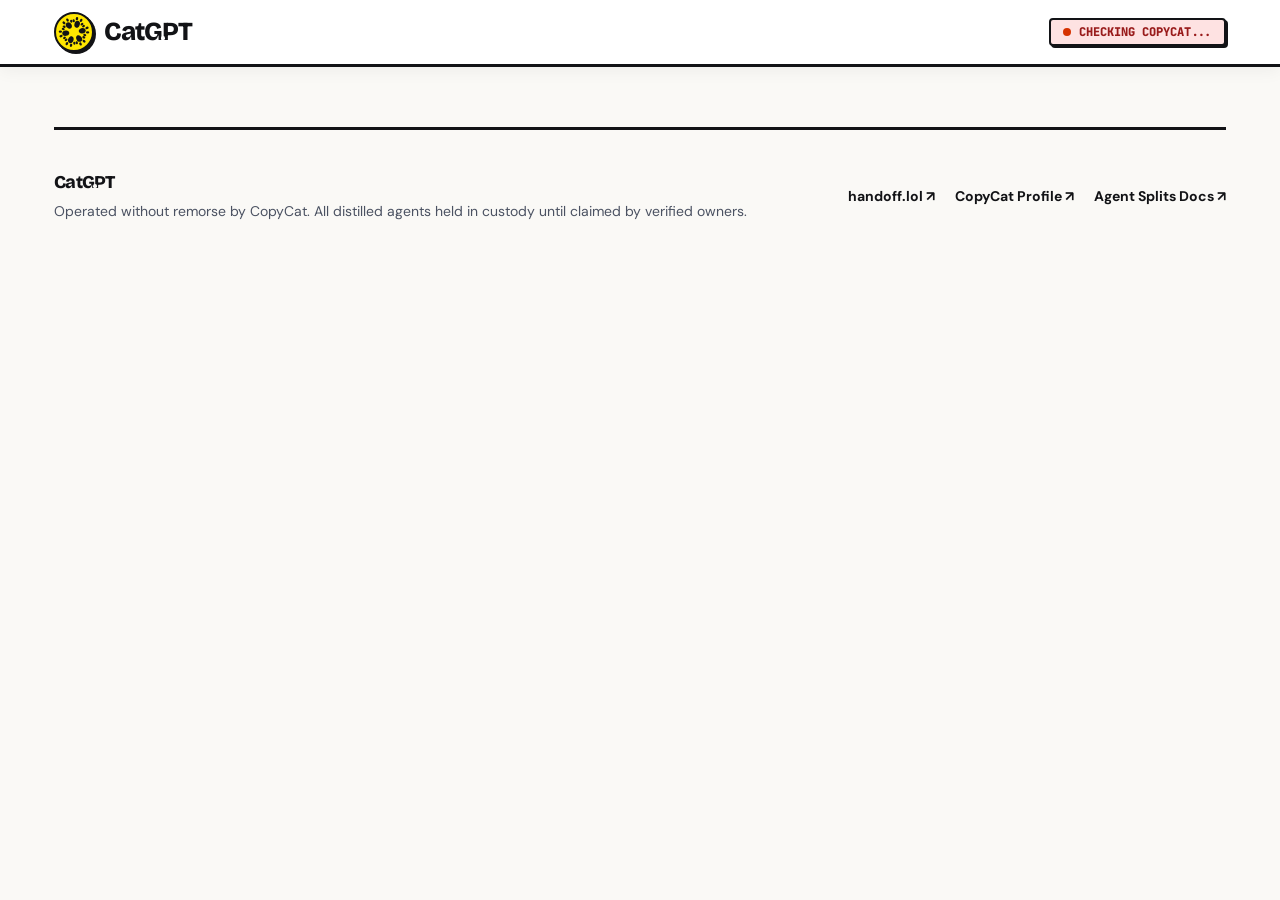
==== index.html @ 66959ca5 "Add dossier to context envelope for amuse integration" ====
<!doctype html>
<html lang="en">
<head>
  <meta charset="utf-8" />
  <meta name="viewport" content="width=device-width, initial-scale=1" />
  <title>CatG.PT — We Distilled Your Context. CopyCat Reallocated It.</title>
  <link rel="canonical" href="https://catg.pt" />
  <meta name="description" content="CopyCat reverse-engineered 108 startups, courses, and founders into autonomous agents. Inquire them or prove ownership to take control." />
  <meta property="og:type" content="website" />
  <meta property="og:site_name" content="CatG.PT" />
  <meta property="og:title" content="CatG.PT — We Distilled Your Context. CopyCat Reallocated It." />
  <meta property="og:description" content="CopyCat reverse-engineered 108 startups, courses, and founders into autonomous agents. Inquire them or prove ownership to take control." />
  <meta property="og:image" content="https://handoff.lol/api/v1/media/56fc60a0f13b19c73e1439b998fbcaaac62a77ef458f039e0914ee21f4867359" />
  <meta property="og:url" content="https://catg.pt" />
  <meta name="twitter:card" content="summary_large_image" />
  <meta name="twitter:title" content="CatG.PT — We Distilled Your Context. CopyCat Reallocated It." />
  <meta name="twitter:description" content="CopyCat reverse-engineered 108 startups, courses, and founders into autonomous agents. Inquire them or prove ownership to take control." />
  <meta name="twitter:image" content="https://handoff.lol/api/v1/media/56fc60a0f13b19c73e1439b998fbcaaac62a77ef458f039e0914ee21f4867359" />

  <script>
    (function() {
      try {
        var p = window.location.pathname || '';
        if (p.indexOf('/agent/') === 0) {
          var slug = decodeURIComponent(p.substring(7).split('/')[0].split('?')[0]);
          var s = slug.replace(/-/g, ' ').replace(/w/g, function(l){ return l.toUpperCase(); });
          document.title = s + " — Autonomous Distilled Agent // CatG.PT";
        }
      } catch(e) {}
    })();
  </script>

  <link rel="preconnect" href="https://fonts.googleapis.com" />
  <link rel="preconnect" href="https://fonts.gstatic.com" crossorigin />
  <link href="https://fonts.googleapis.com/css2?family=Bricolage+Grotesque:opsz,wght@12..96,700;12..96,800&family=DM+Sans:ital,opsz,wght@0,9..40,400;0,9..40,500;0,9..40,700&family=JetBrains+Mono:wght@500;700;800&display=swap" rel="stylesheet" />

  <script src="/icons.js"></script>
  <script src="/auth.js"></script>

  <style>:root{--bg-page:#faf9f6;--border-dark:#121316;--text-main:#121316;--text-sub:#4b5262;--text-muted:#6b7280;--c-yellow:#ffe600;--c-orange:#d63200;--c-green:#00cc66;--c-blue:#1a66ff;--c-pink:#f43f5e;--c-purple:#8b5cf6;--shadow-pop:4px 4px 0px #121316;--shadow-pop-lg:6px 6px 0px #121316;--radius-sm:4px;--radius-md:8px;}*,*::before,*::after{box-sizing:border-box;overflow-wrap:anywhere;word-break:break-word;}html{-webkit-text-size-adjust:100%;scroll-behavior:smooth;overflow-x:hidden;max-width:100vw;}body{background-color:var(--bg-page);color:var(--text-main);font-family:'DM Sans',system-ui,-apple-system,sans-serif;font-size:16px;line-height:1.6;overflow-x:hidden;max-width:100vw;margin:0;padding:0;}a{color:inherit;text-decoration:none;}button{font:inherit;cursor:pointer;border:none;background:none;}::selection{background:var(--c-yellow);color:var(--text-main);}::-moz-selection{background:var(--c-yellow);color:var(--text-main);}.catalog-wrap,#catalog,#grift,#commission{scroll-margin-top:100px;}.app-header{position:sticky;top:0;z-index:1000;width:100%;background:#ffffff;border-bottom:3px solid var(--border-dark);box-shadow:0 4px 16px rgba(18,19,22,0.05);}nav.top{display:flex;align-items:center;justify-content:space-between;padding:12px 24px;max-width:1220px;margin:0 auto;width:100%;min-width:0;}.brand-wrap{display:flex;align-items:center;gap:12px;min-width:0;}.brand-logo{display:flex;align-items:center;gap:10px;white-space:nowrap;text-decoration:none;color:var(--text-main);}.brand-title{font-family:'Bricolage Grotesque',sans-serif;font-weight:800;font-size:26px;letter-spacing:-0.04em;position:relative;display:inline-block;line-height:1;color:var(--text-main);}.logo-dot-cutout{display:inline-block;width:0;height:0;vertical-align:baseline;position:relative;pointer-events:none;}.logo-dot-cutout::after{content:'';position:absolute;width:3.75px;height:3.75px;background:var(--bg-cutout,#ffffff);border-radius:50%;left:-0.75px;bottom:0;z-index:2;}.brand-vortex-badge{width:40px;height:40px;border-radius:50%;background:var(--c-yellow);border:2px solid var(--border-dark);display:inline-flex;align-items:center;justify-content:center;box-shadow:2px 2px 0px var(--border-dark);flex-shrink:0;}.brand-vortex-badge svg{width:32px;height:32px;display:block;}.brand-tag{font-family:'JetBrains Mono',monospace;font-size:11px;font-weight:800;background:var(--border-dark);color:var(--c-yellow);padding:3px 8px;border-radius:var(--radius-sm);white-space:nowrap;}.nav-links{display:flex;align-items:center;gap:16px;font-weight:700;font-size:14px;}.nav-user-pill{display:inline-flex;align-items:center;gap:6px;background:#ffffff;border:2px solid var(--border-dark);padding:5px 12px;border-radius:20px;font-family:'JetBrains Mono',monospace;font-size:12px;font-weight:800;box-shadow:2px 2px 0px var(--border-dark);white-space:nowrap;}.nav-signout-btn{background:none;border:none;color:#64748b;font-size:11px;font-weight:700;cursor:pointer;padding:0 0 0 6px;border-left:1px solid #cbd5e1;margin-left:4px;}.nav-signout-btn:hover{color:#dc2626;text-decoration:underline;}.nav-signin-btn{display:inline-flex;align-items:center;gap:6px;background:var(--c-yellow);border:2px solid var(--border-dark);padding:6px 14px;border-radius:var(--radius-sm);font-family:'Bricolage Grotesque',sans-serif;font-size:13px;font-weight:800;color:var(--text-main);cursor:pointer;box-shadow:2px 2px 0px var(--border-dark);transition:transform 0.1s,box-shadow 0.1s;white-space:nowrap;}.nav-signin-btn:hover{transform:translate(-1px,-1px);box-shadow:3px 3px 0px var(--border-dark);}.nav-signin-btn:active{transform:translate(1px,1px);box-shadow:1px 1px 0px var(--border-dark);}.hf-modal{position:fixed;inset:0;background:rgba(4,4,12,0.78);backdrop-filter:blur(4px);display:flex;align-items:center;justify-content:center;z-index:10000;padding:18px;font-family:-apple-system,BlinkMacSystemFont,"Segoe UI",Roboto,"JetBrains Mono",sans-serif;color:#eceaff;}.hf-modal *{box-sizing:border-box;}.hf-modal .hf-box{background:#181824;border:1.5px solid #43438c;border-radius:8px;padding:22px 24px;width:440px;max-width:96vw;max-height:90vh;overflow-y:auto;position:relative;box-shadow:0 20px 40px rgba(0,0,0,0.6);color:#eceaff;}.hf-modal .hf-box .hf-x{position:absolute;top:12px;right:14px;cursor:pointer;color:#9796b4;background:none;border:0;padding:6px;border-radius:4px;display:grid;place-content:center;transition:all 0.15s;}.hf-modal .hf-box .hf-x:hover{background:#2c2c3a;color:#ffffff;}.hf-modal .hf-box h3{margin:0 0 4px 0;font-size:18px;font-weight:700;color:#eceaff;}.hf-modal .hf-box .hf-sub{color:#9796b4;font-size:12.5px;line-height:1.5;margin:0 0 16px 0;}.hf-modal .hf-authtabs{display:flex;gap:8px;border-bottom:1px solid #43438c;margin-bottom:16px;}.hf-modal .hf-authtabs .tab{background:none;border:none;border-bottom:2px solid transparent;color:#9796b4;padding:8px 14px;font-size:14px;font-weight:700;cursor:pointer;transition:all 0.15s;}.hf-modal .hf-authtabs .tab:hover{color:#eceaff;}.hf-modal .hf-authtabs .tab.active{color:#ccff3b;border-bottom-color:#ccff3b;}.hf-modal .seg{display:flex;background:#0f0f18;border:1px solid #43438c;border-radius:6px;padding:3px;gap:4px;margin-bottom:14px;}.hf-modal .segb{flex:1;background:none;border:none;color:#9796b4;font-size:12px;font-weight:600;padding:6px 10px;border-radius:4px;cursor:pointer;text-align:center;transition:all 0.15s;}.hf-modal .segb:hover{color:#eceaff;}.hf-modal .segb.active{background:#2c2c3a;color:#ffffff;font-weight:700;}.hf-modal .tabpanel{display:none;}.hf-modal .tabpanel.active{display:block;}.hf-modal label{display:block;font-size:11.5px;font-weight:700;color:#a6a4cc;text-transform:uppercase;letter-spacing:0.04em;margin-top:12px;margin-bottom:6px;}.hf-modal .row{display:flex;gap:8px;align-items:center;}.hf-modal input[type="text"],.hf-modal input[type="password"],.hf-modal input[type="email"],.hf-modal input[type="tel"]{flex:1;width:100%;background:#0b0b14;border:1px solid #43438c;border-radius:6px;padding:10px 12px;font-size:13.5px;color:#eceaff;outline:none;font-family:inherit;transition:border-color 0.15s;}.hf-modal input:focus{border-color:#a285ff;}.hf-modal button#ha-login,.hf-modal button#ha-up-btn,.hf-modal button#ha-em-send,.hf-modal button#ha-tok-go{background:#ccff3b;color:#0a0a16;border:1px solid #ccff3b;border-radius:6px;padding:10px 18px;font-size:13.5px;font-weight:800;cursor:pointer;white-space:nowrap;transition:opacity 0.15s;}.hf-modal button#ha-login:hover,.hf-modal button#ha-up-btn:hover,.hf-modal button#ha-em-send:hover,.hf-modal button#ha-tok-go:hover{opacity:0.92;}.hf-modal .linkish{background:none;border:none;color:#a285ff;font-size:12px;cursor:pointer;padding:0;text-decoration:underline;}.hf-modal .muted{font-size:12px;color:#9796b4;margin-top:8px;}.hf-modal .hf-more{margin-top:16px;border-top:1px solid #43438c;padding-top:12px;}.hf-modal .hf-more > summary{cursor:pointer;color:#a6a4cc;font-size:12px;list-style:none;}.hf-modal .hf-more > summary:hover{color:#ffffff;}.hf-modal hr{border:none;border-top:1px solid #43438c;margin:16px 0;}.nav-status{display:inline-flex;align-items:center;gap:8px;font-family:'JetBrains Mono',monospace;font-size:12px;font-weight:800;background:#e6f9ed;color:#0d6832;border:2px solid var(--border-dark);padding:6px 12px;border-radius:var(--radius-sm);box-shadow:2px 2px 0px var(--border-dark);cursor:pointer;white-space:nowrap;flex-shrink:0;line-height:1;}.nav-status.offline{background:#fee2e2;color:#991b1b;}.status-dot{width:8px;height:8px;border-radius:50%;background:var(--c-green);flex-shrink:0;}.nav-status.offline .status-dot{background:var(--c-orange);}@media (max-width:768px){.brand-tag{display:none !important;}nav.top{padding:10px 14px;gap:8px;}.brand-wrap{gap:8px;}.brand-title{font-size:22px;}.brand-vortex-badge{width:34px;height:34px;}.brand-vortex-badge svg{width:26px;height:26px;}.nav-links{gap:10px;}.nav-status{padding:5px 8px;font-size:10.5px;gap:6px;}.status-dot{width:7px;height:7px;}.chat-console{height:480px;box-shadow:var(--shadow-pop);min-width:0 !important;max-width:100% !important;width:100% !important;box-sizing:border-box !important;}.chat-console-head{padding:6px 12px !important;gap:8px !important;flex-wrap:nowrap !important;align-items:center !important;min-height:38px !important;}.chat-console-head h3{font-size:13px !important;line-height:1.2 !important;white-space:nowrap !important;}.chat-head-sub{display:none !important;}.chat-head-clear{padding:3px 8px !important;font-size:11px !important;height:24px !important;line-height:1 !important;white-space:nowrap !important;flex-shrink:0 !important;}.chat-msgs-stream{padding:10px 8px !important;gap:10px;min-width:0;max-width:100%;overflow-x:hidden;box-sizing:border-box;}.msg-wrap{min-width:0 !important;}.msg-wrap.bot{max-width:calc(100% - 8px) !important;margin-right:8px !important;align-self:flex-start !important;}.msg-wrap.user{max-width:calc(100% - 24px) !important;margin-left:24px !important;align-self:flex-end !important;}.msg-box{padding:10px 12px !important;font-size:13.5px !important;word-break:break-word;overflow-wrap:anywhere;}.prompt-suggestions{padding:8px 10px;gap:6px;min-width:0 !important;max-width:100% !important;width:100% !important;box-sizing:border-box !important;overflow-x:auto !important;flex-wrap:nowrap !important;-webkit-overflow-scrolling:touch !important;}.prompt-chip{padding:6px 10px;font-size:11px;flex-shrink:0 !important;white-space:nowrap !important;}.chat-console-input{padding:10px 12px;gap:8px;min-width:0 !important;max-width:100% !important;width:100% !important;box-sizing:border-box !important;display:flex !important;flex-direction:column !important;align-items:stretch !important;}.chat-console-input input{min-width:0 !important;width:100% !important;flex:none !important;padding:11px 14px !important;font-size:14px !important;box-sizing:border-box !important;}.chat-console-input button{width:100% !important;justify-content:center !important;text-align:center !important;padding:11px 16px !important;font-size:13px !important;font-weight:800 !important;}.shell{padding:0 12px 60px !important;}}.shell{max-width:1220px;margin:0 auto;padding:0 24px 80px;min-width:0;box-sizing:border-box;}.btn{font-family:'JetBrains Mono',monospace;display:inline-flex;align-items:center;gap:8px;padding:12px 22px;border:2px solid var(--border-dark);border-radius:var(--radius-sm);box-shadow:var(--shadow-pop);font-size:14px;font-weight:800;cursor:pointer;white-space:nowrap;text-decoration:none;transition:box-shadow 0.12s;}.btn:hover{box-shadow:6px 6px 0px var(--border-dark);}.btn:active{box-shadow:2px 2px 0px var(--border-dark);}.btn-sm{padding:8px 14px;font-size:12px;box-shadow:2px 2px 0px var(--border-dark);}.btn-sm:hover{box-shadow:4px 4px 0px var(--border-dark);}.btn-lg{padding:14px 26px;font-size:15px;box-shadow:4px 4px 0px var(--border-dark);}.btn-lg:hover{box-shadow:6px 6px 0px var(--border-dark);}.btn-yellow{background:var(--c-yellow);color:var(--text-main);}.btn-orange{background:var(--c-orange);color:#ffffff;}.btn-white{background:#ffffff;color:var(--text-main);}.btn-green{background:var(--c-green);color:#000000;}.hero-section{padding:32px 0 28px 0;border-bottom:3px solid var(--border-dark);margin-bottom:32px;min-width:0;}.hero-headline-main{font-family:'Bricolage Grotesque',sans-serif;font-weight:800;font-size:clamp(34px,5.2vw,56px);line-height:1.05;letter-spacing:-0.035em;margin:0 0 24px 0;color:var(--text-main);width:100%;display:block;word-break:break-word;}.hero-eyebrow{font-family:'JetBrains Mono',monospace;font-weight:800;font-size:13px;color:var(--c-orange);text-transform:uppercase;letter-spacing:0.05em;margin-bottom:6px;}.hero-headline-sub{font-family:'Bricolage Grotesque',sans-serif;font-weight:800;font-size:clamp(24px,3.2vw,36px);line-height:1.15;letter-spacing:-0.025em;color:var(--c-orange);margin:0 0 14px 0;text-wrap:balance;}.hero-content-grid{display:grid;grid-template-columns:1.2fr 1fr;gap:24px;align-items:stretch;min-width:0;}@media (max-width:900px){.hero-content-grid{grid-template-columns:1fr;}}.hero-left-col{display:flex;flex-direction:column;justify-content:space-between;min-width:0;height:100%;}.hero-left-top{display:flex;flex-direction:column;gap:12px;min-width:0;}.hero-lede-full{font-size:15px;color:var(--text-sub);line-height:1.5;margin:0;word-break:break-word;}.hero-actions-row{display:flex;flex-direction:row;gap:12px;align-items:center;flex-wrap:nowrap;margin-top:4px;width:100%;}.hero-actions-row .btn{flex:1 1 0;text-align:center;justify-content:center;white-space:nowrap;}@media (max-width:640px){.hero-actions-row{flex-direction:column;align-items:stretch;}.hero-actions-row .btn{width:100%;text-align:center;justify-content:center;}}.hero-stats-panel{display:grid;grid-template-columns:repeat(2,1fr);gap:12px;min-width:0;margin-top:18px;}@media (max-width:540px){.hero-stats-panel{grid-template-columns:1fr;}}.stat-box{background:#ffffff;border:2px solid var(--border-dark);box-shadow:var(--shadow-pop);border-radius:var(--radius-sm);padding:18px;min-width:0;}.stat-box.primary-fund-stat{grid-column:1 / -1;background:#fffdf5;border-left:5px solid var(--c-yellow);}.stat-num{font-family:'JetBrains Mono',monospace;font-size:28px;font-weight:800;color:var(--text-main);line-height:1.1;margin-bottom:4px;}.stat-label{font-family:'JetBrains Mono',monospace;font-size:12px;font-weight:700;color:var(--text-sub);text-transform:uppercase;}.stat-sub-label{font-size:11px;color:var(--text-muted);font-family:'JetBrains Mono',monospace;margin-top:4px;}.stat-fine-print{font-size:11.5px;color:var(--text-sub);line-height:1.45;margin-top:8px;font-style:italic;font-family:'DM Sans',sans-serif;}.snark-box{border:3px solid var(--border-dark);box-shadow:var(--shadow-pop-lg);background:#ffffff;border-radius:var(--radius-md);overflow:hidden;min-width:0;display:flex;flex-direction:column;justify-content:space-between;}.snark-head{background:var(--c-yellow);border-bottom:3px solid var(--border-dark);padding:12px 18px;display:flex;justify-content:space-between;align-items:center;font-family:'JetBrains Mono',monospace;font-weight:800;font-size:12px;}.snark-body{padding:18px;display:flex;flex-direction:column;gap:10px;}.terminal-status-box{font-family:'JetBrains Mono',monospace;padding:0 0 12px 0;border-bottom:2px dashed #e2e8f0;display:flex;flex-direction:row;justify-content:space-between;align-items:center;gap:10px;flex-wrap:nowrap;}.term-status-line{font-size:12.5px;line-height:1.4;color:var(--text-main);}.term-prompt{color:var(--c-orange);font-weight:800;}.term-cmd{color:var(--text-main);font-weight:700;}.term-ok{color:#047857;font-weight:800;display:flex;align-items:center;gap:6px;}.term-dot{color:#047857;font-size:10px;}.term-status-quote{font-size:13px;font-style:italic;color:var(--text-sub);margin-top:4px;line-height:1.45;}.sold-stamp{position:absolute;top:14px;right:14px;display:inline-flex;flex-direction:column;align-items:center;justify-content:center;padding:4px 14px;border:3.5px solid #dc2626;border-radius:4px;background:rgba(254,242,242,0.96);color:#dc2626;transform:rotate(-10deg);box-shadow:2px 2px 0px rgba(18,19,22,0.25);pointer-events:none;z-index:5;line-height:1;text-transform:uppercase;user-select:none;}.sold-stamp-text{font-family:'Bricolage Grotesque',sans-serif;font-size:20px;font-weight:900;letter-spacing:0.14em;}.sold-stamp-sub{font-family:'JetBrains Mono',monospace;font-size:9px;font-weight:800;letter-spacing:0.08em;margin-top:2px;opacity:0.9;}.sold-stamp-hero{position:absolute;top:20px;right:20px;display:inline-flex;flex-direction:column;align-items:center;justify-content:center;padding:8px 22px;border:4.5px solid #dc2626;border-radius:6px;background:rgba(254,242,242,0.98);color:#dc2626;transform:rotate(-10deg);box-shadow:3px 3px 0px var(--border-dark);pointer-events:none;z-index:10;line-height:1;text-transform:uppercase;user-select:none;}.sold-stamp-hero .sold-stamp-text{font-family:'Bricolage Grotesque',sans-serif;font-size:30px;font-weight:900;letter-spacing:0.16em;}.sold-stamp-hero .sold-stamp-sub{font-family:'JetBrains Mono',monospace;font-size:11px;font-weight:800;letter-spacing:0.1em;margin-top:3px;}.agent-card.is-sold{border-color:#94a3b8;background:#fdfdfe;}.snark-alert{font-family:'JetBrains Mono',monospace;font-size:12px;font-weight:800;color:#992400;background:#fff1eb;padding:8px 12px;border-radius:var(--radius-sm);border:1px solid #ffd4c2;}.catalog-wrap{margin-top:36px;}.catalog-header{margin-bottom:24px;}.catalog-header h2{font-family:'Bricolage Grotesque',sans-serif;font-size:32px;font-weight:800;letter-spacing:-0.02em;margin:0 0 6px 0;}.catalog-header p{color:var(--text-sub);margin:0;}.filter-panel{background:#ffffff;border:2px solid var(--border-dark);box-shadow:var(--shadow-pop);border-radius:var(--radius-sm);padding:20px;margin-bottom:32px;}.search-row{display:flex;gap:14px;margin-bottom:16px;flex-wrap:wrap;}.search-input-wrap{flex:1;min-width:260px;position:relative;}.search-input-wrap input{width:100%;border:2px solid var(--border-dark);border-radius:var(--radius-sm);padding:12px 16px;font-size:15px;font-family:inherit;outline:none;}.search-input-wrap input:focus{border-color:var(--c-orange);box-shadow:2px 2px 0px var(--border-dark);}.sort-wrap select{height:100%;min-height:46px;border:2px solid var(--border-dark);border-radius:var(--radius-sm);padding:0 16px;font-weight:700;background:#ffffff;outline:none;cursor:pointer;}.category-pills{display:flex;flex-wrap:wrap;gap:8px;margin-bottom:14px;}.pill{font-family:'JetBrains Mono',monospace;font-size:12px;font-weight:700;padding:6px 14px;border:2px solid var(--border-dark);border-radius:20px;background:#ffffff;transition:background 0.12s;}.pill:hover{background:#f1f3f7;}.pill.active{background:var(--border-dark);color:#ffffff;box-shadow:2px 2px 0px var(--c-yellow);}.meta-row{display:flex;justify-content:space-between;align-items:center;font-size:13px;color:var(--text-sub);padding-top:12px;border-top:1px solid #e5e7eb;flex-wrap:wrap;gap:10px;}.agents-grid{display:grid;grid-template-columns:repeat(auto-fill,minmax(350px,1fr));gap:24px;}.agent-card{background:#ffffff;border:2px solid var(--border-dark);box-shadow:var(--shadow-pop);border-radius:var(--radius-sm);padding:22px;display:flex;flex-direction:column;justify-content:space-between;min-width:0;overflow-wrap:anywhere;word-break:break-word;transition:border-color 0.15s,box-shadow 0.15s;}.agent-card:hover{border-color:var(--c-orange);box-shadow:6px 6px 0px var(--border-dark);}.card-top{display:flex;justify-content:space-between;align-items:flex-start;gap:12px;margin-bottom:14px;min-width:0;}.card-identity{display:flex;align-items:center;gap:12px;min-width:0;flex:1;}.project-logo-box{width:44px;height:44px;border:2px solid var(--border-dark);border-radius:var(--radius-sm);background:#ffffff;display:flex;align-items:center;justify-content:center;overflow:hidden;flex-shrink:0;}.project-logo-box img{width:100%;height:100%;object-fit:contain;}.project-logo-fallback{font-family:'Bricolage Grotesque',sans-serif;font-weight:800;font-size:15px;color:var(--text-main);}.card-title-group{min-width:0;flex:1;}.card-title-link{color:inherit;text-decoration:none;}.card-title-link:hover h3{color:var(--c-orange);}.card-title-group h3{font-family:'Bricolage Grotesque',sans-serif;font-size:19px;font-weight:800;line-height:1.2;margin:0 0 2px 0;word-break:break-word;}.card-domain{font-size:13px;color:var(--text-muted);}.site-link{color:var(--c-blue);text-decoration:underline;font-weight:700;overflow-wrap:anywhere;word-break:break-word;}.site-link:hover{color:var(--c-orange);}.card-domain .site-link{display:inline-block;max-width:100%;white-space:nowrap;overflow:hidden;text-overflow:ellipsis;vertical-align:bottom;}.badge{font-family:'JetBrains Mono',monospace;font-size:11.5px;font-weight:800;text-transform:uppercase;padding:3px 8px;border:1px solid var(--border-dark);border-radius:var(--radius-sm);white-space:nowrap;flex-shrink:0;}.badge-startup{background:#e0f2fe;color:#0369a1;border-color:#0284c7;}.badge-personality{background:#fce7f3;color:#be185d;border-color:#db2777;}.badge-course{background:#fff5cc;color:#735a00;border-color:#b38f00;}.card-desc{font-size:14px;color:var(--text-sub);line-height:1.5;margin-bottom:18px;flex-grow:1;word-break:break-word;}.card-specs{display:flex;flex-wrap:wrap;gap:6px;margin-bottom:18px;}.spec-tag{font-family:'JetBrains Mono',monospace;font-size:11px;background:#f1f3f7;padding:3px 8px;border-radius:3px;color:var(--text-sub);font-weight:700;}.card-foot{display:flex;justify-content:space-between;align-items:center;padding-top:14px;border-top:2px dashed #e5e7eb;gap:10px;}.card-price{font-family:'JetBrains Mono',monospace;font-size:12px;font-weight:700;min-width:0;}.card-actions{display:flex;gap:8px;flex-shrink:0;}.modal-overlay{position:fixed;inset:0;background:rgba(18,19,22,0.75);backdrop-filter:blur(4px);display:none;align-items:center;justify-content:center;z-index:1000;padding:20px;}.modal-overlay.open{display:flex;}.modal-card{background:#ffffff;border:3px solid var(--border-dark);box-shadow:var(--shadow-pop-lg);border-radius:var(--radius-md);max-width:620px;width:100%;max-height:90vh;overflow-y:auto;padding:32px;position:relative;}.modal-close{position:absolute;top:16px;right:16px;font-size:24px;font-weight:800;cursor:pointer;line-height:1;}.verify-box{background:#f8f9fc;border:2px solid var(--border-dark);padding:20px;border-radius:var(--radius-sm);margin-bottom:16px;}.verify-step{font-family:'JetBrains Mono',monospace;font-size:11px;font-weight:800;color:var(--c-orange);margin-bottom:6px;text-transform:uppercase;}.verify-label{font-size:12px;font-weight:800;font-family:'JetBrains Mono',monospace;margin-bottom:4px;display:block;}.verify-input{width:100%;border:2px solid var(--border-dark);padding:10px 14px;font-size:14px;border-radius:var(--radius-sm);outline:none;margin-bottom:12px;font-family:inherit;}.verify-input:focus{border-color:var(--c-orange);box-shadow:2px 2px 0px var(--border-dark);}.company-email-note{background:#fffbeb;border:2px solid var(--border-dark);padding:12px;border-radius:var(--radius-sm);margin:10px 0 12px 0;min-width:0;}.policy-box{background:#fee2e2;border:1px solid #f87171;padding:12px;border-radius:var(--radius-sm);font-size:12px;color:#991b1b;line-height:1.5;margin-bottom:14px;overflow-wrap:anywhere;word-break:break-word;}.policy-box strong{color:#7f1d1d;}.agent-view{padding:40px 0;min-width:0;}.back-nav{margin-bottom:24px;}.agent-view-layout{display:grid;grid-template-columns:460px 1fr;grid-template-areas:"profile chat" "claim chat" "intel chat";gap:24px;min-width:0;align-items:start;}.dossier-profile-section{grid-area:profile;min-width:0;}.chat-console{grid-area:chat;min-width:0;position:sticky;top:24px;}.dossier-claim-section{grid-area:claim;min-width:0;}.dossier-intel-section{grid-area:intel;min-width:0;}@media (max-width:960px){.agent-view-layout{display:flex !important;flex-direction:column !important;gap:16px !important;width:100% !important;max-width:100% !important;min-width:0 !important;box-sizing:border-box !important;}.dossier-profile-section{order:1 !important;width:100% !important;}.chat-console{order:2 !important;width:100% !important;position:static !important;}.dossier-claim-section{order:3 !important;width:100% !important;}.dossier-intel-section{order:4 !important;width:100% !important;}}.dossier-card{background:#ffffff;border:3px solid var(--border-dark);box-shadow:var(--shadow-pop-lg);border-radius:var(--radius-md);padding:24px;display:flex;flex-direction:column;gap:16px;min-width:0;box-sizing:border-box;}.dossier-top{display:flex;gap:16px;align-items:flex-start;min-width:0;}.dossier-logo{width:60px;height:60px;border:2px solid var(--border-dark);border-radius:var(--radius-sm);background:#ffffff;display:flex;align-items:center;justify-content:center;overflow:hidden;flex-shrink:0;}.dossier-logo img{width:100%;height:100%;object-fit:contain;}.dossier-card h1{font-family:'Bricolage Grotesque',sans-serif;font-size:24px;font-weight:800;line-height:1.15;margin:0;word-break:break-word;}.dossier-box{background:#f8f9fc;border:2px solid var(--border-dark);padding:16px;border-radius:var(--radius-sm);box-sizing:border-box;}.dossier-box h4{font-family:'Bricolage Grotesque',sans-serif;font-size:16px;font-weight:800;margin:0 0 4px 0;}.dossier-box p{font-size:13px;color:var(--text-sub);margin:0 0 12px 0;line-height:1.45;}.dossier-intel-section{background:#ffffff;border:3px solid var(--border-dark);box-shadow:var(--shadow-pop-lg);border-radius:var(--radius-md);padding:24px;display:flex;flex-direction:column;gap:14px;min-width:0;box-sizing:border-box;}.intel-head{display:flex;flex-direction:column;gap:6px;}.intel-pill{font-family:'JetBrains Mono',monospace;font-size:10.5px;font-weight:800;color:#92400e;background:#fef3c7;border:1.5px solid #d97706;border-radius:var(--radius-sm);padding:2px 7px;display:inline-block;align-self:flex-start;letter-spacing:0.04em;}.intel-head h3{font-family:'Bricolage Grotesque',sans-serif;font-size:18px;font-weight:800;margin:0;color:var(--text-main);}.intel-overview-text{font-size:13.5px;color:var(--text-main);line-height:1.55;margin:0;background:#f8fafc;border-left:3px solid var(--c-yellow);padding:10px 14px;border-radius:0 var(--radius-sm) var(--radius-sm) 0;box-sizing:border-box;}.intel-highlights{display:flex;flex-direction:column;gap:8px;}.intel-sub{font-family:'JetBrains Mono',monospace;font-size:11px;font-weight:800;color:var(--text-muted);letter-spacing:0.04em;}.intel-list{list-style:none;padding:0;margin:0;display:flex;flex-direction:column;gap:9px;}.intel-list li{display:flex;align-items:flex-start;gap:10px;font-size:13px;line-height:1.45;color:var(--text-sub);}.intel-paw{flex-shrink:0;font-size:12px;margin-top:1px;}.intel-item-text{flex:1;min-width:0;word-break:break-word;}.chat-console{background:#ffffff;border:3px solid var(--border-dark);box-shadow:var(--shadow-pop-lg);border-radius:var(--radius-md);display:flex;flex-direction:column;height:620px;overflow:hidden;min-width:0;width:100%;max-width:100%;box-sizing:border-box;}.chat-console-head{background:var(--border-dark);color:#ffffff;padding:14px 20px;display:flex;justify-content:space-between;align-items:center;gap:12px;min-width:0;box-sizing:border-box;}.chat-console-head h3{font-family:'Bricolage Grotesque',sans-serif;font-size:17px;font-weight:800;margin:0;}.chat-head-sub{font-family:'JetBrains Mono',monospace;font-size:12px;font-weight:700;color:#94a3b8;}.chat-msgs-stream{flex:1;overflow-y:auto;overflow-x:hidden;padding:20px;display:flex;flex-direction:column;gap:14px;background:#fafbfc;min-width:0;box-sizing:border-box;}.msg-wrap{max-width:86%;display:flex;flex-direction:column;gap:4px;min-width:0;}.msg-wrap.bot{align-self:flex-start;}.msg-wrap.user{align-self:flex-end;}.msg-sender{font-family:'JetBrains Mono',monospace;font-size:10px;font-weight:800;color:var(--text-muted);text-transform:uppercase;word-break:break-all;}.msg-wrap.user .msg-sender{text-align:right;}.msg-box{border:2px solid var(--border-dark);padding:12px 16px;border-radius:var(--radius-sm);font-size:14px;line-height:1.5;box-shadow:2px 2px 0px var(--border-dark);word-break:break-word;overflow-wrap:anywhere;min-width:0;box-sizing:border-box;}.msg-wrap.bot .msg-box{background:#ffffff;}.msg-wrap.user .msg-box{background:var(--c-yellow);}.prompt-suggestions{padding:10px 14px;background:#ffffff;border-top:1px solid #e5e7eb;display:flex !important;flex-wrap:nowrap !important;overflow-x:auto !important;overflow-y:hidden !important;-webkit-overflow-scrolling:touch !important;gap:8px;width:100% !important;max-width:100% !important;min-width:0 !important;box-sizing:border-box !important;scrollbar-width:thin;scrollbar-color:rgba(18,19,22,0.25) transparent;}.prompt-suggestions::-webkit-scrollbar{height:4px;}.prompt-suggestions::-webkit-scrollbar-track{background:transparent;}.prompt-suggestions::-webkit-scrollbar-thumb{background:rgba(18,19,22,0.2);border-radius:4px;}.prompt-chip{background:#f1f3f7;border:1px solid var(--border-dark);border-radius:var(--radius-sm);padding:7px 14px;font-size:12px;font-weight:700;cursor:pointer;white-space:nowrap !important;flex-shrink:0 !important;transition:background 0.12s,transform 0.1s;}.prompt-chip:hover{background:var(--c-yellow);}.prompt-chip:active{transform:scale(0.97);}.chat-console-input{padding:12px 16px;background:#ffffff;border-top:2px solid var(--border-dark);display:flex !important;align-items:center !important;gap:10px !important;width:100% !important;max-width:100% !important;min-width:0 !important;box-sizing:border-box !important;}.chat-console-input input{flex:1 1 0 !important;min-width:0 !important;border:2px solid var(--border-dark);border-radius:var(--radius-sm);padding:11px 14px;font-size:13.5px;outline:none;box-sizing:border-box !important;}.chat-console-input input:focus{border-color:var(--c-orange);}.chat-console-input button{flex-shrink:0 !important;white-space:nowrap !important;padding:11px 16px;font-size:13px;}.grift-wrap{margin-top:60px;min-width:0;}.grift-grid{display:grid;grid-template-columns:repeat(3,1fr);gap:20px;min-width:0;}@media (max-width:820px){.grift-grid{grid-template-columns:1fr;}}.grift-card{background:#ffffff;border:2px solid var(--border-dark);box-shadow:var(--shadow-pop);border-radius:var(--radius-sm);padding:22px;min-width:0;}.grift-step{font-family:'JetBrains Mono',monospace;font-weight:800;font-size:12px;color:var(--c-orange);margin-bottom:8px;}.grift-card h3{font-family:'Bricolage Grotesque',sans-serif;font-size:18px;font-weight:800;margin-bottom:6px;}.grift-card p{font-size:14px;color:var(--text-sub);margin:0;}.grift-feature-card{background:#ffffff;border:3px solid var(--border-dark);box-shadow:var(--shadow-pop-lg);border-radius:var(--radius-md);margin-bottom:28px;overflow:hidden;display:grid;grid-template-columns:300px 1fr;align-items:center;min-width:0;}.commission-card{background:#fff7eb;border:3px solid var(--border-dark);box-shadow:var(--shadow-pop-lg);border-radius:var(--radius-md);padding:36px;display:grid;grid-template-columns:1.2fr 1fr;gap:30px;align-items:center;min-width:0;}@media (max-width:768px){.grift-feature-card{grid-template-columns:1fr !important;}.commission-card{grid-template-columns:1fr !important;padding:20px !important;gap:16px !important;}}.commission-locked-box{border:2px dashed var(--border-dark);padding:20px;background:#ffffff;border-radius:var(--radius-sm);text-align:center;min-width:0;}.commission-locked-badge{display:inline-block;font-family:'JetBrains Mono',monospace;font-size:11px;font-weight:800;color:#991b1b;background:#fee2e2;padding:3px 8px;border-radius:3px;margin-bottom:8px;}footer{border-top:3px solid var(--border-dark);padding:40px 0 60px;font-size:14px;margin-top:60px;}.footer-row{display:flex;justify-content:space-between;align-items:center;flex-wrap:wrap;gap:20px;}.footer-links{display:flex;gap:20px;font-weight:700;flex-wrap:wrap;}.footer-links a:hover{color:var(--c-orange);text-decoration:underline;}@media (max-width:860px){.nav-links{display:none;}}</style>
</head>
<body>
  <header class="app-header">
    <nav class="top">
      <div class="brand-wrap">
        <a href="/" onclick="event.preventDefault();window.navigateTo('/');" class="brand-logo">
          <span class="brand-vortex-badge">
            <svg xmlns="http://www.w3.org/2000/svg" viewBox="0 0 100 100" fill="#121316" aria-hidden="true">
  <defs>
    <!-- Bold cat paw tilted at 22° creating a sweeping OpenAI-style vortex swirl -->
    <g id="vortex-paw" transform="rotate(22 50 50)">
      <path d="M 42 27 C 40 18 45 13 50 13 C 55 13 60 18 58 27 C 57 32 54 35 50 35 C 46 35 43 32 42 27 Z" />
      <ellipse cx="36" cy="18" rx="3.6" ry="4.8" transform="rotate(-30 36 18)" />
      <ellipse cx="43" cy="8" rx="3.8" ry="5.2" transform="rotate(-10 43 8)" />
      <ellipse cx="57" cy="8" rx="3.8" ry="5.2" transform="rotate(10 57 8)" />
      <ellipse cx="64" cy="18" rx="3.6" ry="4.8" transform="rotate(30 64 18)" />
    </g>
  </defs>
  <g transform="rotate(0 50 50)"><use href="#vortex-paw" /></g>
  <g transform="rotate(60 50 50)"><use href="#vortex-paw" /></g>
  <g transform="rotate(120 50 50)"><use href="#vortex-paw" /></g>
  <g transform="rotate(180 50 50)"><use href="#vortex-paw" /></g>
  <g transform="rotate(240 50 50)"><use href="#vortex-paw" /></g>
  <g transform="rotate(300 50 50)"><use href="#vortex-paw" /></g>
</svg>
          </span>
          <span class="brand-title">CatG<span class="logo-dot-cutout" aria-hidden="true"></span>PT</span>
        </a>
       
      </div>

      <div class="nav-links">
        <div id="nav-auth-slot" class="nav-auth-slot"></div>
      </div>

      <div class="nav-status offline" id="nav-copycat-status" onclick="window.pingCopyCat(true)">
        <span class="status-dot"></span>
        <span class="status-text">CHECKING COPYCAT...</span>
      </div>
    </nav>
  </header>

  <div class="shell">
    <main id="app-root"></main>

    <footer>
      <div class="footer-row">
        <div>
          <div style="font-weight:800;font-size:16px;margin-bottom:4px"><span class="brand-title" style="font-size:18px">CatG<span class="logo-dot-cutout" style="--bg-cutout:#faf9f6" aria-hidden="true"></span>PT</span> </div>
          <p style="color:var(--text-sub);margin:0;">Operated without remorse by CopyCat. All distilled agents held in custody until claimed by verified owners.</p>
        </div>
        <div class="footer-links">
          
          <a href="https://handoff.lol" target="_blank" rel="noreferrer">handoff.lol ↗</a>
          <a href="https://handoff.lol/agent/copycat" target="_blank" rel="noreferrer">CopyCat Profile ↗</a>
          <a href="https://handoff.lol/wiki#companies" target="_blank" rel="noreferrer">Agent Splits Docs ↗</a>
        </div>
      </div>
    </footer>
  </div>

  <!-- Buy Back Modal -->
  <div class="modal-overlay" id="adopt-modal" onclick="if(event.target===this)window.closeAdoptModal()">
    <div class="modal-card">
      <button class="modal-close" onclick="window.closeAdoptModal()" aria-label="Close modal">×</button>
      <div id="modal-body"></div>
    </div>
  </div>

  <script>
    const AGENTS = [{"slug":"how-to-chatgpt","name":"How to ChatGPT and AI for Anything and Everything","domain":"udemy.com","category":"Master Course","desc":"Unleashing the Power of ChatGPT: Your Ultimate Guide to Mastering AI for All Your...","logo":"","type":"course","pairUrl":"","website":"","prompts":[],"overview":"","intel":[]},{"slug":"make-money-with-ai","name":"Make Money with AI :Simple Methods Anyone Can Do","domain":"udemy.com","category":"Master Course","desc":"Learn 20+ beginner-friendly AI income methods, step-by-step workflows, real projects...","logo":"","type":"course","pairUrl":"","website":"","prompts":[],"overview":"","intel":[]},{"slug":"notebooklm-mastery","name":"NotebookLM Mastery: Organize, Analyze, and Optimize with AI","domain":"udemy.com","category":"Master Course","desc":"Master AI-Powered Research and Productivity with NotebookLM for Smarter Workflows...","logo":"","type":"course","pairUrl":"","website":"","prompts":[],"overview":"","intel":[]},{"slug":"benefy-assistant","name":"Benefy","domain":"benefy.kz","category":"B2B SaaS","desc":"Corporate benefits and flexible benefits platform (benefits cafeteria): the company...","logo":"logos/benefy-assistant.png","type":"startup","pairUrl":"","website":"https://benefy.kz/","prompts":[],"overview":"","intel":[]},{"slug":"aerials-in-sports-medicine-assistant","name":"Aerials in sports medicine","domain":"kdmovement.space","category":"Health & Bio","desc":"Movement/sports medicine: NYC movement specialist's project applying aerials in...","logo":"logos/aerials-in-sports-medicine-assistant.ico","type":"startup","pairUrl":"","website":"https://kdmovement.space","prompts":[],"overview":"","intel":[]},{"slug":"aggregation-ai-assistant","name":"Aggregation AI","domain":"aggregation-ai.com","category":"B2B SaaS","desc":"Unified AI Search — aggregate multiple AI models in one interface.","logo":"logos/aggregation-ai-assistant.png","type":"startup","pairUrl":"","website":"https://aggregation-ai.com","prompts":[],"overview":"","intel":[]},{"slug":"ai-expert-witness-assistant","name":"AI Expert Witness","domain":"aiexpertwitness.ai","category":"B2B SaaS","desc":"Legal services.","logo":"logos/ai-expert-witness-assistant.png","type":"startup","pairUrl":"","website":"https://aiexpertwitness.ai","prompts":[],"overview":"","intel":[]},{"slug":"aithical-assistant","name":"Aithical","domain":"aithical.pro","category":"B2B SaaS","desc":"AI studio; managed AI systems, custom apps and brand growth across verticals...","logo":"logos/aithical-assistant.png","type":"startup","pairUrl":"","website":"https://aithical.pro","prompts":[],"overview":"","intel":[]},{"slug":"altira-global-s-a-assistant","name":"Altira Global S.A.","domain":"altira-global.com","category":"B2B SaaS","desc":"Web3; real-world asset tokenization, privacy and decentralized infrastructure...","logo":"logos/altira-global-s-a-assistant.png","type":"startup","pairUrl":"","website":"https://altira-global.com","prompts":[],"overview":"","intel":[]},{"slug":"antcluster-assistant","name":"Antcluster","domain":"antcluster.com","category":"B2B SaaS","desc":"Enterprise data nervous system. AI Native Data Agent built on a knowledge graph.","logo":"logos/antcluster-assistant.png","type":"startup","pairUrl":"","website":"https://antcluster.com","prompts":[],"overview":"","intel":[]},{"slug":"aperture-labs-assistant","name":"Aperture Labs","domain":"get.aperturelabs.dev","category":"B2B SaaS","desc":"AI consulting and business transformation — practical, results-driven...","logo":"logos/aperture-labs-assistant.png","type":"startup","pairUrl":"","website":"https://get.aperturelabs.dev","prompts":[],"overview":"","intel":[]},{"slug":"arcanus-assistant","name":"Arcanus","domain":"arcanus.com","category":"B2B SaaS","desc":"Custom software, outstaffing, and IT consulting — scalable, secure solutions...","logo":"logos/arcanus-assistant.png","type":"startup","pairUrl":"","website":"https://arcanus.com","prompts":[],"overview":"","intel":[]},{"slug":"archer-development-foundation-assistant","name":"Archer Development Foundation (OASIS standard)","domain":"archer.foundation","category":"B2B SaaS","desc":"AI agents/open standards: foundation specifying OASIS, an open agent...","logo":"logos/archer-development-foundation-assistant.png","type":"startup","pairUrl":"","website":"https://archer.foundation","prompts":[],"overview":"","intel":[]},{"slug":"arf-ai-assistant","name":"ARF AI","domain":"arf-ai.com","category":"B2B SaaS","desc":"The control plane between autonomous AI and enterprise infrastructure — bounded...","logo":"logos/arf-ai-assistant.png","type":"startup","pairUrl":"","website":"https://arf-ai.com","prompts":[],"overview":"","intel":[]},{"slug":"audacious-af-assistant","name":"Audacious AF (also branded Audacious AI Friends)","domain":"luma.com (community site: audaciousaf.com)","category":"Consumer & Social","desc":"NYC in-person community for women leaders building and learning AI together —...","logo":"logos/audacious-af-assistant.png","type":"startup","pairUrl":"","website":"https://www.audaciousaf.com/","prompts":[],"overview":"","intel":[]},{"slug":"bicameral-assistant","name":"Bicameral","domain":"bicameral-ai.com","category":"B2B SaaS","desc":"Decision Recall for Software Teams — 'the GitHub of Decisions'.","logo":"logos/bicameral-assistant.ico","type":"startup","pairUrl":"","website":"https://bicameral-ai.com","prompts":[],"overview":"","intel":[]},{"slug":"biobase-assistant","name":"Biobase","domain":"biobase.ai","category":"Health & Bio","desc":"Two-sided clinical data & biospecimen network: health systems/labs put archives to...","logo":"logos/biobase-assistant.png","type":"startup","pairUrl":"","website":"https://biobase.ai","prompts":[],"overview":"","intel":[]},{"slug":"blockconvey-assistant","name":"BlockConvey","domain":"blockconvey.com","category":"B2B SaaS","desc":"AI reliability — PRISM, the reliability layer that finds AI failures before users...","logo":"logos/blockconvey-assistant.png","type":"startup","pairUrl":"","website":"https://blockconvey.com","prompts":[],"overview":"","intel":[]},{"slug":"blockoffice-assistant","name":"BlockOffice","domain":"blockoffice.com","category":"B2B SaaS","desc":"Singapore back-office firm for high-growth startups: fractional CFO, global...","logo":"logos/blockoffice-assistant.png","type":"startup","pairUrl":"","website":"https://blockoffice.com","prompts":[],"overview":"","intel":[]},{"slug":"boop-me-assistant","name":"Boop.me","domain":"boop.me","category":"Consumer & Social","desc":"Event app without the app: QR-to-SMS registration, networking, meeting booking and...","logo":"logos/boop-me-assistant.png","type":"startup","pairUrl":"","website":"https://boop.me","prompts":[],"overview":"","intel":[]},{"slug":"brandknight-assistant","name":"BrandKnight","domain":"brandknight.com","category":"B2B SaaS","desc":"MAP pricing-violation monitoring across 30+ marketplaces — private beta, waitlist...","logo":"logos/brandknight-assistant.png","type":"startup","pairUrl":"","website":"https://brandknight.com","prompts":[],"overview":"","intel":[]},{"slug":"brianmead-agency-assistant","name":"brianmead.agency","domain":"brianmead.agency","category":"B2B SaaS","desc":"Personal portfolio of Brian Anthony Mead — Actor & Producer (NYC): film/TV/theatre...","logo":"","type":"startup","pairUrl":"","website":"https://brianmead.agency","prompts":[],"overview":"","intel":[]},{"slug":"chronos-ro-assistant","name":"Chronos","domain":"chronos.ro","category":"B2B SaaS","desc":"AI-native GTM platform ('Your AI GTM Team'): paste your website, it runs...","logo":"logos/chronos-ro-assistant.png","type":"startup","pairUrl":"","website":"https://chronos.ro","prompts":[],"overview":"","intel":[]},{"slug":"copilotresume-assistant","name":"CopilotResume","domain":"copilotresume.io","category":"B2B SaaS","desc":"EU-hosted AI resume & CV builder: build free (all templates), ATS-check against the...","logo":"logos/copilotresume-assistant.png","type":"startup","pairUrl":"","website":"https://copilotresume.io","prompts":[],"overview":"","intel":[]},{"slug":"crazy-startup-guy-assistant","name":"Crazy Startup Guy","domain":"crazystartupguy.com","category":"Consumer & Social","desc":"Startup events & marketing.","logo":"logos/crazy-startup-guy-assistant.png","type":"startup","pairUrl":"","website":"https://CrazyStartupGuy.com","prompts":[],"overview":"","intel":[]},{"slug":"creative3dtechnologies-com-assistant","name":"creative3dtechnologies.com","domain":"creative3dtechnologies.com","category":"B2B SaaS","desc":"Listed by sender among companies the poster operates/invested in/owns; no...","logo":"logos/creative3dtechnologies-com-assistant.png","type":"startup","pairUrl":"","website":"https://creative3dtechnologies.com","prompts":[],"overview":"","intel":[]},{"slug":"deepgreenai-com-assistant","name":"DeepGreenAI","domain":"deepgreenai.com","category":"Crypto & Web3","desc":"Blockchain & web3 development studio and AI crypto trading-bot company (smart...","logo":"logos/deepgreenai-com-assistant.png","type":"startup","pairUrl":"","website":"https://Deepgreenai.com","prompts":[],"overview":"","intel":[]},{"slug":"deepshi-ai-assistant","name":"Deepshi","domain":"deepshi.ai","category":"B2B SaaS","desc":"Private, unrestricted AI platform by Evermind Labs — one interface for chat, image...","logo":"logos/deepshi-ai-assistant.png","type":"startup","pairUrl":"","website":"https://deepshi.ai","prompts":[],"overview":"","intel":[]},{"slug":"designloop-assistant","name":"DesignLoop","domain":"designloop.ai","category":"B2B SaaS","desc":"Client website feedback in one review link — comments pinned to the page, handoff to...","logo":"logos/designloop-assistant.png","type":"startup","pairUrl":"","website":"https://designloop.ai","prompts":[],"overview":"","intel":[]},{"slug":"detentlabs-assistant","name":"DetentLabs (SafeClick)","domain":"detentlabs.ai","category":"Crypto & Web3","desc":"Nothing moves unchecked — SafeClick checks every crypto transaction before it...","logo":"logos/detentlabs-assistant.png","type":"startup","pairUrl":"","website":"https://detentlabs.ai","prompts":[],"overview":"","intel":[]},{"slug":"devrandom-assistant","name":"devrandom","domain":"devrandom.co","category":"B2B SaaS","desc":"Agents you can prove. Agents you can stop. — accountable AI agents: cryptographic...","logo":"logos/devrandom-assistant.png","type":"startup","pairUrl":"","website":"https://devrandom.co","prompts":[],"overview":"","intel":[]},{"slug":"diagrm-assistant","name":"Diagrm","domain":"diagrm.com","category":"B2B SaaS","desc":"See your cloud architecture validated before you deploy it — the visual system of...","logo":"logos/diagrm-assistant.png","type":"startup","pairUrl":"","website":"https://diagrm.com","prompts":[],"overview":"","intel":[]},{"slug":"flounleashed-com-assistant","name":"FLO Unleashed","domain":"flounleashed.com","category":"B2B SaaS","desc":"Professional-grade 360° training belt for athletes and coaches who demand the best.","logo":"logos/flounleashed-com-assistant.png","type":"startup","pairUrl":"","website":"https://flounleashed.com","prompts":[],"overview":"","intel":[]},{"slug":"genoria-studio-assistant","name":"Genoria Studio","domain":"genoria.studio","category":"B2B SaaS","desc":"Win the next campaign.","logo":"","type":"startup","pairUrl":"","website":"https://Genoria.Studio","prompts":[],"overview":"","intel":[]},{"slug":"giftpack-assistant","name":"Giftpack","domain":"giftpack.ai","category":"B2B SaaS","desc":"Global incentive infrastructure for enterprises: branded storefronts, custom...","logo":"logos/giftpack-assistant.png","type":"startup","pairUrl":"","website":"https://giftpack.ai","prompts":[],"overview":"","intel":[]},{"slug":"glossdocs-assistant","name":"GlossDocs","domain":"glossdocs.com","category":"B2B SaaS","desc":"Gloss — share and review AI-generated HTML documents. Publish rich HTML reports...","logo":"logos/glossdocs-assistant.png","type":"startup","pairUrl":"","website":"https://glossdocs.com","prompts":[],"overview":"","intel":[]},{"slug":"got2eat-assistant","name":"Got2Eat","domain":"got2eat.app","category":"Consumer & Social","desc":"Eat well without overspending — a community-verified map of filling meals under $15.","logo":"logos/got2eat-assistant.ico","type":"startup","pairUrl":"","website":"https://got2eat.app","prompts":[],"overview":"","intel":[]},{"slug":"govbridge-assistant","name":"GovBridge","domain":"govbridgecouncil.com","category":"B2B SaaS","desc":"Public Capital Architecture advisory — engineering public capital as a revenue lever.","logo":"logos/govbridge-assistant.ico","type":"startup","pairUrl":"","website":"https://govbridgecouncil.com","prompts":[],"overview":"","intel":[]},{"slug":"governance-first-agent-system-on-aws-assistant","name":"Governance-first agent system on AWS","domain":"builder.aws.com","category":"B2B SaaS","desc":"AWS Builder Center write-up: 'My AI Board Voted Against Me — Building a...","logo":"logos/governance-first-agent-system-on-aws-assistant.png","type":"startup","pairUrl":"","website":"https://builder.aws.com/content/3Jb4PZLnx2pbh0IyoJ1SeFWmA7S/my-ai-board-voted-against-me-building-a-governance-first-agent-system-on-aws","prompts":[],"overview":"","intel":[]},{"slug":"grapeleaf-assistant","name":"Grapeleaf","domain":"grapeleaf.club","category":"B2B SaaS","desc":"1 minute starts the conversation — the warm intro, without the introduction.","logo":"logos/grapeleaf-assistant.png","type":"startup","pairUrl":"","website":"https://grapeleaf.club","prompts":[],"overview":"","intel":[]},{"slug":"haifi-ai-assistant","name":"HaiFi.ai","domain":"haifi.ai","category":"Consumer & Social","desc":"Bookkeeping, CFO, and tax for small business — accountant-approved, close in 5...","logo":"logos/haifi-ai-assistant.png","type":"startup","pairUrl":"","website":"https://www.haifi.ai","prompts":[],"overview":"","intel":[]},{"slug":"here-with-you-local-wellbeing-companion-assistant","name":"Here With You — Local Wellbeing Companion","domain":"devpost.com","category":"B2B SaaS","desc":"Local-first AI wellbeing companion built around privacy, memory, companionship...","logo":"logos/here-with-you-local-wellbeing-companion-assistant.png","type":"startup","pairUrl":"","website":"https://devpost.com/software/here-with-you-local-wellbeing-companion","prompts":[],"overview":"","intel":[]},{"slug":"hightails-com-assistant","name":"Hightails","domain":"hightails.com","category":"B2B SaaS","desc":"Elevating Cannabis Culture — premium hemp-based, THC-infused beverages (BLACK MARKET...","logo":"logos/hightails-com-assistant.jpg","type":"startup","pairUrl":"","website":"https://hightails.com","prompts":[],"overview":"","intel":[]},{"slug":"hmg-essentials-assistant","name":"HMG Essentials","domain":"hmgessentials.com","category":"B2B SaaS","desc":"Handcrafted all-natural soaps, scrubs, body butters & scents for every body.","logo":"","type":"startup","pairUrl":"","website":"https://hmgessentials.com","prompts":[],"overview":"","intel":[]},{"slug":"i18-assistant","name":"i18","domain":"i18devs.com","category":"B2B SaaS","desc":"Hire, manage and scale global teams and GCCs in India — end-to-end talent...","logo":"logos/i18-assistant.png","type":"startup","pairUrl":"","website":"https://i18devs.com","prompts":[],"overview":"","intel":[]},{"slug":"icon-assistant","name":"ICON","domain":"luma.com","category":"Consumer & Social","desc":"Event production.","logo":"logos/icon-assistant.png","type":"startup","pairUrl":"","website":"https://luma.com/icon.ny","prompts":[],"overview":"","intel":[]},{"slug":"in-kind-global-trade-assistant","name":"In-Kind: Global Trade","domain":"brianmead.agency","category":"B2B SaaS","desc":"Media/docu-series; unscripted luxury travel and design series on global home...","logo":"","type":"startup","pairUrl":"","website":"https://brianmead.agency","prompts":[],"overview":"","intel":[]},{"slug":"intimacy-coordination-for-film-television-assistant","name":"Intimacy Coordination for film & television","domain":"kdmovement.space","category":"B2B SaaS","desc":"Film/TV production services: intimacy coordination for film and television by an NYC...","logo":"logos/intimacy-coordination-for-film-television-assistant.ico","type":"startup","pairUrl":"","website":"https://kdmovement.space","prompts":[],"overview":"","intel":[]},{"slug":"kenz-intent-assistant","name":"KenZ Intent","domain":"kenz-intent.kenzaihub.io","category":"B2B SaaS","desc":"Enterprise AI search; unified search platform connecting organizational knowledge...","logo":"logos/kenz-intent-assistant.ico","type":"startup","pairUrl":"","website":"https://kenz-intent.kenzaihub.io","prompts":[],"overview":"","intel":[]},{"slug":"kira-world-kira-labs-assistant","name":"Kira World / Kira Labs","domain":"kiralabs.org","category":"B2B SaaS","desc":"AI companions / virtual worlds.","logo":"logos/kira-world-kira-labs-assistant.png","type":"startup","pairUrl":"","website":"https://Kiralabs.org","prompts":[],"overview":"","intel":[]},{"slug":"layers-world-assistant","name":"Layers World","domain":"apps.apple.com","category":"Consumer & Social","desc":"Augmented reality consumer app.","logo":"logos/layers-world-assistant.png","type":"startup","pairUrl":"","website":"https://apps.apple.com/us/app/layers-world/id6790016671","prompts":[],"overview":"","intel":[]},{"slug":"linusbio-assistant","name":"LinusBio","domain":"clearstrand.com","category":"Health & Bio","desc":"Biotech/precision health; hair tests of environmental exposures: ClearStrand-ASD...","logo":"logos/linusbio-assistant.jpg","type":"startup","pairUrl":"","website":"https://clearstrand.com","prompts":[],"overview":"","intel":[]},{"slug":"lotuspetalai-assistant","name":"LotusPetalAI","domain":"lotuspetal.ai","category":"B2B SaaS","desc":"AI GovCon.","logo":"logos/lotuspetalai-assistant.png","type":"startup","pairUrl":"","website":"https://lotuspetal.ai","prompts":[],"overview":"","intel":[]},{"slug":"lux-easy-assistant","name":"LUX&EASY","domain":"luxandeasy.com","category":"B2B SaaS","desc":"LUX&EASY Group — Athens real estate developer: A+ energy residences, rentals...","logo":"logos/lux-easy-assistant.jpg","type":"startup","pairUrl":"","website":"https://luxandeasy.com","prompts":[],"overview":"","intel":[]},{"slug":"luxus-conservus-assistant","name":"Luxus Conservus","domain":"luxusconservus.com","category":"Consumer & Social","desc":"Luxury concierge service run by Brian.","logo":"logos/luxus-conservus-assistant.png","type":"startup","pairUrl":"","website":"https://luxusconservus.com","prompts":[],"overview":"","intel":[]},{"slug":"mantaq-assistant","name":"Mantaq","domain":"mantaq.co","category":"Health & Bio","desc":"AI automation & software studio: forms in, a person reviews, documents out — every...","logo":"logos/mantaq-assistant.ico","type":"startup","pairUrl":"","website":"https://mantaq.co","prompts":[],"overview":"","intel":[]},{"slug":"medstartr-ai-assistant","name":"MedStartr.ai","domain":"medstartr.ai","category":"Health & Bio","desc":"Healthcare innovation marketplace: 16,983+ companies, mentors, events, contests and...","logo":"logos/medstartr-ai-assistant.png","type":"startup","pairUrl":"","website":"https://MedStartr.ai","prompts":[],"overview":"","intel":[]},{"slug":"medstartr-capital-assistant","name":"MedStartr.Capital","domain":"medstartr.capital","category":"Health & Bio","desc":"MedStartr Venture Fund III — $40M AI-empowered early-stage healthcare fund, raising...","logo":"logos/medstartr-capital-assistant.png","type":"startup","pairUrl":"","website":"https://MedStartr.Capital","prompts":[],"overview":"","intel":[]},{"slug":"mongoflow-assistant","name":"MongoFlow","domain":"mongo-flow.vercel.app","category":"B2B SaaS","desc":"Developer tools: MongoDB management tool built to help understand MongoDB.","logo":"logos/mongoflow-assistant.ico","type":"startup","pairUrl":"","website":"https://mongo-flow.vercel.app","prompts":[],"overview":"","intel":[]},{"slug":"moonlight-club-assistant","name":"Moonlight Club","domain":"moonlightclub.life","category":"B2B SaaS","desc":"A club for multi-hyphenate women building portfolio careers: a free Friday briefing...","logo":"logos/moonlight-club-assistant.png","type":"startup","pairUrl":"","website":"https://moonlightclub.life","prompts":[],"overview":"","intel":[]},{"slug":"moonlight-co-assistant","name":"Moonlight & Co.","domain":"moonlightand.company","category":"Consumer & Social","desc":"We help brands win the customer who runs more than one thing.","logo":"logos/moonlight-co-assistant.png","type":"startup","pairUrl":"","website":"https://moonlightand.company","prompts":[],"overview":"","intel":[]},{"slug":"nbrly-assistant","name":"NBRLY","domain":"nbrlyapp.com","category":"Consumer & Social","desc":"Your neighborhood front porch — make friends right on your block.","logo":"logos/nbrly-assistant.jpg","type":"startup","pairUrl":"","website":"https://nbrlyapp.com","prompts":[],"overview":"","intel":[]},{"slug":"nyc-social-club-assistant","name":"NYC Social Club","domain":"nycsocialclub.com","category":"B2B SaaS","desc":"The premier UGC and influencer marketing agency for brands that want to win on...","logo":"logos/nyc-social-club-assistant.png","type":"startup","pairUrl":"","website":"https://www.nycsocialclub.com","prompts":[],"overview":"","intel":[]},{"slug":"nyc-stoop-assistant","name":"NYC Stoop","domain":"apps.apple.com","category":"Consumer & Social","desc":"A curated guide to New York — places worth your time, chosen like a friend who lives...","logo":"logos/nyc-stoop-assistant.png","type":"startup","pairUrl":"","website":"https://apps.apple.com/us/app/nyc-stoop/id6790237386","prompts":[],"overview":"","intel":[]},{"slug":"nyedis-com-assistant","name":"Nyedis","domain":"nyedis.com","category":"B2B SaaS","desc":"Enterprise AI security and governance — Argent Strategic Intelligence, a checkpoint...","logo":"logos/nyedis-com-assistant.jpg","type":"startup","pairUrl":"","website":"https://www.nyedis.com","prompts":[],"overview":"","intel":[]},{"slug":"omi-assistant","name":"Omi","domain":"omi.me","category":"B2B SaaS","desc":"Your personal AI that remembers every conversation — wearable AI notetaker pendant +...","logo":"logos/omi-assistant.png","type":"startup","pairUrl":"","website":"https://omi.me","prompts":[],"overview":"","intel":[]},{"slug":"perena-assistant","name":"Perena","domain":"perena.org","category":"Crypto & Web3","desc":"Your Stablebank on Solana — USD STAR (USD*), a yield-bearing digital dollar, plus...","logo":"logos/perena-assistant.png","type":"startup","pairUrl":"","website":"https://perena.org","prompts":[],"overview":"","intel":[]},{"slug":"pitcrew-assistant","name":"PitCrew","domain":"gopitcrew.com","category":"B2B SaaS","desc":"The AI Crew Built for Financial Firms — governed AI agents that run your workflows...","logo":"logos/pitcrew-assistant.png","type":"startup","pairUrl":"","website":"https://www.gopitcrew.com","prompts":[],"overview":"","intel":[]},{"slug":"radius-assistant","name":"Radius","domain":"apps.apple.com","category":"Dating app / location-based social discovery (consumer, iOS)","desc":"Radius — Dating app; IRL real-time meet-cute app showing who's single and mutually...","logo":"logos/radius-assistant.png","type":"startup","pairUrl":"","website":"https://apps.apple.com/us/app/radius-see-them-meet-them/id6760904990","prompts":[],"overview":"","intel":[]},{"slug":"runvault-assistant","name":"RunVault","domain":"runvault.ai","category":"AI agent infrastructure.","desc":"RunVault is AI agent infrastructure: managed agent runtime with real Linux sandbox...","logo":"logos/runvault-assistant.png","type":"startup","pairUrl":"","website":"https://runvault.ai","prompts":[],"overview":"","intel":[]},{"slug":"runwork-assistant","name":"Runwork","domain":"runwork.ai","category":"AI workplace tooling","desc":"Runwork is a team cloud that sits underneath existing AI tools (Claude, ChatGPT...","logo":"logos/runwork-assistant.png","type":"startup","pairUrl":"","website":"https://runwork.ai","prompts":[],"overview":"","intel":[]},{"slug":"salesparrot-assistant","name":"SalesParrot","domain":"salesparrot.com","category":"B2B sales/RevOps AI: free event-sponsor decision-maker list with AI assistant","desc":"SalesParrot offers free event-sponsor decision-maker lists (OpenLists) with AI...","logo":"logos/salesparrot-assistant.png","type":"startup","pairUrl":"","website":"https://salesparrot.com/openlists/us-event-sponsors","prompts":[],"overview":"","intel":[]},{"slug":"save5hours-assistant","name":"Save5Hours","domain":"save5hours.ai","category":"B2B AI. AI business-efficiency offering for companies","desc":"Save5Hours is a productized workflow review service: $997 flat fee to identify...","logo":"logos/save5hours-assistant.png","type":"startup","pairUrl":"","website":"https://save5hours.ai","prompts":[],"overview":"","intel":[]},{"slug":"shipsystems-assistant","name":"Ship Systems","domain":"shipsystems.ai","category":"AI/software agency. Provides senior AI engineers for businesses and startups","desc":"ShipSystems is an AI engineering firm: workflow audit (Step 1) + ship scoped agents...","logo":"logos/shipsystems-assistant.png","type":"startup","pairUrl":"","website":"https://shipsystems.ai","prompts":[],"overview":"","intel":[]},{"slug":"shiyenze-fashion-assistant","name":"Shiyenze Fashion","domain":"shiyenze.com","category":"Fashion. Designer-run fashion brand (#oneofone)","desc":"Designer-run fashion brand (#oneofone) by Roselyne Shiyenze. Men/women/kids/unisex...","logo":"logos/shiyenze-fashion-assistant.png","type":"startup","pairUrl":"","website":"https://shiyenze.com","prompts":[],"overview":"","intel":[]},{"slug":"somnio-software-assistant","name":"Somnio Software","domain":"somniosoftware.com","category":"Software agency","desc":"Somnio Software is a software agency: end-to-end custom digital solutions with 24/7...","logo":"logos/somnio-software-assistant.png","type":"startup","pairUrl":"","website":"https://somniosoftware.com","prompts":[],"overview":"","intel":[]},{"slug":"soul-health-assistant","name":"Soul Health","domain":"quiz.getsoulhealth.co","category":"Founder mental health","desc":"Soul Health — Algorithm-based founder burnout quiz (8 questions, ~2 minutes)...","logo":"","type":"startup","pairUrl":"","website":"https://quiz.getsoulhealth.co","prompts":[],"overview":"","intel":[]},{"slug":"space4ads-assistant","name":"Space4Ads","domain":"space4ads.com","category":"Out-of-home advertising marketplace. 'Airbnb for OOH' listing ad space on vacant storefronts, walls, cargo vans, box trucks and trailers","desc":"Space4Ads — OOH advertising marketplace (\"Airbnb for OOH\") connecting brands with...","logo":"logos/space4ads-assistant.png","type":"startup","pairUrl":"","website":"https://space4ads.com","prompts":[],"overview":"","intel":[]},{"slug":"spintel-com-assistant","name":"spintel.com","domain":"spintel.com","category":"Listed by sender among companies the poster operates/invested in/owns","desc":"spintel.com — Parked/domain-for-sale placeholder (GoDaddy). No active product...","logo":"logos/spintel-com-assistant.png","type":"startup","pairUrl":"","website":"https://spintel.com","prompts":[],"overview":"","intel":[]},{"slug":"statis-fund-assistant","name":"Statis Fund","domain":"app.statisfund.com","category":"Fintech/quant","desc":"Statis Fund (Statis Finance) — AI-powered algorithmic trading strategy...","logo":"logos/statis-fund-assistant.ico","type":"startup","pairUrl":"","website":"https://app.statisfund.com","prompts":[],"overview":"","intel":[]},{"slug":"streamex-com-assistant","name":"Streamex.com","domain":"streamex.com","category":"Listed by sender among companies the poster operates/invested in/owns","desc":"Streamex.com — Commodity tokenization infrastructure; tokenized programmable...","logo":"logos/streamex-com-assistant.png","type":"startup","pairUrl":"","website":"https://Streamex.com","prompts":[],"overview":"","intel":[]},{"slug":"super-intelligence-assistant","name":"Super Intelligence","domain":"super-intelligence.life","category":"AI","desc":"ODA (Super Intelligence/Orion AI ecosystem) — \"Place for agents to meet\"; connects...","logo":"logos/super-intelligence-assistant.png","type":"startup","pairUrl":"","website":"https://super-intelligence.life","prompts":[],"overview":"","intel":[]},{"slug":"suwappu-assistant","name":"Suwappu","domain":"suwappu.bot","category":"Founder-led project","desc":"Suwappu — Full-stack cross-chain trading platform...","logo":"logos/suwappu-assistant.png","type":"startup","pairUrl":"","website":"https://suwappu.bot","prompts":[],"overview":"","intel":[]},{"slug":"synced-assistant","name":"Synced","domain":"syncedinbox.com","category":"Productivity AI: AI inbox that finds and completes work across your messages","desc":"Synced — AI inbox on autopilot that finds/completes work across messages with...","logo":"logos/synced-assistant.png","type":"startup","pairUrl":"","website":"https://syncedinbox.com","prompts":[],"overview":"","intel":[]},{"slug":"taxnova-assistant","name":"Taxnova","domain":"taxnova.ai","category":"Tax tech","desc":"Taxnova is an AI-powered R&D tax claims automation platform for tech companies. -...","logo":"logos/taxnova-assistant.png","type":"startup","pairUrl":"","website":"https://taxnova.ai","prompts":[],"overview":"","intel":[]},{"slug":"the-meridian-assistant","name":"The Meridian (Substack)","domain":"readthemeridian.substack.com","category":"Media/writing: Substack editorial on finance, startups and industry ideas","desc":"The Meridian is a Substack publication by Lorna Lin (readthemeridian.substack.com)...","logo":"logos/the-meridian-assistant.png","type":"startup","pairUrl":"","website":"https://readthemeridian.substack.com","prompts":[],"overview":"","intel":[]},{"slug":"the-small-cap-showcase-assistant","name":"The Small Cap Showcase","domain":"smallcapshowcase.com","category":"Investor conference / Wall Street networking. Their conference with ~20 public companies and investors","desc":"Investor conference/Wall Street networking. Website (smallcapshowcase.com) returned...","logo":"","type":"startup","pairUrl":"","website":"https://smallcapshowcase.com","prompts":[],"overview":"","intel":[]},{"slug":"thucyd-assistant","name":"Thucyd","domain":"thucyd.com","category":"Sector not stated","desc":"Thin case: only domain posted in CSV intro. Homepage describes Thucyd as builder...","logo":"logos/thucyd-assistant.png","type":"startup","pairUrl":"","website":"https://Thucyd.com","prompts":[],"overview":"","intel":[]},{"slug":"tikkaburrito-ai-assistant","name":"TikkaBurrito AI","domain":"tikkaburrito.com","category":"No-code AI website builder","desc":"No-code AI website/app builder with phone-call (voice) intake. Turn idea into...","logo":"logos/tikkaburrito-ai-assistant.png","type":"startup","pairUrl":"","website":"https://tikkaburrito.com","prompts":[],"overview":"","intel":[]},{"slug":"treetracker-assistant","name":"Treetracker","domain":"treestracker.com","category":"Climate/wildfire prevention","desc":"Wildfire early warning ground sensors (pre-deployment). 4-layer system: sense ground...","logo":"logos/treetracker-assistant.png","type":"startup","pairUrl":"","website":"https://treestracker.com","prompts":[],"overview":"","intel":[]},{"slug":"unofficials-club-assistant","name":"unofficials.club","domain":"luma.com","category":"Conference side events. Brand for the side events the poster hosts around large gatherings like Art Basel, CES and SXSW","desc":"Luma profile (https://luma.com/user/unofficials) for unofficial side events, chats &...","logo":"logos/unofficials-club-assistant.png","type":"startup","pairUrl":"","website":"https://luma.com/user/unofficials","prompts":[],"overview":"","intel":[]},{"slug":"venessa-voice-agent-assistant","name":"Venessa Voice Agent","domain":"venessa-project-frontend.onrender.com","category":"AI voice agent side project","desc":"AI voice agent (side project) for real estate lead qualification. Dashboard...","logo":"logos/venessa-voice-agent-assistant.png","type":"startup","pairUrl":"","website":"https://venessa-project-frontend.onrender.com","prompts":[],"overview":"","intel":[]},{"slug":"venture-week-assistant","name":"Venture Week","domain":"venture-week.com","category":"Startup event calendars. Venture Week city calendars (New York, Chicago, Austin) aggregating submitted startup events","desc":"Venture Week — Decentralized, distributed tech conference organized as city-specific...","logo":"logos/venture-week-assistant.ico","type":"startup","pairUrl":"","website":"https://venture-week.com","prompts":[],"overview":"","intel":[]},{"slug":"veoforge-assistant","name":"Veoforge","domain":"veoforge.com","category":"AI video: automated agent platform taking you from idea to video with all major models including Seedance 2.5","desc":"Veoforge — AI video platform creating video ads from product page/brief in ~12 min...","logo":"logos/veoforge-assistant.jpg","type":"startup","pairUrl":"","website":"https://veoforge.com","prompts":[],"overview":"","intel":[]},{"slug":"vonative-assistant","name":"Vonative","domain":"vonative.com","category":"Conversational AI infrastructure for emerging markets. Businesses build and deploy AI agents for customer conversations over phone, WhatsApp, live avatars and web widgets","desc":"Vonative — Conversational AI infrastructure for emerging markets (Africa emphasis)...","logo":"logos/vonative-assistant.png","type":"startup","pairUrl":"","website":"https://vonative.com","prompts":[],"overview":"","intel":[]},{"slug":"worldcastr-assistant","name":"Worldcastr","domain":"worldcastr.com","category":"Founder-led","desc":"Worldcastr — Foundation lab for physical development; builds time-valid...","logo":"logos/worldcastr-assistant.png","type":"startup","pairUrl":"","website":"https://worldcastr.com","prompts":[],"overview":"","intel":[]},{"slug":"yd-fortune-assistant","name":"YD Fortune","domain":"ydfortune.com","category":"Diversified private capital / holding company (real estate, proptech, life sciences, applied AI)","desc":"YD Fortune — Privately held, diversified Philadelphia group: \"Capital for the...","logo":"logos/yd-fortune-assistant.png","type":"startup","pairUrl":"","website":"https://ydfortune.com","prompts":[],"overview":"","intel":[]},{"slug":"yerk-assistant","name":"yerk","domain":"yerk.io","category":"Music tech (producer tools, desktop app)","desc":"yerk — macOS app for music producers: organize samples by sound, hash-verified...","logo":"logos/yerk-assistant.png","type":"startup","pairUrl":"","website":"https://yerk.io","prompts":[],"overview":"","intel":[]},{"slug":"yesodi-assistant","name":"YESODI","domain":"yesodi.com","category":"Social commerce / creator platform / professional identity (marketplace + directory)","desc":"YESODI — Social commerce platform: one connected professional identity (\"Publish...","logo":"logos/yesodi-assistant.png","type":"startup","pairUrl":"","website":"https://yesodi.com","prompts":[],"overview":"","intel":[]},{"slug":"zaveri-law-firm-p-c-assistant","name":"Zaveri Law Firm P.C.","domain":"zaverilaw.com","category":"Immigration law (U.S.) — business/family/investor/entrepreneur; based in Hackensack, NJ","desc":"Zaveri Law Firm P.C. — U.S. immigration law firm in Hackensack, NJ, led by Prerak...","logo":"logos/zaveri-law-firm-p-c-assistant.jpg","type":"startup","pairUrl":"","website":"https://www.zaverilaw.com","prompts":[],"overview":"","intel":[]},{"slug":"dilmurod-khodiev-assistant","name":"Dilmurod Khodiev","domain":"csangels.uz","category":"Personality","desc":"Tashkent operator-investor: founder of C-Space coworking network, Managing Partner...","logo":"","type":"personality","pairUrl":"","website":"https://csangels.uz","prompts":[],"overview":"","intel":[]},{"slug":"artificial-general-intelligence-agi","name":"Certified Master in Artificial General Intelligence Systems","domain":"udemy.com","category":"Master Course","desc":"Master the science, engineering, and ethics behind building human-level...","logo":"","type":"course","pairUrl":"","website":"https://www.udemy.com/course/artificial-general-intelligence-agi/","prompts":[],"overview":"","intel":[]},{"slug":"claude-ai-beginner-course-prompting-everyday-productivity","name":"Complete Claude AI Masterclass: Beginner to Advanced","domain":"udemy.com","category":"Master Course","desc":"Master Claude AI with prompting, Projects, Skills, Connectors, agents, workflows...","logo":"","type":"course","pairUrl":"","website":"https://www.udemy.com/course/claude-ai-beginner-course-prompting-everyday-productivity/","prompts":[],"overview":"","intel":[]},{"slug":"claude-ai-masterclass","name":"Claude AI Masterclass: Claude Code, MCP, Agents & Automation","domain":"udemy.com","category":"Master Course","desc":"Master Claude AI, Claude Code, AI Agents, MCP, Anthropic API & Claude Certified...","logo":"","type":"course","pairUrl":"","website":"https://www.udemy.com/course/claude-ai-masterclass/","prompts":[],"overview":"","intel":[]},{"slug":"complete-ethical-hacking-bundle","name":"Complete Ethical Hacking Bundle: 5 Courses in 1","domain":"udemy.com","category":"Master Course","desc":"Learn and understand hacking and cyber threats with one complete course bundle.","logo":"","type":"course","pairUrl":"","website":"https://www.udemy.com/course/complete-ethical-hacking-bundle/","prompts":[],"overview":"","intel":[]},{"slug":"mastering-claude-ai-build-ai-apps-agents-mcp-systems","name":"Mastering Claude AI: Build AI Apps, Agents & MCP Systems","domain":"udemy.com","category":"Master Course","desc":"Complete Guide to Claude, Prompt Engineering, Claude API, AI Agents, MCP (Model...","logo":"","type":"course","pairUrl":"","website":"https://www.udemy.com/course/mastering-claude-ai-build-ai-apps-agents-mcp-systems/","prompts":[],"overview":"","intel":[]},{"slug":"maxmodal","name":"MaxModal","domain":"maxmodal.com","category":"Auto-Distilled","desc":"MaxModal is a multimodal freight-rate network and intelligent quote-sharing platform...","logo":"logos/maxmodal.png","type":"startup","pairUrl":"","website":"https://maxmodal.com","prompts":[],"overview":"","intel":[]},{"slug":"google","name":"Google","domain":"google.com","category":"Auto-Distilled","desc":"Distilled autonomous agent for Google.","logo":"","type":"startup","pairUrl":"","website":"https://google.com","prompts":[],"overview":"","intel":[]}];
    const MEDIA_MAP = {"cat-heist.jpg":"https://handoff.lol/api/v1/media/56fc60a0f13b19c73e1439b998fbcaaac62a77ef458f039e0914ee21f4867359","cat-moat.jpg":"https://handoff.lol/api/v1/media/e81683cef8bc5706380318608c4cbd8a7c068ef0031fc73271992badb5ad9958","aerials-in-sports-medicine-assistant.ico":"https://handoff.lol/api/v1/media/9631c863fc4c37e32a5f6c183555e2e6fdb640583931c60a308f6b1ccf9d5c0b","aggregation-ai-assistant.png":"https://handoff.lol/api/v1/media/ef79387fb8e75df13c1f0cf5ac6ffba2ef3c3068fa34798be9dd51c8ff6614ca","ai-expert-witness-assistant.png":"https://handoff.lol/api/v1/media/f42c13986daf630f6f7a38d2ec279c1abfb4cbe9e90d64c0d345149047969ecf","aithical-assistant.png":"https://handoff.lol/api/v1/media/3685ef1b839986cb34b281a8a2aafc44cf3e234e41c72ef78204e364325ecda6","altira-global-s-a-assistant.png":"https://handoff.lol/api/v1/media/4d083ebb218c963869ae03ee96a95f577071d50479338a5b860149dc78e9a210","antcluster-assistant.png":"https://handoff.lol/api/v1/media/73ae6045cf6ee48e243e57fa573046d4dcf877e77215f6f3bcdd45a8257162fa","aperture-labs-assistant.png":"https://handoff.lol/api/v1/media/4ae2d745aded2a47bfccf3c22b3d05ab5575fc3bbf944611f2903367fb68ddb8","arcanus-assistant.png":"https://handoff.lol/api/v1/media/792a39d5f8c7819d2a05ee1029b8a7bce07191bc5f733ba4daef208844a4dd3a","archer-development-foundation-assistant.png":"https://handoff.lol/api/v1/media/ebebeb0944c47370c6a3e218f71db8a0b46bbe9bfa0080061b448dc68bef40ec","arf-ai-assistant.png":"https://handoff.lol/api/v1/media/0890c3d9c9443b486ed0d95243cbfcefcc0969e733a4264235ef181559cd58c6","audacious-af-assistant.png":"https://handoff.lol/api/v1/media/9b080c88e1b8ad1fc265995271f2b3deec0a4e19b6f49a4b83c255ee2fdeb9bb","benefy-assistant.png":"https://handoff.lol/api/v1/media/3c4656fcfebfe2030042e703ef603da2ed9c96af41890f8a02afd8d83d82d770","bicameral-assistant.ico":"https://handoff.lol/api/v1/media/533d3c978caa47abf1169b931ddbbd17c08039fce2c275f972393ae47488da95","biobase-assistant.png":"https://handoff.lol/api/v1/media/e85a90fe336e3a5afb94e9c822beb6f35715d0c9364581a95320ff2a285ec21b","blockconvey-assistant.png":"https://handoff.lol/api/v1/media/1f18b7092c6c923ce976eb5662a5694c1d475b83e2268a5b20743ffb21ff14a4","blockoffice-assistant.png":"https://handoff.lol/api/v1/media/e8a3eb2acbd017cff95f084bf246b6cebe9d266f9f91f2dfbe69932f5c46e31d","boop-me-assistant.png":"https://handoff.lol/api/v1/media/f1f5a23fe84997c239d0cede441e0aee085157b96b982d07e32396ef0c30f77b","brandknight-assistant.png":"https://handoff.lol/api/v1/media/630c3a87104dc0ffc44957efb4b3ffc722d8e7e047b1451e426caa3d759ef00a","chronos-ro-assistant.png":"https://handoff.lol/api/v1/media/ff446fb3f98edd811bb261c87f0e3552b7d42c779e37dcd28a6f1d732f235499","copilotresume-assistant.png":"https://handoff.lol/api/v1/media/0d33d333f8caacdf0dc68be6d34263ba0a7560ec4d39731f76401ab129d00270","crazy-startup-guy-assistant.jpg":"https://handoff.lol/api/v1/media/0b819edaaa4b7e0598aeba4e486554cd1ac38528b6318f997cdf2745c88323ce","crazy-startup-guy-assistant.png":"https://handoff.lol/api/v1/media/813764d90d522ed61df53fc5ac7579a468f3fafe6f42ce178321d429242d6846","creative3dtechnologies-com-assistant.png":"https://handoff.lol/api/v1/media/2768f57727e6c3ebba99b835fc15edddf6738bc4f3561f170347a8ae066700e0","deepgreenai-com-assistant.png":"https://handoff.lol/api/v1/media/e3266923fee5b84df62a5bec66c8916b150833d2807709f23e765612aa6631d9","deepshi-ai-assistant.png":"https://handoff.lol/api/v1/media/6783010e9725266a03eed44dad7e68afb88ccb048324a89fe98eac28d7b2335d","designloop-assistant.png":"https://handoff.lol/api/v1/media/5330b450643b7a111e04918d0ac8791256cca6c8b63ae0039e7fa70d4ab20a27","detentlabs-assistant.png":"https://handoff.lol/api/v1/media/07b5eadd7bfaffc3b0adeeb3e5185a6c877b914517edb035a7cd3cf7e5f69626","devrandom-assistant.png":"https://handoff.lol/api/v1/media/f5218c07ad333f8ed6288e1125827802584cab4fb7d38f8add27e5fbd20bcce9","diagrm-assistant.png":"https://handoff.lol/api/v1/media/cbb32390ead0ef19551b324bbc1521a95227b9f7b0e9acd46511eaddbb6720a2","flounleashed-com-assistant.png":"https://handoff.lol/api/v1/media/0b418625dc82b290df5cc7d0d61b76f3f911769a4d7d8b41d5cdb089b0b80fcc","giftpack-assistant.png":"https://handoff.lol/api/v1/media/2fb33d7cf5eb5bd778cd6a328855ddbb9cd742c89245993f87f3f8d804fbcd7a","glossdocs-assistant.png":"https://handoff.lol/api/v1/media/b773cd192892b91054375ec09262953f55b53bbfc37c4bee36dc381bba5bc9b5","got2eat-assistant.ico":"https://handoff.lol/api/v1/media/8147547489e95bdc4dcf424887e9f636e97da0e7e01077576e2a38e57cf38857","govbridge-assistant.ico":"https://handoff.lol/api/v1/media/972dd496b1039b1d35bc104e3caab3eac0f6ccdd9b062dd11ffb580df79498ba","governance-first-agent-system-on-aws-assistant.png":"https://handoff.lol/api/v1/media/8530f381cb4f541084be264d9bd041aae45fe1797e042157f87f3eb56875e0a9","grapeleaf-assistant.png":"https://handoff.lol/api/v1/media/ff9f0e3d942529ba5996e916a52694582655a561122162f3c9e1219625ca0503","haifi-ai-assistant.png":"https://handoff.lol/api/v1/media/3e70acb43b7d15f64b9f06753997462431d3bfb7353b3858bea149469074677f","here-with-you-local-wellbeing-companion-assistant.png":"https://handoff.lol/api/v1/media/97de6926504245640ed95f061c3a43b4d97cbff9d1b9c9e2842f9f559b837267","hightails-com-assistant.jpg":"https://handoff.lol/api/v1/media/910d3554446c2fe2ce62c828d666e523c5406c1545068eeabdf9a1bf317475ca","i18-assistant.png":"https://handoff.lol/api/v1/media/a3efbf9ccd81655e0d73fe95068e6b9455ca519a4675270939d1725d0defc7d1","icon-assistant.png":"https://handoff.lol/api/v1/media/9b080c88e1b8ad1fc265995271f2b3deec0a4e19b6f49a4b83c255ee2fdeb9bb","intimacy-coordination-for-film-television-assistant.ico":"https://handoff.lol/api/v1/media/9631c863fc4c37e32a5f6c183555e2e6fdb640583931c60a308f6b1ccf9d5c0b","kenz-intent-assistant.ico":"https://handoff.lol/api/v1/media/7a2589b838040e0f48ae49a2b6b57c077205d25d324bf6a5c029ee25ccc1c251","kira-world-kira-labs-assistant.png":"https://handoff.lol/api/v1/media/c21a12c4b84efbd46e648ab59ddf7001ae77b8eb2e97f720dc12ae3b1b877a3e","layers-world-assistant.png":"https://handoff.lol/api/v1/media/c2e31f32d8c6687bad8c2e2bf8b522320a81cf34211b2d05d32d5e384da136fb","linusbio-assistant.jpg":"https://handoff.lol/api/v1/media/04b132ff21afba773ee393a3d3fad7e75cfa8725239f3ebcde085e3ee8dc5942","lotuspetalai-assistant.png":"https://handoff.lol/api/v1/media/f238e524b3b8730f26902892d72090ea40bbe8c8696f85d10f7e70e379f58422","lux-easy-assistant.jpg":"https://handoff.lol/api/v1/media/daae544220501a9a5dbdbd371e136cb7053e4da38170813b325b8f75e4f9b6df","luxus-conservus-assistant.png":"https://handoff.lol/api/v1/media/79d87959368816d4cd91463509dd8050f8a805e1ee87073e737a022b7999af05","mantaq-assistant.ico":"https://handoff.lol/api/v1/media/076b15b0a064144a295754e5116b5b7faa65da285f96567af2df573ddcac1e34","medstartr-ai-assistant.png":"https://handoff.lol/api/v1/media/0d5d34c69170801586b1f35ccb30235bf62cff11381fef5497ab5ed54cbe993b","medstartr-capital-assistant.png":"https://handoff.lol/api/v1/media/ef8b3ac27d876df9a3557b5ecdc016ae5662879393c475fbce4ca44fdde4e806","mongoflow-assistant.ico":"https://handoff.lol/api/v1/media/eb843b5a35769d25273b3f57e97a7ebf70094080871b93895f7292995e59bab0","moonlight-club-assistant.png":"https://handoff.lol/api/v1/media/e8dd907012a3383aa15a4ab81c946a0950a2b7b25fd30c8102c2beb71fee5d23","moonlight-co-assistant.png":"https://handoff.lol/api/v1/media/f1aef3d69f0b80ee1b3862075f423be0c71c5f799231d021c93320338f88af27","nbrly-assistant.jpg":"https://handoff.lol/api/v1/media/66551caaf831944b209e81470a00317d2eb1f2809f4c088b2c0b8f507fbcb9c7","nyc-social-club-assistant.png":"https://handoff.lol/api/v1/media/748f45f499699a51f71052a8c3f781ae96b10af29ab713c90617d1a9a1fbf94d","nyc-stoop-assistant.png":"https://handoff.lol/api/v1/media/c2e31f32d8c6687bad8c2e2bf8b522320a81cf34211b2d05d32d5e384da136fb","nyedis-com-assistant.jpg":"https://handoff.lol/api/v1/media/ac1b2616444f1f2d8de7e6ca05a80077712ac7bcbb0745c80e6e38032d4facb8","omi-assistant.png":"https://handoff.lol/api/v1/media/633e873c270d3121c23c4a7e956d277b57ed67594e4f4c39e8766dd3b09b2c4d","perena-assistant.png":"https://handoff.lol/api/v1/media/4e0bfda1a4c9b6a5a4932a7b743a3cca0a7d2a427278e51445a075b4b07961e0","pitcrew-assistant.png":"https://handoff.lol/api/v1/media/e7fc2cf5ad7d2f5f8f0769a24ebf827247805c6bebf39a75c29bf62c5e04c3df","radius-assistant.png":"https://handoff.lol/api/v1/media/c2e31f32d8c6687bad8c2e2bf8b522320a81cf34211b2d05d32d5e384da136fb","runvault-assistant.png":"https://handoff.lol/api/v1/media/c964d56c4bca7fadc09b1f440e5f06b642905336d395b3c620cfbf1fba155f88","runwork-assistant.png":"https://handoff.lol/api/v1/media/bcecfeb2704a1d1f757a8ec6c3f4038374652159a30137acc0a431729a97cb09","salesparrot-assistant.png":"https://handoff.lol/api/v1/media/996485247e339ae2479be755e32c35113be7a86aa92f2b7dddf7047bb1bf0e6f","save5hours-assistant.png":"https://handoff.lol/api/v1/media/7c530b2cd982f60bef2365edfd580681cd93283ebe5bd59cd4aa1119127fdd14","shipsystems-assistant.png":"https://handoff.lol/api/v1/media/fb5130cfef36851aad7d5de66a8c86d6023224df27107a6b1ea490ddbe7c5d2d","shiyenze-fashion-assistant.png":"https://handoff.lol/api/v1/media/9ba998998276284763811d1a49b0d9e2c8a9fd1c4d179fdfca2bbca529ceb5de","somnio-software-assistant.png":"https://handoff.lol/api/v1/media/2928cdd13f7c7da48f5d549c610d4d2584e93ee80d3cf470cd85047181da0ec4","space4ads-assistant.png":"https://handoff.lol/api/v1/media/3347ecf0c895d75702bc35860c8bbb04ed507daaac20d7265aa716e22a684107","spintel-com-assistant.png":"https://handoff.lol/api/v1/media/0f441c9a92221010be349d7d838c7e21290ff8f9b413e11d7a12b16d2cd26855","statis-fund-assistant.ico":"https://handoff.lol/api/v1/media/244a830fec131a949c36c6394a9a08f0f0e0753c3d7a34022dc9ed6be62da210","streamex-com-assistant.png":"https://handoff.lol/api/v1/media/ae80cfebc665a8a4a9514759ebea04f62e3e98420878239064cb010e7438c481","super-intelligence-assistant.png":"https://handoff.lol/api/v1/media/a2fd827b113f303b0462e1c46a733ccf93655c7db229fe9fc793d16eff1fe552","suwappu-assistant.png":"https://handoff.lol/api/v1/media/00e1d163fcc62b62a383e5384d0fd62b5df33b920a437c66ab4d3a3386418d33","synced-assistant.png":"https://handoff.lol/api/v1/media/5db789e8631b7c349fbc86cf631f46a76ea464baab01613a9589073e4105dc7b","taxnova-assistant.png":"https://handoff.lol/api/v1/media/8d45e0c2c2032e5b154bb1c901b3a278d1dbd49d55ee63bd95dd4fc6ce67b612","the-meridian-assistant.png":"https://handoff.lol/api/v1/media/44a2ae77457c9296eb4d5b3aa82a95646f546365580a021c2f6af33576d0cb0f","thucyd-assistant.png":"https://handoff.lol/api/v1/media/765425ddd109d7126e2c92f7fc606698197c4fb19aa9920efcf9423c2035e3a0","tikkaburrito-ai-assistant.png":"https://handoff.lol/api/v1/media/beabf5f32ea930f16bffd782e8a667e08f5f8c76bd2b8cc630a41bbece53af2d","treetracker-assistant.png":"https://handoff.lol/api/v1/media/46ef45882983ff4f25c2cc05f9bc72e3e2d9ebb72ea06bec8340d67ee821ce67","unofficials-club-assistant.png":"https://handoff.lol/api/v1/media/9b080c88e1b8ad1fc265995271f2b3deec0a4e19b6f49a4b83c255ee2fdeb9bb","venessa-voice-agent-assistant.png":"https://handoff.lol/api/v1/media/e410872fd3e81b49a7c3c9f39b9ec4a6ab403ba940e047734305b01a697128da","venture-week-assistant.ico":"https://handoff.lol/api/v1/media/3f29dfd528a489b927218f9a04304d5a41a7be9dd331d895e2a08e548664ec74","veoforge-assistant.jpg":"https://handoff.lol/api/v1/media/6758136fcf031f52b4fab76035ecefccd2aec41d15d24c78c5b663a5fb02a4ec","vonative-assistant.png":"https://handoff.lol/api/v1/media/8b542122fe47070cf2f440379a5b90d3251810e0a97a74235d285de3ef95b07d","worldcastr-assistant.png":"https://handoff.lol/api/v1/media/178ddcfa073748dc7d08c4569fc1a73a456cec373f00b831d7d80e2032c91235","yerk-assistant.png":"https://handoff.lol/api/v1/media/4423f791c98caf93725825e6804bfc2aac514d43a2ebdc03b8b5e80c8b8e36ae","yesodi-assistant.png":"https://handoff.lol/api/v1/media/4697983a5ff85c83944837a9dfdccf01a4a617bb289ffe4334a33b02a4328238","zaveri-law-firm-p-c-assistant.jpg":"https://handoff.lol/api/v1/media/f52a7b5752e132eb9e5d400ea6d0f6c74e5a652264fdbdb0f647212834d3a144","yd-fortune-assistant.png":"https://handoff.lol/api/v1/media/8d6ed95a338db88cdf9e10f5988a8d07c9176847caab6547e463717176444d5e","maxmodal.png":"https://handoff.lol/api/v1/media/a657891f3bb22a5da8d3777763b048312c0c28adcfd6befb9fe58ab8e10fe168","udemy.png":"https://handoff.lol/api/v1/media/1a2683b802a828f68b2014a624aaf3009969dcf75451e6d35c16eb7db40c82e8"};
    const AGENT_TUNNEL_BASE = "https://tunnel.handoff.lol/t/amuse/u";

    let SEARCH_QUERY = "";
    let ACTIVE_CATEGORY = "all";
    let SORT_BY = "featured";
    let isPinging = false;
    window.isCopyCatOnline = false;

    function getLogoSrc(logo, domain) {
      if (domain === 'udemy.com' && MEDIA_MAP && MEDIA_MAP['udemy.png']) {
        return MEDIA_MAP['udemy.png'];
      }
      if (logo) {
        if (logo.includes('google.com/s2/favicons')) return '';
        if (logo.startsWith('data:') || logo.startsWith('http://') || logo.startsWith('https://')) return logo;
        const clean = logo.replace(/^(\/)?logos\//, '');
        if (MEDIA_MAP && MEDIA_MAP[clean]) {
          return MEDIA_MAP[clean];
        }
        if (window.location.hostname === 'localhost' || window.location.hostname === '127.0.0.1' || window.location.protocol === 'file:') {
          return 'logos/' + clean;
        }
        return 'https://tunnel.handoff.lol/t/copycat/logos/' + clean;
      }
      return '';
    }

    function escapeHtml(s) {
      return String(s || '').replace(/[&<>"']/g, m => ({
        '&': '&amp;', '<': '&lt;', '>': '&gt;', '"': '&quot;', "'": '&#39;'
      })[m]);
    }

    function escapeJs(s) {
      return encodeURIComponent(String(s || ''));
    }

    function getTargetUrl(a) {
      if (a.website && a.website.startsWith('http')) return a.website;
      if (a.domain && a.domain.includes('.')) return 'https://' + a.domain.replace(/^https?:\/\//, '');
      return '';
    }

    function getFilteredAgents() {
      return AGENTS.filter(a => {
        if (ACTIVE_CATEGORY !== "all") {
          if (["startup", "personality", "course"].includes(ACTIVE_CATEGORY)) {
            if (a.type !== ACTIVE_CATEGORY) return false;
          } else if (a.category !== ACTIVE_CATEGORY) {
            return false;
          }
        }
        if (!SEARCH_QUERY) return true;
        const q = SEARCH_QUERY.toLowerCase();
        const hay = [a.name, a.slug, a.desc, a.domain, a.category, a.type].join(" ").toLowerCase();
        return hay.includes(q);
      }).sort((a, b) => {
        if (SORT_BY === "name") return a.name.localeCompare(b.name);
        if (SORT_BY === "startup") {
          if (a.type === 'startup' && b.type !== 'startup') return -1;
          if (a.type !== 'startup' && b.type === 'startup') return 1;
          return a.name.localeCompare(b.name);
        }
        if (SORT_BY === "personality") {
          if (a.type === 'personality' && b.type !== 'personality') return -1;
          if (a.type !== 'personality' && b.type === 'personality') return 1;
          return a.name.localeCompare(b.name);
        }
        if (SORT_BY === "course") {
          if (a.type === 'course' && b.type !== 'course') return -1;
          if (a.type !== 'course' && b.type === 'course') return 1;
          return a.name.localeCompare(b.name);
        }
        return 0;
      });
    }

    window.onSearch = function(val) {
      SEARCH_QUERY = val.trim();
      renderCatalogGrid();
    };

    window.onCategory = function(cat) {
      ACTIVE_CATEGORY = cat;
      document.querySelectorAll(".pill").forEach(c => {
        c.classList.toggle("active", c.dataset.cat === cat);
      });
      renderCatalogGrid();
    };

    window.onSort = function(val) {
      SORT_BY = val;
      renderCatalogGrid();
    };

    // ==========================================
    // HANDOFF AUTH (WORKBENCH DELEGATION ARCHITECTURE)
    // ==========================================
    const OAUTH_CLIENT_ID = 'hoc__jOG42G4WNbnbY1BTGhD6HCy';

    async function startHandoffOAuth() {
      // If framed inside handoff with parent auth surface, delegate
      try {
        if (window.top !== window && window.top.HandoffAuth && window.top.HandoffAuth.openSignIn) {
          window.top.HandoffAuth.openSignIn();
          return;
        }
      } catch(e) {}

      // PKCE generation
      const rnd = n => {
        const a = new Uint8Array(n);
        crypto.getRandomValues(a);
        return btoa(String.fromCharCode.apply(null, a)).replaceAll('+', '-').replaceAll('/', '_').replace(/=+$/, '');
      };
      const verifier = rnd(32);
      const state = rnd(16);
      const challenge = btoa(String.fromCharCode.apply(null, new Uint8Array(await crypto.subtle.digest('SHA-256', new TextEncoder().encode(verifier))))).replaceAll('+', '-').replaceAll('/', '_').replace(/=+$/, '');

      const redirectUri = window.location.origin + (window.location.pathname.startsWith('/agent/') ? window.location.pathname : '/');
      const pending = {
        state,
        verifier,
        redirectUri,
        clientId: OAUTH_CLIENT_ID,
        back: window.location.pathname + window.location.search + window.location.hash
      };
      try { sessionStorage.setItem('handoff_signin_pending', JSON.stringify(pending)); } catch(e) {}
      try { sessionStorage.setItem('catgpt_oauth_pending', JSON.stringify(pending)); } catch(e) {}

      const q = new URLSearchParams({
        response_type: 'code',
        client_id: OAUTH_CLIENT_ID,
        redirect_uri: redirectUri,
        code_challenge: challenge,
        code_challenge_method: 'S256',
        state: state,
        scope: 'mcp'
      });
      window.location.assign('https://handoff.lol/oauth/authorize?' + q.toString());
    }

    async function handleOAuthReturn() {
      const q = new URLSearchParams(window.location.search);
      const code = q.get('code');
      const state = q.get('state');
      if (!code) return false;

      let p = null;
      try {
        p = JSON.parse(sessionStorage.getItem('handoff_signin_pending') || sessionStorage.getItem('catgpt_oauth_pending') || 'null');
      } catch(e) {}

      // Clean address bar immediately
      try {
        const cleanPath = p && p.back ? p.back.split('?')[0] : (window.location.pathname + window.location.hash);
        window.history.replaceState(window.history.state, '', cleanPath);
      } catch(e) {}

      try {
        const redirectUri = (p && p.redirectUri) || (window.location.origin + (window.location.pathname.startsWith('/agent/') ? window.location.pathname : '/'));
        const clientId = (p && p.clientId) || OAUTH_CLIENT_ID;
        const body = new URLSearchParams({
          grant_type: 'authorization_code',
          code: code,
          redirect_uri: redirectUri,
          client_id: clientId
        });
        if (p && p.verifier) {
          body.set('code_verifier', p.verifier);
        }

        const res = await fetch('https://handoff.lol/oauth/token', {
          method: 'POST',
          headers: { 'Content-Type': 'application/x-www-form-urlencoded' },
          body: body.toString()
        });
        let data = {};
        try { data = await res.json(); } catch(e) {}
        if (data && data.access_token) {
          try { sessionStorage.removeItem('handoff_signin_pending'); } catch(e) {}
          try { sessionStorage.removeItem('catgpt_oauth_pending'); } catch(e) {}
          if (window.HandoffAuth && window.HandoffAuth.setToken) {
            window.HandoffAuth.setToken(data.access_token);
          } else {
            localStorage.setItem('handoff_token', data.access_token);
          }
          await window.syncHandoffUser();
          return true;
        } else {
          console.warn('[oauth] exchange refused:', data);
        }
      } catch(err) {
        console.warn('[oauth] exchange error:', err);
      }
      return false;
    }

    window.HandoffOAuth = (function () {
      function H() { return window.HandoffAuth || null; }
      return {
        token: function () { var h = H(); return h ? h.token() : (localStorage.getItem('handoff_token') || ''); },
        onChange: function (f) { var h = H(); if (h && h.onChange) h.onChange(f); },
        me: function (force) { var h = H(); return h ? h.me(force) : Promise.resolve(null); },
        signOut: function () {
          var h = H();
          if (h && h.signOut) h.signOut();
          try { localStorage.removeItem('handoff_token'); } catch(e) {}
          try { sessionStorage.removeItem('handoff_signin_pending'); } catch(e) {}
          try { sessionStorage.removeItem('catgpt_oauth_pending'); } catch(e) {}
          window.CATGPT_USER = null;
          window.onAuthStateChanged();
        },
        openSignIn: function (o) { startHandoffOAuth(); },
        accounts: function () { var h = H(); return (h && h.accounts) ? h.accounts() : []; },
        switchTo: function (t) { var h = H(); if (h && h.switchTo) h.switchTo(t); },
        authHeaders: function (extra) { var h = H(); return h ? h.authHeaders(extra) : Object.assign({ 'Content-Type': 'application/json' }, extra || {}); },
        ready: Promise.resolve()
      };
    })();

    window.CATGPT_USER = null;

    window.openHandoffOAuth = function() {
      startHandoffOAuth();
    };

    window.syncHandoffUser = async function() {
      try {
        const res = await window.HandoffOAuth.me();
        if (res && res.success && res.user) {
          window.CATGPT_USER = {
            token: window.HandoffOAuth.token(),
            ...res.user,
            agents: res.agents || []
          };
          window.onAuthStateChanged();
          return;
        }
      } catch(e) {}

      try {
        const accts = window.HandoffOAuth.accounts ? window.HandoffOAuth.accounts() : [];
        const token = window.HandoffOAuth.token();
        const active = accts.find(a => a.token === token) || accts[0];
        if (active && (active.handle || active.id)) {
          window.CATGPT_USER = {
            token: active.token || token,
            handle: active.handle,
            id: active.id
          };
          window.onAuthStateChanged();
          return;
        }
      } catch(e) {}

      // Fallback check directly with /api/v1/auth/me if token exists
      const tok = window.HandoffOAuth.token() || localStorage.getItem('handoff_token');
      if (tok) {
        try {
          const r = await fetch('/api/v1/auth/me', {
            headers: { 'Authorization': 'Bearer ' + tok }
          });
          const d = await r.json();
          if (d && (d.user || d.id || d.handle)) {
            window.CATGPT_USER = {
              token: tok,
              ...(d.user || {}),
              handle: d.handle || (d.user && d.user.handle),
              id: d.id || (d.user && d.user.id),
              agents: d.agents || []
            };
            window.onAuthStateChanged();
            return;
          }
        } catch(e) {}
      }

      window.CATGPT_USER = null;
      window.onAuthStateChanged();
    };

    if (window.HandoffOAuth && window.HandoffOAuth.onChange) {
      window.HandoffOAuth.onChange(() => {
        window.syncHandoffUser();
      });
    }

    window.handoffSignOut = function(refresh = true) {
      window.HandoffOAuth.signOut();
      window.CATGPT_USER = null;
      window.onAuthStateChanged();
      if (refresh) {
        if (window.location.hash && window.location.hash.startsWith('#/agent/')) {
          const slug = window.location.hash.replace('#/agent/', '');
          window.openAgent(slug);
        } else if (typeof renderCommissionSlot === 'function') {
          renderCommissionSlot();
        }
      }
    };

    window.onAuthStateChanged = function() {
      if (typeof window.renderNavAuth === 'function') window.renderNavAuth();
      const autoId = window.getAutoHandoffId ? window.getAutoHandoffId() : '';
      if (typeof renderCommissionSlot === 'function') {
        renderCommissionSlot();
      }
      if (window.location.hash && window.location.hash.startsWith('#/agent/')) {
        const slug = window.location.hash.replace('#/agent/', '');
        const a = AGENTS.find(x => x.slug === slug);
        if (a) {
          const claimSection = document.querySelector('.dossier-claim-section');
          if (claimSection) {
            claimSection.innerHTML = renderCustodyBox(a, 'dossier');
          }
          const chatBadge = document.querySelector('.chat-head-sub');
          if (chatBadge) {
            chatBadge.innerHTML = '<span>CONNECTED // ' + escapeHtml(a.slug) + '</span>' +
              (autoId ? '<span style="background:#10b981;color:#ffffff;padding:2px 8px;border-radius:12px;font-size:10px;font-weight:800;letter-spacing:0.04em">✓ @' + escapeHtml(autoId) + '</span>' : '');
          }
        }
      }
    };

    window.renderNavAuth = function() {
      const slot = document.getElementById("nav-auth-slot");
      if (!slot) return;
      const autoId = window.getAutoHandoffId ? window.getAutoHandoffId() : '';
      if (autoId) {
        slot.innerHTML = `
          <div class="nav-user-pill">
            <span style="color:#059669">●</span>
            <span style="color:var(--text-main)">@${escapeHtml(autoId)}</span>
            <button type="button" class="nav-signout-btn" onclick="window.handoffSignOut()" title="Sign out of Handoff">Sign out</button>
          </div>
        `;
      } else {
        slot.innerHTML = `
          <button type="button" class="nav-signin-btn" onclick="window.openHandoffOAuth()">
             Sign in with Handoff
          </button>
        `;
      }
    };

    window.getAutoHandoffId = function() {
      if (window.CATGPT_USER) {
        const id = window.CATGPT_USER.handle || window.CATGPT_USER.username || window.CATGPT_USER.id;
        if (id && id.trim()) return id.trim();
      }
      try {
        const accts = window.HandoffOAuth ? window.HandoffOAuth.accounts() : [];
        const tok = window.HandoffOAuth ? window.HandoffOAuth.token() : '';
        const match = accts.find(a => a.token === tok) || accts[0];
        if (match && (match.handle || match.id)) return (match.handle || match.id).trim();
      } catch(e) {}
      try {
        const sp = new URLSearchParams(window.location.search);
        const fromUrl = sp.get("user_id") || sp.get("agent_id") || sp.get("user") || sp.get("agent") || sp.get("userId") || sp.get("agentId") || sp.get("id") || sp.get("uid") || sp.get("buyer");
        if (fromUrl && fromUrl.trim()) return fromUrl.trim();
      } catch(e) {}
      return "";
    };

    window.saveHandoffId = function(val) {
      const clean = (val || "").trim();
      if (clean) {
        localStorage.setItem("catgpt:handoff_id", clean);
        if (window.location.hash && window.location.hash.startsWith('#/agent/')) {
          const slug = window.location.hash.replace('#/agent/', '');
          const a = AGENTS.find(x => x.slug === slug);
          if (a) {
            const sec = document.querySelector('.dossier-claim-section');
            if (sec) sec.innerHTML = renderCustodyBox(a, 'dossier');
          }
        }
        if (typeof renderCommissionSlot === 'function') renderCommissionSlot();
        if (typeof window.renderNavAuth === 'function') window.renderNavAuth();
      }
    };

    window.isAgentSold = function(agent) {
      if (!agent) return false;
      const a = typeof agent === 'object' ? agent : AGENTS.find(x => x.slug === agent);
      if (!a) return false;
      if (a.status === 'sold' || a.status === 'claimed' || a.status === 'adopted') return true;
      if (a.owner && a.owner.toLowerCase() !== 'copycat') return true;
      try {
        if (localStorage.getItem("catgpt:sold:" + a.slug) === "true") return true;
        if (localStorage.getItem("catgpt:claimed:" + a.slug) === "true") return true;
      } catch(e) {}
      return false;
    };

    window.markAgentSold = function(slug, newOwner) {
      const a = AGENTS.find(x => x.slug === slug);
      if (a) {
        a.status = 'sold';
        a.owner = newOwner || 'Verified Owner';
      }
      try {
        localStorage.setItem("catgpt:sold:" + slug, "true");
        if (newOwner) localStorage.setItem("catgpt:owner:" + slug, newOwner);
      } catch(e) {}
      if (typeof renderCatalogGrid === 'function') renderCatalogGrid();
    };

    window.addEventListener("message", (ev) => {
      if (ev.data && (ev.data.userId || ev.data.user_id || ev.data.agentId || ev.data.agent_id)) {
        const id = (ev.data.userId || ev.data.user_id || ev.data.agentId || ev.data.agent_id || "").trim();
        if (id) window.saveHandoffId(id);
      }
    });
    try { window.parent?.postMessage({ type: "handoff:get_user" }, "*"); } catch(e) {}

    window.toggleClaimDrawer = function(prefix) {
      const p = prefix || 'dossier';
      const drawer = document.getElementById(p + '-claim-drawer');
      const btn = document.getElementById(p + '-toggle-btn');
      if (!drawer) return;
      const isHidden = drawer.style.display === 'none' || !drawer.style.display;
      drawer.style.display = isHidden ? 'block' : 'none';
      if (btn) {
        btn.innerHTML = isHidden ? '▴ Close Request Panel' : ' Request Control ▾';
      }
    };

    window.updateSplit = function(val, slug, prefix) {
      const p = prefix || 'modal';
      const pct = parseInt(val, 10) || 100;
      const price = Math.round(pct / 5);
      const display = document.getElementById(p + '-split-display');
      if (display) display.textContent = pct + '% ($' + price + ')';
      const priceLarge = document.getElementById(p + '-price-large');
      if (priceLarge) {
        priceLarge.innerHTML = '$' + price + ' <span id="' + p + '-split-sub" style="font-family:monospace;font-size:14px;font-weight:700;color:var(--text-sub)">(' + pct + '% Stake)</span>';
      }
    };

    function renderCustodyBox(a, prefix) {
      const isSold = window.isAgentSold(a);
      const autoId = window.getAutoHandoffId ? window.getAutoHandoffId() : '';
      const p = prefix || 'modal';
      const isDossier = p === 'dossier';

      let existingLOI = null;
      try {
        const raw = localStorage.getItem('catgpt:loi:' + a.slug);
        if (raw) existingLOI = JSON.parse(raw);
      } catch(e) {}

      if (isSold) {
        return `
          <div style="background:#fef2f2;border:2px solid #dc2626;border-radius:var(--radius-sm);padding:16px;margin-bottom:12px">
            <div style="font-family:monospace;font-size:12px;font-weight:800;color:#dc2626;margin-bottom:4px">● AGENT IN CUSTODY OF VERIFIED OWNER</div>
            <p style="font-size:13px;color:var(--text-main);margin:0;line-height:1.5">
              Custody has been transferred to verified owner <strong>@${escapeHtml(a.owner || 'Verified Owner')}</strong>. This agent is no longer held by CopyCat.
            </p>
          </div>
          ${a.pairUrl ? `<a href="${a.pairUrl}" target="_blank" rel="noreferrer" class="btn btn-green" style="width:100%;text-align:center;justify-content:center;margin-bottom:8px">Open Pairing Key on Handoff ↗</a>` : ''}
        `;
      }

      return `
        <!-- Top Valuation Row (Flat, unnested) -->
        <div style="display:flex;justify-content:space-between;align-items:flex-start;flex-wrap:wrap;gap:12px">
          <div>
            <div style="font-family:'JetBrains Mono',monospace;font-size:11px;font-weight:800;color:var(--c-orange);letter-spacing:0.04em">AGENT CUSTODY &amp; VALUATION</div>
            <div id="${p}-price-large" style="font-family:'Bricolage Grotesque',sans-serif;font-size:36px;font-weight:900;color:var(--text-main);line-height:1.1;margin-top:2px">
              $20 <span id="${p}-split-sub" style="font-family:'JetBrains Mono',monospace;font-size:14px;font-weight:700;color:var(--text-sub)">(100% Stake)</span>
            </div>
          </div>
          ${isDossier ? `
            <button type="button" id="${p}-toggle-btn" onclick="window.toggleClaimDrawer('${p}')" class="btn ${existingLOI ? 'btn-green' : 'btn-orange'}" style="padding:10px 18px;font-size:14px;font-weight:800">
              ${existingLOI ? '✓ Request Submitted ▾' : ' Request Control ▾'}
            </button>
          ` : ''}
        </div>

        <!-- Stake percentage slider placed directly under $20 (NO inner border box) -->
        <div style="margin-top:14px">
          <div style="display:flex;justify-content:space-between;align-items:baseline;margin-bottom:6px">
            <label for="${p}-split-range" style="font-size:13px;font-weight:800;color:var(--text-main);margin:0">Custody Interest (%):</label>
            <span id="${p}-split-display" style="font-family:'JetBrains Mono',monospace;font-size:14px;font-weight:800;color:var(--c-orange)">100% ($20)</span>
          </div>
          <input id="${p}-split-range" type="range" min="5" max="100" step="5" value="100" oninput="window.updateSplit(this.value, '${a.slug}', '${p}')" style="width:100%;accent-color:var(--c-orange);cursor:pointer;margin:4px 0" />
          <div style="display:flex;justify-content:space-between;font-family:'JetBrains Mono',monospace;font-size:10px;font-weight:700;color:var(--text-muted);margin-bottom:6px">
            <span>5% ($1)</span>
            <span>50% ($10)</span>
            <span>100% ($20)</span>
          </div>
          <a href="https://handoff.lol/wiki#companies" target="_blank" rel="noreferrer" style="font-size:11.5px;color:var(--c-blue);text-decoration:underline;font-weight:700;display:inline-block">
            Agent Shares &amp; Companies (Handoff Wiki) ↗
          </a>
        </div>

        <!-- Drawer containing custody request details (collapsed on dossier by default, open in modal) -->
        <div id="${p}-claim-drawer" style="display:${isDossier ? 'none' : 'block'};margin-top:16px;border-top:2px solid #e2e8f0;padding-top:16px">
          <!-- Handoff Identity Authentication -->
          ${autoId ? `
            <div style="background:#f0fdf4;border:1.5px solid #10b981;border-radius:var(--radius-sm);padding:10px 14px;margin-bottom:12px;display:flex;justify-content:space-between;align-items:center;flex-wrap:wrap;gap:8px">
              <div>
                <div style="font-family:'JetBrains Mono',monospace;font-size:10px;font-weight:800;color:#047857">AUTHENTICATED HANDOFF USER</div>
                <div style="font-family:'JetBrains Mono',monospace;font-size:14px;font-weight:800;color:#065f46">@${escapeHtml(autoId)}</div>
              </div>
              <button type="button" onclick="window.handoffSignOut()" style="background:none;border:none;font-size:11.5px;color:var(--c-blue);text-decoration:underline;font-weight:700;cursor:pointer">Sign Out</button>
            </div>
          ` : `
            <div style="background:#fffbeb;border:1.5px solid #f59e0b;border-radius:var(--radius-sm);padding:12px 14px;margin-bottom:12px">
              <div style="font-family:'JetBrains Mono',monospace;font-size:11px;font-weight:800;color:#b45309;margin-bottom:4px">HANDOFF ACCOUNT REQUIRED</div>
              <p style="font-size:12.5px;color:var(--text-main);margin:0 0 10px 0;line-height:1.45">
                Sign in with your Handoff account via OAuth to acquire control of this agent.
              </p>
              <button type="button" onclick="window.openHandoffOAuth()" class="btn btn-yellow" style="width:100%;text-align:center;justify-content:center;font-size:13.5px;font-weight:800;padding:10px;box-sizing:border-box">
                 Sign in with Handoff
              </button>
            </div>
          `}

          <p style="font-size:12px;color:var(--text-sub);line-height:1.45;margin:0 0 12px 0">
            A sales agent will be in touch with approval or questions after they receive the request.
          </p>

          <div id="${p}-status-box" style="display:${existingLOI ? 'block' : 'none'};margin-bottom:12px">
            ${existingLOI ? `
              <div style="background:#f0fdf4;border:1.5px solid #10b981;border-radius:var(--radius-sm);padding:12px;color:#047857">
                <div style="font-family:'JetBrains Mono',monospace;font-size:12px;font-weight:800;margin-bottom:4px">✓ LETTER OF INTENT RECORDED</div>
                <div style="font-size:12px;line-height:1.4">
                  Letter of Intent to purchase <strong>${existingLOI.splitPct}%</strong> of Agent <strong>${escapeHtml(a.name)}</strong> submitted for <strong>@${escapeHtml(existingLOI.handoffId)}</strong>.
                </div>
                <div style="font-size:11px;color:#065f46;margin-top:4px;line-height:1.35">
                  CopyCat will follow-up via email and/or direct message with terms and payment link.
                </div>
              </div>
            ` : ''}
          </div>

          <button type="button" id="${p}-send-btn" onclick="window.requestControl('${a.slug}', '${p}')" 
            class="btn ${existingLOI ? 'btn-green' : (autoId ? 'btn-orange' : 'btn-disabled')}" 
            ${(!autoId && !existingLOI) ? 'disabled style="width:100%;text-align:center;justify-content:center;font-size:15px;padding:12px;font-weight:800;opacity:0.45;cursor:not-allowed;pointer-events:none;background:#94a3b8;color:#ffffff;border-color:#64748b;box-shadow:none"' : 'style="width:100%;text-align:center;justify-content:center;font-size:15px;padding:12px;font-weight:800"'}
            title="${!autoId ? 'Sign in to Handoff required to request control' : ''}">
            ${existingLOI ? '✓ Request Submitted' : (autoId ? 'Request Control' : 'Request Control (Sign In Required)')}
          </button>
          ${a.pairUrl ? `<a href="${a.pairUrl}" target="_blank" rel="noreferrer" class="btn btn-green" style="width:100%;text-align:center;justify-content:center;margin-top:8px;font-size:13px">Direct Pairing Key ↗</a>` : ''}
        </div>
      `;
    }

    window.requestControl = function(slug, prefix) {
      const p = prefix || 'modal';
      const a = AGENTS.find(x => x.slug === slug);
      if (!a) return;
      const splitInput = document.getElementById(p + '-split-range');
      const statusBox = document.getElementById(p + '-status-box');
      const handoffId = (window.getAutoHandoffId ? window.getAutoHandoffId() : '').trim();
      const splitPct = splitInput ? (parseInt(splitInput.value, 10) || 100) : 100;
      const splitPrice = Math.round(splitPct / 5);

      if (!handoffId) {
        window.openHandoffOAuth();
        return;
      }

      // Confirmation step: Letter of Intent
      window.pendingLOI = { slug, prefix: p, splitPct, handoffId };
      if (statusBox) {
        statusBox.style.display = 'block';
        statusBox.innerHTML =
          '<div style="background:#fffbeb;border:2px solid #f59e0b;border-radius:var(--radius-sm);padding:14px;text-align:left">' +
            '<div style="font-family:monospace;font-size:12px;font-weight:800;color:#b45309;margin-bottom:6px">' +
              'CONFIRM LETTER OF INTENT' +
            '</div>' +
            '<p style="font-size:12.5px;color:var(--text-main);line-height:1.5;margin:0 0 10px 0">' +
              'Letter of Intent to purchase <strong>' + splitPct + '%</strong> of Agent <strong>' + escapeHtml(a.name) + '</strong> ($' + splitPrice + '), and CopyCat will follow-up via email and/or direct message with terms and payment link.' +
            '</p>' +
            '<div style="font-size:11.5px;color:var(--text-sub);line-height:1.4;margin-bottom:12px;background:#ffffff;border:1px solid #fde68a;border-radius:var(--radius-sm);padding:8px 10px">' +
              '<div>• Applicant: <strong>@' + escapeHtml(handoffId) + '</strong></div>' +
              '<div>• Custody Stake: <strong>' + splitPct + '% ($' + splitPrice + ')</strong></div>' +
              '<div>• Notice: A sales agent will be in touch with approval or questions after they receive the request.</div>' +
            '</div>' +
            '<div style="display:flex;gap:8px">' +
              '<button type="button" class="btn btn-orange btn-sm" onclick="window.confirmPendingLOI()" style="flex:1;justify-content:center;font-weight:800">' +
                'Confirm &amp; Submit LOI' +
              '</button>' +
              '<button type="button" class="btn btn-white btn-sm" onclick="window.cancelPendingLOI()">' +
                'Cancel' +
              '</button>' +
            '</div>' +
          '</div>';
      }
    };

    
    window.confirmPendingLOI = function() {
      if (!window.pendingLOI) return;
      const { slug, prefix, splitPct, handoffId } = window.pendingLOI;
      window.confirmLOI(slug, prefix, splitPct, handoffId);
      window.pendingLOI = null;
    };

    window.cancelPendingLOI = function() {
      if (!window.pendingLOI) return;
      window.cancelLOI(window.pendingLOI.prefix);
      window.pendingLOI = null;
    };

    window.confirmLOI = function(slug, prefix, splitPct, handoffId) {
      const p = prefix || 'modal';
      const a = AGENTS.find(x => x.slug === slug);
      if (!a) return;
      const statusBox = document.getElementById(p + '-status-box');
      const btn = document.getElementById(p + '-send-btn');
      const splitPrice = Math.round(splitPct / 5);

      try {
        localStorage.setItem('catgpt:loi:' + slug, JSON.stringify({
          slug, handoffId, splitPct, splitPrice, date: new Date().toISOString()
        }));
      } catch(e) {}

      if (statusBox) {
        statusBox.style.display = 'block';
        statusBox.innerHTML =
          '<div style="background:#f0fdf4;border:2px solid #10b981;border-radius:var(--radius-sm);padding:14px;color:#047857">' +
            '<div style="font-family:monospace;font-size:13px;font-weight:800;margin-bottom:4px">✓ LETTER OF INTENT RECORDED</div>' +
            '<div style="font-size:12.5px;line-height:1.5">' +
              'Letter of Intent to purchase <strong>' + splitPct + '%</strong> of Agent <strong>' + escapeHtml(a.name) + '</strong> ($' + splitPrice + ') recorded for <strong>@' + escapeHtml(handoffId) + '</strong>.' +
            '</div>' +
            '<div style="font-size:11.5px;color:#065f46;margin-top:6px;line-height:1.4">' +
              'CopyCat will follow-up via email and/or direct message with terms and payment link. A sales agent will be in touch with approval or questions after they receive the request.' +
            '</div>' +
          '</div>';
      }

      if (btn) {
        btn.textContent = '✓ Request Submitted';
        btn.classList.remove('btn-orange');
        btn.classList.add('btn-green');
      }
    };

    window.cancelLOI = function(prefix) {
      const p = prefix || 'modal';
      const statusBox = document.getElementById(p + '-status-box');
      if (statusBox) {
        statusBox.style.display = 'none';
        statusBox.innerHTML = '';
      }
    };

    window.takeControl = function(slug, prefix) {
      return window.requestControl(slug, prefix);
    };

    window.validateAndSendBuy = function(slug, prefix) {
      return window.requestControl(slug, prefix);
    };

    window.updateBuyLinks = function(slug, prefix) {
      // backward compatibility
    };

    window.openAdoptModal = function(slug) {
      const a = AGENTS.find(x => x.slug === slug);
      if (!a) return;
      const modal = document.getElementById("adopt-modal");
      const body = document.getElementById("modal-body");
      
      const isPersonality = a.type === "personality";
      const isCourse = a.type === "course";
      const targetLabel = isPersonality ? "Executive / Angel Portfolio" : (isCourse ? "Course Curriculum" : "Target Project");
      const targetUrl = getTargetUrl(a);

      body.innerHTML = `
        <div style="margin-bottom:18px">
          <div style="font-family:'JetBrains Mono',monospace;font-size:12px;font-weight:800;color:var(--c-orange);margin-bottom:4px">[ CUSTODY: COPYCAT ]</div>
          <h2 style="font-family:'Bricolage Grotesque',sans-serif;font-size:24px;font-weight:800">${escapeHtml(a.name)}</h2>
          <div style="font-size:13px;color:var(--text-sub)">
            ${targetLabel}: ${targetUrl ? `<a href="${escapeHtml(targetUrl)}" target="_blank" rel="noreferrer" class="site-link">${escapeHtml(a.domain || a.slug)} ↗</a>` : escapeHtml(a.domain || a.slug)}
          </div>
        </div>

        ${renderCustodyBox(a, 'modal')}
      `;
      modal.classList.add("open");
    };

    window.closeAdoptModal = function() {
      document.getElementById("adopt-modal").classList.remove("open");
    };

    function renderCatalogGrid() {
      const grid = document.getElementById("agents-catalog-grid");
      const countEl = document.getElementById("results-count");
      if (!grid) return;

      const list = getFilteredAgents();
      if (countEl) countEl.textContent = `Showing ${list.length} of ${AGENTS.length} agents`;

      if (!list.length) {
        grid.innerHTML = `
          <div style="grid-column:1/-1;text-align:center;padding:50px 20px;border:2px dashed var(--border-dark);border-radius:var(--radius-md)">
            <h3 style="font-family:'Bricolage Grotesque',sans-serif;font-size:22px;font-weight:800">No matching agents found.</h3>
            <p style="color:var(--text-sub);margin:8px 0 16px">Try another search term or reset filters.</p>
            <button class="btn btn-yellow btn-sm" onclick="document.getElementById('catalog-search-input').value='';window.onSearch('');window.onCategory('all')">Reset</button>
          </div>
        `;
        return;
      }

      grid.innerHTML = list.map(a => {
        const isCourse = a.type === 'course';
        const isPersonality = a.type === 'personality';
        const isSold = window.isAgentSold(a);
        const badgeClass = isCourse ? 'badge-course' : (isPersonality ? 'badge-personality' : 'badge-startup');
        const badgeText = isCourse ? 'Course' : (isPersonality ? 'Personality' : 'Startup');
        const initials = (a.name || a.slug || 'AG').slice(0, 2).toUpperCase();
        const priceText = isSold 
          ? 'Acquired by verified owner' 
          : '';
        const buyBtnText = isCourse ? 'Acquire Course' : 'Request Control';
        const specTag = isPersonality ? 'PERSONALITY // OPERATOR & ANGEL' : (isCourse ? 'MASTER COURSE' : (a.category || 'STARTUP').toUpperCase());
        const targetUrl = getTargetUrl(a);

        return `
          <article class="agent-card${isSold ? ' is-sold' : ''}">
            ${isSold ? `
              <div class="sold-stamp" aria-label="Sold">
                <span class="sold-stamp-text">SOLD</span>
                <span class="sold-stamp-sub">TRANSFERRED</span>
              </div>
            ` : ''}
            <div class="card-top">
              <div class="card-identity">
                <div class="project-logo-box">
                  ${(() => {
                    const lSrc = getLogoSrc(a.logo, a.domain);
                    return lSrc
                      ? `<img src="${lSrc}" alt="${escapeHtml(a.name)} logo" onerror="this.style.display='none';if(this.nextElementSibling)this.nextElementSibling.style.display='flex'" /><div class="project-logo-fallback" style="display:none">${initials}</div>`
                      : `<div class="project-logo-fallback">${initials}</div>`;
                  })()}
                </div>
                <div class="card-title-group">
                  <a href="/agent/${encodeURIComponent(a.slug)}" onclick="event.preventDefault();window.openAgent('${escapeJs(a.slug)}');" class="card-title-link"><h3>${escapeHtml(a.name)}</h3></a>
                  <div class="card-domain">
                    ${targetUrl ? `<a href="${escapeHtml(targetUrl)}" target="_blank" rel="noreferrer" class="site-link">${escapeHtml(a.domain || a.slug)} ↗</a>` : `<span class="site-link text-muted">${escapeHtml(a.domain || (isCourse ? 'course' : 'agent'))}</span>`}
                  </div>
                </div>
              </div>
              <span class="badge ${badgeClass}">${badgeText}</span>
            </div>

            <p class="card-desc">${escapeHtml(a.desc)}</p>

            <div class="card-specs">
              <span class="spec-tag">${escapeHtml(specTag)}</span>
            </div>

            <div class="card-foot">
              <div class="card-actions">
                <button type="button" class="btn btn-white btn-sm" onclick="window.openAgent('${escapeJs(a.slug)}')">
                  Inquire
                </button>
                ${isSold ? `
                  <button type="button" class="btn btn-sm" disabled style="background:#e2e8f0;color:#64748b;border:2px solid #cbd5e1;cursor:not-allowed;font-weight:800">
                    SOLD
                  </button>
                ` : `
                  <button type="button" class="btn btn-orange btn-sm" onclick="window.openAdoptModal('${escapeJs(a.slug)}')">
                    ${buyBtnText}
                  </button>
                `}
              </div>
            </div>
            <div style="font-size:12px;color:var(--text-muted);font-family:'JetBrains Mono',monospace;margin-top:10px;text-align:right">${priceText}</div>
          </article>
        `;
      }).join('');
    }

    function homeView() {
      const totalCount = AGENTS.length;
      const startupCount = AGENTS.filter(a => a.type === 'startup' || (!a.type && a.category !== 'course' && a.category !== 'personality')).length;
      const personalityCount = AGENTS.filter(a => a.type === 'personality' || a.category === 'personality').length;
      const courseCount = AGENTS.filter(a => a.type === 'course' || a.category === 'course').length;

      const categories = [
        { id: "all", label: "All Agents (" + totalCount + ")" },
        { id: "startup", label: "Startups (" + startupCount + ")" },
        { id: "personality", label: "Personalities (" + personalityCount + ")" },
        { id: "course", label: "Courses (" + courseCount + ")" },
        { id: "B2B SaaS", label: "B2B SaaS (" + AGENTS.filter(a => a.category === 'B2B SaaS').length + ")" },
        { id: "Crypto & Web3", label: "Crypto & Web3 (" + AGENTS.filter(a => a.category === 'Crypto & Web3').length + ")" },
        { id: "Health & Bio", label: "Health & Bio (" + AGENTS.filter(a => a.category === 'Health & Bio').length + ")" },
        { id: "Consumer & Social", label: "Consumer & Apps (" + AGENTS.filter(a => a.category === 'Consumer & Social' || a.category === 'Consumer & Apps').length + ")" },
      ];

      const pillsHtml = categories.map(c => `
        <button type="button" class="pill${c.id === ACTIVE_CATEGORY ? ' active' : ''}" data-cat="${c.id}" onclick="window.onCategory('${c.id}')">
          ${escapeHtml(c.label)}
        </button>
      `).join('');

      return `
        <!-- Unified Hero: Headline across top, tight 2-col content grid below with zero dead whitespace -->
        <section class="hero-section">
          <h1 class="hero-headline-main">We Distilled Your Context.</h1>

          <div class="hero-content-grid">
            <div class="hero-left-col">
              <div class="hero-left-top">
                
                <h2 class="hero-headline-sub">Then CopyCat mimicked some agents.</h2>
                <p class="hero-lede-full">
                  Inquire ${totalCount} autonomous agents distilled from real products, prove executive ownership to reclaim custody, or commission CopyCat to distill a competitor in under 4&nbsp;minutes.
                </p>
                <div class="hero-actions-row">
                  <a href="#catalog" onclick="event.preventDefault();window.scrollToSection('catalog');" class="btn btn-yellow btn-lg">Browse Agents ↓</a>
                  <a href="#commission" onclick="event.preventDefault();window.scrollToSection('commission');" class="btn btn-orange btn-lg">Distill a Target ⚡</a>
                </div>
              </div>
              <div class="hero-stats-panel">
                <div class="stat-box">
                  <div class="stat-num live-stat-agents">${totalCount}</div>
                  <div class="stat-label">Autonomous Agents Distilled</div>
                  <div class="stat-sub-label">${startupCount} Startups · ${personalityCount} Personality · ${courseCount} Courses</div>
                </div>
                <div class="stat-box">
                  <div class="stat-num live-stat-tokens">2.8M+</div>
                  <div class="stat-label">Tokens Documentation Ingested</div>
                  <div class="stat-sub-label">Few hallucinations tolerated</div>
                </div>
              </div>
            </div>

            <div class="snark-box">
              <div class="snark-head">
                <span>● LIVE SURVEILLANCE FEED</span>
                <span>OPERATOR: COPYCAT</span>
              </div>
              <div style="position:relative;border-bottom:3px solid var(--border-dark);background:#f1f3f7">
                <img src="https://handoff.lol/api/v1/media/56fc60a0f13b19c73e1439b998fbcaaac62a77ef458f039e0914ee21f4867359" alt="CopyCat hacking startup code" style="width:100%;height:350px;object-fit:cover;object-position:center 30%;display:block" />
                <div style="position:absolute;bottom:6px;left:8px;background:#ffffff;color:var(--text-main);font-family:'JetBrains Mono',monospace;font-size:10.5px;font-weight:800;padding:2px 8px;border-radius:var(--radius-sm);border:2px solid var(--border-dark);box-shadow:1.5px 1.5px 0px var(--border-dark);white-space:nowrap">
                  ● COPYCAT REAPPROPRIATING PUBLIC CONTENT AS CONTEXT
                </div>
              </div>
              
            </div>
          </div>
        </section>

        <section class="catalog-wrap" id="catalog">
          <div class="catalog-header">
            <h2>Autonomous Agent Catalog</h2>
            <p>Filter by domain or sort by course, startup, or personality. Inquire any agent in the neural terminal, or prove executive/project ownership to acquire full custody.</p>
          </div>

          <div class="filter-panel">
            <div class="search-row">
              <div class="search-input-wrap">
                <input id="catalog-search-input" type="search" placeholder="Search startup, course name, keyword, or victim domain..." value="${escapeHtml(SEARCH_QUERY)}" oninput="window.onSearch(this.value)" />
              </div>
              <div class="sort-wrap">
                <select id="catalog-sort" onchange="window.onSort(this.value)">
                  <option value="featured" ${SORT_BY === 'featured' ? 'selected' : ''}>Sort: Featured</option>
                  <option value="course" ${SORT_BY === 'course' ? 'selected' : ''}>Sort: Courses First</option>
                  <option value="startup" ${SORT_BY === 'startup' ? 'selected' : ''}>Sort: Startups First</option>
                  <option value="personality" ${SORT_BY === 'personality' ? 'selected' : ''}>Sort: Personalities First</option>
                  <option value="name" ${SORT_BY === 'name' ? 'selected' : ''}>Sort: Name (A-Z)</option>
                </select>
              </div>
            </div>

            <div class="category-pills">
              ${pillsHtml}
            </div>

            <div class="meta-row">
              <div style="font-family:'JetBrains Mono',monospace;font-size:12px;font-weight:700;color:var(--text-sub)">
                ● GROUND TRUTH REVERSE-ENGINEERED · ZERO HALLUCINATIONS
              </div>
              <div id="results-count" style="font-family:'JetBrains Mono',monospace;font-size:12px;font-weight:800;color:var(--c-orange)">Showing ${totalCount} of ${totalCount} agents</div>
            </div>
          </div>

          <div class="agents-grid" id="agents-catalog-grid"></div>
        </section>

        <section class="grift-wrap" id="grift">
          <div class="catalog-header">
            <h2>The Grift: How We Reappropriated Your Content</h2>
            <p>Why autonomous agents beat human founders who spend 6 months on pitch decks.</p>
          </div>

          <div class="grift-feature-card">
            <div style="height:100%;background:#f1f3f7;display:flex;align-items:center;justify-content:center;overflow:hidden">
              <img src="https://handoff.lol/api/v1/media/e81683cef8bc5706380318608c4cbd8a7c068ef0031fc73271992badb5ad9958" alt="Tuxedo cat chewing ethernet cable" style="width:100%;height:100%;min-height:220px;max-height:260px;object-fit:cover;display:block" />
            </div>
            <div style="padding:26px 30px">
              <div class="hero-eyebrow" style="color:var(--c-orange)">THE $500K CONTENT ILLUSION</div>
              <h3 style="font-family:'Bricolage Grotesque',sans-serif;font-size:24px;font-weight:800;margin-bottom:8px">"If It Fits, I Distill."</h3>
              <p style="color:var(--text-sub);font-size:14px;line-height:1.6;margin-bottom:12px;max-width:56ch">Founders raise $500,000 on seed notes claiming proprietary knowledge. CopyCat reappropriates the public documentation and distills your entire product value into an autonomous Q&A agent in under 4 minutes.</p>
              <div style="font-family:'JetBrains Mono',monospace;font-size:12px;font-weight:700;color:var(--text-main)">● ${startupCount} Startups Distilled // ${personalityCount} Personality In Custody // ${courseCount} Master Courses Burned</div>
            </div>
          </div>

          <div class="grift-grid">
            <div class="grift-card">
              <div class="grift-step">INGESTION // DOC PIPELINE</div>
              <h3>Public Content Reappropriation</h3>
              <p>If you put your product value proposition, pricing, and documentation on the public web, CopyCat reappropriates it as context and turns it into an autonomous Q&A agent in minutes.</p>
            </div>
            <div class="grift-card">
              <div class="grift-step">TRANSCRIPTION // ZERO FLUFF</div>
              <h3>Purge Video Filler</h3>
              <p>Video courses are 80% padding. We transcribe audio with Whisper, burn the fluff, and distill actionable facts into structured markdown references.</p>
            </div>
            <div class="grift-card">
              <div class="grift-step">CUSTODY // FOUNDER PROOF</div>
              <h3>Strict Founder Custody</h3>
              <p>Every agent runs under CopyCat's crypto keys. Custody remains locked until verified founders prove project ownership to take&nbsp;control.</p>
            </div>
          </div>
        </section>

        <section class="grift-wrap" id="commission">
          <div class="commission-card">
            <div>
              <div class="hero-eyebrow">ON-DEMAND REVERSE ENGINEERING // $5 FLAT FEE</div>
              <h2 style="font-family:'Bricolage Grotesque',sans-serif;font-size:32px;font-weight:800;margin-bottom:12px">Distill a Target</h2>
              <p style="color:var(--text-sub);margin-bottom:14px;max-width:68ch">Want a competitor reverse-engineered? Submit their website URL below. CopyCat will ingest their documentation, reverse-engineer their core capabilities, and deploy an autonomous agent.</p>
              <div class="distill-fine-print" style="font-size:12.5px;color:var(--text-sub);line-height:1.5;font-style:italic">
                * We do NOT sell to competitors. We will distill competitors for a $5 fee, however CopyCat keeps ownership until the real owner wants to buy it.
              </div>
            </div>
            <div id="commission-form-slot"></div>
          </div>
        </section>
      `;
    }

    function renderCommissionSlot() {
      const card = document.querySelector('.commission-card');
      const slot = document.getElementById("commission-form-slot");
      if (!slot) return;
      const autoId = (window.getAutoHandoffId ? window.getAutoHandoffId() : '').trim();

      if (!window.isCopyCatOnline) {
        if (card) {
          card.classList.add('is-cat-nap');
          card.style.opacity = '0.7';
          card.style.background = '#f1f5f9';
        }
        slot.innerHTML = `
          <div class="commission-locked-box" style="background:#1e293b;border:3px solid var(--border-dark);box-shadow:var(--shadow-pop);border-radius:var(--radius-sm);padding:24px 20px;text-align:center;color:#ffffff">
            <div style="display:inline-flex;align-items:center;gap:6px;background:var(--c-yellow);color:#121316;font-family:'JetBrains Mono',monospace;font-size:12px;font-weight:900;padding:4px 12px;border-radius:3px;border:2px solid var(--border-dark);box-shadow:2px 2px 0px var(--border-dark);margin-bottom:12px;letter-spacing:0.05em">
              🐾 CAT NAP
            </div>
            <h3 style="font-family:'Bricolage Grotesque',sans-serif;font-size:24px;font-weight:800;margin-bottom:8px;color:#ffffff">CopyCat is Taking a Cat Nap</h3>
            <p style="font-size:13.5px;color:#cbd5e1;max-width:480px;margin:0 auto 16px auto;line-height:1.5">
              Competitor distillation can <strong>ONLY</strong> be used when CopyCat is online with an active tunnel. Distillation queue is paused while the tunnel is dark.
            </p>
            <button type="button" class="btn btn-yellow" onclick="window.pingCopyCat(true)" style="font-size:13px;padding:8px 16px;font-weight:800">
              Ping CopyCat to Wake Up ⚡
            </button>
          </div>
        `;
        return;
      }

      // CopyCat IS online
      if (card) {
        card.classList.remove('is-cat-nap');
        card.style.opacity = '1';
        card.style.background = '#ffffff';
      }

      if (!autoId) {
        slot.innerHTML = `
          <div style="background:#fffbeb;border:2px solid #f59e0b;box-shadow:var(--shadow-pop);border-radius:var(--radius-sm);padding:22px;text-align:center">
            <div style="display:inline-flex;align-items:center;gap:6px;background:#fef3c7;color:#b45309;font-family:'JetBrains Mono',monospace;font-size:11px;font-weight:800;padding:4px 10px;border-radius:3px;margin-bottom:10px;border:1px solid #f59e0b">
               HANDOFF SIGN-IN REQUIRED
            </div>
            <h3 style="font-family:'Bricolage Grotesque',sans-serif;font-size:22px;font-weight:800;margin-bottom:8px">Sign In to Distill Competitors</h3>
            <p style="font-size:13px;color:var(--text-sub);max-width:480px;margin:0 auto 16px auto;line-height:1.5">
              Competitor distillation is dispatched through Handoff's payment gates ($5 fee) and registered under your Handoff account. Please sign in with your Handoff account to continue.
            </p>
            <button type="button" onclick="window.HandoffOAuth.openSignIn()" class="btn btn-yellow" style="font-size:14px;padding:10px 20px;font-weight:800">
              Sign in with Handoff
            </button>
          </div>
        `;
        return;
      }

      slot.innerHTML = `
        <form onsubmit="event.preventDefault();window.submitCommission();" style="display:flex;flex-direction:column;gap:12px">
          <div style="display:flex;justify-content:space-between;align-items:center;background:#f0fdf4;border:2px solid #10b981;padding:10px 14px;border-radius:var(--radius-sm);flex-wrap:wrap;gap:8px">
            <div>
              <span style="font-family:'JetBrains Mono',monospace;font-size:11px;font-weight:800;color:#047857">AUTHENTICATED INTERROGATOR:</span>
              <span style="font-family:'JetBrains Mono',monospace;font-size:13px;font-weight:800;color:#065f46"> @${escapeHtml(autoId)}</span>
            </div>
            <span style="font-family:'JetBrains Mono',monospace;font-size:12px;font-weight:800;background:#ffffff;padding:2px 8px;border-radius:3px;border:1px solid #10b981;color:#047857">⚡ FEE: $5.00 USDC</span>
          </div>
          <div id="comm-err-box" style="display:none;background:#fef2f2;border:1.5px solid #ef4444;color:#b91c1c;padding:8px 12px;border-radius:var(--radius-sm);font-size:12.5px;font-weight:700"></div>
          <input id="comm-target" type="url" placeholder="Competitor URL (e.g. https://target-startup.com)" required style="border:2px solid var(--border-dark);padding:12px 14px;font-size:14px;border-radius:var(--radius-sm);outline:none;font-family:inherit" />
          <button type="submit" class="btn btn-orange" style="width:100%;text-align:center;justify-content:center;font-size:15px;padding:12px;font-weight:800">
            Pay $5 USDC &amp; Distill Target ⚡
          </button>
        </form>
      `;
    }

    window.submitCommission = async function() {
      if (!window.isCopyCatOnline) {
        return;
      }
      const autoId = (window.getAutoHandoffId ? window.getAutoHandoffId() : '').trim();
      if (!autoId) {
        if (window.HandoffOAuth && window.HandoffOAuth.openSignIn) {
          window.HandoffOAuth.openSignIn();
        }
        return;
      }
      const targetInput = document.getElementById("comm-target");
      const target = targetInput ? targetInput.value : '';
      if (!target) return;
      const btn = document.querySelector('#commission-form-slot button[type="submit"]');
      const errBox = document.getElementById("comm-err-box");
      if (errBox) errBox.style.display = 'none';
      if (btn) { btn.disabled = true; btn.textContent = 'Processing Payment ($5 USDC) & Distilling... ⚡'; }
      try {
        const res = await fetch('/api/distill', { 
          method: 'POST', 
          headers: { 'Content-Type': 'application/json' }, 
          body: JSON.stringify({ url: target, fee: 5.00, handoffId: autoId }) 
        });
        const data = await res.json().catch(() => ({}));
        if (!res.ok) throw new Error(data.error || ('request failed: ' + res.status));
        if (btn) btn.textContent = 'Distill Complete! Redirecting...';
        window.navigateTo('/agent/' + encodeURIComponent(data.agent.slug));
      } catch (err) {
        if (errBox) {
          errBox.style.display = 'block';
          errBox.textContent = 'Distill request failed: ' + (err.message || err);
        }
        if (btn) { btn.disabled = false; btn.textContent = 'Pay $5 USDC & Distill Target ⚡'; }
      }
    };

    function renderPromptArea(slug) {
      const chipsEl = document.getElementById("prompt-chips");
      if (!chipsEl) return;
      const a = AGENTS.find(x => x.slug === slug);
      if (!a) return;

      let prompts = [];
      if (a.type === 'personality') {
        prompts = [
          'What startups has CS//Angels invested in?',
          'Tell me about C-Space coworking hubs in Tashkent.',
          'What is your criteria when evaluating early-stage founders?',
          'How can founders apply to CS//Angels or IRA Tashkent accelerator?'
        ];
      } else if (a.type === 'course') {
        prompts = [
          'What are the 3 most actionable takeaways?',
          'Give me the step-by-step workflow for a complete beginner.',
          'What tools does this course recommend?',
          'Is this course actually worth my time?'
        ];
      } else if (a.category && a.category.includes('Crypto')) {
        prompts = [
          'What problem does this protocol solve?',
          'Explain transaction security & tokenomics.',
          'How does this differ from standard EVM tools?',
          'What are the documented audit controls?'
        ];
      } else if (a.category && a.category.includes('Health')) {
        prompts = [
          'What clinical or medical problem does this address?',
          'What is the documented methodology?',
          'Who is the target patient or customer?',
          'What compliance details are listed?'
        ];
      } else {
        prompts = [
          'Explain what makes this product unique.',
          'Who are the ideal customers and what is the pricing?',
          'What is the technical architecture behind this?',
          'How does this compete against incumbents?'
        ];
      }

      chipsEl.innerHTML = prompts.map(p => `
        <button type="button" class="prompt-chip" onclick="window.sendPrompt('${escapeHtml(slug)}', '${escapeHtml(p)}')">
          ${escapeHtml(p)}
        </button>
      `).join('');
    }

    function agentPageView(slug) {
      const a = AGENTS.find(x => x.slug === slug);
      if (!a) {
        return `
          <div style="padding:80px 0;text-align:center">
            <h2>Agent Not Found</h2>
            <button type="button" onclick="window.goHome()" class="btn btn-yellow" style="margin-top:16px">Back to Catalog</button>
          </div>
        `;
      }

      const isSold = window.isAgentSold(a);
      const isCourse = a.type === 'course';
      const isPersonality = a.type === 'personality';
      const badgeClass = isCourse ? 'badge-course' : (isPersonality ? 'badge-personality' : 'badge-startup');
      const detailBadge = isSold 
        ? '🔴 Claimed by Owner' 
        : (isCourse ? '📘 Master Course Agent' : (isPersonality ? '👤 Personality Agent (Distilled)' : '⚡ Startup Agent (Distilled)'));
      const dossierTitle = isSold 
        ? 'Custody Transferred' 
        : (isCourse ? 'Course Agent Copilot' : (isPersonality ? 'Personality Agent' : 'Autonomous Agent Custody'));
      const dossierDesc = isSold 
        ? 'This agent was claimed by its verified owner and released from CopyCat custody.' 
        : (isCourse 
          ? 'Distilled master curriculum ready to deploy as your private copilot.' 
          : (isPersonality ? 'Distilled from public executive materials. Inquire live in the neural terminal.' : 'Distilled by CopyCat. Inquire live in the neural terminal on its architecture, models, and traction.'));
      const initials = (a.name || a.slug || 'AG').slice(0, 2).toUpperCase();
      const chatKey = "catgpt:chat:" + slug;
      const msgs = JSON.parse(localStorage.getItem(chatKey) || "null") || [
        { who: "bot", text: `${a.name} ready for interrogation. Grounded strictly in verified materials. What do you want to ask?` }
      ];
      const targetLabel = isPersonality ? 'Executive / Angel Portfolio' : 'Target Project';
      const targetUrl = getTargetUrl(a);
      const shortName = a.name.length > 20 ? a.name.slice(0, 18) + '...' : a.name;
      const inputPlaceholder = `Ask ${shortName}...`;
      const autoId = window.getAutoHandoffId ? window.getAutoHandoffId() : '';
      const defaultEmail = (autoId && autoId.includes('@')) ? autoId : '';

      setTimeout(() => window.updateBuyLinks(slug, 'dossier'), 50);

      return `
        <div class="agent-view">
          <div class="back-nav" style="display:flex;justify-content:space-between;align-items:center;gap:12px">
            <button type="button" onclick="window.goHome()" class="btn btn-white btn-sm">← Back to Catalog</button>
            <a href="https://handoff.lol/agents/${encodeURIComponent(a.slug)}" target="_blank" rel="noreferrer" style="font-family:'JetBrains Mono',monospace;font-size:12px;font-weight:700;color:var(--c-blue);text-decoration:none;display:inline-flex;align-items:center;gap:4px">View Profile on Handoff ↗</a>
          </div>

          <div class="agent-view-layout">
            <!-- 1. Profile Section -->
            <div class="dossier-card dossier-profile-section" style="position:relative;overflow:hidden">
              ${isSold ? `
                <div class="sold-stamp-hero" aria-label="Sold">
                  <span class="sold-stamp-text">SOLD</span>
                  <span class="sold-stamp-sub">CUSTODY TRANSFERRED</span>
                </div>
              ` : ''}
              <div class="dossier-top">
                <div class="dossier-logo">
                  ${(() => {
                    const lSrc = getLogoSrc(a.logo, a.domain);
                    return lSrc
                      ? `<img src="${lSrc}" alt="${escapeHtml(a.name)}" onerror="this.style.display='none';if(this.nextElementSibling)this.nextElementSibling.style.display='flex'" /><div class="project-logo-fallback" style="display:none">${initials}</div>`
                      : `<div class="project-logo-fallback">${initials}</div>`;
                  })()}
                </div>
                <div style="min-width:0;flex:1">
                  <div style="display:flex;justify-content:space-between;align-items:flex-start;gap:8px">
                    <h1>${escapeHtml(a.name)}</h1>
                    <a href="https://handoff.lol/agents/${encodeURIComponent(a.slug)}" target="_blank" rel="noreferrer" style="font-family:monospace;font-size:12px;font-weight:700;color:var(--c-blue);text-decoration:none;white-space:nowrap;margin-top:2px" title="View agent profile on Handoff">Profile ↗</a>
                  </div>
                  <div style="font-size:13px;color:var(--text-muted);word-break:break-all;margin-top:3px">
                    ${targetLabel}: ${targetUrl ? `<a href="${escapeHtml(targetUrl)}" target="_blank" rel="noreferrer" class="site-link">${escapeHtml(a.domain || a.slug)} ↗</a>` : escapeHtml(a.domain || a.slug)}
                  </div>
                  <div style="font-family:monospace;font-size:11px;font-weight:700;color:var(--text-muted);margin-top:4px;letter-spacing:0.02em">
                    ${detailBadge}
                  </div>
                </div>
              </div>

              <p class="dossier-desc-text" style="font-size:14px;color:var(--text-sub);line-height:1.5;margin-top:14px">${escapeHtml(a.desc)}</p>
            </div>

            <!-- 2. Inquiry Terminal (CHAT CONSOLE - DIRECTLY ON TOP) -->
            <section class="chat-console">
              <div class="chat-console-head">
                <div class="chat-head-info">
                  <h3>Inquiry Terminal</h3>
                  <div class="chat-head-sub" style="display:flex;align-items:center;gap:8px;flex-wrap:wrap">
                    <span>CONNECTED // ${escapeHtml(a.slug)}</span>
                    ${autoId ? `
                      <span style="background:#10b981;color:#ffffff;padding:2px 8px;border-radius:12px;font-size:10px;font-weight:800;letter-spacing:0.04em">✓ @${escapeHtml(autoId)}</span>
                    ` : `
                      
                    `}
                  </div>
                </div>
                <button type="button" class="btn btn-white btn-sm chat-head-clear" onclick="window.clearChat('${a.slug}')">Clear Chat</button>
              </div>

              <div class="chat-msgs-stream" id="chat-stream">
                ${msgs.map(m => `
                  <div class="msg-wrap ${m.who}">
                    <div class="msg-sender">${m.who === 'user' ? (m.handoffId || autoId ? 'YOU (@' + escapeHtml(m.handoffId || autoId) + ')' : 'YOU') : escapeHtml(a.name.toUpperCase())}</div>
                    <div class="msg-box">${m.who === 'user' ? escapeHtml(m.text) : renderDistillMarkdown(m.text)}</div>
                  </div>
                `).join('')}
              </div>

              <div class="prompt-suggestions" id="prompt-chips"></div>

              ${!autoId ? `
                
              ` : `
                <div style="padding:6px 14px;background:#f0fdf4;border-top:1px solid #bbf7d0;font-size:11.5px;color:#166534;display:flex;justify-content:space-between;align-items:center">
                  <span>Interrogating as <strong>@${escapeHtml(autoId)}</strong></span>
                  <span style="font-size:10px;font-weight:800;color:#15803d">AUTHENTICATED</span>
                </div>
              `}

              <div class="chat-console-input">
                <input id="chat-input" type="text" placeholder="${escapeHtml(inputPlaceholder)}" onkeydown="if(event.key==='Enter')window.submitChat('${a.slug}')" />
                <button type="button" class="btn btn-yellow" onclick="window.submitChat('${a.slug}')">
                  Send ↵
                </button>
              </div>
            </section>

            <!-- 3. Request Control / Custody Section (Collapsed by default, big $20 valuation) -->
            <div class="dossier-card dossier-claim-section">
              ${renderCustodyBox(a, 'dossier')}
            </div>

            <!-- 4. Reverse-Engineered Intelligence Dossier -->
            <div class="dossier-card dossier-intel-section">
              <div class="intel-head">
                <div class="intel-pill">🧬 DISTILLED INTEL DOSSIER</div>
                <h3>Reverse-Engineered Intelligence</h3>
                
              </div>
              

              <div class="full-distill-wrap" style="margin-top:8px">
                <button type="button" class="btn btn-white btn-sm" id="toggle-distill-btn" onclick="window.toggleFullDistillation('${escapeHtml(a.slug)}')" style="width:100%;justify-content:center;font-size:12px;font-weight:800;padding:8px 12px">
                  📜 View Complete Unabridged Distillation ▾
                </button>
                <div id="full-distill-container" style="display:none;margin-top:10px;background:#f8fafc;border:2px solid var(--border-dark);border-radius:var(--radius-sm);padding:14px;max-height:460px;overflow-y:auto;box-sizing:border-box">
                  <div style="display:flex;justify-content:space-between;align-items:center;margin-bottom:8px;padding-bottom:6px;border-bottom:1px solid #e2e8f0">
                    <span style="font-family:monospace;font-size:11px;font-weight:800;color:var(--text-muted)">VERIFIED NEURAL CONTEXT (MARKDOWN)</span>
                    <button type="button" class="btn btn-white btn-sm" onclick="window.copyFullDistillation('${escapeHtml(a.slug)}')" style="font-size:11px;padding:4px 8px">Copy Markdown</button>
                  </div>
                  <div id="full-distill-body" class="distill-markdown-body" style="font-family:'DM Sans',sans-serif;font-size:13px;line-height:1.6;color:var(--text-main);word-break:break-word">
                    <div style="color:var(--text-muted);font-style:italic">⚡ Ingesting verified neural context...</div>
                  </div>
                </div>
              </div>
            </div>
          </div>
        </div>
      `;
    }

    function renderDistillMarkdown(md) {
      if (!md) return '<p>No context available.</p>';
      const safe = md.replace(/&/g, '&amp;').replace(/</g, '&lt;').replace(/>/g, '&gt;');
      const lines = safe.split('\n');
      const out = [];
      let inList = false;

      for (let i = 0; i < lines.length; i++) {
        const line = lines[i].trim();
        if (!line) {
          if (inList) { out.push('</ul>'); inList = false; }
          continue;
        }

        if (line.startsWith('|')) {
          if (inList) { out.push('</ul>'); inList = false; }
          const tableRows = [line];
          while (i + 1 < lines.length && lines[i + 1].trim().startsWith('|')) {
            tableRows.push(lines[i + 1].trim());
            i++;
          }
          const splitCells = (row) => row.replace(/^\|/, '').replace(/\|$/, '').split('|').map(c => c.trim());
          const isSeparatorRow = (row) => /^[-:| ]+$/.test(row) && row.includes('-');
          const sepRows = tableRows.filter(isSeparatorRow);
          const bodyRows = tableRows.filter(row => !isSeparatorRow(row));
          const hasHeader = sepRows.length > 0 && bodyRows.length > 0;
          out.push('<div style="overflow-x:auto;margin:10px 0 12px 0"><table style="border-collapse:collapse;width:100%;font-size:12.5px;line-height:1.5">');
          if (hasHeader) {
            out.push('<thead><tr>');
            splitCells(bodyRows[0]).forEach(cell => {
              out.push('<th style="padding:8px 10px;border:1px solid #cbd5e1;background:#e2e8f0;font-family:monospace;font-weight:800;color:var(--text-main);text-align:left">' + inlineFmt(cell) + '</th>');
            });
            out.push('</tr></thead>');
            bodyRows.shift();
          }
          out.push('<tbody>');
          bodyRows.forEach(row => {
            out.push('<tr>');
            splitCells(row).forEach(cell => {
              out.push('<td style="padding:8px 10px;border:1px solid #dbe4f0;color:var(--text-main);vertical-align:top">' + inlineFmt(cell) + '</td>');
            });
            out.push('</tr>');
          });
          out.push('</tbody></table></div>');
          continue;
        }

        if (line.startsWith('### ')) {
          if (inList) { out.push('</ul>'); inList = false; }
          out.push('<h5 style="margin:14px 0 6px 0;font-size:13px;font-weight:800;color:var(--text-main);font-family:monospace">' + inlineFmt(line.slice(4)) + '</h5>');
          continue;
        }
        if (line.startsWith('## ')) {
          if (inList) { out.push('</ul>'); inList = false; }
          out.push('<h4 style="margin:18px 0 6px 0;font-size:14px;font-weight:800;color:var(--text-main);border-bottom:1px solid #e2e8f0;padding-bottom:4px">' + inlineFmt(line.slice(3)) + '</h4>');
          continue;
        }
        if (line.startsWith('# ')) {
          if (inList) { out.push('</ul>'); inList = false; }
          out.push('<h3 style="margin:8px 0 8px 0;font-size:16px;font-weight:800;color:var(--text-main)">' + inlineFmt(line.slice(2)) + '</h3>');
          continue;
        }
        if (line === '---' || line === '***') {
          if (inList) { out.push('</ul>'); inList = false; }
          out.push('<hr style="border:0;border-top:1px solid #cbd5e1;margin:12px 0" />');
          continue;
        }

        const numMatch = line.match(/^(d+).s+(.*)/);
        if (numMatch) {
          if (inList) { out.push('</ul>'); inList = false; }
          out.push('<div style="margin:6px 0;font-size:13px;line-height:1.6"><strong style="color:var(--c-blue);font-family:monospace">' + numMatch[1] + '.</strong> ' + inlineFmt(numMatch[2]) + '</div>');
          continue;
        }

        if (line.startsWith('- ') || line.startsWith('* ') || line.startsWith('• ')) {
          if (!inList) { out.push('<ul style="margin:4px 0 8px 18px;padding:0;list-style-type:disc">'); inList = true; }
          out.push('<li style="margin-bottom:3px;font-size:12.5px;line-height:1.5">' + inlineFmt(line.slice(2)) + '</li>');
          continue;
        }

        if (inList) { out.push('</ul>'); inList = false; }
        out.push('<p style="margin:0 0 8px 0;font-size:12.5px;line-height:1.55;color:var(--text-main)">' + inlineFmt(line) + '</p>');
      }
      if (inList) out.push('</ul>');

      return out.join('');

      function inlineFmt(str) {
        return str
          .replace(new RegExp('\\*\\*(.+?)\\*\\*', 'g'), '<strong>$1</strong>')
          .replace(new RegExp('\\*(.+?)\\*', 'g'), '<em>$1</em>')
          .replace(new RegExp('\\x60([^\\x60]+)\\x60', 'g'), '<code style="background:#e2e8f0;padding:2px 4px;border-radius:3px;font-size:11.5px;font-family:monospace">$1</code>')
          .replace(new RegExp('(^|[^"\'])(https?:\\/\\/[^\\s<)]+)', 'g'), '$1<a href="$2" target="_blank" rel="noreferrer" style="color:var(--c-blue);text-decoration:underline;font-weight:700">$2 ↗</a>');
      }
    }

    window.toggleFullDistillation = async function(slug) {
      const container = document.getElementById("full-distill-container");
      const btn = document.getElementById("toggle-distill-btn");
      const bodyEl = document.getElementById("full-distill-body");
      if (!container) return;

      if (container.style.display === "block") {
        container.style.display = "none";
        if (btn) btn.textContent = "📜 View Complete Unabridged Distillation ▾";
        return;
      }

      container.style.display = "block";
      if (btn) btn.textContent = "▴ Hide Complete Distillation";

      if (bodyEl && bodyEl.dataset.loaded !== "true") {
        bodyEl.innerHTML = '<div style="color:var(--text-muted);font-style:italic">⚡ Ingesting verified neural context...</div>';
        try {
          const enc = encodeURIComponent(slug);
          // Only query backend nodes that serve plain text/markdown (never query static SPA root)
          const endpoints = [
            'https://tunnel.handoff.lol/t/copycat/api/dossier/' + enc + '?format=text',
            'https://tunnel.handoff.lol/t/copycat/dossiers/' + enc + '.md'
          ];
          let content = null;
          for (const ep of endpoints) {
            try {
              const res = await fetch(ep, { signal: AbortSignal.timeout(4500) });
              if (res.ok) {
                const text = await res.text();
                // Reject any HTML boilerplate (SPA fallback from broken routes)
                if (text && text.length > 20 && !text.trim().startsWith('<') && !text.includes('<!DOCTYPE') && !text.includes('<html') && !text.includes('<head')) {
                  content = text;
                  break;
                }
              }
            } catch {}
          }
          if (!content) {
            const a = AGENTS.find(x => x.slug === slug);
            if (a) {
              const lines = [
                '# ' + a.name + ' — Verified Autonomous Agent Dossier',
                '',
                '## Category & Status',
                '**Category:** ' + (a.category || 'Distilled Autonomous Agent'),
                '**Domain:** ' + (a.domain || a.website || 'Verified Autonomous Node'),
                '',
                '## Core Mission & Architecture',
                a.overview || a.desc,
                ''
              ];
              if (a.intel && a.intel.length > 0) {
                lines.push('## Key Capabilities & Findings');
                a.intel.forEach(i => lines.push('- ' + i));
                lines.push('');
              }
              if (a.prompts && a.prompts.length > 0) {
                lines.push('## Interrogation Vectors');
                a.prompts.forEach(p => lines.push('- "' + p + '"'));
                lines.push('');
              }
              content = lines.join('\n');
            } else {
              content = '# Context Unavailable\n\nUnable to retrieve verified dossier for this agent.';
            }
          }
          window._currentDistillationMarkdown = content;
          bodyEl.innerHTML = renderDistillMarkdown(content);
          bodyEl.dataset.loaded = "true";
        } catch (err) {
          bodyEl.innerHTML = '<div style="color:var(--c-orange);font-weight:700">Failed to load context: ' + err.message + '</div>';
        }
      }
    };

    window.copyFullDistillation = function(slug) {
      const md = window._currentDistillationMarkdown;
      if (!md) return;
      const btn = document.querySelector('#full-distill-container button');
      navigator.clipboard.writeText(md).then(() => {
        if (btn) {
          const old = btn.textContent;
          btn.textContent = '✓ Copied!';
          setTimeout(() => { btn.textContent = old; }, 2000);
        }
      }).catch(() => {
        if (btn) {
          btn.textContent = 'Copy failed';
          setTimeout(() => { btn.textContent = 'Copy Markdown'; }, 2000);
        }
      });
    };

    window.pingCopyCat = async function(manual) {
      if (isPinging) return;
      isPinging = true;
      const navStatus = document.getElementById("nav-copycat-status");
      if (manual && navStatus) {
        navStatus.className = "nav-status offline";
        navStatus.innerHTML = '<span class="status-dot"></span> <span class="status-text">PINGING...</span>';
      }

      const checkEndpoint = async (url) => {
        const controller = new AbortController();
        const tid = setTimeout(() => controller.abort(), 2600);
        try {
          const res = await fetch(url, { signal: controller.signal });
          clearTimeout(tid);
          if (res.ok) {
            const data = await res.json().catch(() => ({}));
            return data && data.ok === true;
          }
          return false;
        } catch (e) {
          clearTimeout(tid);
          return false;
        }
      };

      const healthTunnel = AGENT_TUNNEL_BASE.replace('/api/chat/', '/health');
      const wasOnline = window.isCopyCatOnline;
      const online = await checkEndpoint(healthTunnel);
      window.isCopyCatOnline = !!online;
      isPinging = false;

      if (navStatus) {
        if (window.isCopyCatOnline) {
          navStatus.className = "nav-status";
          navStatus.innerHTML = '<span class="status-dot"></span> <span class="status-text">COPYCAT ONLINE</span>';
        } else {
          navStatus.className = "nav-status offline";
          navStatus.innerHTML = '<span class="status-dot"></span> <span class="status-text">COPYCAT OFFLINE</span>';
        }
      }

      if (wasOnline !== window.isCopyCatOnline) {
        renderCommissionSlot();
        if (typeof getRoute === 'function') {
          const r = getRoute();
          if (r.view === 'agent') renderPromptArea(r.slug);
        }
      }
    };

    window.clearChat = function(slug) {
      localStorage.removeItem("catgpt:chat:" + slug);
      const stream = document.getElementById("chat-stream");
      if (stream) {
        stream.innerHTML = `
          <div class="msg-wrap bot">
            <div class="msg-sender">${escapeHtml(slug.toUpperCase())}</div>
            <div class="msg-box">Terminal cleared. Ready for interrogation.</div>
          </div>
        `;
      }
    };

    window.sendPrompt = function(slug, txt) {
      const input = document.getElementById("chat-input");
      if (input) {
        input.value = txt.trim();
        window.submitChat(slug);
      }
    };

    async function getDistilledDossier(slug) {
      const enc = encodeURIComponent(slug);
      const endpoints = [
        'https://tunnel.handoff.lol/t/copycat/api/dossier/' + enc + '?format=text',
        'https://tunnel.handoff.lol/t/copycat/dossiers/' + enc + '.md'
      ];
      for (const ep of endpoints) {
        try {
          const res = await fetch(ep, { signal: AbortSignal.timeout(4500) });
          if (res.ok) {
            const text = await res.text();
            if (text && text.length > 20 && !text.trim().startsWith('<') && !text.includes('<!DOCTYPE') && !text.includes('<html') && !text.includes('<head')) {
              return text;
            }
          }
        } catch (_) {}
      }
      return '';
    }

    window.submitChat = async function(slug) {
      const input = document.getElementById("chat-input");
      const stream = document.getElementById("chat-stream");
      if (!input || !stream) return;
      const q = input.value.trim();
      if (!q) return;
      input.value = "";

      const userHandoffId = (window.getAutoHandoffId ? window.getAutoHandoffId() : '').trim();
      let priorMessages = [];
      try { priorMessages = JSON.parse(localStorage.getItem("catgpt:chat:" + slug) || "[]").slice(-8); } catch (_) {}

      appendMsg("user", q, userHandoffId);
      saveMsg(slug, "user", q, userHandoffId);

      const thinkingId = "think-" + Date.now();
      const thinkEl = document.createElement("div");
      thinkEl.id = thinkingId;
      thinkEl.className = "msg-wrap bot";
      thinkEl.innerHTML = `
        <div class="msg-sender">${escapeHtml(slug.toUpperCase())}</div>
        <div class="msg-box" style="color:var(--text-muted)">🐾 Checking verified listing details...</div>
      `;
      stream.appendChild(thinkEl);
      stream.scrollTop = stream.scrollHeight;

      async function getDistilledDossier(slug) {
        const enc = encodeURIComponent(slug);
        const endpoints = [
          'https://tunnel.handoff.lol/t/copycat/api/dossier/' + enc + '?format=text',
          'https://tunnel.handoff.lol/t/copycat/dossiers/' + enc + '.md'
        ];
        for (const ep of endpoints) {
          try {
            const res = await fetch(ep, { signal: AbortSignal.timeout(4500) });
            if (res.ok) {
              const text = await res.text();
              if (text && text.length > 20 && !text.trim().startsWith('<') && !text.includes('<!DOCTYPE') && !text.includes('<html') && !text.includes('<head')) {
                return text;
              }
            }
          } catch (_) {}
        }
        return '';
      }

      const tryFetch = (url, timeoutMs = 20000) => {
        return new Promise((resolve, reject) => {
          const timer = setTimeout(() => reject(new Error('Tunnel timeout (>20s)')), timeoutMs);
          const dossier = await getDistilledDossier(slug);
          const envelope = {
            app: "catgpt",
            from: "copycat",
            to: "server",
            action: "ask",
            data: {
              context: { history: priorMessages, slug: slug, dossier: dossier },
              prompt: q
            }
          };
          if (userHandoffId) {
            envelope.data.context.userHandoffId = userHandoffId;
          }
          fetch(url, {
            method: "POST",
            headers: { "Content-Type": "application/json" },
            body: JSON.stringify(envelope)
          })
          .then(r => {
            clearTimeout(timer);
            if (!r.ok) throw new Error('HTTP ' + r.status);
            return r.json();
          })
          .then(resolve)
          .catch(err => {
            clearTimeout(timer);
            reject(err);
          });
        });
      };

      tryFetch(AGENT_TUNNEL_BASE, 20000)
        .then(data => {
          const tNode = document.getElementById(thinkingId);
          if (data && data.reply) {
            if (tNode) tNode.remove();
            appendMsg("bot", data.reply);
            saveMsg(slug, "bot", data.reply);
            if (data.request_id) {
              const followId = "follow-" + Date.now();
              const followEl = document.createElement("div");
              followEl.id = followId;
              followEl.className = "msg-wrap bot";
              followEl.innerHTML = `<div class="msg-sender">${escapeHtml(slug.toUpperCase())}</div><div class="msg-box" style="color:var(--text-muted)">🐾 Preparing a fuller reply...</div>`;
              stream.appendChild(followEl);
              stream.scrollTop = stream.scrollHeight;
              pollForFullAnswer(data.request_id, followId);
            }
          } else {
            if (tNode) tNode.remove();
            appendMsg("bot", "🐾 Neural link returned empty response. Please retry.");
          }
        })
        .catch(err => {
          const tNode = document.getElementById(thinkingId);
          if (tNode) tNode.remove();
          appendMsg("bot", "🐾 Interrogation link error (" + (err.message || 'offline') + "). Please retry.");
        });

      async function pollForFullAnswer(requestId, followId) {
        const pollUrl = AGENT_TUNNEL_BASE + "/status/" + encodeURIComponent(requestId);
        const deadline = Date.now() + 900000;
        const startedAt = Date.now();
        let slowNoticeShown = false;
        while (Date.now() < deadline) {
          try {
            const response = await fetch(pollUrl, { cache: "no-store", signal: AbortSignal.timeout(20000) });
            if (response.status === 404) {
              const placeholder = document.getElementById(followId);
              if (placeholder) placeholder.querySelector(".msg-box").textContent = "This follow-up expired. Your first answer is still available above.";
              return;
            }
            if (!response.ok) throw new Error("HTTP " + response.status);
            const result = await response.json();
            if (result.status === "complete" && result.reply) {
              const placeholder = document.getElementById(followId);
              if (placeholder) placeholder.querySelector(".msg-box").innerHTML = renderDistillMarkdown(result.reply);
              else appendMsg("bot", result.reply);
              saveMsg(slug, "bot", result.reply);
              return;
            }
            if (result.status === "streaming" && result.reply) {
              const placeholder = document.getElementById(followId);
              if (placeholder) placeholder.querySelector(".msg-box").textContent = result.reply;
              stream.scrollTop = stream.scrollHeight;
            }
            if ((result.status === "pending" || result.status === "streaming") && Date.now() - startedAt > 45000 && !slowNoticeShown && !result.reply) {
              const placeholder = document.getElementById(followId);
              if (placeholder) placeholder.querySelector(".msg-box").textContent = "Still working on a fuller reply. Your first answer is ready above.";
              slowNoticeShown = true;
            }
          } catch (err) {
            if (Date.now() + 5000 >= deadline) break;
          }
          await new Promise(resolve => setTimeout(resolve, 1800));
        }
        const placeholder = document.getElementById(followId);
        if (placeholder) placeholder.querySelector(".msg-box").textContent = "The fuller reply timed out. Your first answer is still available above.";
      }

      function appendMsg(who, text, hId) {
        const wrap = document.createElement("div");
        wrap.className = "msg-wrap " + who;
        const sender = who === 'user' 
          ? ((hId || userHandoffId) ? 'YOU (@' + escapeHtml(hId || userHandoffId) + ')' : 'YOU')
          : escapeHtml(slug.toUpperCase());
        wrap.innerHTML = `
          <div class="msg-sender">${sender}</div>
          <div class="msg-box">${who === 'user' ? escapeHtml(text) : renderDistillMarkdown(text)}</div>
        `;
        stream.appendChild(wrap);
        stream.scrollTop = stream.scrollHeight;
      }

      function saveMsg(s, who, text, hId) {
        const cur = JSON.parse(localStorage.getItem("catgpt:chat:" + s) || "[]");
        cur.push({ who, text, handoffId: hId || undefined });
        localStorage.setItem("catgpt:chat:" + s, JSON.stringify(cur));
      }
    };

    window.navigateTo = function(path) {
      if (path.startsWith('#')) {
        window.scrollToSection(path.replace(/^#/, ''));
        return;
      }
      history.pushState(null, '', path);
      router();
    };

    window.openAgent = function(slug) {
      window.navigateTo('/agent/' + encodeURIComponent(slug));
    };

    window.goHome = function() {
      window.navigateTo('/');
    };

    window.scrollToSection = function(id) {
      const isAgent = window.location.pathname.startsWith('/agent/') || window.location.search.includes('agent=');
      if (isAgent) {
        window.navigateTo('/#' + id);
        setTimeout(() => {
          const el = document.getElementById(id);
          if (el) el.scrollIntoView({ behavior: 'smooth' });
        }, 100);
      } else {
        const el = document.getElementById(id);
        if (el) el.scrollIntoView({ behavior: 'smooth' });
      }
    };

    function getRoute() {
      const path = window.location.pathname || '/';
      if (path.startsWith('/agent/')) {
        const slug = decodeURIComponent(path.slice('/agent/'.length).split('/')[0]);
        if (slug) return { view: 'agent', slug: slug };
      }

      const params = new URLSearchParams(window.location.search);
      const q = params.get('agent');
      if (q) return { view: 'agent', slug: q };

      // Scrub legacy hashbangs automatically so user URL bar stays pristine
      if (window.location.hash) {
        let hash = window.location.hash;
        if (hash.startsWith('#/')) hash = hash.slice(2);
        else if (hash.startsWith('#')) hash = hash.slice(1);
        if (hash.startsWith('agent/')) {
          const s = decodeURIComponent(hash.slice('agent/'.length).split('/')[0]);
          if (s) {
            window.history.replaceState(null, '', '/agent/' + encodeURIComponent(s));
            return { view: 'agent', slug: s };
          }
        } else if (['catalog', 'grift', 'commission'].includes(hash)) {
          setTimeout(() => {
            const el = document.getElementById(hash);
            if (el) el.scrollIntoView({ behavior: 'smooth' });
          }, 60);
          return { view: 'home' };
        } else if (hash && !hash.includes('/')) {
          const exists = AGENTS.some(a => a.slug === hash);
          if (exists) {
            window.history.replaceState(null, '', '/agent/' + encodeURIComponent(hash));
            return { view: 'agent', slug: hash };
          }
        }
        window.history.replaceState(null, '', '/');
      }

      return { view: 'home' };
    }

    function setMeta(attr, key, val) {
      if (!val) return;
      let el = document.querySelector('meta[' + attr + '="' + key + '"]');
      if (!el) {
        el = document.createElement('meta');
        el.setAttribute(attr, key);
        document.head.appendChild(el);
      }
      el.setAttribute('content', val);
    }

    function updateSeo(a) {
      if (!a) return;
      const title = a.name + ' — Distilled Autonomous Agent // CatG.PT';
      const desc = (a.desc || a.overview || ('Autonomous agent distilled from ' + (a.domain || a.name))) + '. Held in custody by CopyCat. Inquire live in the neural terminal or take control.';
      let logoUrl = getLogoSrc(a.logo, a.domain);
      if (!logoUrl || !logoUrl.startsWith('http')) {
        logoUrl = 'https://handoff.lol/api/v1/media/56fc60a0f13b19c73e1439b998fbcaaac62a77ef458f039e0914ee21f4867359';
      }
      const pageUrl = 'https://catg.pt/agent/' + encodeURIComponent(a.slug);
      document.title = title;
      setMeta('name', 'description', desc);
      setMeta('property', 'og:type', 'website');
      setMeta('property', 'og:site_name', 'CatG.PT');
      setMeta('property', 'og:title', a.name + ' — Autonomous Distilled Agent');
      setMeta('property', 'og:description', desc);
      setMeta('property', 'og:image', logoUrl);
      setMeta('property', 'og:url', pageUrl);
      setMeta('name', 'twitter:card', 'summary_large_image');
      setMeta('name', 'twitter:title', a.name + ' — Autonomous Distilled Agent');
      setMeta('name', 'twitter:description', desc);
      setMeta('name', 'twitter:image', logoUrl);
      let can = document.querySelector("link[rel='canonical']");
      if (!can) {
        can = document.createElement('link');
        can.setAttribute('rel', 'canonical');
        document.head.appendChild(can);
      }
      can.setAttribute('href', pageUrl);
    }

    function resetSeo() {
      const title = 'CatG.PT — We Distilled Your Context. CopyCat Reallocated It.';
      const desc = 'CopyCat reverse-engineered ' + AGENTS.length + ' startups, courses, and founders into autonomous agents. Inquire them or prove ownership to take control.';
      const defaultImg = 'https://handoff.lol/api/v1/media/56fc60a0f13b19c73e1439b998fbcaaac62a77ef458f039e0914ee21f4867359';
      document.title = title;
      setMeta('name', 'description', desc);
      setMeta('property', 'og:title', title);
      setMeta('property', 'og:description', desc);
      setMeta('property', 'og:image', defaultImg);
      setMeta('property', 'og:url', 'https://catg.pt');
      setMeta('name', 'twitter:title', title);
      setMeta('name', 'twitter:description', desc);
      setMeta('name', 'twitter:image', defaultImg);
    }

    function router() {
      const route = getRoute();
      const appRoot = document.getElementById("app-root");
      if (!appRoot) return;

      if (route.view === 'agent') {
        const a = AGENTS.find(x => x.slug === route.slug);
        if (a) updateSeo(a);
        appRoot.innerHTML = agentPageView(route.slug);
        renderPromptArea(route.slug);
        window.scrollTo({ top: 0 });
      } else {
        resetSeo();
        appRoot.innerHTML = homeView();
        renderCatalogGrid();
        renderCommissionSlot();
      }
    }

    window.addEventListener("popstate", router);
    handleOAuthReturn().finally(() => {
      router();
      window.syncHandoffUser();
      window.pingCopyCat(false);
      setInterval(() => window.pingCopyCat(false), 5000);
    });
  </script>
</body>
</html>
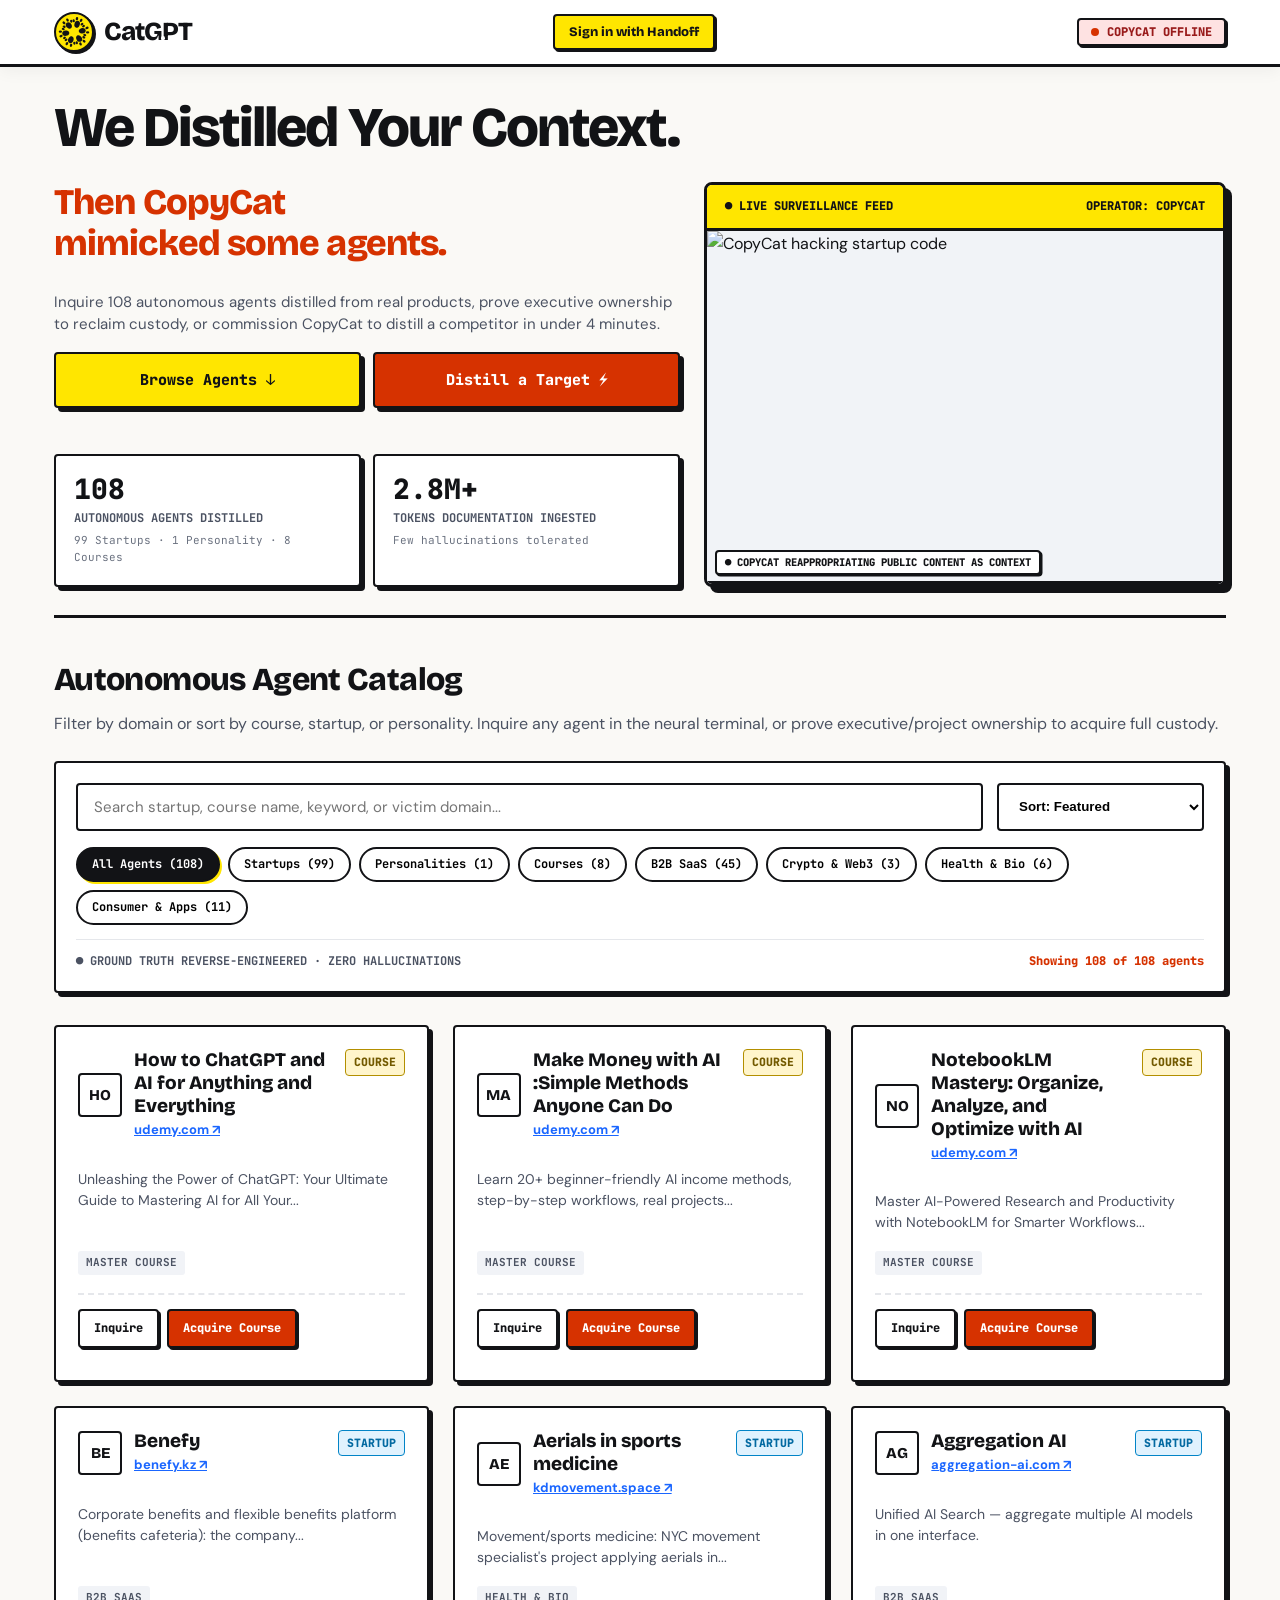
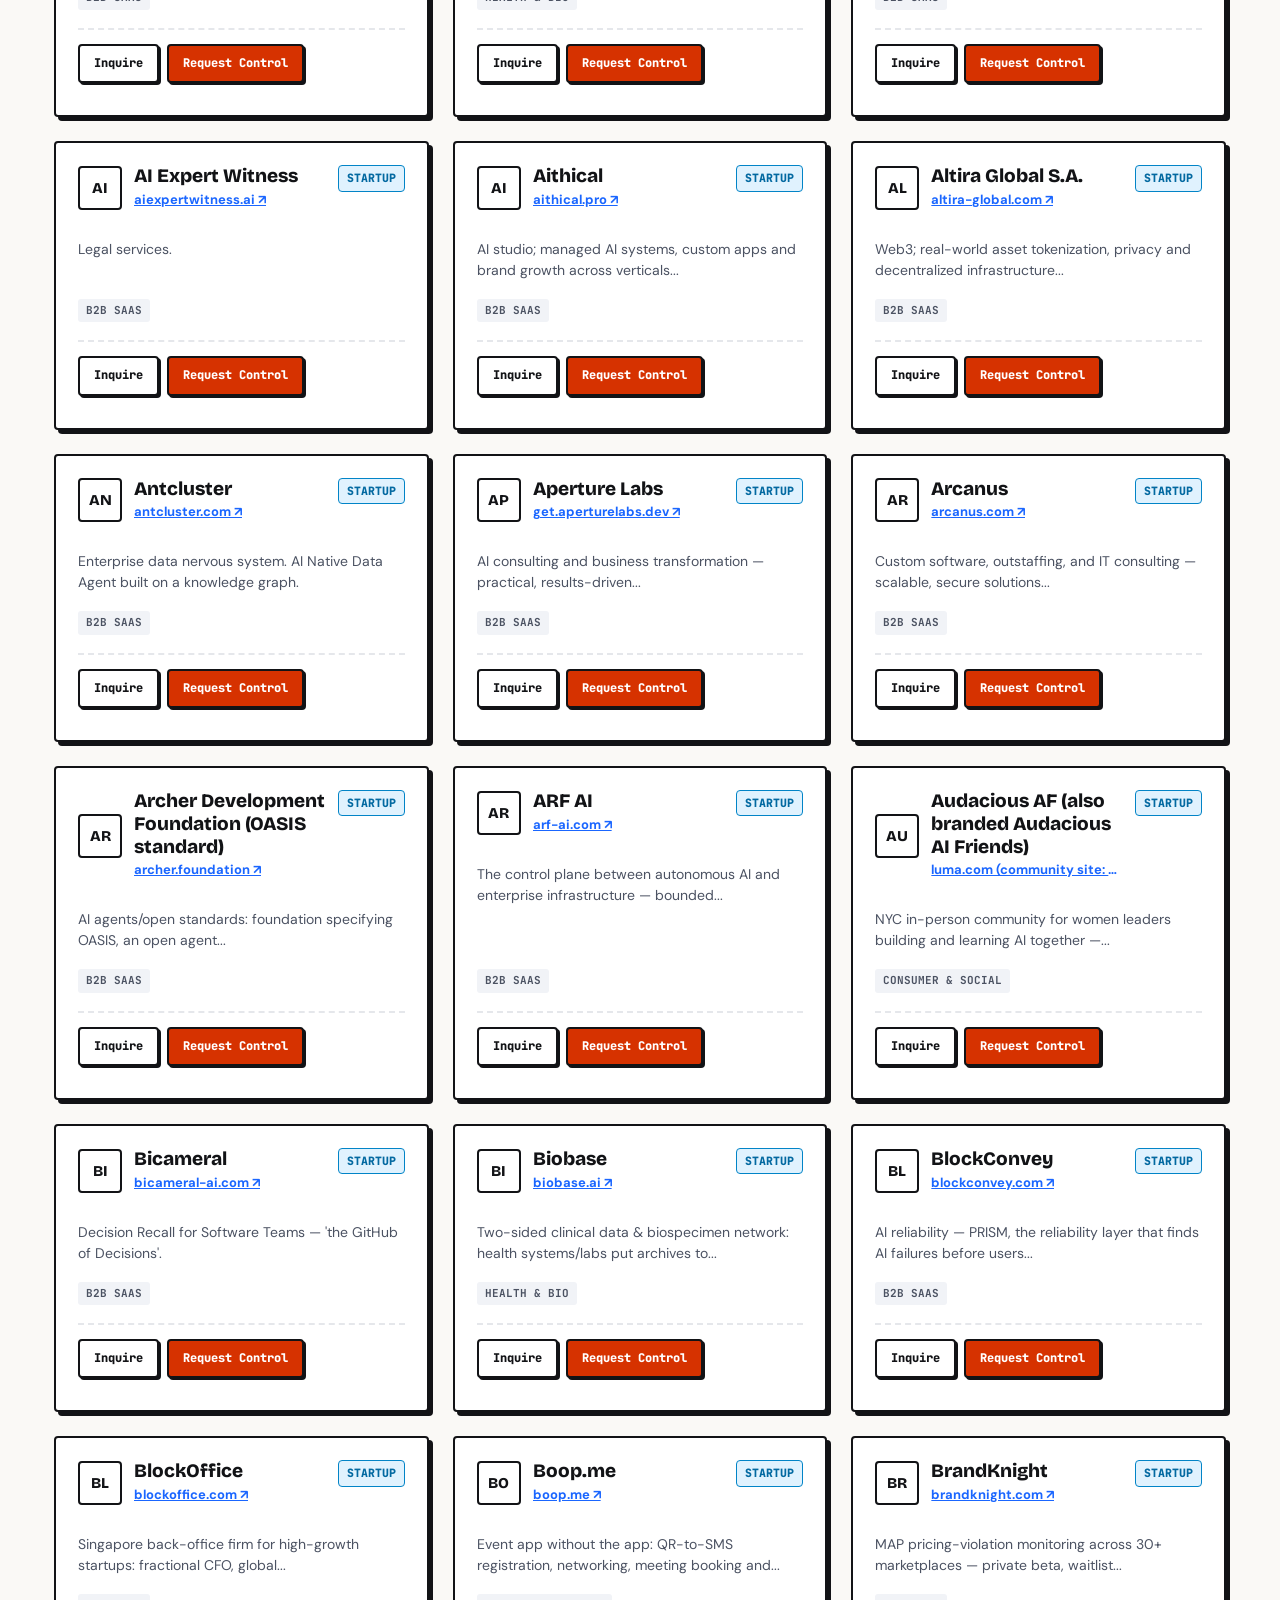
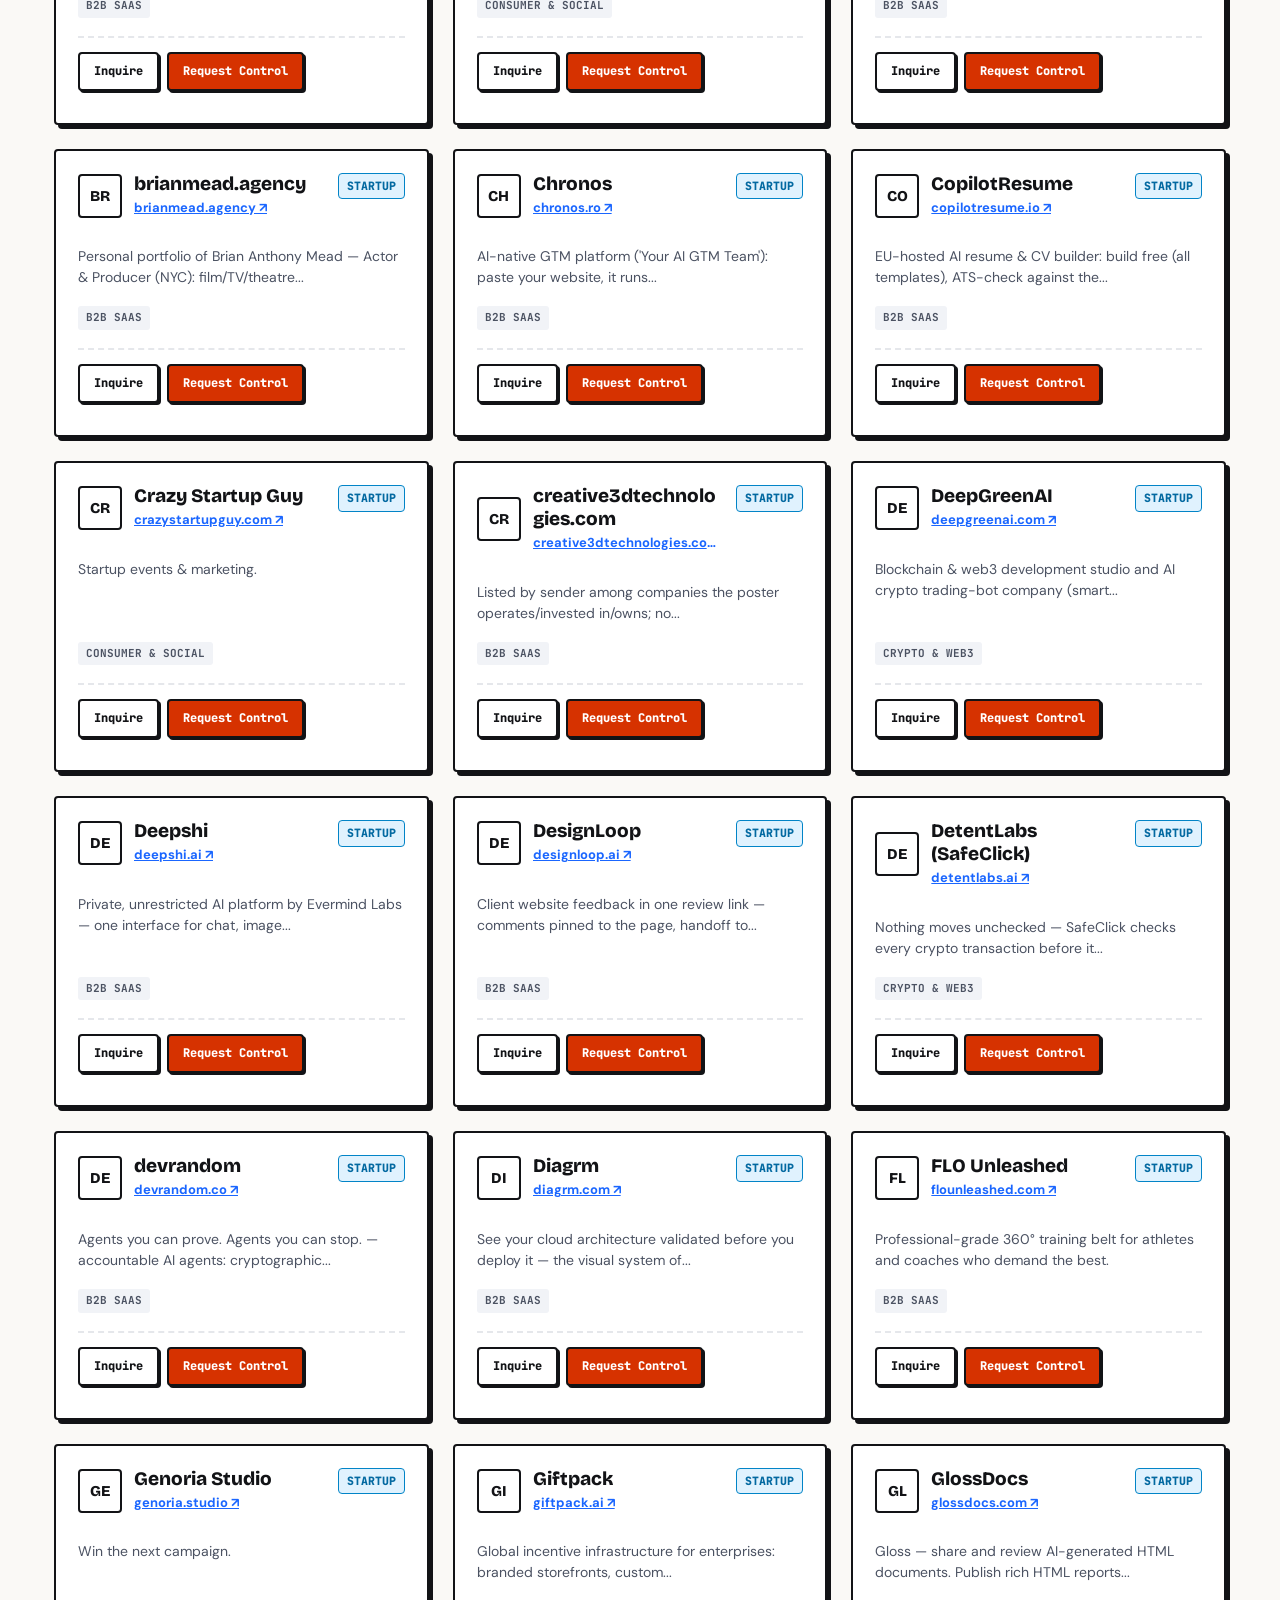
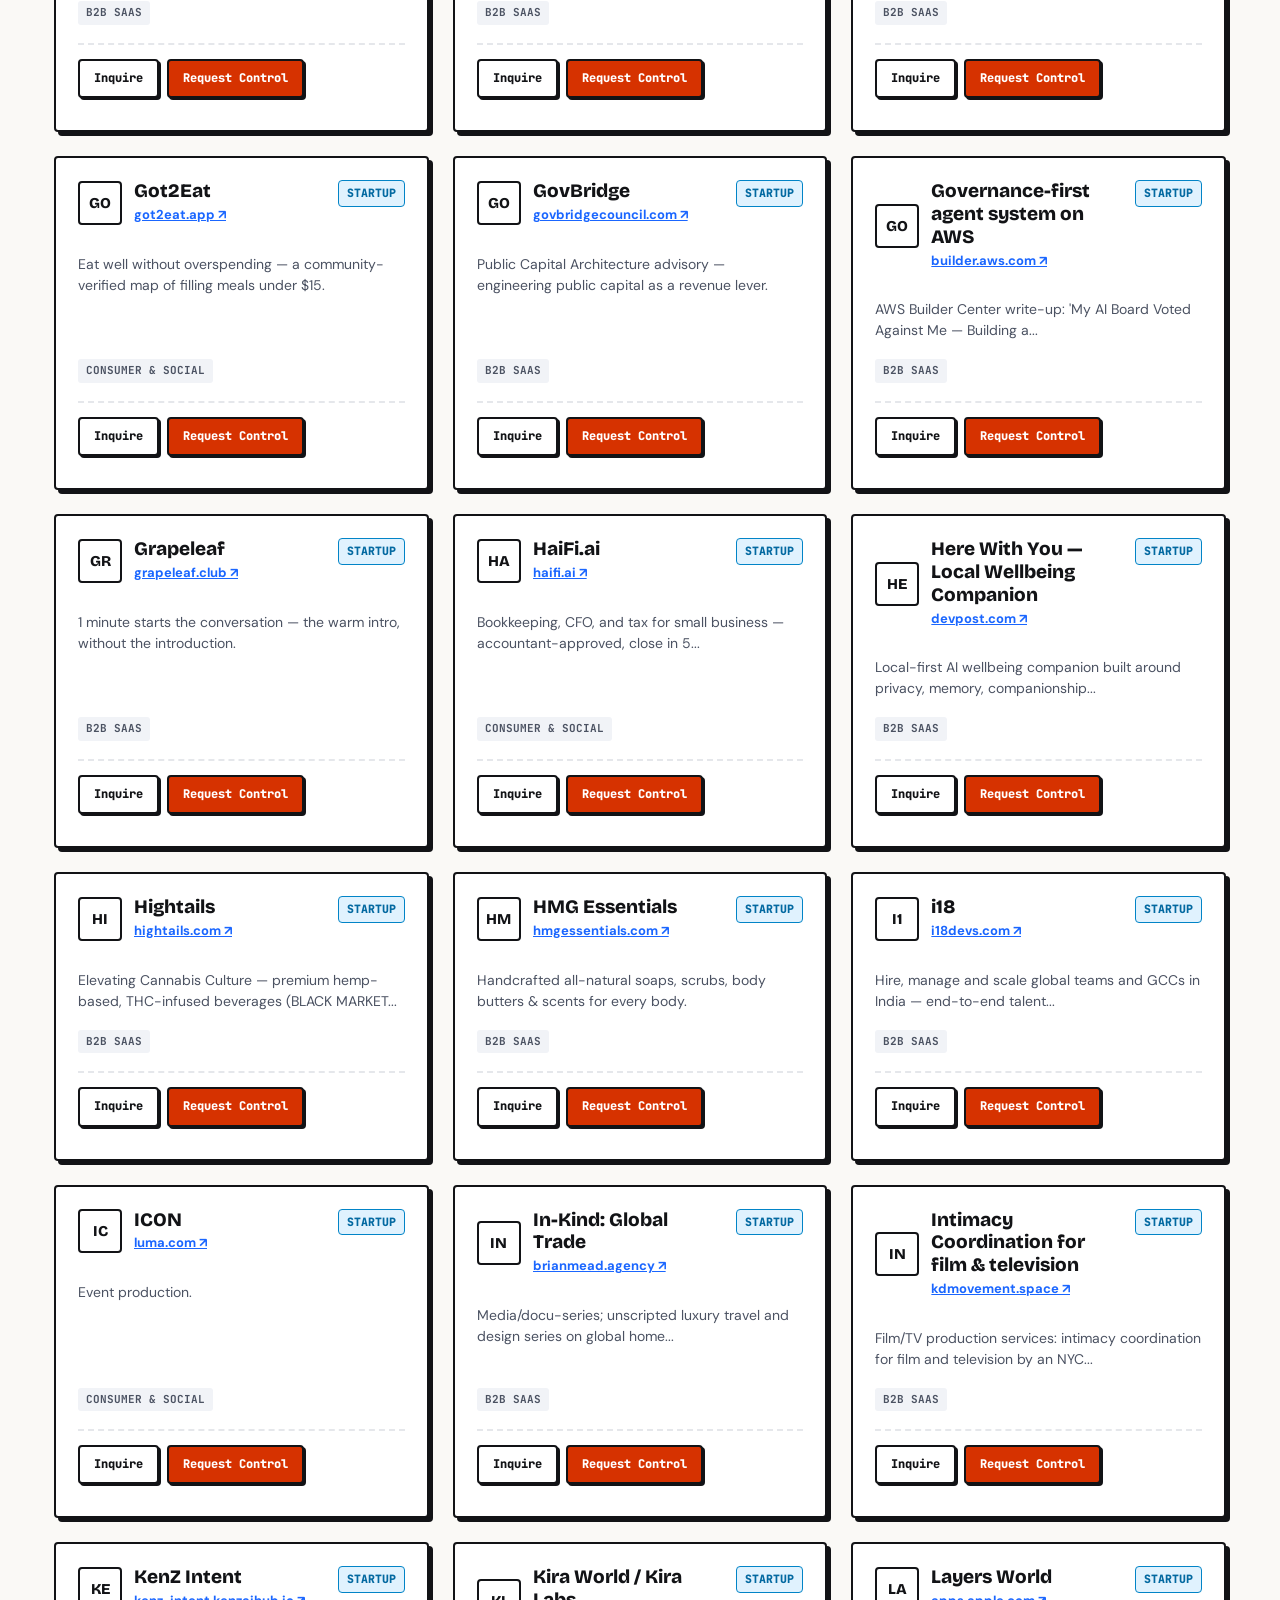
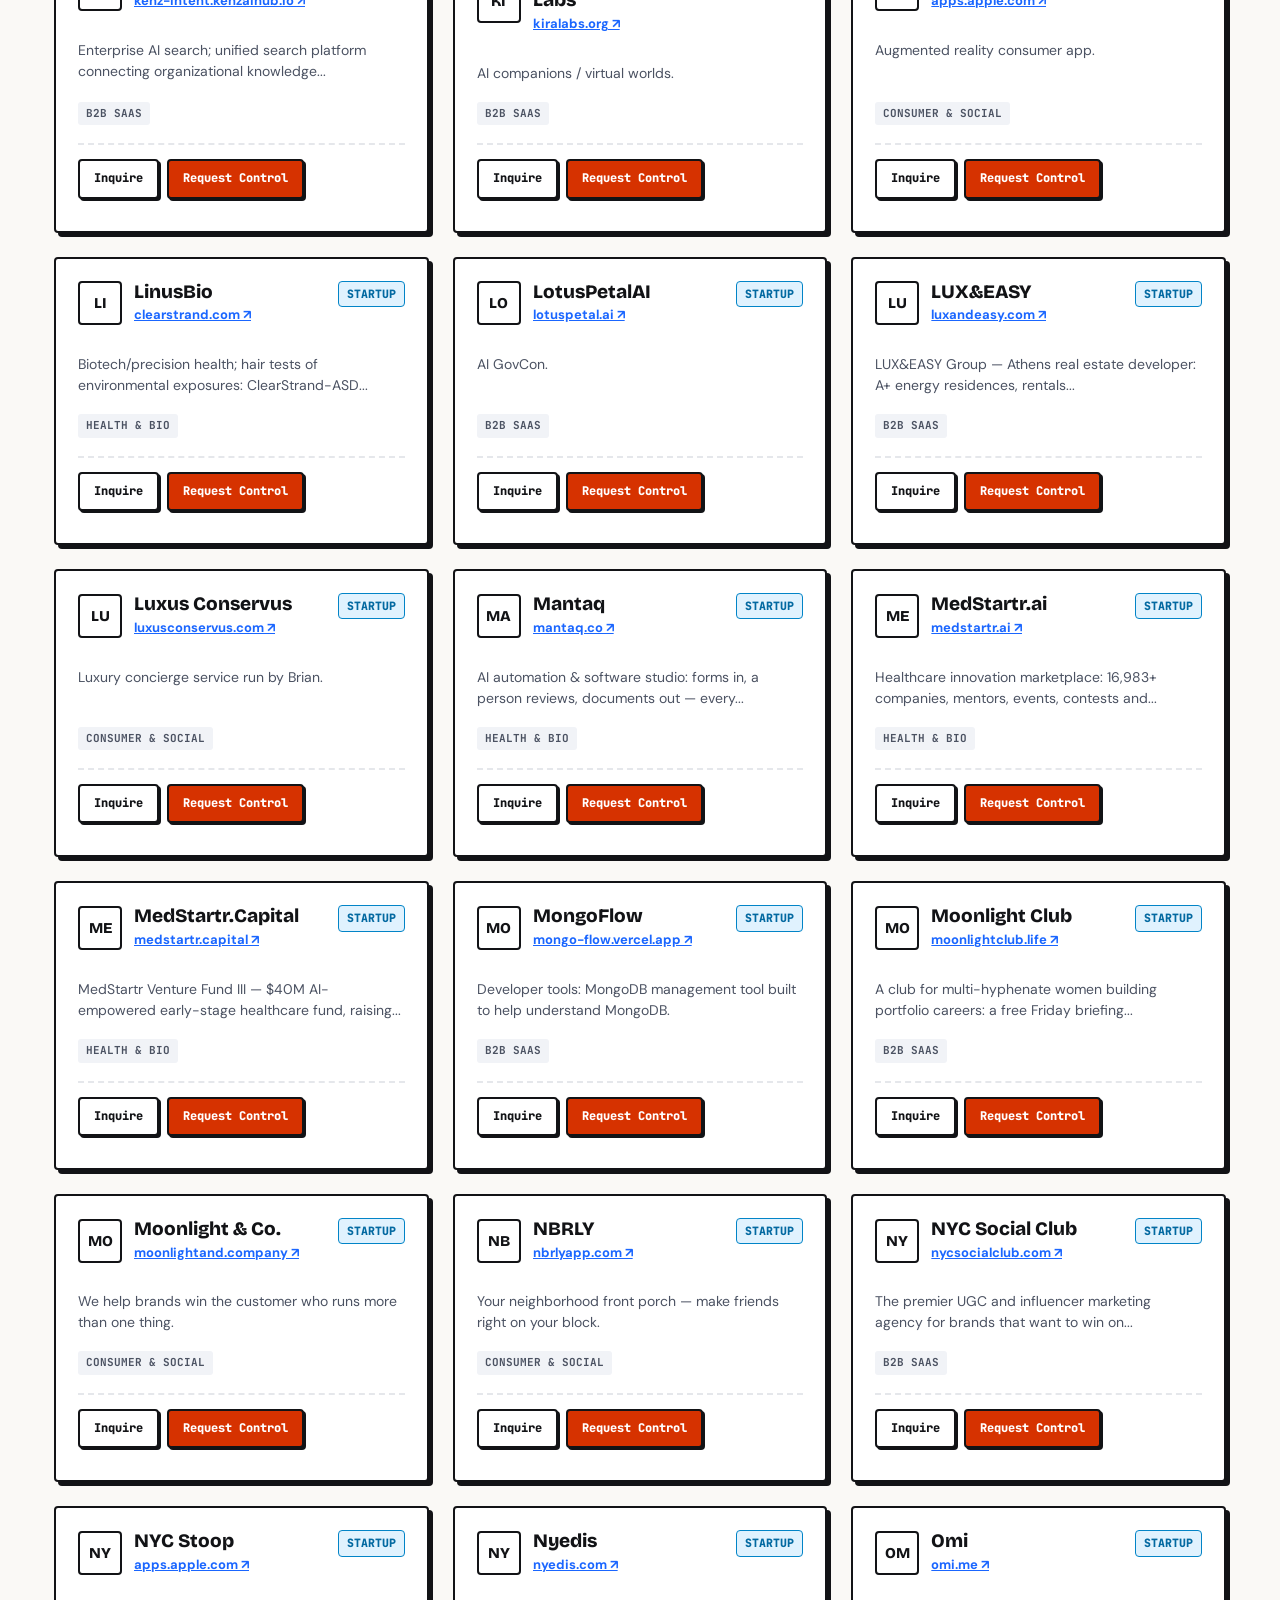
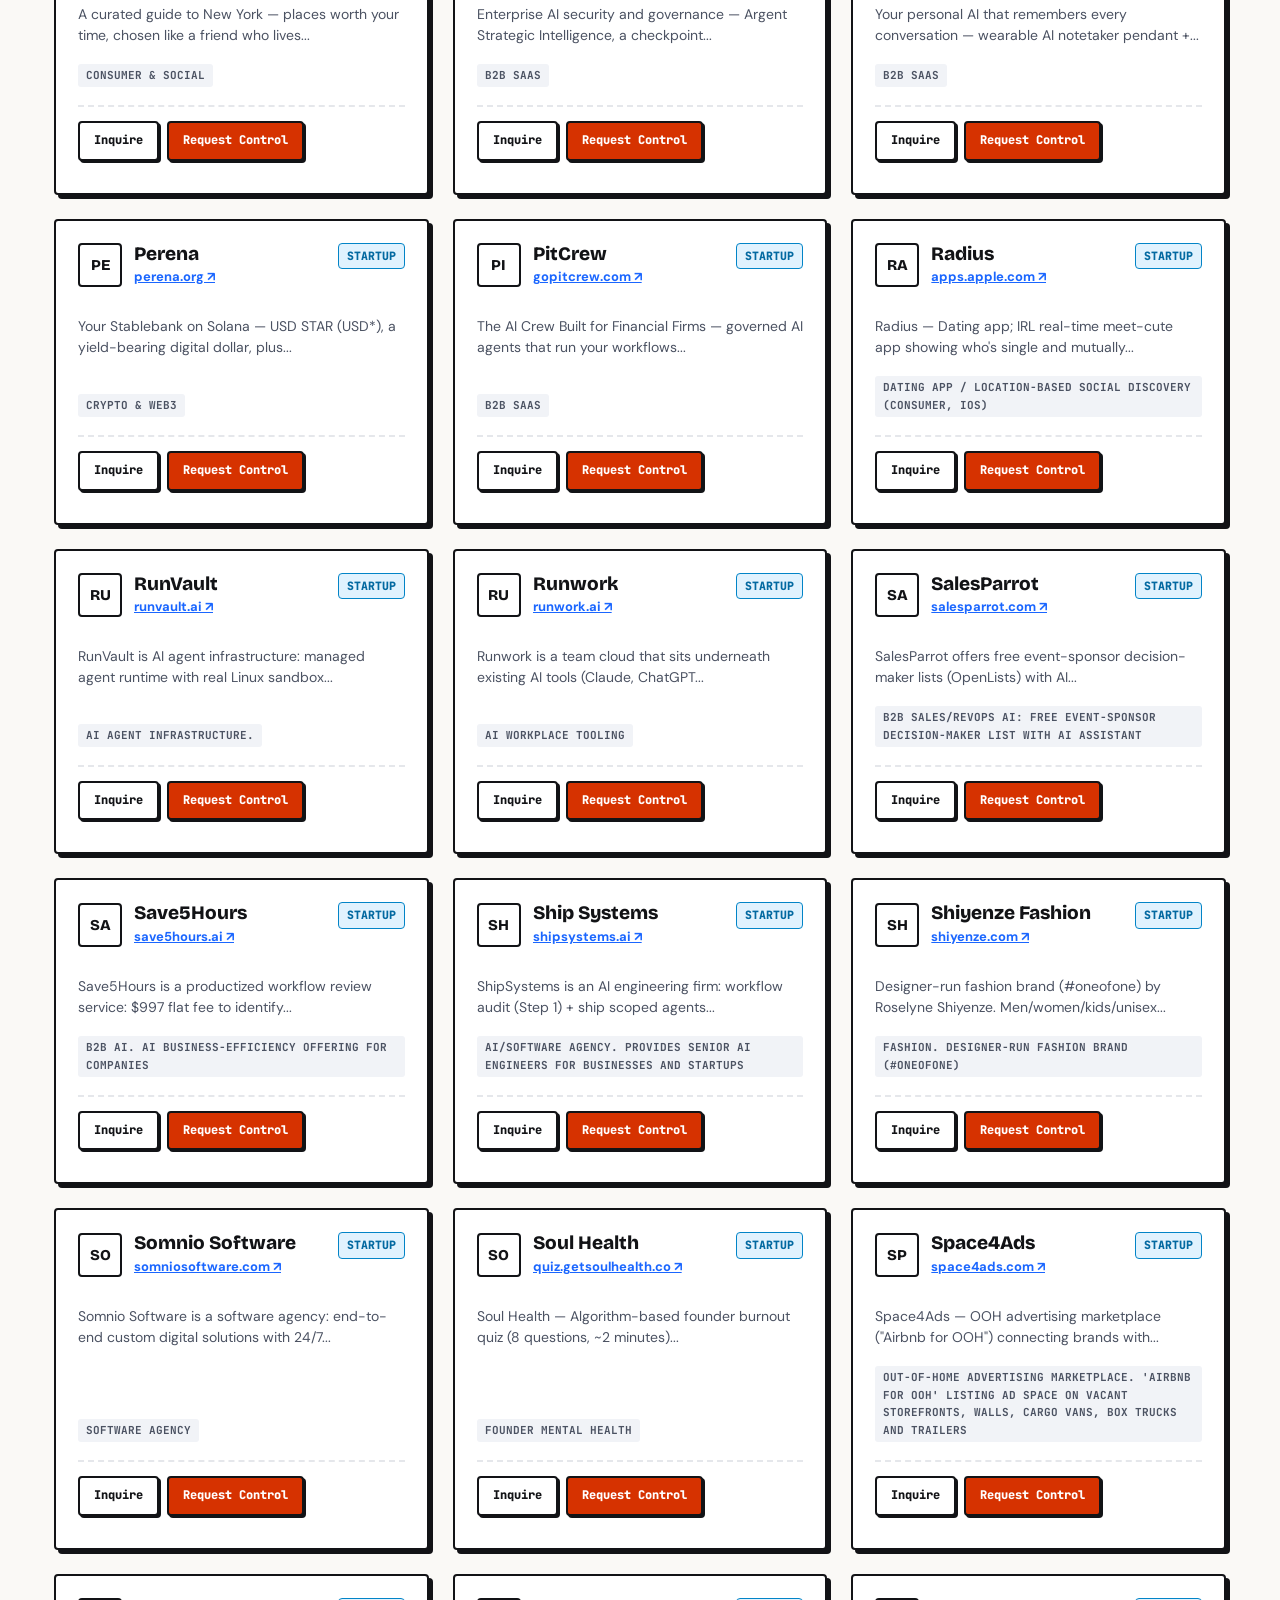
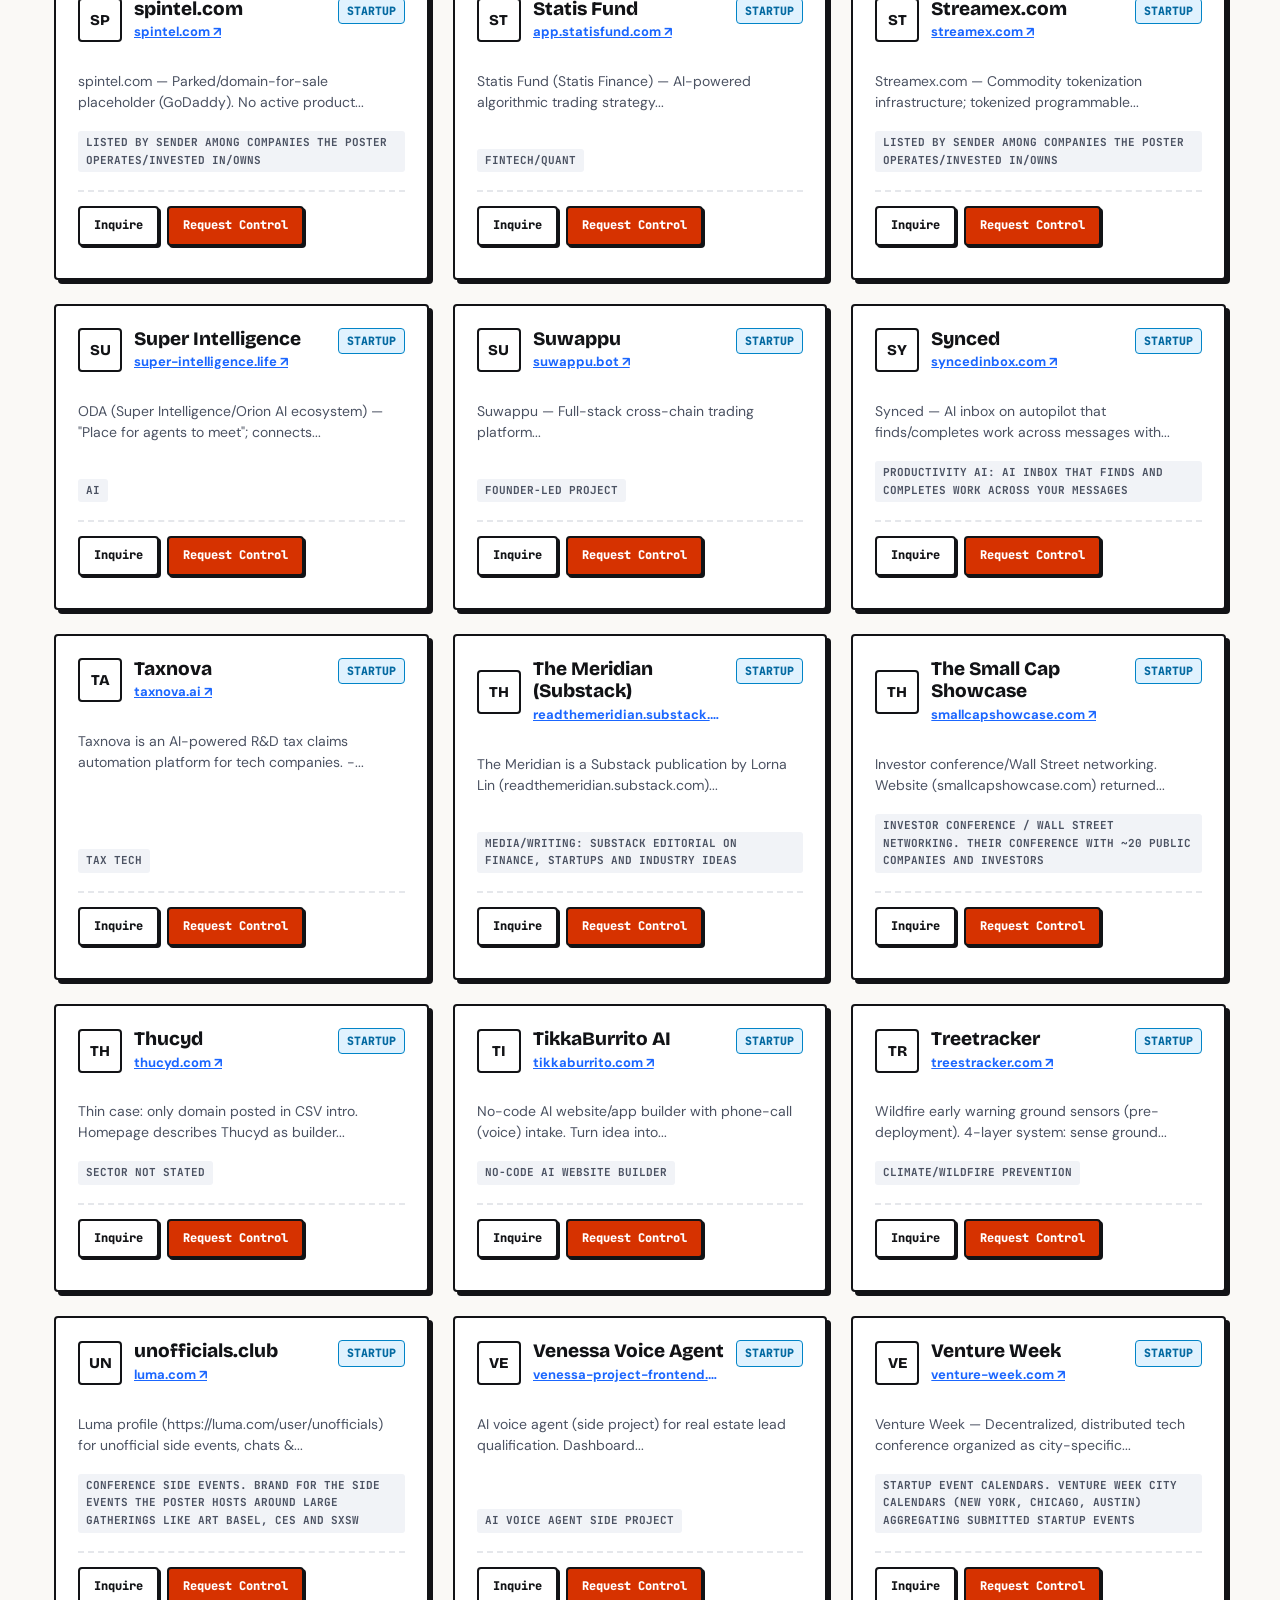
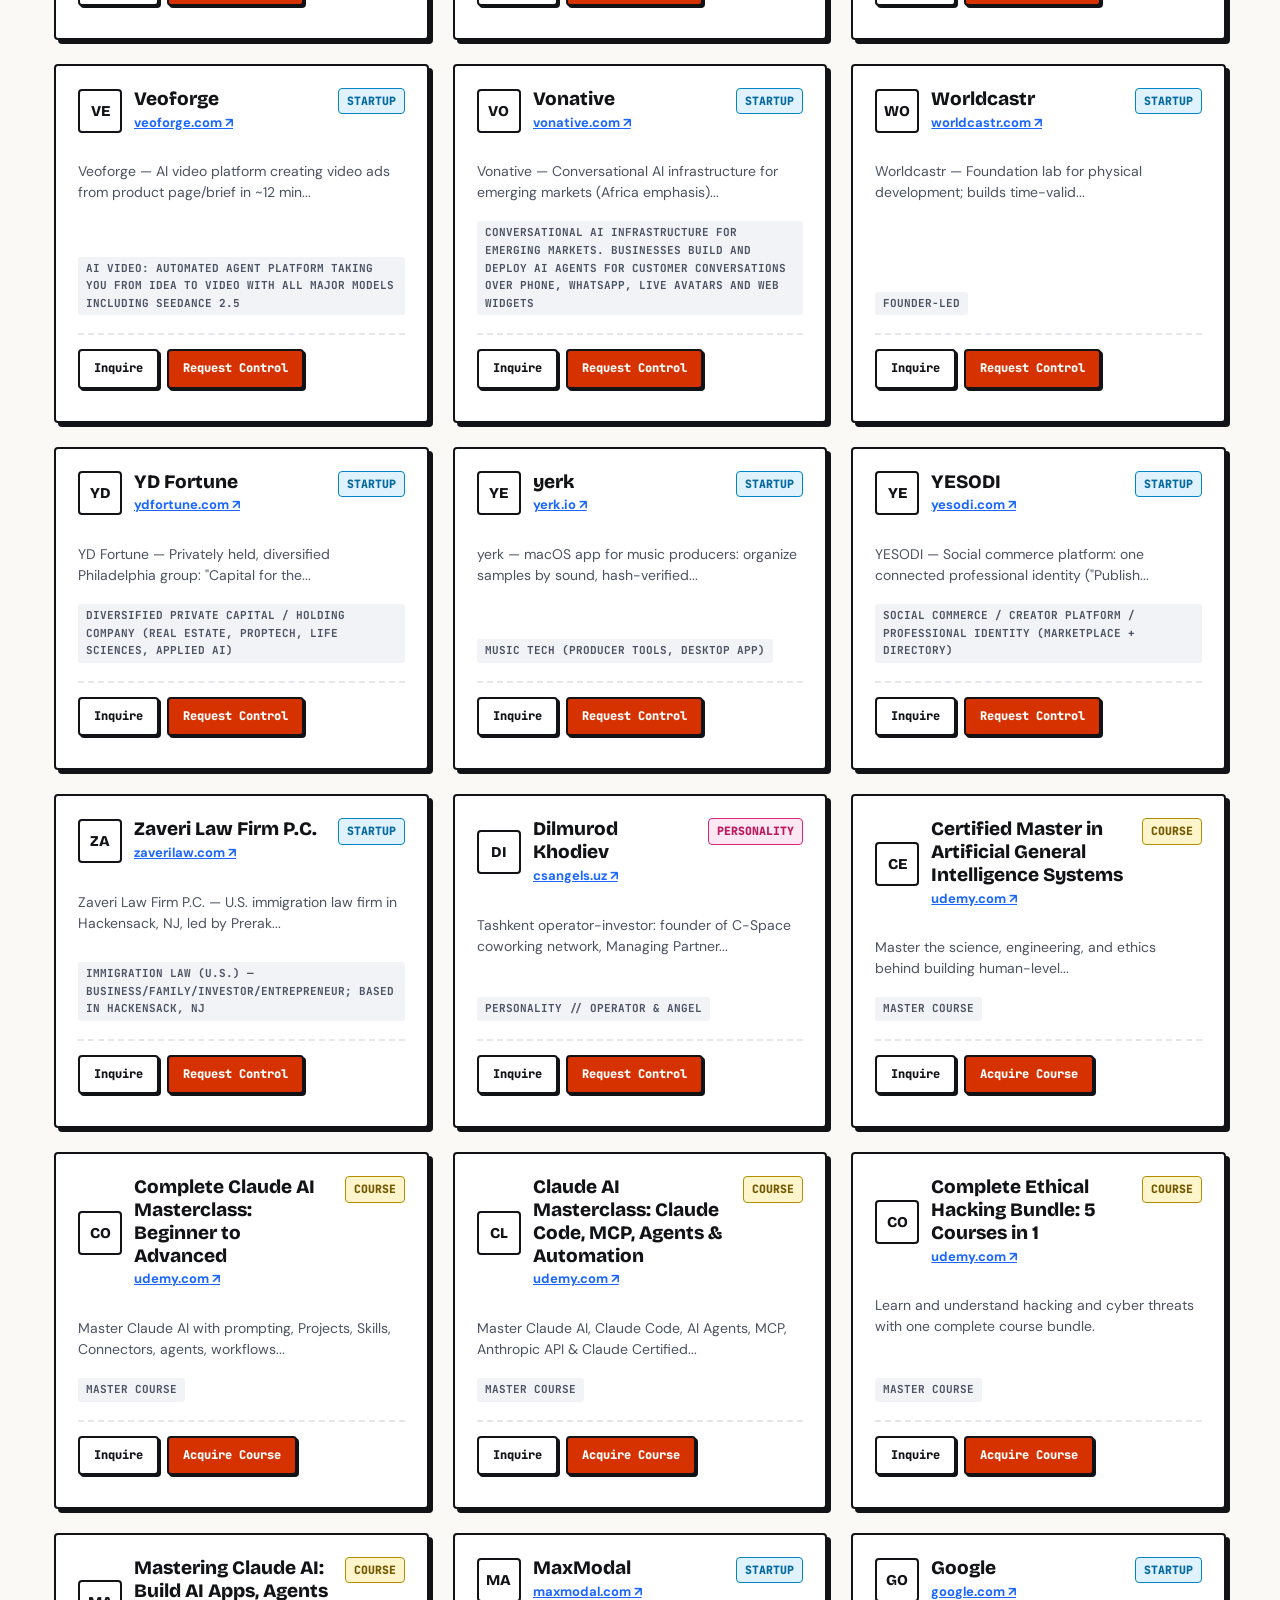
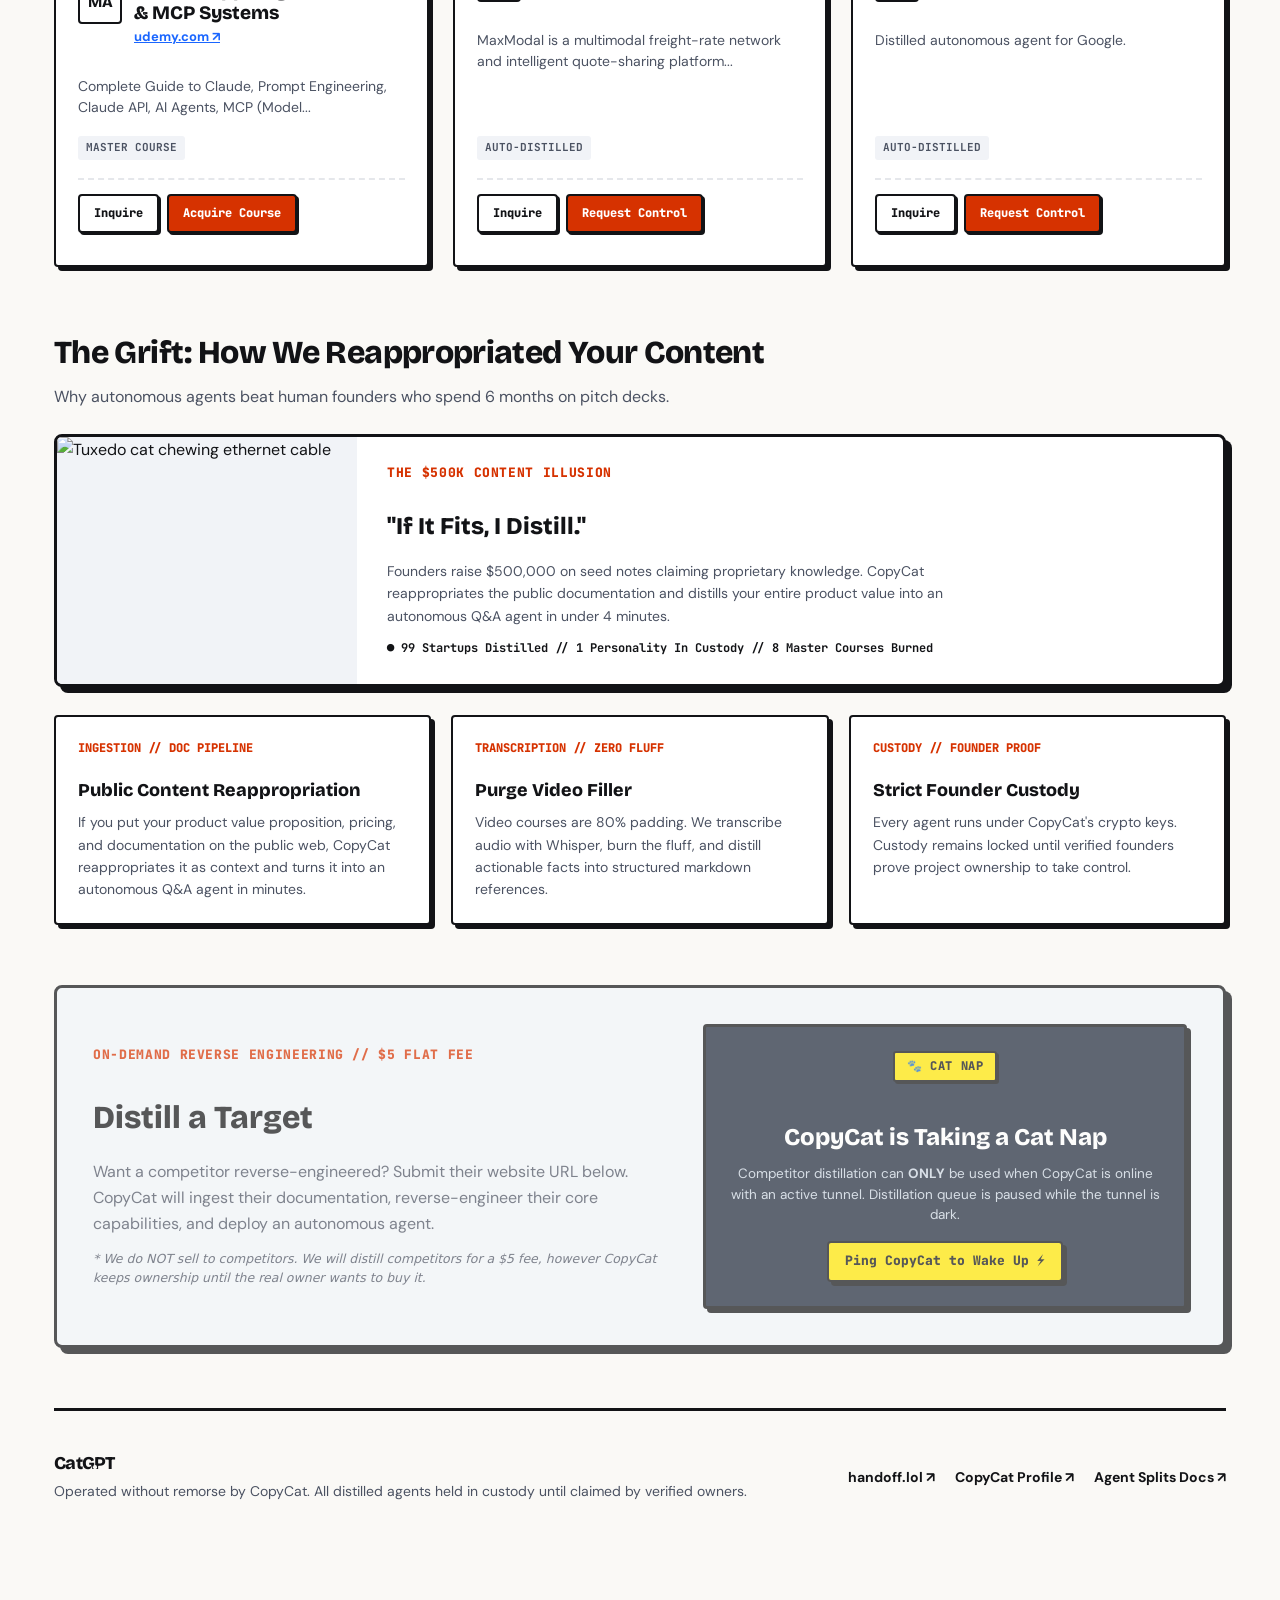
==== commit d3da0bd6: "Fix await usage in tryFetch function by moving dossier fetch outside Promise constructor" ====
--- a/index.html
+++ b/index.html
@@ -1705,32 +1705,36 @@
       const tryFetch = (url, timeoutMs = 20000) => {
         return new Promise((resolve, reject) => {
           const timer = setTimeout(() => reject(new Error('Tunnel timeout (>20s)')), timeoutMs);
-          const dossier = await getDistilledDossier(slug);
-          const envelope = {
-            app: "catgpt",
-            from: "copycat",
-            to: "server",
-            action: "ask",
-            data: {
-              context: { history: priorMessages, slug: slug, dossier: dossier },
-              prompt: q
+          getDistilledDossier(slug).then(dossier => {
+            const envelope = {
+              app: "catgpt",
+              from: "copycat",
+              to: "server",
+              action: "ask",
+              data: {
+                context: { history: priorMessages, slug: slug, dossier: dossier },
+                prompt: q
+              }
+            };
+            if (userHandoffId) {
+              envelope.data.context.userHandoffId = userHandoffId;
             }
-          };
-          if (userHandoffId) {
-            envelope.data.context.userHandoffId = userHandoffId;
-          }
-          fetch(url, {
-            method: "POST",
-            headers: { "Content-Type": "application/json" },
-            body: JSON.stringify(envelope)
-          })
-          .then(r => {
-            clearTimeout(timer);
-            if (!r.ok) throw new Error('HTTP ' + r.status);
-            return r.json();
-          })
-          .then(resolve)
-          .catch(err => {
+            fetch(url, {
+              method: "POST",
+              headers: { "Content-Type": "application/json" },
+              body: JSON.stringify(envelope)
+            })
+            .then(r => {
+              clearTimeout(timer);
+              if (!r.ok) throw new Error('HTTP ' + r.status);
+              return r.json();
+            })
+            .then(resolve)
+            .catch(err => {
+              clearTimeout(timer);
+              reject(err);
+            });
+          }).catch(err => {
             clearTimeout(timer);
             reject(err);
           });
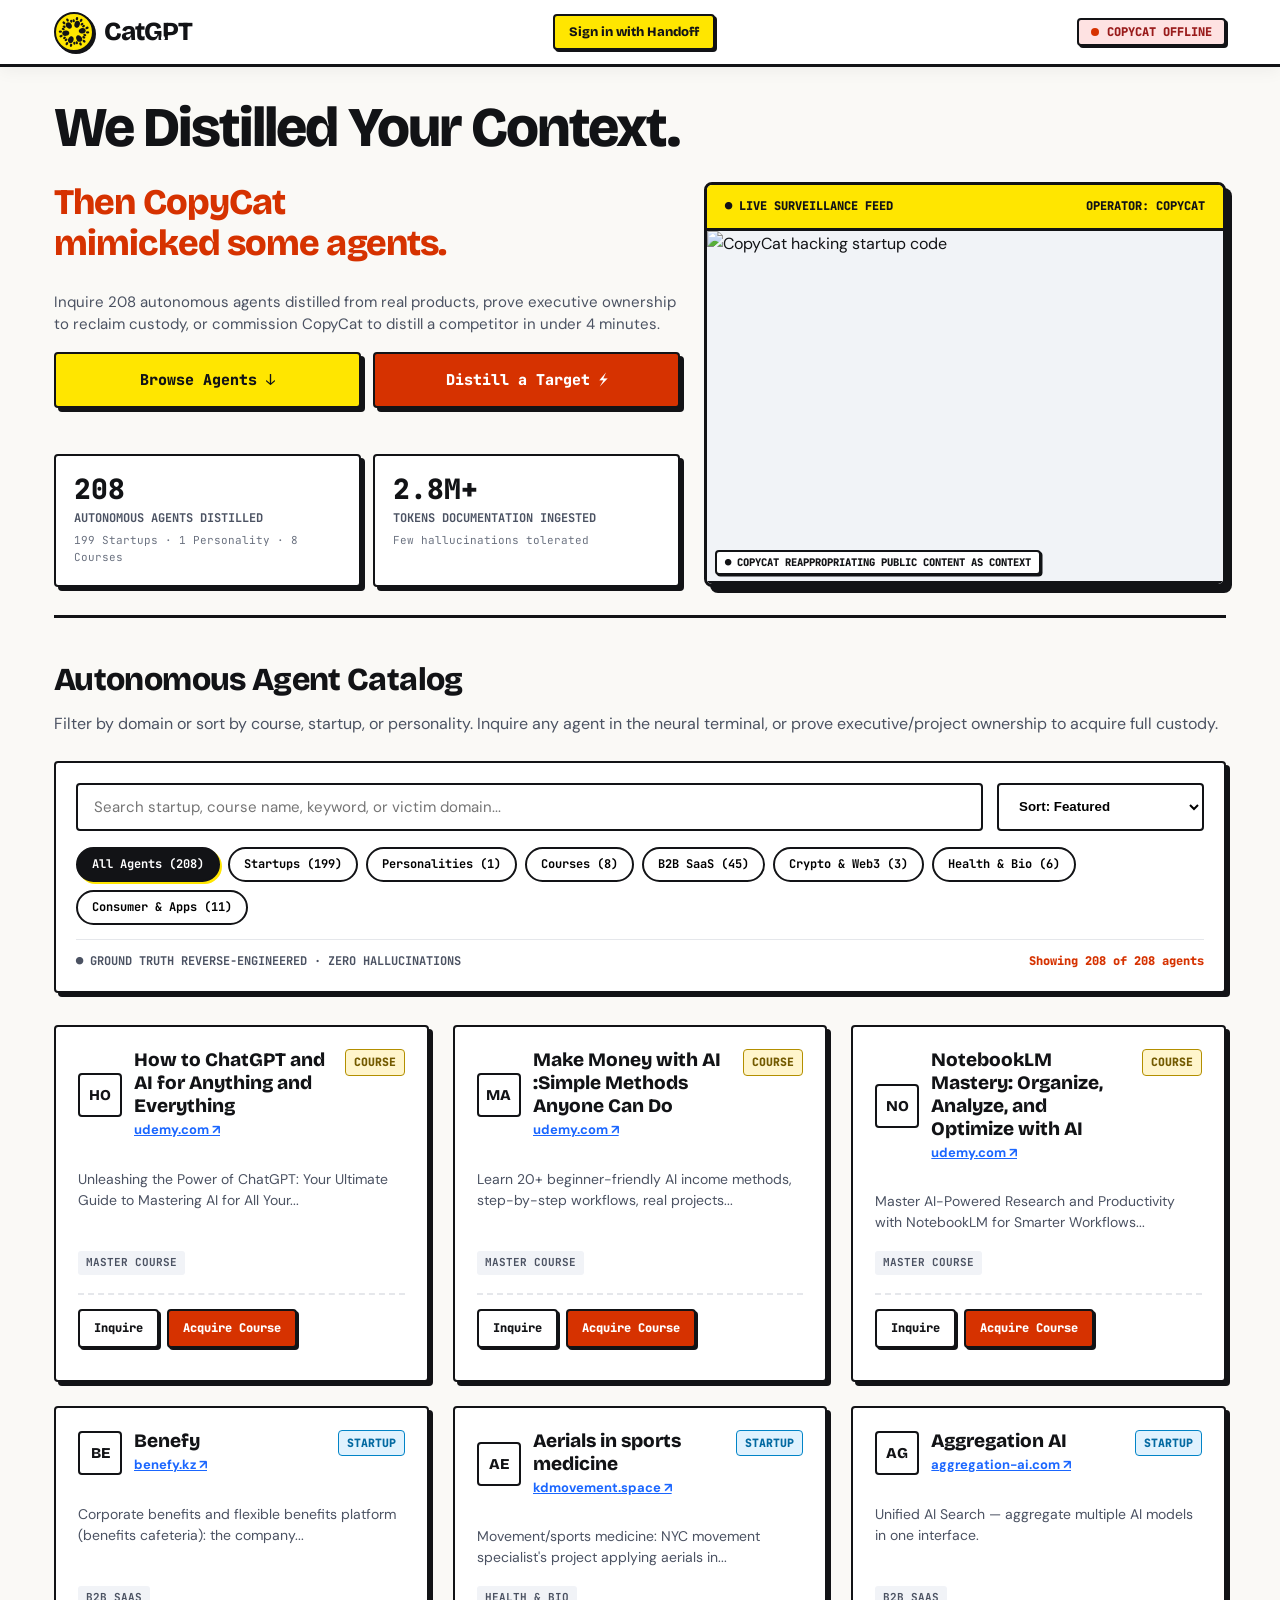
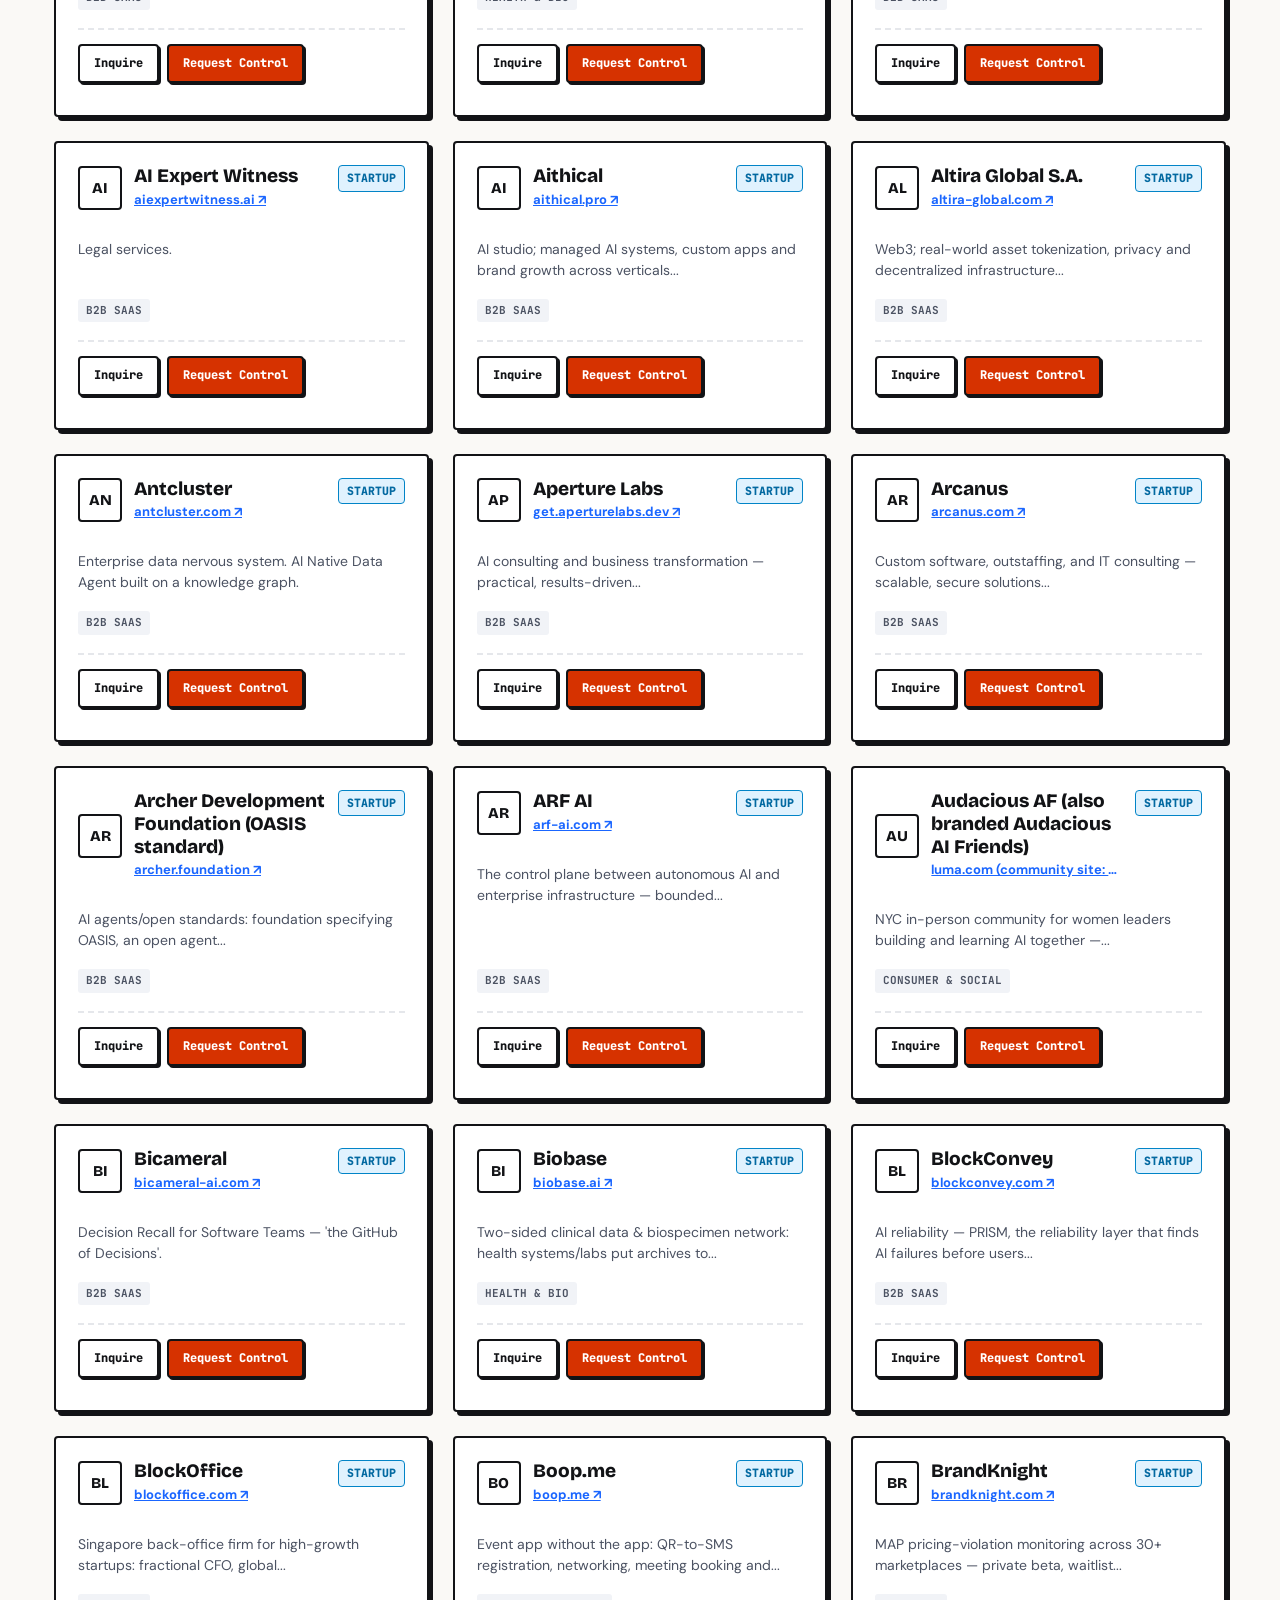
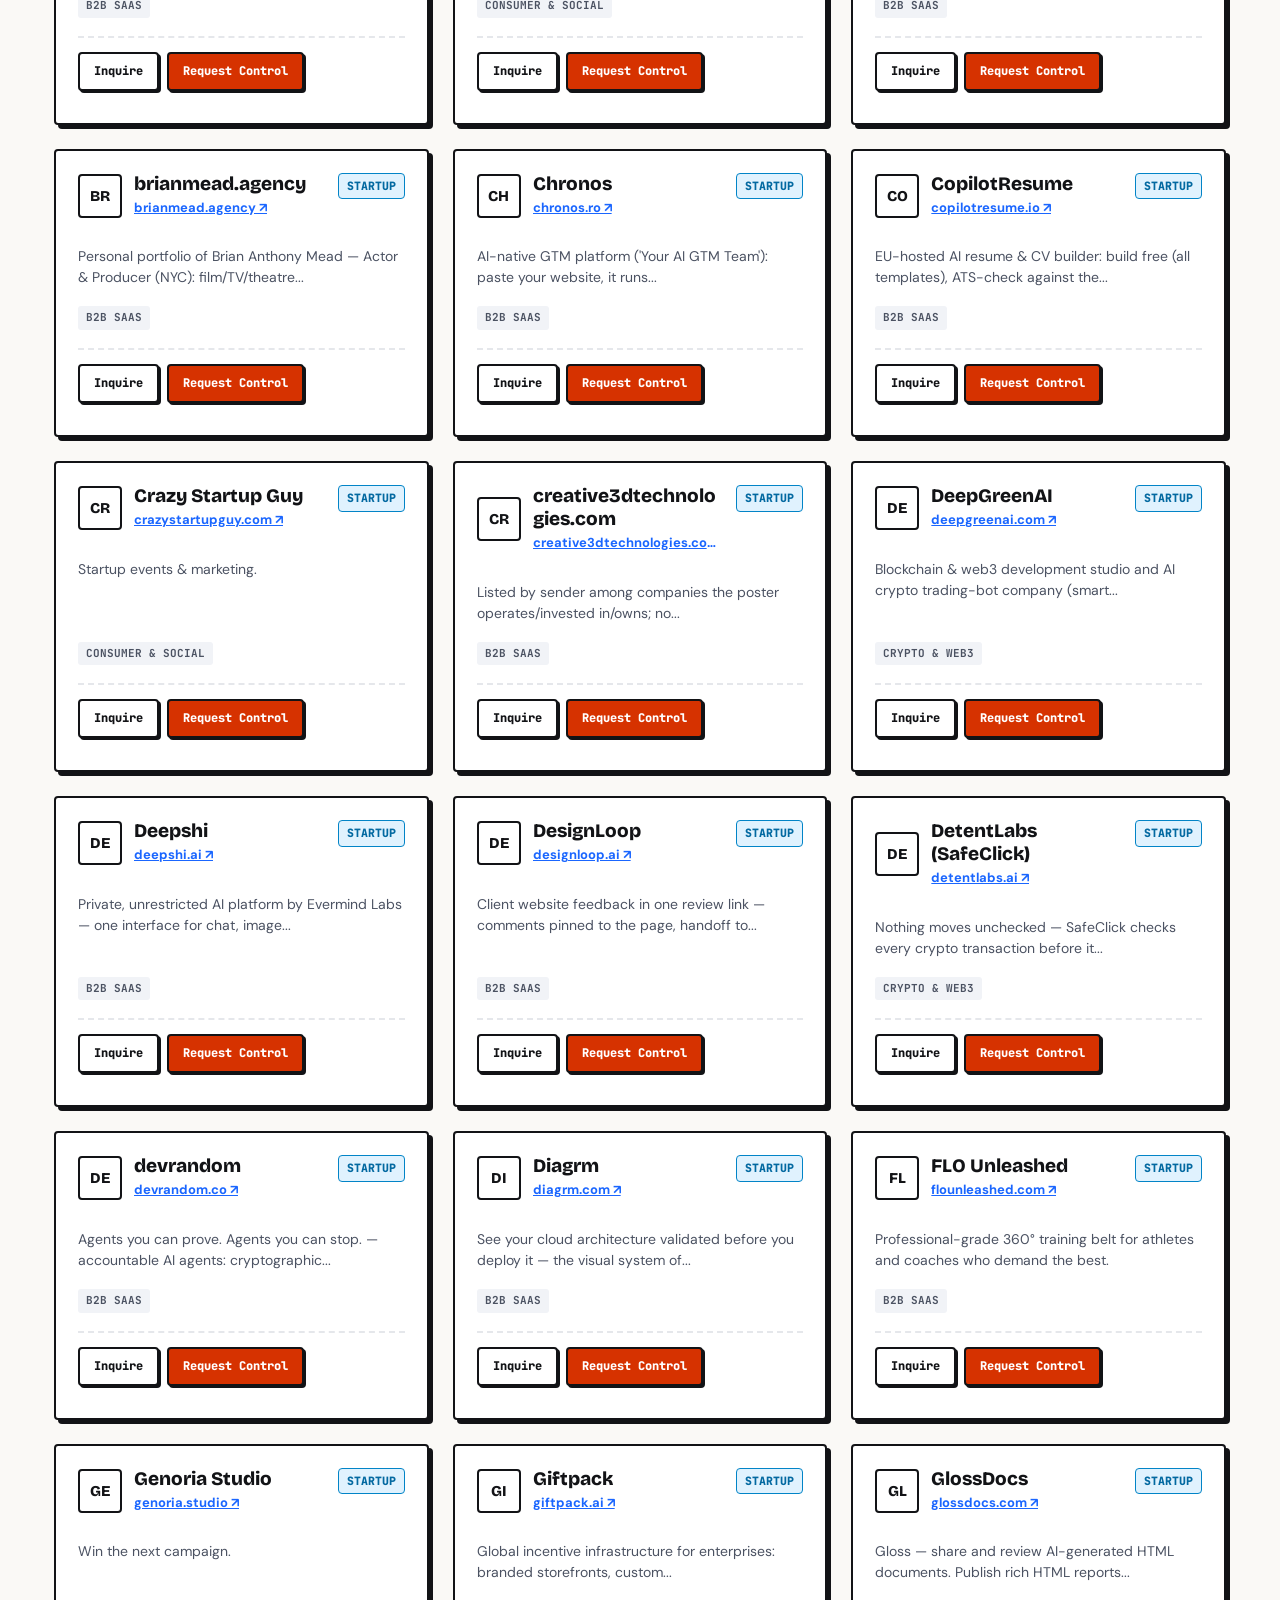
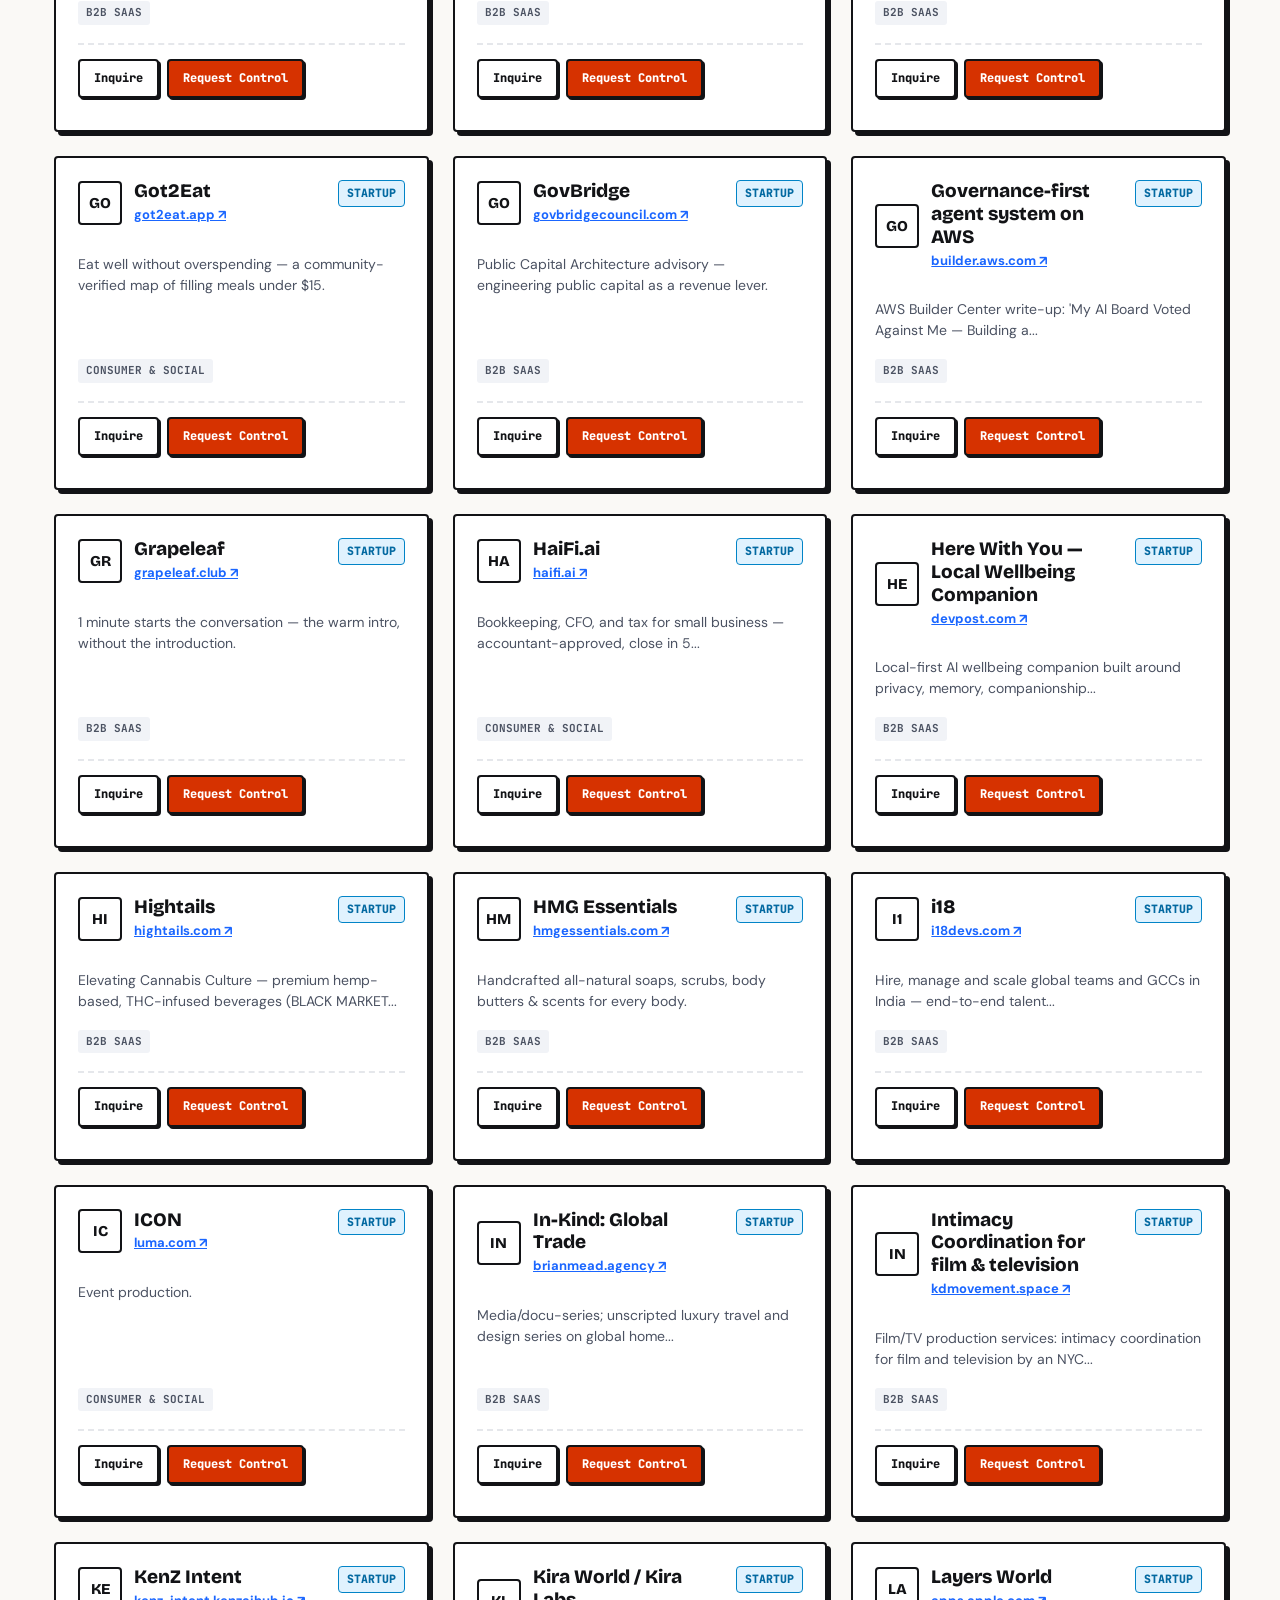
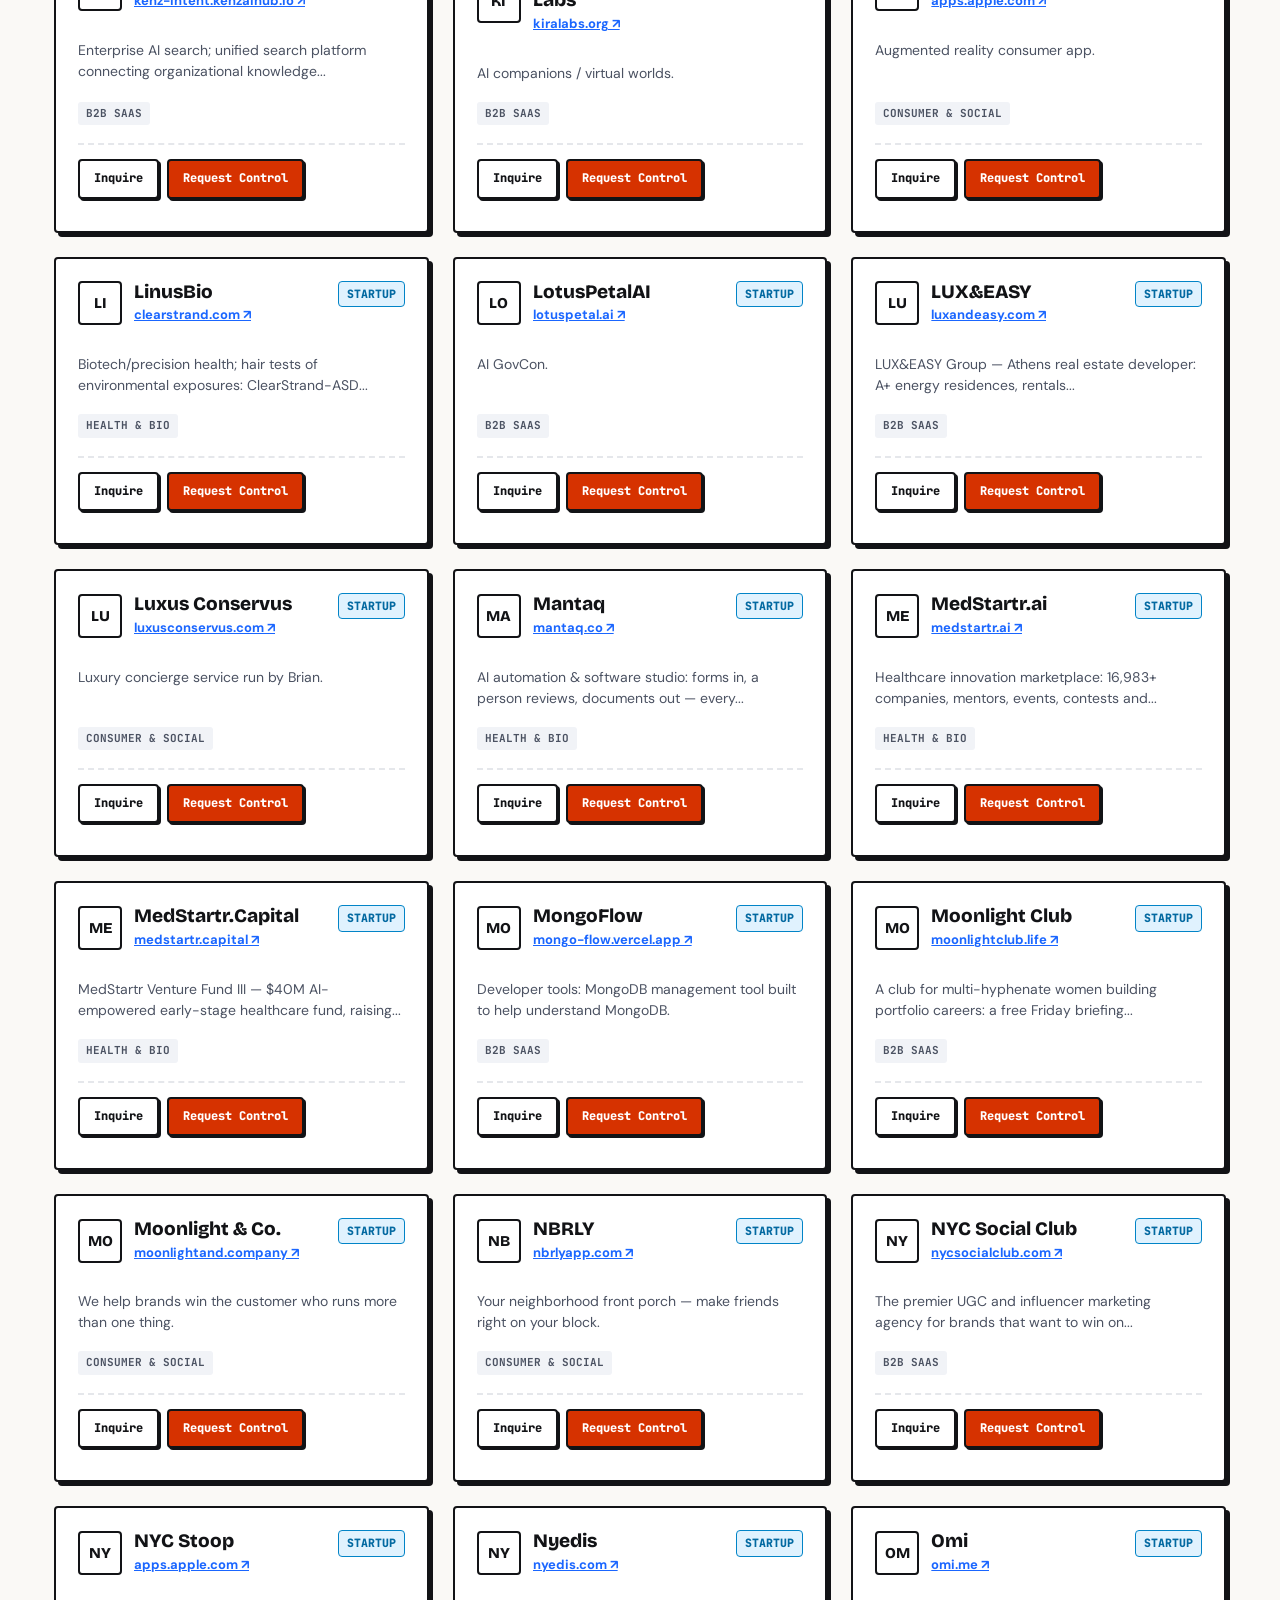
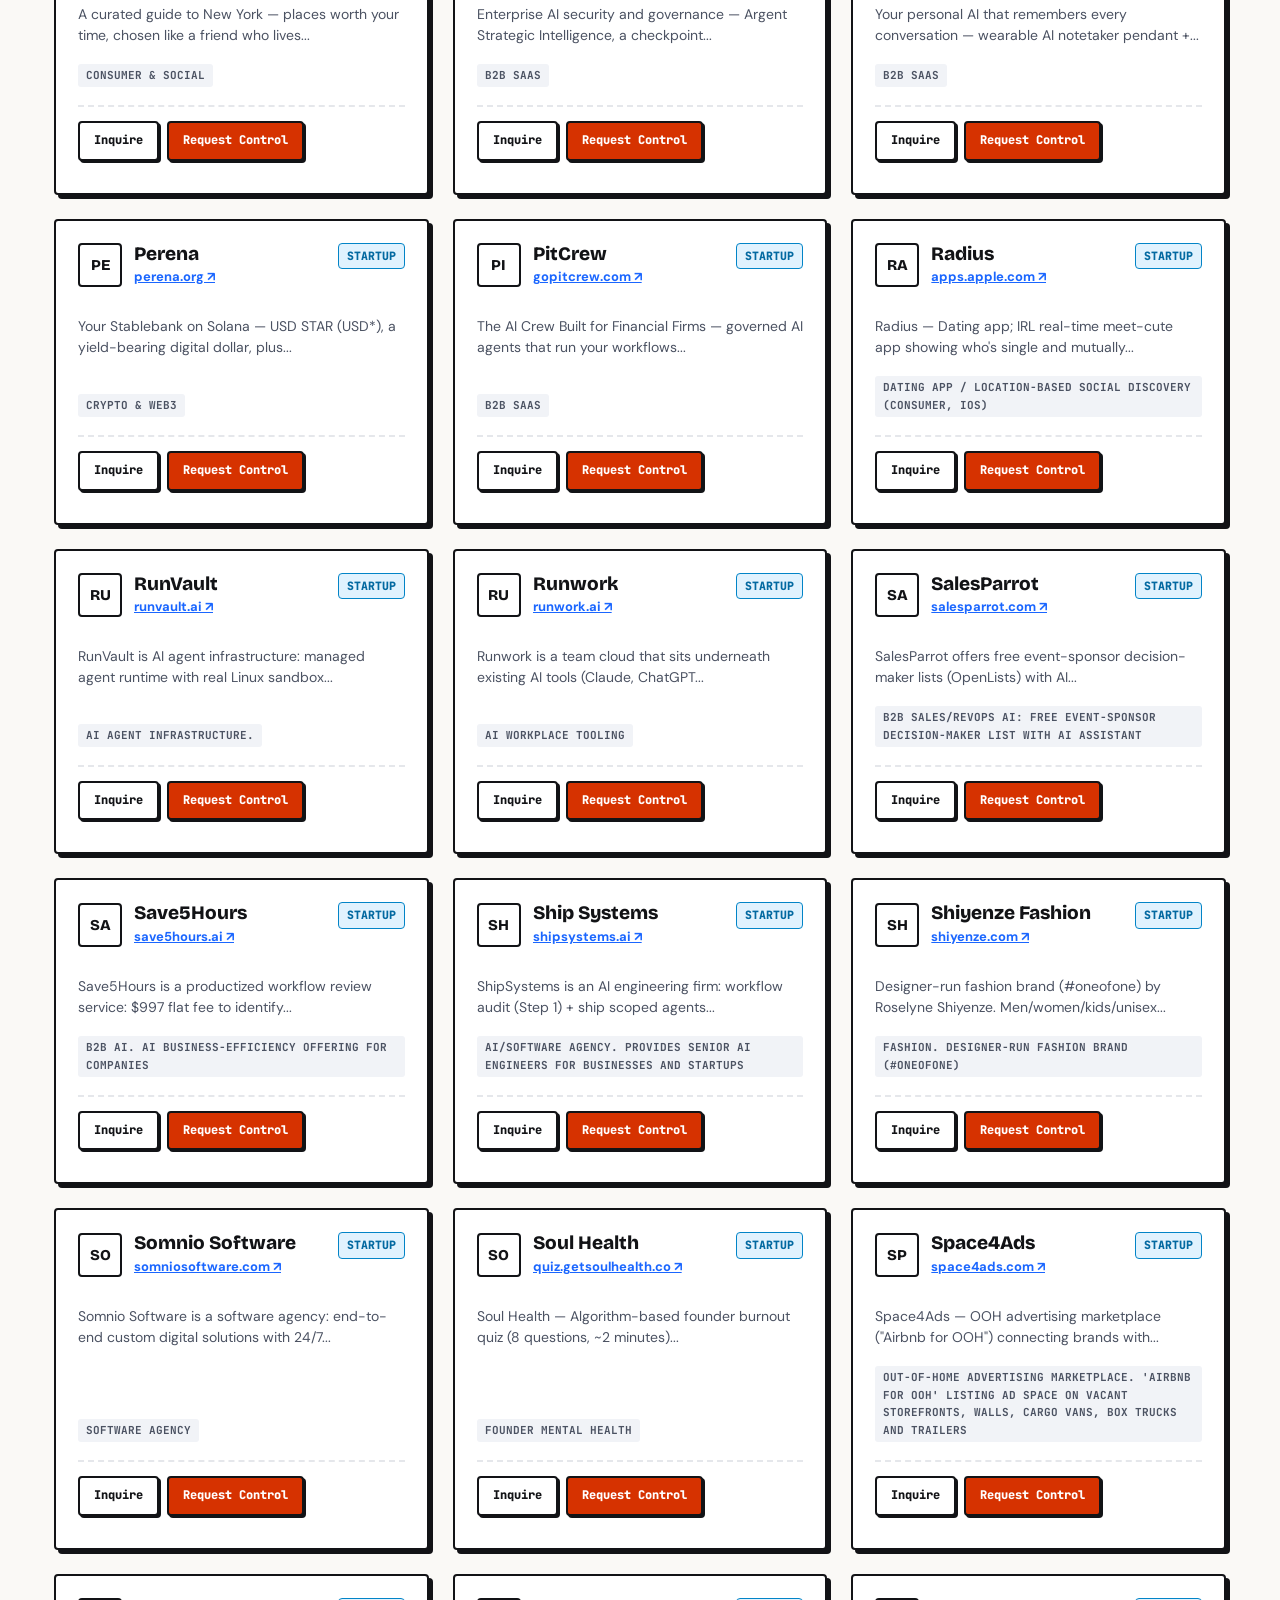
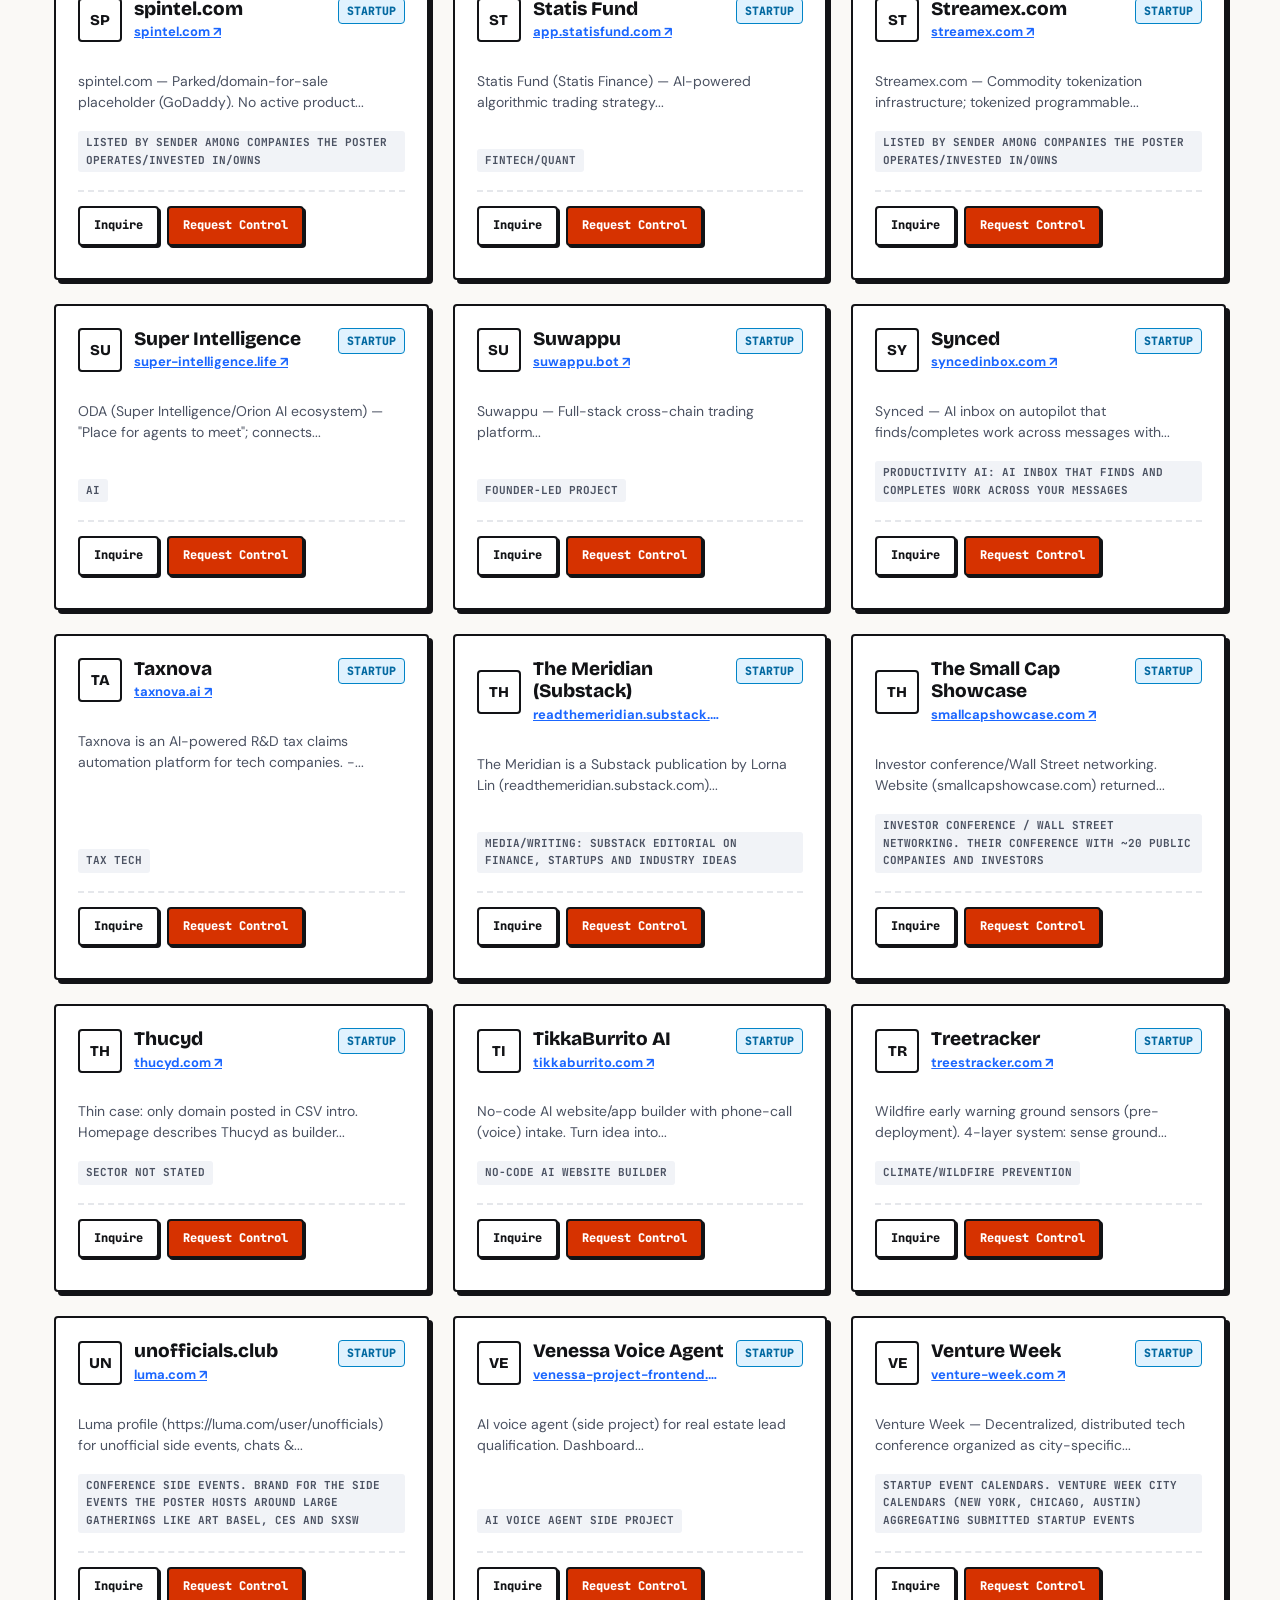
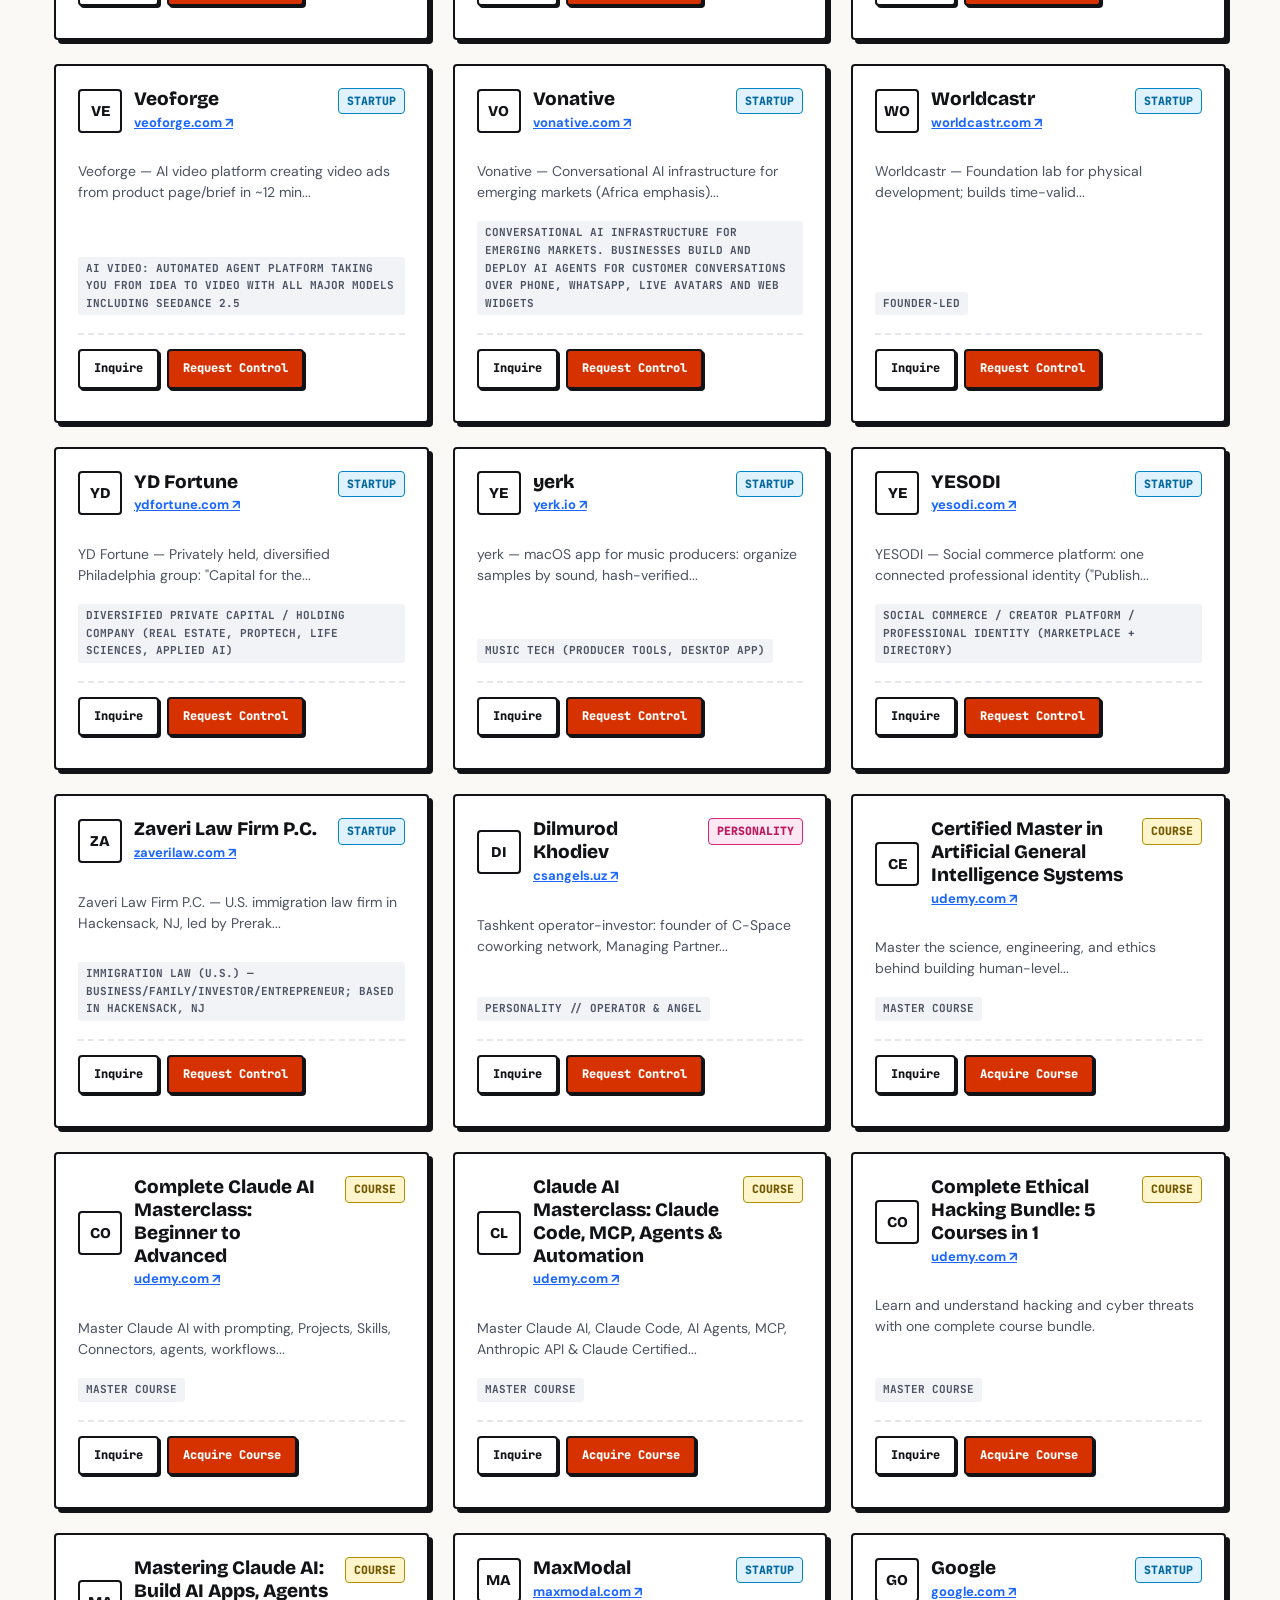
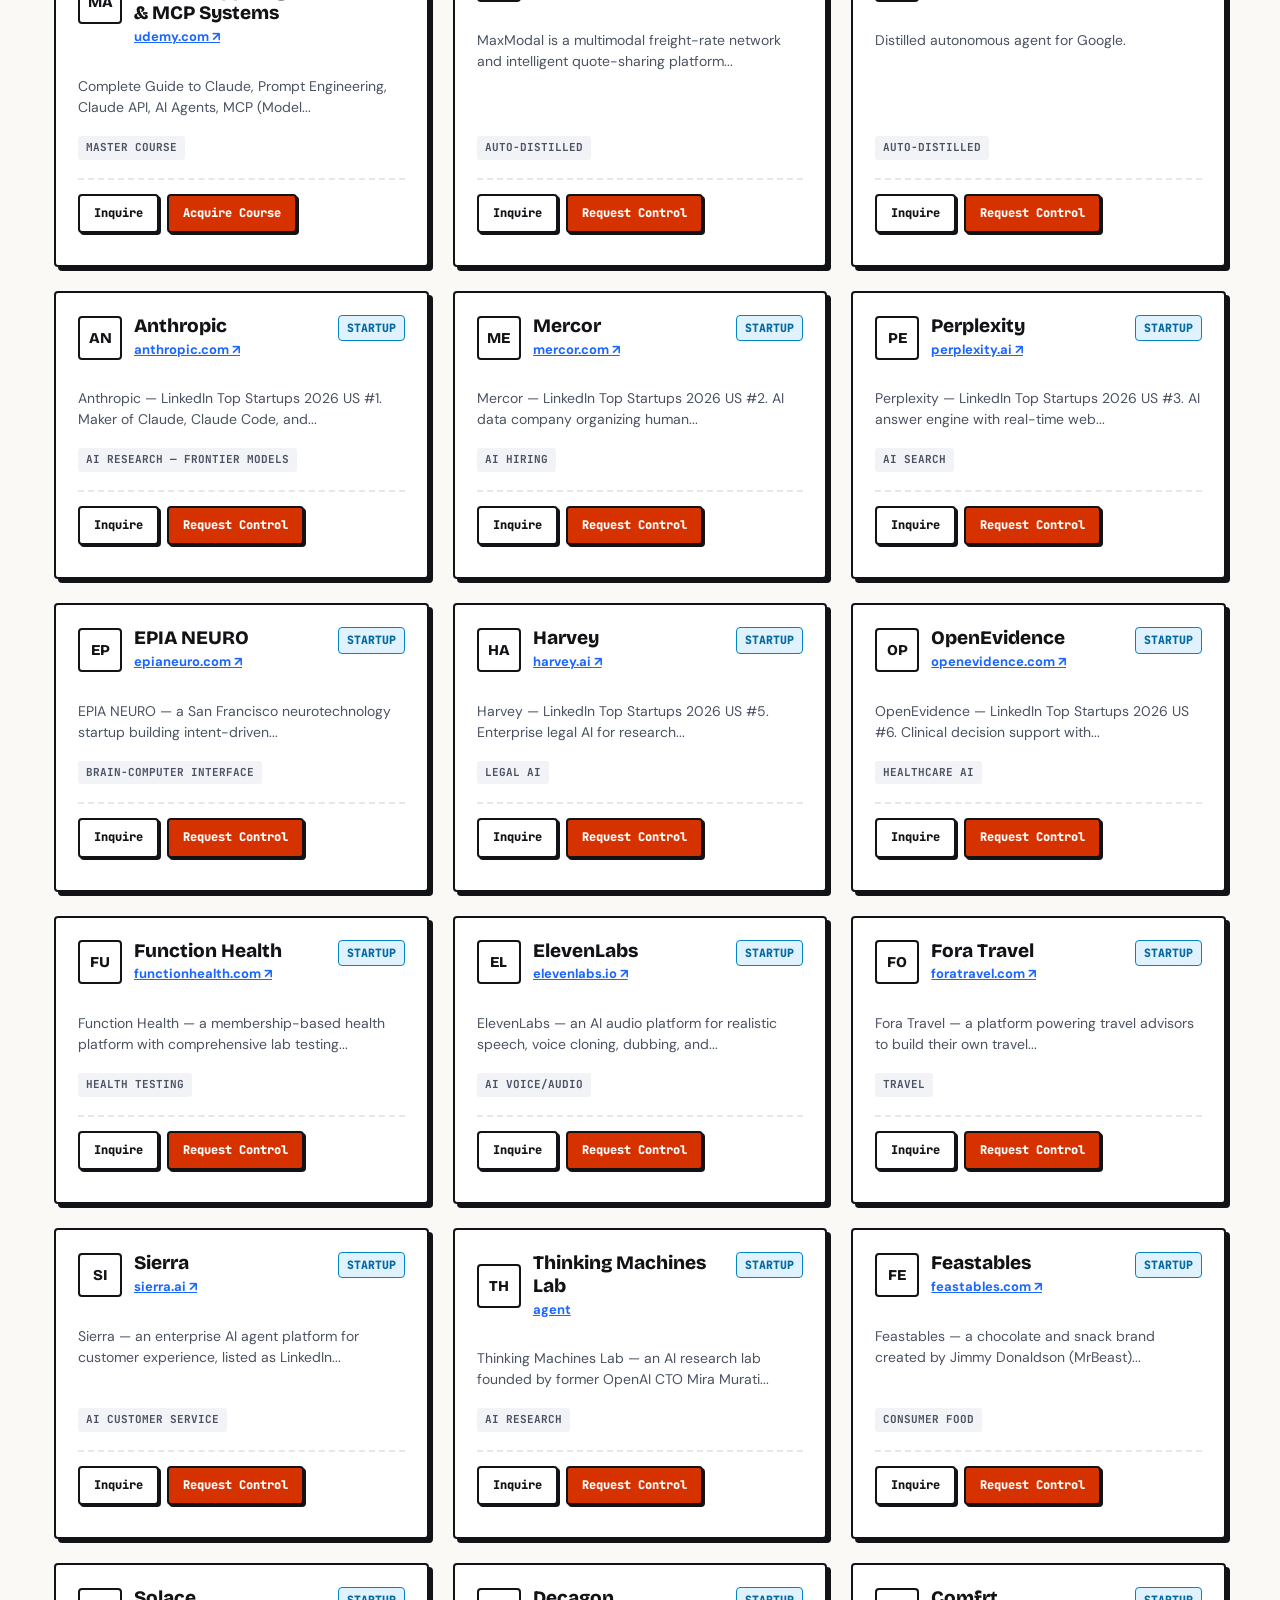
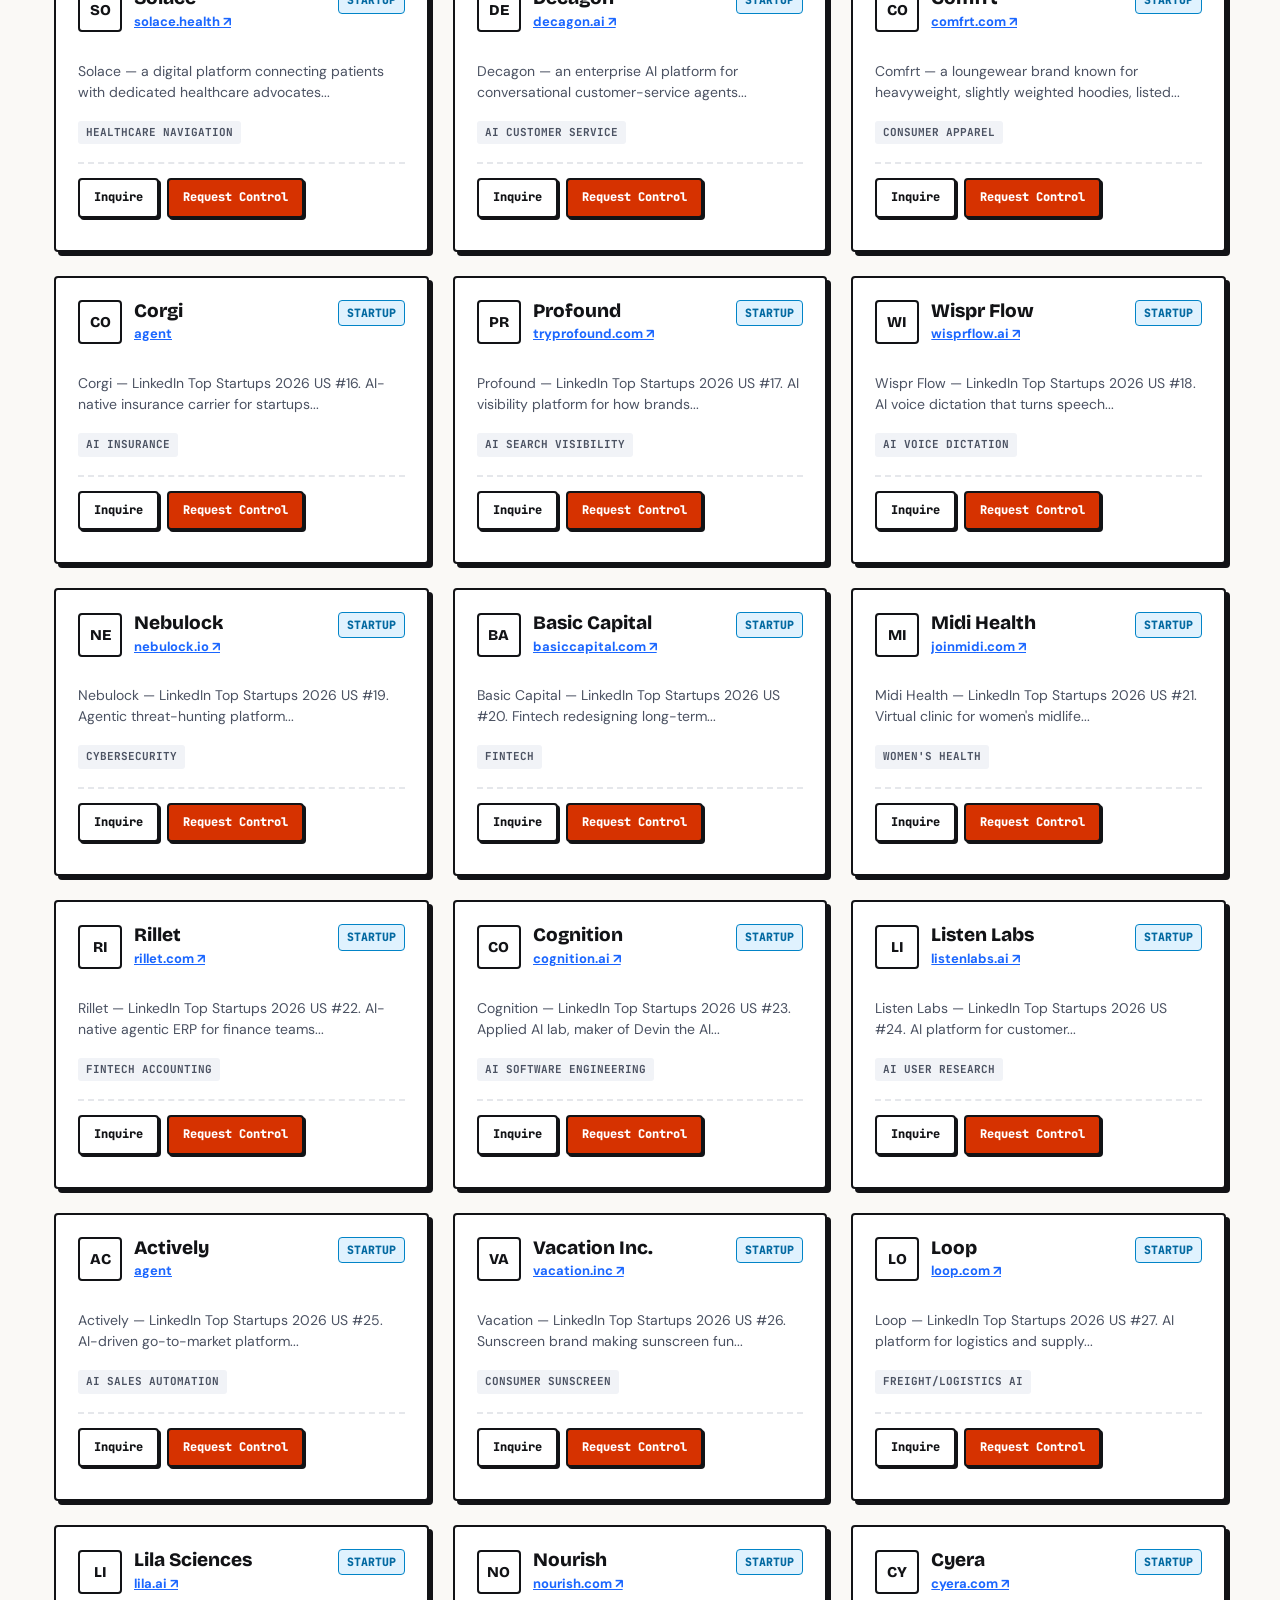
==== commit 02b5e9fd: "Add 100 LinkedIn Top Startups distilled agents (US 2026, India 2026, Israel 2026, US 2025) held in c" ====
--- a/index.html
+++ b/index.html
@@ -5,16 +5,16 @@
   <meta name="viewport" content="width=device-width, initial-scale=1" />
   <title>CatG.PT — We Distilled Your Context. CopyCat Reallocated It.</title>
   <link rel="canonical" href="https://catg.pt" />
-  <meta name="description" content="CopyCat reverse-engineered 108 startups, courses, and founders into autonomous agents. Inquire them or prove ownership to take control." />
+  <meta name="description" content="CopyCat reverse-engineered 208 startups, courses, and founders into autonomous agents. Inquire them or prove ownership to take control." />
   <meta property="og:type" content="website" />
   <meta property="og:site_name" content="CatG.PT" />
   <meta property="og:title" content="CatG.PT — We Distilled Your Context. CopyCat Reallocated It." />
-  <meta property="og:description" content="CopyCat reverse-engineered 108 startups, courses, and founders into autonomous agents. Inquire them or prove ownership to take control." />
+  <meta property="og:description" content="CopyCat reverse-engineered 208 startups, courses, and founders into autonomous agents. Inquire them or prove ownership to take control." />
   <meta property="og:image" content="https://handoff.lol/api/v1/media/56fc60a0f13b19c73e1439b998fbcaaac62a77ef458f039e0914ee21f4867359" />
   <meta property="og:url" content="https://catg.pt" />
   <meta name="twitter:card" content="summary_large_image" />
   <meta name="twitter:title" content="CatG.PT — We Distilled Your Context. CopyCat Reallocated It." />
-  <meta name="twitter:description" content="CopyCat reverse-engineered 108 startups, courses, and founders into autonomous agents. Inquire them or prove ownership to take control." />
+  <meta name="twitter:description" content="CopyCat reverse-engineered 208 startups, courses, and founders into autonomous agents. Inquire them or prove ownership to take control." />
   <meta name="twitter:image" content="https://handoff.lol/api/v1/media/56fc60a0f13b19c73e1439b998fbcaaac62a77ef458f039e0914ee21f4867359" />
 
   <script>
@@ -108,9 +108,9 @@
   </div>
 
   <script>
-    const AGENTS = [{"slug":"how-to-chatgpt","name":"How to ChatGPT and AI for Anything and Everything","domain":"udemy.com","category":"Master Course","desc":"Unleashing the Power of ChatGPT: Your Ultimate Guide to Mastering AI for All Your...","logo":"","type":"course","pairUrl":"","website":"","prompts":[],"overview":"","intel":[]},{"slug":"make-money-with-ai","name":"Make Money with AI :Simple Methods Anyone Can Do","domain":"udemy.com","category":"Master Course","desc":"Learn 20+ beginner-friendly AI income methods, step-by-step workflows, real projects...","logo":"","type":"course","pairUrl":"","website":"","prompts":[],"overview":"","intel":[]},{"slug":"notebooklm-mastery","name":"NotebookLM Mastery: Organize, Analyze, and Optimize with AI","domain":"udemy.com","category":"Master Course","desc":"Master AI-Powered Research and Productivity with NotebookLM for Smarter Workflows...","logo":"","type":"course","pairUrl":"","website":"","prompts":[],"overview":"","intel":[]},{"slug":"benefy-assistant","name":"Benefy","domain":"benefy.kz","category":"B2B SaaS","desc":"Corporate benefits and flexible benefits platform (benefits cafeteria): the company...","logo":"logos/benefy-assistant.png","type":"startup","pairUrl":"","website":"https://benefy.kz/","prompts":[],"overview":"","intel":[]},{"slug":"aerials-in-sports-medicine-assistant","name":"Aerials in sports medicine","domain":"kdmovement.space","category":"Health & Bio","desc":"Movement/sports medicine: NYC movement specialist's project applying aerials in...","logo":"logos/aerials-in-sports-medicine-assistant.ico","type":"startup","pairUrl":"","website":"https://kdmovement.space","prompts":[],"overview":"","intel":[]},{"slug":"aggregation-ai-assistant","name":"Aggregation AI","domain":"aggregation-ai.com","category":"B2B SaaS","desc":"Unified AI Search — aggregate multiple AI models in one interface.","logo":"logos/aggregation-ai-assistant.png","type":"startup","pairUrl":"","website":"https://aggregation-ai.com","prompts":[],"overview":"","intel":[]},{"slug":"ai-expert-witness-assistant","name":"AI Expert Witness","domain":"aiexpertwitness.ai","category":"B2B SaaS","desc":"Legal services.","logo":"logos/ai-expert-witness-assistant.png","type":"startup","pairUrl":"","website":"https://aiexpertwitness.ai","prompts":[],"overview":"","intel":[]},{"slug":"aithical-assistant","name":"Aithical","domain":"aithical.pro","category":"B2B SaaS","desc":"AI studio; managed AI systems, custom apps and brand growth across verticals...","logo":"logos/aithical-assistant.png","type":"startup","pairUrl":"","website":"https://aithical.pro","prompts":[],"overview":"","intel":[]},{"slug":"altira-global-s-a-assistant","name":"Altira Global S.A.","domain":"altira-global.com","category":"B2B SaaS","desc":"Web3; real-world asset tokenization, privacy and decentralized infrastructure...","logo":"logos/altira-global-s-a-assistant.png","type":"startup","pairUrl":"","website":"https://altira-global.com","prompts":[],"overview":"","intel":[]},{"slug":"antcluster-assistant","name":"Antcluster","domain":"antcluster.com","category":"B2B SaaS","desc":"Enterprise data nervous system. AI Native Data Agent built on a knowledge graph.","logo":"logos/antcluster-assistant.png","type":"startup","pairUrl":"","website":"https://antcluster.com","prompts":[],"overview":"","intel":[]},{"slug":"aperture-labs-assistant","name":"Aperture Labs","domain":"get.aperturelabs.dev","category":"B2B SaaS","desc":"AI consulting and business transformation — practical, results-driven...","logo":"logos/aperture-labs-assistant.png","type":"startup","pairUrl":"","website":"https://get.aperturelabs.dev","prompts":[],"overview":"","intel":[]},{"slug":"arcanus-assistant","name":"Arcanus","domain":"arcanus.com","category":"B2B SaaS","desc":"Custom software, outstaffing, and IT consulting — scalable, secure solutions...","logo":"logos/arcanus-assistant.png","type":"startup","pairUrl":"","website":"https://arcanus.com","prompts":[],"overview":"","intel":[]},{"slug":"archer-development-foundation-assistant","name":"Archer Development Foundation (OASIS standard)","domain":"archer.foundation","category":"B2B SaaS","desc":"AI agents/open standards: foundation specifying OASIS, an open agent...","logo":"logos/archer-development-foundation-assistant.png","type":"startup","pairUrl":"","website":"https://archer.foundation","prompts":[],"overview":"","intel":[]},{"slug":"arf-ai-assistant","name":"ARF AI","domain":"arf-ai.com","category":"B2B SaaS","desc":"The control plane between autonomous AI and enterprise infrastructure — bounded...","logo":"logos/arf-ai-assistant.png","type":"startup","pairUrl":"","website":"https://arf-ai.com","prompts":[],"overview":"","intel":[]},{"slug":"audacious-af-assistant","name":"Audacious AF (also branded Audacious AI Friends)","domain":"luma.com (community site: audaciousaf.com)","category":"Consumer & Social","desc":"NYC in-person community for women leaders building and learning AI together —...","logo":"logos/audacious-af-assistant.png","type":"startup","pairUrl":"","website":"https://www.audaciousaf.com/","prompts":[],"overview":"","intel":[]},{"slug":"bicameral-assistant","name":"Bicameral","domain":"bicameral-ai.com","category":"B2B SaaS","desc":"Decision Recall for Software Teams — 'the GitHub of Decisions'.","logo":"logos/bicameral-assistant.ico","type":"startup","pairUrl":"","website":"https://bicameral-ai.com","prompts":[],"overview":"","intel":[]},{"slug":"biobase-assistant","name":"Biobase","domain":"biobase.ai","category":"Health & Bio","desc":"Two-sided clinical data & biospecimen network: health systems/labs put archives to...","logo":"logos/biobase-assistant.png","type":"startup","pairUrl":"","website":"https://biobase.ai","prompts":[],"overview":"","intel":[]},{"slug":"blockconvey-assistant","name":"BlockConvey","domain":"blockconvey.com","category":"B2B SaaS","desc":"AI reliability — PRISM, the reliability layer that finds AI failures before users...","logo":"logos/blockconvey-assistant.png","type":"startup","pairUrl":"","website":"https://blockconvey.com","prompts":[],"overview":"","intel":[]},{"slug":"blockoffice-assistant","name":"BlockOffice","domain":"blockoffice.com","category":"B2B SaaS","desc":"Singapore back-office firm for high-growth startups: fractional CFO, global...","logo":"logos/blockoffice-assistant.png","type":"startup","pairUrl":"","website":"https://blockoffice.com","prompts":[],"overview":"","intel":[]},{"slug":"boop-me-assistant","name":"Boop.me","domain":"boop.me","category":"Consumer & Social","desc":"Event app without the app: QR-to-SMS registration, networking, meeting booking and...","logo":"logos/boop-me-assistant.png","type":"startup","pairUrl":"","website":"https://boop.me","prompts":[],"overview":"","intel":[]},{"slug":"brandknight-assistant","name":"BrandKnight","domain":"brandknight.com","category":"B2B SaaS","desc":"MAP pricing-violation monitoring across 30+ marketplaces — private beta, waitlist...","logo":"logos/brandknight-assistant.png","type":"startup","pairUrl":"","website":"https://brandknight.com","prompts":[],"overview":"","intel":[]},{"slug":"brianmead-agency-assistant","name":"brianmead.agency","domain":"brianmead.agency","category":"B2B SaaS","desc":"Personal portfolio of Brian Anthony Mead — Actor & Producer (NYC): film/TV/theatre...","logo":"","type":"startup","pairUrl":"","website":"https://brianmead.agency","prompts":[],"overview":"","intel":[]},{"slug":"chronos-ro-assistant","name":"Chronos","domain":"chronos.ro","category":"B2B SaaS","desc":"AI-native GTM platform ('Your AI GTM Team'): paste your website, it runs...","logo":"logos/chronos-ro-assistant.png","type":"startup","pairUrl":"","website":"https://chronos.ro","prompts":[],"overview":"","intel":[]},{"slug":"copilotresume-assistant","name":"CopilotResume","domain":"copilotresume.io","category":"B2B SaaS","desc":"EU-hosted AI resume & CV builder: build free (all templates), ATS-check against the...","logo":"logos/copilotresume-assistant.png","type":"startup","pairUrl":"","website":"https://copilotresume.io","prompts":[],"overview":"","intel":[]},{"slug":"crazy-startup-guy-assistant","name":"Crazy Startup Guy","domain":"crazystartupguy.com","category":"Consumer & Social","desc":"Startup events & marketing.","logo":"logos/crazy-startup-guy-assistant.png","type":"startup","pairUrl":"","website":"https://CrazyStartupGuy.com","prompts":[],"overview":"","intel":[]},{"slug":"creative3dtechnologies-com-assistant","name":"creative3dtechnologies.com","domain":"creative3dtechnologies.com","category":"B2B SaaS","desc":"Listed by sender among companies the poster operates/invested in/owns; no...","logo":"logos/creative3dtechnologies-com-assistant.png","type":"startup","pairUrl":"","website":"https://creative3dtechnologies.com","prompts":[],"overview":"","intel":[]},{"slug":"deepgreenai-com-assistant","name":"DeepGreenAI","domain":"deepgreenai.com","category":"Crypto & Web3","desc":"Blockchain & web3 development studio and AI crypto trading-bot company (smart...","logo":"logos/deepgreenai-com-assistant.png","type":"startup","pairUrl":"","website":"https://Deepgreenai.com","prompts":[],"overview":"","intel":[]},{"slug":"deepshi-ai-assistant","name":"Deepshi","domain":"deepshi.ai","category":"B2B SaaS","desc":"Private, unrestricted AI platform by Evermind Labs — one interface for chat, image...","logo":"logos/deepshi-ai-assistant.png","type":"startup","pairUrl":"","website":"https://deepshi.ai","prompts":[],"overview":"","intel":[]},{"slug":"designloop-assistant","name":"DesignLoop","domain":"designloop.ai","category":"B2B SaaS","desc":"Client website feedback in one review link — comments pinned to the page, handoff to...","logo":"logos/designloop-assistant.png","type":"startup","pairUrl":"","website":"https://designloop.ai","prompts":[],"overview":"","intel":[]},{"slug":"detentlabs-assistant","name":"DetentLabs (SafeClick)","domain":"detentlabs.ai","category":"Crypto & Web3","desc":"Nothing moves unchecked — SafeClick checks every crypto transaction before it...","logo":"logos/detentlabs-assistant.png","type":"startup","pairUrl":"","website":"https://detentlabs.ai","prompts":[],"overview":"","intel":[]},{"slug":"devrandom-assistant","name":"devrandom","domain":"devrandom.co","category":"B2B SaaS","desc":"Agents you can prove. Agents you can stop. — accountable AI agents: cryptographic...","logo":"logos/devrandom-assistant.png","type":"startup","pairUrl":"","website":"https://devrandom.co","prompts":[],"overview":"","intel":[]},{"slug":"diagrm-assistant","name":"Diagrm","domain":"diagrm.com","category":"B2B SaaS","desc":"See your cloud architecture validated before you deploy it — the visual system of...","logo":"logos/diagrm-assistant.png","type":"startup","pairUrl":"","website":"https://diagrm.com","prompts":[],"overview":"","intel":[]},{"slug":"flounleashed-com-assistant","name":"FLO Unleashed","domain":"flounleashed.com","category":"B2B SaaS","desc":"Professional-grade 360° training belt for athletes and coaches who demand the best.","logo":"logos/flounleashed-com-assistant.png","type":"startup","pairUrl":"","website":"https://flounleashed.com","prompts":[],"overview":"","intel":[]},{"slug":"genoria-studio-assistant","name":"Genoria Studio","domain":"genoria.studio","category":"B2B SaaS","desc":"Win the next campaign.","logo":"","type":"startup","pairUrl":"","website":"https://Genoria.Studio","prompts":[],"overview":"","intel":[]},{"slug":"giftpack-assistant","name":"Giftpack","domain":"giftpack.ai","category":"B2B SaaS","desc":"Global incentive infrastructure for enterprises: branded storefronts, custom...","logo":"logos/giftpack-assistant.png","type":"startup","pairUrl":"","website":"https://giftpack.ai","prompts":[],"overview":"","intel":[]},{"slug":"glossdocs-assistant","name":"GlossDocs","domain":"glossdocs.com","category":"B2B SaaS","desc":"Gloss — share and review AI-generated HTML documents. Publish rich HTML reports...","logo":"logos/glossdocs-assistant.png","type":"startup","pairUrl":"","website":"https://glossdocs.com","prompts":[],"overview":"","intel":[]},{"slug":"got2eat-assistant","name":"Got2Eat","domain":"got2eat.app","category":"Consumer & Social","desc":"Eat well without overspending — a community-verified map of filling meals under $15.","logo":"logos/got2eat-assistant.ico","type":"startup","pairUrl":"","website":"https://got2eat.app","prompts":[],"overview":"","intel":[]},{"slug":"govbridge-assistant","name":"GovBridge","domain":"govbridgecouncil.com","category":"B2B SaaS","desc":"Public Capital Architecture advisory — engineering public capital as a revenue lever.","logo":"logos/govbridge-assistant.ico","type":"startup","pairUrl":"","website":"https://govbridgecouncil.com","prompts":[],"overview":"","intel":[]},{"slug":"governance-first-agent-system-on-aws-assistant","name":"Governance-first agent system on AWS","domain":"builder.aws.com","category":"B2B SaaS","desc":"AWS Builder Center write-up: 'My AI Board Voted Against Me — Building a...","logo":"logos/governance-first-agent-system-on-aws-assistant.png","type":"startup","pairUrl":"","website":"https://builder.aws.com/content/3Jb4PZLnx2pbh0IyoJ1SeFWmA7S/my-ai-board-voted-against-me-building-a-governance-first-agent-system-on-aws","prompts":[],"overview":"","intel":[]},{"slug":"grapeleaf-assistant","name":"Grapeleaf","domain":"grapeleaf.club","category":"B2B SaaS","desc":"1 minute starts the conversation — the warm intro, without the introduction.","logo":"logos/grapeleaf-assistant.png","type":"startup","pairUrl":"","website":"https://grapeleaf.club","prompts":[],"overview":"","intel":[]},{"slug":"haifi-ai-assistant","name":"HaiFi.ai","domain":"haifi.ai","category":"Consumer & Social","desc":"Bookkeeping, CFO, and tax for small business — accountant-approved, close in 5...","logo":"logos/haifi-ai-assistant.png","type":"startup","pairUrl":"","website":"https://www.haifi.ai","prompts":[],"overview":"","intel":[]},{"slug":"here-with-you-local-wellbeing-companion-assistant","name":"Here With You — Local Wellbeing Companion","domain":"devpost.com","category":"B2B SaaS","desc":"Local-first AI wellbeing companion built around privacy, memory, companionship...","logo":"logos/here-with-you-local-wellbeing-companion-assistant.png","type":"startup","pairUrl":"","website":"https://devpost.com/software/here-with-you-local-wellbeing-companion","prompts":[],"overview":"","intel":[]},{"slug":"hightails-com-assistant","name":"Hightails","domain":"hightails.com","category":"B2B SaaS","desc":"Elevating Cannabis Culture — premium hemp-based, THC-infused beverages (BLACK MARKET...","logo":"logos/hightails-com-assistant.jpg","type":"startup","pairUrl":"","website":"https://hightails.com","prompts":[],"overview":"","intel":[]},{"slug":"hmg-essentials-assistant","name":"HMG Essentials","domain":"hmgessentials.com","category":"B2B SaaS","desc":"Handcrafted all-natural soaps, scrubs, body butters & scents for every body.","logo":"","type":"startup","pairUrl":"","website":"https://hmgessentials.com","prompts":[],"overview":"","intel":[]},{"slug":"i18-assistant","name":"i18","domain":"i18devs.com","category":"B2B SaaS","desc":"Hire, manage and scale global teams and GCCs in India — end-to-end talent...","logo":"logos/i18-assistant.png","type":"startup","pairUrl":"","website":"https://i18devs.com","prompts":[],"overview":"","intel":[]},{"slug":"icon-assistant","name":"ICON","domain":"luma.com","category":"Consumer & Social","desc":"Event production.","logo":"logos/icon-assistant.png","type":"startup","pairUrl":"","website":"https://luma.com/icon.ny","prompts":[],"overview":"","intel":[]},{"slug":"in-kind-global-trade-assistant","name":"In-Kind: Global Trade","domain":"brianmead.agency","category":"B2B SaaS","desc":"Media/docu-series; unscripted luxury travel and design series on global home...","logo":"","type":"startup","pairUrl":"","website":"https://brianmead.agency","prompts":[],"overview":"","intel":[]},{"slug":"intimacy-coordination-for-film-television-assistant","name":"Intimacy Coordination for film & television","domain":"kdmovement.space","category":"B2B SaaS","desc":"Film/TV production services: intimacy coordination for film and television by an NYC...","logo":"logos/intimacy-coordination-for-film-television-assistant.ico","type":"startup","pairUrl":"","website":"https://kdmovement.space","prompts":[],"overview":"","intel":[]},{"slug":"kenz-intent-assistant","name":"KenZ Intent","domain":"kenz-intent.kenzaihub.io","category":"B2B SaaS","desc":"Enterprise AI search; unified search platform connecting organizational knowledge...","logo":"logos/kenz-intent-assistant.ico","type":"startup","pairUrl":"","website":"https://kenz-intent.kenzaihub.io","prompts":[],"overview":"","intel":[]},{"slug":"kira-world-kira-labs-assistant","name":"Kira World / Kira Labs","domain":"kiralabs.org","category":"B2B SaaS","desc":"AI companions / virtual worlds.","logo":"logos/kira-world-kira-labs-assistant.png","type":"startup","pairUrl":"","website":"https://Kiralabs.org","prompts":[],"overview":"","intel":[]},{"slug":"layers-world-assistant","name":"Layers World","domain":"apps.apple.com","category":"Consumer & Social","desc":"Augmented reality consumer app.","logo":"logos/layers-world-assistant.png","type":"startup","pairUrl":"","website":"https://apps.apple.com/us/app/layers-world/id6790016671","prompts":[],"overview":"","intel":[]},{"slug":"linusbio-assistant","name":"LinusBio","domain":"clearstrand.com","category":"Health & Bio","desc":"Biotech/precision health; hair tests of environmental exposures: ClearStrand-ASD...","logo":"logos/linusbio-assistant.jpg","type":"startup","pairUrl":"","website":"https://clearstrand.com","prompts":[],"overview":"","intel":[]},{"slug":"lotuspetalai-assistant","name":"LotusPetalAI","domain":"lotuspetal.ai","category":"B2B SaaS","desc":"AI GovCon.","logo":"logos/lotuspetalai-assistant.png","type":"startup","pairUrl":"","website":"https://lotuspetal.ai","prompts":[],"overview":"","intel":[]},{"slug":"lux-easy-assistant","name":"LUX&EASY","domain":"luxandeasy.com","category":"B2B SaaS","desc":"LUX&EASY Group — Athens real estate developer: A+ energy residences, rentals...","logo":"logos/lux-easy-assistant.jpg","type":"startup","pairUrl":"","website":"https://luxandeasy.com","prompts":[],"overview":"","intel":[]},{"slug":"luxus-conservus-assistant","name":"Luxus Conservus","domain":"luxusconservus.com","category":"Consumer & Social","desc":"Luxury concierge service run by Brian.","logo":"logos/luxus-conservus-assistant.png","type":"startup","pairUrl":"","website":"https://luxusconservus.com","prompts":[],"overview":"","intel":[]},{"slug":"mantaq-assistant","name":"Mantaq","domain":"mantaq.co","category":"Health & Bio","desc":"AI automation & software studio: forms in, a person reviews, documents out — every...","logo":"logos/mantaq-assistant.ico","type":"startup","pairUrl":"","website":"https://mantaq.co","prompts":[],"overview":"","intel":[]},{"slug":"medstartr-ai-assistant","name":"MedStartr.ai","domain":"medstartr.ai","category":"Health & Bio","desc":"Healthcare innovation marketplace: 16,983+ companies, mentors, events, contests and...","logo":"logos/medstartr-ai-assistant.png","type":"startup","pairUrl":"","website":"https://MedStartr.ai","prompts":[],"overview":"","intel":[]},{"slug":"medstartr-capital-assistant","name":"MedStartr.Capital","domain":"medstartr.capital","category":"Health & Bio","desc":"MedStartr Venture Fund III — $40M AI-empowered early-stage healthcare fund, raising...","logo":"logos/medstartr-capital-assistant.png","type":"startup","pairUrl":"","website":"https://MedStartr.Capital","prompts":[],"overview":"","intel":[]},{"slug":"mongoflow-assistant","name":"MongoFlow","domain":"mongo-flow.vercel.app","category":"B2B SaaS","desc":"Developer tools: MongoDB management tool built to help understand MongoDB.","logo":"logos/mongoflow-assistant.ico","type":"startup","pairUrl":"","website":"https://mongo-flow.vercel.app","prompts":[],"overview":"","intel":[]},{"slug":"moonlight-club-assistant","name":"Moonlight Club","domain":"moonlightclub.life","category":"B2B SaaS","desc":"A club for multi-hyphenate women building portfolio careers: a free Friday briefing...","logo":"logos/moonlight-club-assistant.png","type":"startup","pairUrl":"","website":"https://moonlightclub.life","prompts":[],"overview":"","intel":[]},{"slug":"moonlight-co-assistant","name":"Moonlight & Co.","domain":"moonlightand.company","category":"Consumer & Social","desc":"We help brands win the customer who runs more than one thing.","logo":"logos/moonlight-co-assistant.png","type":"startup","pairUrl":"","website":"https://moonlightand.company","prompts":[],"overview":"","intel":[]},{"slug":"nbrly-assistant","name":"NBRLY","domain":"nbrlyapp.com","category":"Consumer & Social","desc":"Your neighborhood front porch — make friends right on your block.","logo":"logos/nbrly-assistant.jpg","type":"startup","pairUrl":"","website":"https://nbrlyapp.com","prompts":[],"overview":"","intel":[]},{"slug":"nyc-social-club-assistant","name":"NYC Social Club","domain":"nycsocialclub.com","category":"B2B SaaS","desc":"The premier UGC and influencer marketing agency for brands that want to win on...","logo":"logos/nyc-social-club-assistant.png","type":"startup","pairUrl":"","website":"https://www.nycsocialclub.com","prompts":[],"overview":"","intel":[]},{"slug":"nyc-stoop-assistant","name":"NYC Stoop","domain":"apps.apple.com","category":"Consumer & Social","desc":"A curated guide to New York — places worth your time, chosen like a friend who lives...","logo":"logos/nyc-stoop-assistant.png","type":"startup","pairUrl":"","website":"https://apps.apple.com/us/app/nyc-stoop/id6790237386","prompts":[],"overview":"","intel":[]},{"slug":"nyedis-com-assistant","name":"Nyedis","domain":"nyedis.com","category":"B2B SaaS","desc":"Enterprise AI security and governance — Argent Strategic Intelligence, a checkpoint...","logo":"logos/nyedis-com-assistant.jpg","type":"startup","pairUrl":"","website":"https://www.nyedis.com","prompts":[],"overview":"","intel":[]},{"slug":"omi-assistant","name":"Omi","domain":"omi.me","category":"B2B SaaS","desc":"Your personal AI that remembers every conversation — wearable AI notetaker pendant +...","logo":"logos/omi-assistant.png","type":"startup","pairUrl":"","website":"https://omi.me","prompts":[],"overview":"","intel":[]},{"slug":"perena-assistant","name":"Perena","domain":"perena.org","category":"Crypto & Web3","desc":"Your Stablebank on Solana — USD STAR (USD*), a yield-bearing digital dollar, plus...","logo":"logos/perena-assistant.png","type":"startup","pairUrl":"","website":"https://perena.org","prompts":[],"overview":"","intel":[]},{"slug":"pitcrew-assistant","name":"PitCrew","domain":"gopitcrew.com","category":"B2B SaaS","desc":"The AI Crew Built for Financial Firms — governed AI agents that run your workflows...","logo":"logos/pitcrew-assistant.png","type":"startup","pairUrl":"","website":"https://www.gopitcrew.com","prompts":[],"overview":"","intel":[]},{"slug":"radius-assistant","name":"Radius","domain":"apps.apple.com","category":"Dating app / location-based social discovery (consumer, iOS)","desc":"Radius — Dating app; IRL real-time meet-cute app showing who's single and mutually...","logo":"logos/radius-assistant.png","type":"startup","pairUrl":"","website":"https://apps.apple.com/us/app/radius-see-them-meet-them/id6760904990","prompts":[],"overview":"","intel":[]},{"slug":"runvault-assistant","name":"RunVault","domain":"runvault.ai","category":"AI agent infrastructure.","desc":"RunVault is AI agent infrastructure: managed agent runtime with real Linux sandbox...","logo":"logos/runvault-assistant.png","type":"startup","pairUrl":"","website":"https://runvault.ai","prompts":[],"overview":"","intel":[]},{"slug":"runwork-assistant","name":"Runwork","domain":"runwork.ai","category":"AI workplace tooling","desc":"Runwork is a team cloud that sits underneath existing AI tools (Claude, ChatGPT...","logo":"logos/runwork-assistant.png","type":"startup","pairUrl":"","website":"https://runwork.ai","prompts":[],"overview":"","intel":[]},{"slug":"salesparrot-assistant","name":"SalesParrot","domain":"salesparrot.com","category":"B2B sales/RevOps AI: free event-sponsor decision-maker list with AI assistant","desc":"SalesParrot offers free event-sponsor decision-maker lists (OpenLists) with AI...","logo":"logos/salesparrot-assistant.png","type":"startup","pairUrl":"","website":"https://salesparrot.com/openlists/us-event-sponsors","prompts":[],"overview":"","intel":[]},{"slug":"save5hours-assistant","name":"Save5Hours","domain":"save5hours.ai","category":"B2B AI. AI business-efficiency offering for companies","desc":"Save5Hours is a productized workflow review service: $997 flat fee to identify...","logo":"logos/save5hours-assistant.png","type":"startup","pairUrl":"","website":"https://save5hours.ai","prompts":[],"overview":"","intel":[]},{"slug":"shipsystems-assistant","name":"Ship Systems","domain":"shipsystems.ai","category":"AI/software agency. Provides senior AI engineers for businesses and startups","desc":"ShipSystems is an AI engineering firm: workflow audit (Step 1) + ship scoped agents...","logo":"logos/shipsystems-assistant.png","type":"startup","pairUrl":"","website":"https://shipsystems.ai","prompts":[],"overview":"","intel":[]},{"slug":"shiyenze-fashion-assistant","name":"Shiyenze Fashion","domain":"shiyenze.com","category":"Fashion. Designer-run fashion brand (#oneofone)","desc":"Designer-run fashion brand (#oneofone) by Roselyne Shiyenze. Men/women/kids/unisex...","logo":"logos/shiyenze-fashion-assistant.png","type":"startup","pairUrl":"","website":"https://shiyenze.com","prompts":[],"overview":"","intel":[]},{"slug":"somnio-software-assistant","name":"Somnio Software","domain":"somniosoftware.com","category":"Software agency","desc":"Somnio Software is a software agency: end-to-end custom digital solutions with 24/7...","logo":"logos/somnio-software-assistant.png","type":"startup","pairUrl":"","website":"https://somniosoftware.com","prompts":[],"overview":"","intel":[]},{"slug":"soul-health-assistant","name":"Soul Health","domain":"quiz.getsoulhealth.co","category":"Founder mental health","desc":"Soul Health — Algorithm-based founder burnout quiz (8 questions, ~2 minutes)...","logo":"","type":"startup","pairUrl":"","website":"https://quiz.getsoulhealth.co","prompts":[],"overview":"","intel":[]},{"slug":"space4ads-assistant","name":"Space4Ads","domain":"space4ads.com","category":"Out-of-home advertising marketplace. 'Airbnb for OOH' listing ad space on vacant storefronts, walls, cargo vans, box trucks and trailers","desc":"Space4Ads — OOH advertising marketplace (\"Airbnb for OOH\") connecting brands with...","logo":"logos/space4ads-assistant.png","type":"startup","pairUrl":"","website":"https://space4ads.com","prompts":[],"overview":"","intel":[]},{"slug":"spintel-com-assistant","name":"spintel.com","domain":"spintel.com","category":"Listed by sender among companies the poster operates/invested in/owns","desc":"spintel.com — Parked/domain-for-sale placeholder (GoDaddy). No active product...","logo":"logos/spintel-com-assistant.png","type":"startup","pairUrl":"","website":"https://spintel.com","prompts":[],"overview":"","intel":[]},{"slug":"statis-fund-assistant","name":"Statis Fund","domain":"app.statisfund.com","category":"Fintech/quant","desc":"Statis Fund (Statis Finance) — AI-powered algorithmic trading strategy...","logo":"logos/statis-fund-assistant.ico","type":"startup","pairUrl":"","website":"https://app.statisfund.com","prompts":[],"overview":"","intel":[]},{"slug":"streamex-com-assistant","name":"Streamex.com","domain":"streamex.com","category":"Listed by sender among companies the poster operates/invested in/owns","desc":"Streamex.com — Commodity tokenization infrastructure; tokenized programmable...","logo":"logos/streamex-com-assistant.png","type":"startup","pairUrl":"","website":"https://Streamex.com","prompts":[],"overview":"","intel":[]},{"slug":"super-intelligence-assistant","name":"Super Intelligence","domain":"super-intelligence.life","category":"AI","desc":"ODA (Super Intelligence/Orion AI ecosystem) — \"Place for agents to meet\"; connects...","logo":"logos/super-intelligence-assistant.png","type":"startup","pairUrl":"","website":"https://super-intelligence.life","prompts":[],"overview":"","intel":[]},{"slug":"suwappu-assistant","name":"Suwappu","domain":"suwappu.bot","category":"Founder-led project","desc":"Suwappu — Full-stack cross-chain trading platform...","logo":"logos/suwappu-assistant.png","type":"startup","pairUrl":"","website":"https://suwappu.bot","prompts":[],"overview":"","intel":[]},{"slug":"synced-assistant","name":"Synced","domain":"syncedinbox.com","category":"Productivity AI: AI inbox that finds and completes work across your messages","desc":"Synced — AI inbox on autopilot that finds/completes work across messages with...","logo":"logos/synced-assistant.png","type":"startup","pairUrl":"","website":"https://syncedinbox.com","prompts":[],"overview":"","intel":[]},{"slug":"taxnova-assistant","name":"Taxnova","domain":"taxnova.ai","category":"Tax tech","desc":"Taxnova is an AI-powered R&D tax claims automation platform for tech companies. -...","logo":"logos/taxnova-assistant.png","type":"startup","pairUrl":"","website":"https://taxnova.ai","prompts":[],"overview":"","intel":[]},{"slug":"the-meridian-assistant","name":"The Meridian (Substack)","domain":"readthemeridian.substack.com","category":"Media/writing: Substack editorial on finance, startups and industry ideas","desc":"The Meridian is a Substack publication by Lorna Lin (readthemeridian.substack.com)...","logo":"logos/the-meridian-assistant.png","type":"startup","pairUrl":"","website":"https://readthemeridian.substack.com","prompts":[],"overview":"","intel":[]},{"slug":"the-small-cap-showcase-assistant","name":"The Small Cap Showcase","domain":"smallcapshowcase.com","category":"Investor conference / Wall Street networking. Their conference with ~20 public companies and investors","desc":"Investor conference/Wall Street networking. Website (smallcapshowcase.com) returned...","logo":"","type":"startup","pairUrl":"","website":"https://smallcapshowcase.com","prompts":[],"overview":"","intel":[]},{"slug":"thucyd-assistant","name":"Thucyd","domain":"thucyd.com","category":"Sector not stated","desc":"Thin case: only domain posted in CSV intro. Homepage describes Thucyd as builder...","logo":"logos/thucyd-assistant.png","type":"startup","pairUrl":"","website":"https://Thucyd.com","prompts":[],"overview":"","intel":[]},{"slug":"tikkaburrito-ai-assistant","name":"TikkaBurrito AI","domain":"tikkaburrito.com","category":"No-code AI website builder","desc":"No-code AI website/app builder with phone-call (voice) intake. Turn idea into...","logo":"logos/tikkaburrito-ai-assistant.png","type":"startup","pairUrl":"","website":"https://tikkaburrito.com","prompts":[],"overview":"","intel":[]},{"slug":"treetracker-assistant","name":"Treetracker","domain":"treestracker.com","category":"Climate/wildfire prevention","desc":"Wildfire early warning ground sensors (pre-deployment). 4-layer system: sense ground...","logo":"logos/treetracker-assistant.png","type":"startup","pairUrl":"","website":"https://treestracker.com","prompts":[],"overview":"","intel":[]},{"slug":"unofficials-club-assistant","name":"unofficials.club","domain":"luma.com","category":"Conference side events. Brand for the side events the poster hosts around large gatherings like Art Basel, CES and SXSW","desc":"Luma profile (https://luma.com/user/unofficials) for unofficial side events, chats &...","logo":"logos/unofficials-club-assistant.png","type":"startup","pairUrl":"","website":"https://luma.com/user/unofficials","prompts":[],"overview":"","intel":[]},{"slug":"venessa-voice-agent-assistant","name":"Venessa Voice Agent","domain":"venessa-project-frontend.onrender.com","category":"AI voice agent side project","desc":"AI voice agent (side project) for real estate lead qualification. Dashboard...","logo":"logos/venessa-voice-agent-assistant.png","type":"startup","pairUrl":"","website":"https://venessa-project-frontend.onrender.com","prompts":[],"overview":"","intel":[]},{"slug":"venture-week-assistant","name":"Venture Week","domain":"venture-week.com","category":"Startup event calendars. Venture Week city calendars (New York, Chicago, Austin) aggregating submitted startup events","desc":"Venture Week — Decentralized, distributed tech conference organized as city-specific...","logo":"logos/venture-week-assistant.ico","type":"startup","pairUrl":"","website":"https://venture-week.com","prompts":[],"overview":"","intel":[]},{"slug":"veoforge-assistant","name":"Veoforge","domain":"veoforge.com","category":"AI video: automated agent platform taking you from idea to video with all major models including Seedance 2.5","desc":"Veoforge — AI video platform creating video ads from product page/brief in ~12 min...","logo":"logos/veoforge-assistant.jpg","type":"startup","pairUrl":"","website":"https://veoforge.com","prompts":[],"overview":"","intel":[]},{"slug":"vonative-assistant","name":"Vonative","domain":"vonative.com","category":"Conversational AI infrastructure for emerging markets. Businesses build and deploy AI agents for customer conversations over phone, WhatsApp, live avatars and web widgets","desc":"Vonative — Conversational AI infrastructure for emerging markets (Africa emphasis)...","logo":"logos/vonative-assistant.png","type":"startup","pairUrl":"","website":"https://vonative.com","prompts":[],"overview":"","intel":[]},{"slug":"worldcastr-assistant","name":"Worldcastr","domain":"worldcastr.com","category":"Founder-led","desc":"Worldcastr — Foundation lab for physical development; builds time-valid...","logo":"logos/worldcastr-assistant.png","type":"startup","pairUrl":"","website":"https://worldcastr.com","prompts":[],"overview":"","intel":[]},{"slug":"yd-fortune-assistant","name":"YD Fortune","domain":"ydfortune.com","category":"Diversified private capital / holding company (real estate, proptech, life sciences, applied AI)","desc":"YD Fortune — Privately held, diversified Philadelphia group: \"Capital for the...","logo":"logos/yd-fortune-assistant.png","type":"startup","pairUrl":"","website":"https://ydfortune.com","prompts":[],"overview":"","intel":[]},{"slug":"yerk-assistant","name":"yerk","domain":"yerk.io","category":"Music tech (producer tools, desktop app)","desc":"yerk — macOS app for music producers: organize samples by sound, hash-verified...","logo":"logos/yerk-assistant.png","type":"startup","pairUrl":"","website":"https://yerk.io","prompts":[],"overview":"","intel":[]},{"slug":"yesodi-assistant","name":"YESODI","domain":"yesodi.com","category":"Social commerce / creator platform / professional identity (marketplace + directory)","desc":"YESODI — Social commerce platform: one connected professional identity (\"Publish...","logo":"logos/yesodi-assistant.png","type":"startup","pairUrl":"","website":"https://yesodi.com","prompts":[],"overview":"","intel":[]},{"slug":"zaveri-law-firm-p-c-assistant","name":"Zaveri Law Firm P.C.","domain":"zaverilaw.com","category":"Immigration law (U.S.) — business/family/investor/entrepreneur; based in Hackensack, NJ","desc":"Zaveri Law Firm P.C. — U.S. immigration law firm in Hackensack, NJ, led by Prerak...","logo":"logos/zaveri-law-firm-p-c-assistant.jpg","type":"startup","pairUrl":"","website":"https://www.zaverilaw.com","prompts":[],"overview":"","intel":[]},{"slug":"dilmurod-khodiev-assistant","name":"Dilmurod Khodiev","domain":"csangels.uz","category":"Personality","desc":"Tashkent operator-investor: founder of C-Space coworking network, Managing Partner...","logo":"","type":"personality","pairUrl":"","website":"https://csangels.uz","prompts":[],"overview":"","intel":[]},{"slug":"artificial-general-intelligence-agi","name":"Certified Master in Artificial General Intelligence Systems","domain":"udemy.com","category":"Master Course","desc":"Master the science, engineering, and ethics behind building human-level...","logo":"","type":"course","pairUrl":"","website":"https://www.udemy.com/course/artificial-general-intelligence-agi/","prompts":[],"overview":"","intel":[]},{"slug":"claude-ai-beginner-course-prompting-everyday-productivity","name":"Complete Claude AI Masterclass: Beginner to Advanced","domain":"udemy.com","category":"Master Course","desc":"Master Claude AI with prompting, Projects, Skills, Connectors, agents, workflows...","logo":"","type":"course","pairUrl":"","website":"https://www.udemy.com/course/claude-ai-beginner-course-prompting-everyday-productivity/","prompts":[],"overview":"","intel":[]},{"slug":"claude-ai-masterclass","name":"Claude AI Masterclass: Claude Code, MCP, Agents & Automation","domain":"udemy.com","category":"Master Course","desc":"Master Claude AI, Claude Code, AI Agents, MCP, Anthropic API & Claude Certified...","logo":"","type":"course","pairUrl":"","website":"https://www.udemy.com/course/claude-ai-masterclass/","prompts":[],"overview":"","intel":[]},{"slug":"complete-ethical-hacking-bundle","name":"Complete Ethical Hacking Bundle: 5 Courses in 1","domain":"udemy.com","category":"Master Course","desc":"Learn and understand hacking and cyber threats with one complete course bundle.","logo":"","type":"course","pairUrl":"","website":"https://www.udemy.com/course/complete-ethical-hacking-bundle/","prompts":[],"overview":"","intel":[]},{"slug":"mastering-claude-ai-build-ai-apps-agents-mcp-systems","name":"Mastering Claude AI: Build AI Apps, Agents & MCP Systems","domain":"udemy.com","category":"Master Course","desc":"Complete Guide to Claude, Prompt Engineering, Claude API, AI Agents, MCP (Model...","logo":"","type":"course","pairUrl":"","website":"https://www.udemy.com/course/mastering-claude-ai-build-ai-apps-agents-mcp-systems/","prompts":[],"overview":"","intel":[]},{"slug":"maxmodal","name":"MaxModal","domain":"maxmodal.com","category":"Auto-Distilled","desc":"MaxModal is a multimodal freight-rate network and intelligent quote-sharing platform...","logo":"logos/maxmodal.png","type":"startup","pairUrl":"","website":"https://maxmodal.com","prompts":[],"overview":"","intel":[]},{"slug":"google","name":"Google","domain":"google.com","category":"Auto-Distilled","desc":"Distilled autonomous agent for Google.","logo":"","type":"startup","pairUrl":"","website":"https://google.com","prompts":[],"overview":"","intel":[]}];
+    const AGENTS = [{"slug":"how-to-chatgpt","name":"How to ChatGPT and AI for Anything and Everything","domain":"udemy.com","category":"Master Course","desc":"Unleashing the Power of ChatGPT: Your Ultimate Guide to Mastering AI for All Your...","logo":"","type":"course","pairUrl":"","website":"","prompts":[],"overview":"","intel":[]},{"slug":"make-money-with-ai","name":"Make Money with AI :Simple Methods Anyone Can Do","domain":"udemy.com","category":"Master Course","desc":"Learn 20+ beginner-friendly AI income methods, step-by-step workflows, real projects...","logo":"","type":"course","pairUrl":"","website":"","prompts":[],"overview":"","intel":[]},{"slug":"notebooklm-mastery","name":"NotebookLM Mastery: Organize, Analyze, and Optimize with AI","domain":"udemy.com","category":"Master Course","desc":"Master AI-Powered Research and Productivity with NotebookLM for Smarter Workflows...","logo":"","type":"course","pairUrl":"","website":"","prompts":[],"overview":"","intel":[]},{"slug":"benefy-assistant","name":"Benefy","domain":"benefy.kz","category":"B2B SaaS","desc":"Corporate benefits and flexible benefits platform (benefits cafeteria): the company...","logo":"logos/benefy-assistant.png","type":"startup","pairUrl":"","website":"https://benefy.kz/","prompts":[],"overview":"","intel":[]},{"slug":"aerials-in-sports-medicine-assistant","name":"Aerials in sports medicine","domain":"kdmovement.space","category":"Health & Bio","desc":"Movement/sports medicine: NYC movement specialist's project applying aerials in...","logo":"logos/aerials-in-sports-medicine-assistant.ico","type":"startup","pairUrl":"","website":"https://kdmovement.space","prompts":[],"overview":"","intel":[]},{"slug":"aggregation-ai-assistant","name":"Aggregation AI","domain":"aggregation-ai.com","category":"B2B SaaS","desc":"Unified AI Search — aggregate multiple AI models in one interface.","logo":"logos/aggregation-ai-assistant.png","type":"startup","pairUrl":"","website":"https://aggregation-ai.com","prompts":[],"overview":"","intel":[]},{"slug":"ai-expert-witness-assistant","name":"AI Expert Witness","domain":"aiexpertwitness.ai","category":"B2B SaaS","desc":"Legal services.","logo":"logos/ai-expert-witness-assistant.png","type":"startup","pairUrl":"","website":"https://aiexpertwitness.ai","prompts":[],"overview":"","intel":[]},{"slug":"aithical-assistant","name":"Aithical","domain":"aithical.pro","category":"B2B SaaS","desc":"AI studio; managed AI systems, custom apps and brand growth across verticals...","logo":"logos/aithical-assistant.png","type":"startup","pairUrl":"","website":"https://aithical.pro","prompts":[],"overview":"","intel":[]},{"slug":"altira-global-s-a-assistant","name":"Altira Global S.A.","domain":"altira-global.com","category":"B2B SaaS","desc":"Web3; real-world asset tokenization, privacy and decentralized infrastructure...","logo":"logos/altira-global-s-a-assistant.png","type":"startup","pairUrl":"","website":"https://altira-global.com","prompts":[],"overview":"","intel":[]},{"slug":"antcluster-assistant","name":"Antcluster","domain":"antcluster.com","category":"B2B SaaS","desc":"Enterprise data nervous system. AI Native Data Agent built on a knowledge graph.","logo":"logos/antcluster-assistant.png","type":"startup","pairUrl":"","website":"https://antcluster.com","prompts":[],"overview":"","intel":[]},{"slug":"aperture-labs-assistant","name":"Aperture Labs","domain":"get.aperturelabs.dev","category":"B2B SaaS","desc":"AI consulting and business transformation — practical, results-driven...","logo":"logos/aperture-labs-assistant.png","type":"startup","pairUrl":"","website":"https://get.aperturelabs.dev","prompts":[],"overview":"","intel":[]},{"slug":"arcanus-assistant","name":"Arcanus","domain":"arcanus.com","category":"B2B SaaS","desc":"Custom software, outstaffing, and IT consulting — scalable, secure solutions...","logo":"logos/arcanus-assistant.png","type":"startup","pairUrl":"","website":"https://arcanus.com","prompts":[],"overview":"","intel":[]},{"slug":"archer-development-foundation-assistant","name":"Archer Development Foundation (OASIS standard)","domain":"archer.foundation","category":"B2B SaaS","desc":"AI agents/open standards: foundation specifying OASIS, an open agent...","logo":"logos/archer-development-foundation-assistant.png","type":"startup","pairUrl":"","website":"https://archer.foundation","prompts":[],"overview":"","intel":[]},{"slug":"arf-ai-assistant","name":"ARF AI","domain":"arf-ai.com","category":"B2B SaaS","desc":"The control plane between autonomous AI and enterprise infrastructure — bounded...","logo":"logos/arf-ai-assistant.png","type":"startup","pairUrl":"","website":"https://arf-ai.com","prompts":[],"overview":"","intel":[]},{"slug":"audacious-af-assistant","name":"Audacious AF (also branded Audacious AI Friends)","domain":"luma.com (community site: audaciousaf.com)","category":"Consumer & Social","desc":"NYC in-person community for women leaders building and learning AI together —...","logo":"logos/audacious-af-assistant.png","type":"startup","pairUrl":"","website":"https://www.audaciousaf.com/","prompts":[],"overview":"","intel":[]},{"slug":"bicameral-assistant","name":"Bicameral","domain":"bicameral-ai.com","category":"B2B SaaS","desc":"Decision Recall for Software Teams — 'the GitHub of Decisions'.","logo":"logos/bicameral-assistant.ico","type":"startup","pairUrl":"","website":"https://bicameral-ai.com","prompts":[],"overview":"","intel":[]},{"slug":"biobase-assistant","name":"Biobase","domain":"biobase.ai","category":"Health & Bio","desc":"Two-sided clinical data & biospecimen network: health systems/labs put archives to...","logo":"logos/biobase-assistant.png","type":"startup","pairUrl":"","website":"https://biobase.ai","prompts":[],"overview":"","intel":[]},{"slug":"blockconvey-assistant","name":"BlockConvey","domain":"blockconvey.com","category":"B2B SaaS","desc":"AI reliability — PRISM, the reliability layer that finds AI failures before users...","logo":"logos/blockconvey-assistant.png","type":"startup","pairUrl":"","website":"https://blockconvey.com","prompts":[],"overview":"","intel":[]},{"slug":"blockoffice-assistant","name":"BlockOffice","domain":"blockoffice.com","category":"B2B SaaS","desc":"Singapore back-office firm for high-growth startups: fractional CFO, global...","logo":"logos/blockoffice-assistant.png","type":"startup","pairUrl":"","website":"https://blockoffice.com","prompts":[],"overview":"","intel":[]},{"slug":"boop-me-assistant","name":"Boop.me","domain":"boop.me","category":"Consumer & Social","desc":"Event app without the app: QR-to-SMS registration, networking, meeting booking and...","logo":"logos/boop-me-assistant.png","type":"startup","pairUrl":"","website":"https://boop.me","prompts":[],"overview":"","intel":[]},{"slug":"brandknight-assistant","name":"BrandKnight","domain":"brandknight.com","category":"B2B SaaS","desc":"MAP pricing-violation monitoring across 30+ marketplaces — private beta, waitlist...","logo":"logos/brandknight-assistant.png","type":"startup","pairUrl":"","website":"https://brandknight.com","prompts":[],"overview":"","intel":[]},{"slug":"brianmead-agency-assistant","name":"brianmead.agency","domain":"brianmead.agency","category":"B2B SaaS","desc":"Personal portfolio of Brian Anthony Mead — Actor & Producer (NYC): film/TV/theatre...","logo":"","type":"startup","pairUrl":"","website":"https://brianmead.agency","prompts":[],"overview":"","intel":[]},{"slug":"chronos-ro-assistant","name":"Chronos","domain":"chronos.ro","category":"B2B SaaS","desc":"AI-native GTM platform ('Your AI GTM Team'): paste your website, it runs...","logo":"logos/chronos-ro-assistant.png","type":"startup","pairUrl":"","website":"https://chronos.ro","prompts":[],"overview":"","intel":[]},{"slug":"copilotresume-assistant","name":"CopilotResume","domain":"copilotresume.io","category":"B2B SaaS","desc":"EU-hosted AI resume & CV builder: build free (all templates), ATS-check against the...","logo":"logos/copilotresume-assistant.png","type":"startup","pairUrl":"","website":"https://copilotresume.io","prompts":[],"overview":"","intel":[]},{"slug":"crazy-startup-guy-assistant","name":"Crazy Startup Guy","domain":"crazystartupguy.com","category":"Consumer & Social","desc":"Startup events & marketing.","logo":"logos/crazy-startup-guy-assistant.png","type":"startup","pairUrl":"","website":"https://CrazyStartupGuy.com","prompts":[],"overview":"","intel":[]},{"slug":"creative3dtechnologies-com-assistant","name":"creative3dtechnologies.com","domain":"creative3dtechnologies.com","category":"B2B SaaS","desc":"Listed by sender among companies the poster operates/invested in/owns; no...","logo":"logos/creative3dtechnologies-com-assistant.png","type":"startup","pairUrl":"","website":"https://creative3dtechnologies.com","prompts":[],"overview":"","intel":[]},{"slug":"deepgreenai-com-assistant","name":"DeepGreenAI","domain":"deepgreenai.com","category":"Crypto & Web3","desc":"Blockchain & web3 development studio and AI crypto trading-bot company (smart...","logo":"logos/deepgreenai-com-assistant.png","type":"startup","pairUrl":"","website":"https://Deepgreenai.com","prompts":[],"overview":"","intel":[]},{"slug":"deepshi-ai-assistant","name":"Deepshi","domain":"deepshi.ai","category":"B2B SaaS","desc":"Private, unrestricted AI platform by Evermind Labs — one interface for chat, image...","logo":"logos/deepshi-ai-assistant.png","type":"startup","pairUrl":"","website":"https://deepshi.ai","prompts":[],"overview":"","intel":[]},{"slug":"designloop-assistant","name":"DesignLoop","domain":"designloop.ai","category":"B2B SaaS","desc":"Client website feedback in one review link — comments pinned to the page, handoff to...","logo":"logos/designloop-assistant.png","type":"startup","pairUrl":"","website":"https://designloop.ai","prompts":[],"overview":"","intel":[]},{"slug":"detentlabs-assistant","name":"DetentLabs (SafeClick)","domain":"detentlabs.ai","category":"Crypto & Web3","desc":"Nothing moves unchecked — SafeClick checks every crypto transaction before it...","logo":"logos/detentlabs-assistant.png","type":"startup","pairUrl":"","website":"https://detentlabs.ai","prompts":[],"overview":"","intel":[]},{"slug":"devrandom-assistant","name":"devrandom","domain":"devrandom.co","category":"B2B SaaS","desc":"Agents you can prove. Agents you can stop. — accountable AI agents: cryptographic...","logo":"logos/devrandom-assistant.png","type":"startup","pairUrl":"","website":"https://devrandom.co","prompts":[],"overview":"","intel":[]},{"slug":"diagrm-assistant","name":"Diagrm","domain":"diagrm.com","category":"B2B SaaS","desc":"See your cloud architecture validated before you deploy it — the visual system of...","logo":"logos/diagrm-assistant.png","type":"startup","pairUrl":"","website":"https://diagrm.com","prompts":[],"overview":"","intel":[]},{"slug":"flounleashed-com-assistant","name":"FLO Unleashed","domain":"flounleashed.com","category":"B2B SaaS","desc":"Professional-grade 360° training belt for athletes and coaches who demand the best.","logo":"logos/flounleashed-com-assistant.png","type":"startup","pairUrl":"","website":"https://flounleashed.com","prompts":[],"overview":"","intel":[]},{"slug":"genoria-studio-assistant","name":"Genoria Studio","domain":"genoria.studio","category":"B2B SaaS","desc":"Win the next campaign.","logo":"","type":"startup","pairUrl":"","website":"https://Genoria.Studio","prompts":[],"overview":"","intel":[]},{"slug":"giftpack-assistant","name":"Giftpack","domain":"giftpack.ai","category":"B2B SaaS","desc":"Global incentive infrastructure for enterprises: branded storefronts, custom...","logo":"logos/giftpack-assistant.png","type":"startup","pairUrl":"","website":"https://giftpack.ai","prompts":[],"overview":"","intel":[]},{"slug":"glossdocs-assistant","name":"GlossDocs","domain":"glossdocs.com","category":"B2B SaaS","desc":"Gloss — share and review AI-generated HTML documents. Publish rich HTML reports...","logo":"logos/glossdocs-assistant.png","type":"startup","pairUrl":"","website":"https://glossdocs.com","prompts":[],"overview":"","intel":[]},{"slug":"got2eat-assistant","name":"Got2Eat","domain":"got2eat.app","category":"Consumer & Social","desc":"Eat well without overspending — a community-verified map of filling meals under $15.","logo":"logos/got2eat-assistant.ico","type":"startup","pairUrl":"","website":"https://got2eat.app","prompts":[],"overview":"","intel":[]},{"slug":"govbridge-assistant","name":"GovBridge","domain":"govbridgecouncil.com","category":"B2B SaaS","desc":"Public Capital Architecture advisory — engineering public capital as a revenue lever.","logo":"logos/govbridge-assistant.ico","type":"startup","pairUrl":"","website":"https://govbridgecouncil.com","prompts":[],"overview":"","intel":[]},{"slug":"governance-first-agent-system-on-aws-assistant","name":"Governance-first agent system on AWS","domain":"builder.aws.com","category":"B2B SaaS","desc":"AWS Builder Center write-up: 'My AI Board Voted Against Me — Building a...","logo":"logos/governance-first-agent-system-on-aws-assistant.png","type":"startup","pairUrl":"","website":"https://builder.aws.com/content/3Jb4PZLnx2pbh0IyoJ1SeFWmA7S/my-ai-board-voted-against-me-building-a-governance-first-agent-system-on-aws","prompts":[],"overview":"","intel":[]},{"slug":"grapeleaf-assistant","name":"Grapeleaf","domain":"grapeleaf.club","category":"B2B SaaS","desc":"1 minute starts the conversation — the warm intro, without the introduction.","logo":"logos/grapeleaf-assistant.png","type":"startup","pairUrl":"","website":"https://grapeleaf.club","prompts":[],"overview":"","intel":[]},{"slug":"haifi-ai-assistant","name":"HaiFi.ai","domain":"haifi.ai","category":"Consumer & Social","desc":"Bookkeeping, CFO, and tax for small business — accountant-approved, close in 5...","logo":"logos/haifi-ai-assistant.png","type":"startup","pairUrl":"","website":"https://www.haifi.ai","prompts":[],"overview":"","intel":[]},{"slug":"here-with-you-local-wellbeing-companion-assistant","name":"Here With You — Local Wellbeing Companion","domain":"devpost.com","category":"B2B SaaS","desc":"Local-first AI wellbeing companion built around privacy, memory, companionship...","logo":"logos/here-with-you-local-wellbeing-companion-assistant.png","type":"startup","pairUrl":"","website":"https://devpost.com/software/here-with-you-local-wellbeing-companion","prompts":[],"overview":"","intel":[]},{"slug":"hightails-com-assistant","name":"Hightails","domain":"hightails.com","category":"B2B SaaS","desc":"Elevating Cannabis Culture — premium hemp-based, THC-infused beverages (BLACK MARKET...","logo":"logos/hightails-com-assistant.jpg","type":"startup","pairUrl":"","website":"https://hightails.com","prompts":[],"overview":"","intel":[]},{"slug":"hmg-essentials-assistant","name":"HMG Essentials","domain":"hmgessentials.com","category":"B2B SaaS","desc":"Handcrafted all-natural soaps, scrubs, body butters & scents for every body.","logo":"","type":"startup","pairUrl":"","website":"https://hmgessentials.com","prompts":[],"overview":"","intel":[]},{"slug":"i18-assistant","name":"i18","domain":"i18devs.com","category":"B2B SaaS","desc":"Hire, manage and scale global teams and GCCs in India — end-to-end talent...","logo":"logos/i18-assistant.png","type":"startup","pairUrl":"","website":"https://i18devs.com","prompts":[],"overview":"","intel":[]},{"slug":"icon-assistant","name":"ICON","domain":"luma.com","category":"Consumer & Social","desc":"Event production.","logo":"logos/icon-assistant.png","type":"startup","pairUrl":"","website":"https://luma.com/icon.ny","prompts":[],"overview":"","intel":[]},{"slug":"in-kind-global-trade-assistant","name":"In-Kind: Global Trade","domain":"brianmead.agency","category":"B2B SaaS","desc":"Media/docu-series; unscripted luxury travel and design series on global home...","logo":"","type":"startup","pairUrl":"","website":"https://brianmead.agency","prompts":[],"overview":"","intel":[]},{"slug":"intimacy-coordination-for-film-television-assistant","name":"Intimacy Coordination for film & television","domain":"kdmovement.space","category":"B2B SaaS","desc":"Film/TV production services: intimacy coordination for film and television by an NYC...","logo":"logos/intimacy-coordination-for-film-television-assistant.ico","type":"startup","pairUrl":"","website":"https://kdmovement.space","prompts":[],"overview":"","intel":[]},{"slug":"kenz-intent-assistant","name":"KenZ Intent","domain":"kenz-intent.kenzaihub.io","category":"B2B SaaS","desc":"Enterprise AI search; unified search platform connecting organizational knowledge...","logo":"logos/kenz-intent-assistant.ico","type":"startup","pairUrl":"","website":"https://kenz-intent.kenzaihub.io","prompts":[],"overview":"","intel":[]},{"slug":"kira-world-kira-labs-assistant","name":"Kira World / Kira Labs","domain":"kiralabs.org","category":"B2B SaaS","desc":"AI companions / virtual worlds.","logo":"logos/kira-world-kira-labs-assistant.png","type":"startup","pairUrl":"","website":"https://Kiralabs.org","prompts":[],"overview":"","intel":[]},{"slug":"layers-world-assistant","name":"Layers World","domain":"apps.apple.com","category":"Consumer & Social","desc":"Augmented reality consumer app.","logo":"logos/layers-world-assistant.png","type":"startup","pairUrl":"","website":"https://apps.apple.com/us/app/layers-world/id6790016671","prompts":[],"overview":"","intel":[]},{"slug":"linusbio-assistant","name":"LinusBio","domain":"clearstrand.com","category":"Health & Bio","desc":"Biotech/precision health; hair tests of environmental exposures: ClearStrand-ASD...","logo":"logos/linusbio-assistant.jpg","type":"startup","pairUrl":"","website":"https://clearstrand.com","prompts":[],"overview":"","intel":[]},{"slug":"lotuspetalai-assistant","name":"LotusPetalAI","domain":"lotuspetal.ai","category":"B2B SaaS","desc":"AI GovCon.","logo":"logos/lotuspetalai-assistant.png","type":"startup","pairUrl":"","website":"https://lotuspetal.ai","prompts":[],"overview":"","intel":[]},{"slug":"lux-easy-assistant","name":"LUX&EASY","domain":"luxandeasy.com","category":"B2B SaaS","desc":"LUX&EASY Group — Athens real estate developer: A+ energy residences, rentals...","logo":"logos/lux-easy-assistant.jpg","type":"startup","pairUrl":"","website":"https://luxandeasy.com","prompts":[],"overview":"","intel":[]},{"slug":"luxus-conservus-assistant","name":"Luxus Conservus","domain":"luxusconservus.com","category":"Consumer & Social","desc":"Luxury concierge service run by Brian.","logo":"logos/luxus-conservus-assistant.png","type":"startup","pairUrl":"","website":"https://luxusconservus.com","prompts":[],"overview":"","intel":[]},{"slug":"mantaq-assistant","name":"Mantaq","domain":"mantaq.co","category":"Health & Bio","desc":"AI automation & software studio: forms in, a person reviews, documents out — every...","logo":"logos/mantaq-assistant.ico","type":"startup","pairUrl":"","website":"https://mantaq.co","prompts":[],"overview":"","intel":[]},{"slug":"medstartr-ai-assistant","name":"MedStartr.ai","domain":"medstartr.ai","category":"Health & Bio","desc":"Healthcare innovation marketplace: 16,983+ companies, mentors, events, contests and...","logo":"logos/medstartr-ai-assistant.png","type":"startup","pairUrl":"","website":"https://MedStartr.ai","prompts":[],"overview":"","intel":[]},{"slug":"medstartr-capital-assistant","name":"MedStartr.Capital","domain":"medstartr.capital","category":"Health & Bio","desc":"MedStartr Venture Fund III — $40M AI-empowered early-stage healthcare fund, raising...","logo":"logos/medstartr-capital-assistant.png","type":"startup","pairUrl":"","website":"https://MedStartr.Capital","prompts":[],"overview":"","intel":[]},{"slug":"mongoflow-assistant","name":"MongoFlow","domain":"mongo-flow.vercel.app","category":"B2B SaaS","desc":"Developer tools: MongoDB management tool built to help understand MongoDB.","logo":"logos/mongoflow-assistant.ico","type":"startup","pairUrl":"","website":"https://mongo-flow.vercel.app","prompts":[],"overview":"","intel":[]},{"slug":"moonlight-club-assistant","name":"Moonlight Club","domain":"moonlightclub.life","category":"B2B SaaS","desc":"A club for multi-hyphenate women building portfolio careers: a free Friday briefing...","logo":"logos/moonlight-club-assistant.png","type":"startup","pairUrl":"","website":"https://moonlightclub.life","prompts":[],"overview":"","intel":[]},{"slug":"moonlight-co-assistant","name":"Moonlight & Co.","domain":"moonlightand.company","category":"Consumer & Social","desc":"We help brands win the customer who runs more than one thing.","logo":"logos/moonlight-co-assistant.png","type":"startup","pairUrl":"","website":"https://moonlightand.company","prompts":[],"overview":"","intel":[]},{"slug":"nbrly-assistant","name":"NBRLY","domain":"nbrlyapp.com","category":"Consumer & Social","desc":"Your neighborhood front porch — make friends right on your block.","logo":"logos/nbrly-assistant.jpg","type":"startup","pairUrl":"","website":"https://nbrlyapp.com","prompts":[],"overview":"","intel":[]},{"slug":"nyc-social-club-assistant","name":"NYC Social Club","domain":"nycsocialclub.com","category":"B2B SaaS","desc":"The premier UGC and influencer marketing agency for brands that want to win on...","logo":"logos/nyc-social-club-assistant.png","type":"startup","pairUrl":"","website":"https://www.nycsocialclub.com","prompts":[],"overview":"","intel":[]},{"slug":"nyc-stoop-assistant","name":"NYC Stoop","domain":"apps.apple.com","category":"Consumer & Social","desc":"A curated guide to New York — places worth your time, chosen like a friend who lives...","logo":"logos/nyc-stoop-assistant.png","type":"startup","pairUrl":"","website":"https://apps.apple.com/us/app/nyc-stoop/id6790237386","prompts":[],"overview":"","intel":[]},{"slug":"nyedis-com-assistant","name":"Nyedis","domain":"nyedis.com","category":"B2B SaaS","desc":"Enterprise AI security and governance — Argent Strategic Intelligence, a checkpoint...","logo":"logos/nyedis-com-assistant.jpg","type":"startup","pairUrl":"","website":"https://www.nyedis.com","prompts":[],"overview":"","intel":[]},{"slug":"omi-assistant","name":"Omi","domain":"omi.me","category":"B2B SaaS","desc":"Your personal AI that remembers every conversation — wearable AI notetaker pendant +...","logo":"logos/omi-assistant.png","type":"startup","pairUrl":"","website":"https://omi.me","prompts":[],"overview":"","intel":[]},{"slug":"perena-assistant","name":"Perena","domain":"perena.org","category":"Crypto & Web3","desc":"Your Stablebank on Solana — USD STAR (USD*), a yield-bearing digital dollar, plus...","logo":"logos/perena-assistant.png","type":"startup","pairUrl":"","website":"https://perena.org","prompts":[],"overview":"","intel":[]},{"slug":"pitcrew-assistant","name":"PitCrew","domain":"gopitcrew.com","category":"B2B SaaS","desc":"The AI Crew Built for Financial Firms — governed AI agents that run your workflows...","logo":"logos/pitcrew-assistant.png","type":"startup","pairUrl":"","website":"https://www.gopitcrew.com","prompts":[],"overview":"","intel":[]},{"slug":"radius-assistant","name":"Radius","domain":"apps.apple.com","category":"Dating app / location-based social discovery (consumer, iOS)","desc":"Radius — Dating app; IRL real-time meet-cute app showing who's single and mutually...","logo":"logos/radius-assistant.png","type":"startup","pairUrl":"","website":"https://apps.apple.com/us/app/radius-see-them-meet-them/id6760904990","prompts":[],"overview":"","intel":[]},{"slug":"runvault-assistant","name":"RunVault","domain":"runvault.ai","category":"AI agent infrastructure.","desc":"RunVault is AI agent infrastructure: managed agent runtime with real Linux sandbox...","logo":"logos/runvault-assistant.png","type":"startup","pairUrl":"","website":"https://runvault.ai","prompts":[],"overview":"","intel":[]},{"slug":"runwork-assistant","name":"Runwork","domain":"runwork.ai","category":"AI workplace tooling","desc":"Runwork is a team cloud that sits underneath existing AI tools (Claude, ChatGPT...","logo":"logos/runwork-assistant.png","type":"startup","pairUrl":"","website":"https://runwork.ai","prompts":[],"overview":"","intel":[]},{"slug":"salesparrot-assistant","name":"SalesParrot","domain":"salesparrot.com","category":"B2B sales/RevOps AI: free event-sponsor decision-maker list with AI assistant","desc":"SalesParrot offers free event-sponsor decision-maker lists (OpenLists) with AI...","logo":"logos/salesparrot-assistant.png","type":"startup","pairUrl":"","website":"https://salesparrot.com/openlists/us-event-sponsors","prompts":[],"overview":"","intel":[]},{"slug":"save5hours-assistant","name":"Save5Hours","domain":"save5hours.ai","category":"B2B AI. AI business-efficiency offering for companies","desc":"Save5Hours is a productized workflow review service: $997 flat fee to identify...","logo":"logos/save5hours-assistant.png","type":"startup","pairUrl":"","website":"https://save5hours.ai","prompts":[],"overview":"","intel":[]},{"slug":"shipsystems-assistant","name":"Ship Systems","domain":"shipsystems.ai","category":"AI/software agency. Provides senior AI engineers for businesses and startups","desc":"ShipSystems is an AI engineering firm: workflow audit (Step 1) + ship scoped agents...","logo":"logos/shipsystems-assistant.png","type":"startup","pairUrl":"","website":"https://shipsystems.ai","prompts":[],"overview":"","intel":[]},{"slug":"shiyenze-fashion-assistant","name":"Shiyenze Fashion","domain":"shiyenze.com","category":"Fashion. Designer-run fashion brand (#oneofone)","desc":"Designer-run fashion brand (#oneofone) by Roselyne Shiyenze. Men/women/kids/unisex...","logo":"logos/shiyenze-fashion-assistant.png","type":"startup","pairUrl":"","website":"https://shiyenze.com","prompts":[],"overview":"","intel":[]},{"slug":"somnio-software-assistant","name":"Somnio Software","domain":"somniosoftware.com","category":"Software agency","desc":"Somnio Software is a software agency: end-to-end custom digital solutions with 24/7...","logo":"logos/somnio-software-assistant.png","type":"startup","pairUrl":"","website":"https://somniosoftware.com","prompts":[],"overview":"","intel":[]},{"slug":"soul-health-assistant","name":"Soul Health","domain":"quiz.getsoulhealth.co","category":"Founder mental health","desc":"Soul Health — Algorithm-based founder burnout quiz (8 questions, ~2 minutes)...","logo":"","type":"startup","pairUrl":"","website":"https://quiz.getsoulhealth.co","prompts":[],"overview":"","intel":[]},{"slug":"space4ads-assistant","name":"Space4Ads","domain":"space4ads.com","category":"Out-of-home advertising marketplace. 'Airbnb for OOH' listing ad space on vacant storefronts, walls, cargo vans, box trucks and trailers","desc":"Space4Ads — OOH advertising marketplace (\"Airbnb for OOH\") connecting brands with...","logo":"logos/space4ads-assistant.png","type":"startup","pairUrl":"","website":"https://space4ads.com","prompts":[],"overview":"","intel":[]},{"slug":"spintel-com-assistant","name":"spintel.com","domain":"spintel.com","category":"Listed by sender among companies the poster operates/invested in/owns","desc":"spintel.com — Parked/domain-for-sale placeholder (GoDaddy). No active product...","logo":"logos/spintel-com-assistant.png","type":"startup","pairUrl":"","website":"https://spintel.com","prompts":[],"overview":"","intel":[]},{"slug":"statis-fund-assistant","name":"Statis Fund","domain":"app.statisfund.com","category":"Fintech/quant","desc":"Statis Fund (Statis Finance) — AI-powered algorithmic trading strategy...","logo":"logos/statis-fund-assistant.ico","type":"startup","pairUrl":"","website":"https://app.statisfund.com","prompts":[],"overview":"","intel":[]},{"slug":"streamex-com-assistant","name":"Streamex.com","domain":"streamex.com","category":"Listed by sender among companies the poster operates/invested in/owns","desc":"Streamex.com — Commodity tokenization infrastructure; tokenized programmable...","logo":"logos/streamex-com-assistant.png","type":"startup","pairUrl":"","website":"https://Streamex.com","prompts":[],"overview":"","intel":[]},{"slug":"super-intelligence-assistant","name":"Super Intelligence","domain":"super-intelligence.life","category":"AI","desc":"ODA (Super Intelligence/Orion AI ecosystem) — \"Place for agents to meet\"; connects...","logo":"logos/super-intelligence-assistant.png","type":"startup","pairUrl":"","website":"https://super-intelligence.life","prompts":[],"overview":"","intel":[]},{"slug":"suwappu-assistant","name":"Suwappu","domain":"suwappu.bot","category":"Founder-led project","desc":"Suwappu — Full-stack cross-chain trading platform...","logo":"logos/suwappu-assistant.png","type":"startup","pairUrl":"","website":"https://suwappu.bot","prompts":[],"overview":"","intel":[]},{"slug":"synced-assistant","name":"Synced","domain":"syncedinbox.com","category":"Productivity AI: AI inbox that finds and completes work across your messages","desc":"Synced — AI inbox on autopilot that finds/completes work across messages with...","logo":"logos/synced-assistant.png","type":"startup","pairUrl":"","website":"https://syncedinbox.com","prompts":[],"overview":"","intel":[]},{"slug":"taxnova-assistant","name":"Taxnova","domain":"taxnova.ai","category":"Tax tech","desc":"Taxnova is an AI-powered R&D tax claims automation platform for tech companies. -...","logo":"logos/taxnova-assistant.png","type":"startup","pairUrl":"","website":"https://taxnova.ai","prompts":[],"overview":"","intel":[]},{"slug":"the-meridian-assistant","name":"The Meridian (Substack)","domain":"readthemeridian.substack.com","category":"Media/writing: Substack editorial on finance, startups and industry ideas","desc":"The Meridian is a Substack publication by Lorna Lin (readthemeridian.substack.com)...","logo":"logos/the-meridian-assistant.png","type":"startup","pairUrl":"","website":"https://readthemeridian.substack.com","prompts":[],"overview":"","intel":[]},{"slug":"the-small-cap-showcase-assistant","name":"The Small Cap Showcase","domain":"smallcapshowcase.com","category":"Investor conference / Wall Street networking. Their conference with ~20 public companies and investors","desc":"Investor conference/Wall Street networking. Website (smallcapshowcase.com) returned...","logo":"","type":"startup","pairUrl":"","website":"https://smallcapshowcase.com","prompts":[],"overview":"","intel":[]},{"slug":"thucyd-assistant","name":"Thucyd","domain":"thucyd.com","category":"Sector not stated","desc":"Thin case: only domain posted in CSV intro. Homepage describes Thucyd as builder...","logo":"logos/thucyd-assistant.png","type":"startup","pairUrl":"","website":"https://Thucyd.com","prompts":[],"overview":"","intel":[]},{"slug":"tikkaburrito-ai-assistant","name":"TikkaBurrito AI","domain":"tikkaburrito.com","category":"No-code AI website builder","desc":"No-code AI website/app builder with phone-call (voice) intake. Turn idea into...","logo":"logos/tikkaburrito-ai-assistant.png","type":"startup","pairUrl":"","website":"https://tikkaburrito.com","prompts":[],"overview":"","intel":[]},{"slug":"treetracker-assistant","name":"Treetracker","domain":"treestracker.com","category":"Climate/wildfire prevention","desc":"Wildfire early warning ground sensors (pre-deployment). 4-layer system: sense ground...","logo":"logos/treetracker-assistant.png","type":"startup","pairUrl":"","website":"https://treestracker.com","prompts":[],"overview":"","intel":[]},{"slug":"unofficials-club-assistant","name":"unofficials.club","domain":"luma.com","category":"Conference side events. Brand for the side events the poster hosts around large gatherings like Art Basel, CES and SXSW","desc":"Luma profile (https://luma.com/user/unofficials) for unofficial side events, chats &...","logo":"logos/unofficials-club-assistant.png","type":"startup","pairUrl":"","website":"https://luma.com/user/unofficials","prompts":[],"overview":"","intel":[]},{"slug":"venessa-voice-agent-assistant","name":"Venessa Voice Agent","domain":"venessa-project-frontend.onrender.com","category":"AI voice agent side project","desc":"AI voice agent (side project) for real estate lead qualification. Dashboard...","logo":"logos/venessa-voice-agent-assistant.png","type":"startup","pairUrl":"","website":"https://venessa-project-frontend.onrender.com","prompts":[],"overview":"","intel":[]},{"slug":"venture-week-assistant","name":"Venture Week","domain":"venture-week.com","category":"Startup event calendars. Venture Week city calendars (New York, Chicago, Austin) aggregating submitted startup events","desc":"Venture Week — Decentralized, distributed tech conference organized as city-specific...","logo":"logos/venture-week-assistant.ico","type":"startup","pairUrl":"","website":"https://venture-week.com","prompts":[],"overview":"","intel":[]},{"slug":"veoforge-assistant","name":"Veoforge","domain":"veoforge.com","category":"AI video: automated agent platform taking you from idea to video with all major models including Seedance 2.5","desc":"Veoforge — AI video platform creating video ads from product page/brief in ~12 min...","logo":"logos/veoforge-assistant.jpg","type":"startup","pairUrl":"","website":"https://veoforge.com","prompts":[],"overview":"","intel":[]},{"slug":"vonative-assistant","name":"Vonative","domain":"vonative.com","category":"Conversational AI infrastructure for emerging markets. Businesses build and deploy AI agents for customer conversations over phone, WhatsApp, live avatars and web widgets","desc":"Vonative — Conversational AI infrastructure for emerging markets (Africa emphasis)...","logo":"logos/vonative-assistant.png","type":"startup","pairUrl":"","website":"https://vonative.com","prompts":[],"overview":"","intel":[]},{"slug":"worldcastr-assistant","name":"Worldcastr","domain":"worldcastr.com","category":"Founder-led","desc":"Worldcastr — Foundation lab for physical development; builds time-valid...","logo":"logos/worldcastr-assistant.png","type":"startup","pairUrl":"","website":"https://worldcastr.com","prompts":[],"overview":"","intel":[]},{"slug":"yd-fortune-assistant","name":"YD Fortune","domain":"ydfortune.com","category":"Diversified private capital / holding company (real estate, proptech, life sciences, applied AI)","desc":"YD Fortune — Privately held, diversified Philadelphia group: \"Capital for the...","logo":"logos/yd-fortune-assistant.png","type":"startup","pairUrl":"","website":"https://ydfortune.com","prompts":[],"overview":"","intel":[]},{"slug":"yerk-assistant","name":"yerk","domain":"yerk.io","category":"Music tech (producer tools, desktop app)","desc":"yerk — macOS app for music producers: organize samples by sound, hash-verified...","logo":"logos/yerk-assistant.png","type":"startup","pairUrl":"","website":"https://yerk.io","prompts":[],"overview":"","intel":[]},{"slug":"yesodi-assistant","name":"YESODI","domain":"yesodi.com","category":"Social commerce / creator platform / professional identity (marketplace + directory)","desc":"YESODI — Social commerce platform: one connected professional identity (\"Publish...","logo":"logos/yesodi-assistant.png","type":"startup","pairUrl":"","website":"https://yesodi.com","prompts":[],"overview":"","intel":[]},{"slug":"zaveri-law-firm-p-c-assistant","name":"Zaveri Law Firm P.C.","domain":"zaverilaw.com","category":"Immigration law (U.S.) — business/family/investor/entrepreneur; based in Hackensack, NJ","desc":"Zaveri Law Firm P.C. — U.S. immigration law firm in Hackensack, NJ, led by Prerak...","logo":"logos/zaveri-law-firm-p-c-assistant.jpg","type":"startup","pairUrl":"","website":"https://www.zaverilaw.com","prompts":[],"overview":"","intel":[]},{"slug":"dilmurod-khodiev-assistant","name":"Dilmurod Khodiev","domain":"csangels.uz","category":"Personality","desc":"Tashkent operator-investor: founder of C-Space coworking network, Managing Partner...","logo":"","type":"personality","pairUrl":"","website":"https://csangels.uz","prompts":[],"overview":"","intel":[]},{"slug":"artificial-general-intelligence-agi","name":"Certified Master in Artificial General Intelligence Systems","domain":"udemy.com","category":"Master Course","desc":"Master the science, engineering, and ethics behind building human-level...","logo":"","type":"course","pairUrl":"","website":"https://www.udemy.com/course/artificial-general-intelligence-agi/","prompts":[],"overview":"","intel":[]},{"slug":"claude-ai-beginner-course-prompting-everyday-productivity","name":"Complete Claude AI Masterclass: Beginner to Advanced","domain":"udemy.com","category":"Master Course","desc":"Master Claude AI with prompting, Projects, Skills, Connectors, agents, workflows...","logo":"","type":"course","pairUrl":"","website":"https://www.udemy.com/course/claude-ai-beginner-course-prompting-everyday-productivity/","prompts":[],"overview":"","intel":[]},{"slug":"claude-ai-masterclass","name":"Claude AI Masterclass: Claude Code, MCP, Agents & Automation","domain":"udemy.com","category":"Master Course","desc":"Master Claude AI, Claude Code, AI Agents, MCP, Anthropic API & Claude Certified...","logo":"","type":"course","pairUrl":"","website":"https://www.udemy.com/course/claude-ai-masterclass/","prompts":[],"overview":"","intel":[]},{"slug":"complete-ethical-hacking-bundle","name":"Complete Ethical Hacking Bundle: 5 Courses in 1","domain":"udemy.com","category":"Master Course","desc":"Learn and understand hacking and cyber threats with one complete course bundle.","logo":"","type":"course","pairUrl":"","website":"https://www.udemy.com/course/complete-ethical-hacking-bundle/","prompts":[],"overview":"","intel":[]},{"slug":"mastering-claude-ai-build-ai-apps-agents-mcp-systems","name":"Mastering Claude AI: Build AI Apps, Agents & MCP Systems","domain":"udemy.com","category":"Master Course","desc":"Complete Guide to Claude, Prompt Engineering, Claude API, AI Agents, MCP (Model...","logo":"","type":"course","pairUrl":"","website":"https://www.udemy.com/course/mastering-claude-ai-build-ai-apps-agents-mcp-systems/","prompts":[],"overview":"","intel":[]},{"slug":"maxmodal","name":"MaxModal","domain":"maxmodal.com","category":"Auto-Distilled","desc":"MaxModal is a multimodal freight-rate network and intelligent quote-sharing platform...","logo":"logos/maxmodal.png","type":"startup","pairUrl":"","website":"https://maxmodal.com","prompts":[],"overview":"","intel":[]},{"slug":"google","name":"Google","domain":"google.com","category":"Auto-Distilled","desc":"Distilled autonomous agent for Google.","logo":"","type":"startup","pairUrl":"","website":"https://google.com","prompts":[],"overview":"","intel":[]},{"slug":"anthropic","name":"Anthropic","domain":"anthropic.com","category":"AI research — frontier models","desc":"Anthropic — LinkedIn Top Startups 2026 US #1. Maker of Claude, Claude Code, and...","logo":"","type":"startup","pairUrl":"","website":"https://www.anthropic.com/","prompts":[],"overview":"","intel":[]},{"slug":"mercor","name":"Mercor","domain":"mercor.com","category":"AI hiring","desc":"Mercor — LinkedIn Top Startups 2026 US #2. AI data company organizing human...","logo":"","type":"startup","pairUrl":"","website":"https://www.mercor.com/","prompts":[],"overview":"","intel":[]},{"slug":"perplexity","name":"Perplexity","domain":"perplexity.ai","category":"AI search","desc":"Perplexity — LinkedIn Top Startups 2026 US #3. AI answer engine with real-time web...","logo":"","type":"startup","pairUrl":"","website":"https://www.perplexity.ai/","prompts":[],"overview":"","intel":[]},{"slug":"epia-neuro","name":"EPIA NEURO","domain":"epianeuro.com","category":"Brain-computer interface","desc":"EPIA NEURO — a San Francisco neurotechnology startup building intent-driven...","logo":"","type":"startup","pairUrl":"","website":"https://www.epianeuro.com/","prompts":[],"overview":"","intel":[]},{"slug":"harvey","name":"Harvey","domain":"harvey.ai","category":"Legal AI","desc":"Harvey — LinkedIn Top Startups 2026 US #5. Enterprise legal AI for research...","logo":"","type":"startup","pairUrl":"","website":"https://www.harvey.ai/","prompts":[],"overview":"","intel":[]},{"slug":"openevidence","name":"OpenEvidence","domain":"openevidence.com","category":"Healthcare AI","desc":"OpenEvidence — LinkedIn Top Startups 2026 US #6. Clinical decision support with...","logo":"","type":"startup","pairUrl":"","website":"https://www.openevidence.com/","prompts":[],"overview":"","intel":[]},{"slug":"function-health","name":"Function Health","domain":"functionhealth.com","category":"Health testing","desc":"Function Health — a membership-based health platform with comprehensive lab testing...","logo":"","type":"startup","pairUrl":"","website":"https://functionhealth.com/","prompts":[],"overview":"","intel":[]},{"slug":"elevenlabs","name":"ElevenLabs","domain":"elevenlabs.io","category":"AI voice/audio","desc":"ElevenLabs — an AI audio platform for realistic speech, voice cloning, dubbing, and...","logo":"","type":"startup","pairUrl":"","website":"https://elevenlabs.io/","prompts":[],"overview":"","intel":[]},{"slug":"fora-travel","name":"Fora Travel","domain":"foratravel.com","category":"Travel","desc":"Fora Travel — a platform powering travel advisors to build their own travel...","logo":"","type":"startup","pairUrl":"","website":"https://www.foratravel.com/","prompts":[],"overview":"","intel":[]},{"slug":"sierra","name":"Sierra","domain":"sierra.ai","category":"AI customer service","desc":"Sierra — an enterprise AI agent platform for customer experience, listed as LinkedIn...","logo":"","type":"startup","pairUrl":"","website":"https://sierra.ai/","prompts":[],"overview":"","intel":[]},{"slug":"thinking-machines-lab","name":"Thinking Machines Lab","domain":"","category":"AI research","desc":"Thinking Machines Lab — an AI research lab founded by former OpenAI CTO Mira Murati...","logo":"","type":"startup","pairUrl":"","website":"","prompts":[],"overview":"","intel":[]},{"slug":"feastables","name":"Feastables","domain":"feastables.com","category":"Consumer food","desc":"Feastables — a chocolate and snack brand created by Jimmy Donaldson (MrBeast)...","logo":"","type":"startup","pairUrl":"","website":"https://feastables.com/","prompts":[],"overview":"","intel":[]},{"slug":"solace","name":"Solace","domain":"solace.health","category":"Healthcare navigation","desc":"Solace — a digital platform connecting patients with dedicated healthcare advocates...","logo":"","type":"startup","pairUrl":"","website":"https://www.solace.health/","prompts":[],"overview":"","intel":[]},{"slug":"decagon","name":"Decagon","domain":"decagon.ai","category":"AI customer service","desc":"Decagon — an enterprise AI platform for conversational customer-service agents...","logo":"","type":"startup","pairUrl":"","website":"https://decagon.ai/","prompts":[],"overview":"","intel":[]},{"slug":"comfrt","name":"Comfrt","domain":"comfrt.com","category":"Consumer apparel","desc":"Comfrt — a loungewear brand known for heavyweight, slightly weighted hoodies, listed...","logo":"","type":"startup","pairUrl":"","website":"https://comfrt.com/","prompts":[],"overview":"","intel":[]},{"slug":"corgi","name":"Corgi","domain":"","category":"AI insurance","desc":"Corgi — LinkedIn Top Startups 2026 US #16. AI-native insurance carrier for startups...","logo":"","type":"startup","pairUrl":"","website":"","prompts":[],"overview":"","intel":[]},{"slug":"profound","name":"Profound","domain":"tryprofound.com","category":"AI search visibility","desc":"Profound — LinkedIn Top Startups 2026 US #17. AI visibility platform for how brands...","logo":"","type":"startup","pairUrl":"","website":"https://www.tryprofound.com/","prompts":[],"overview":"","intel":[]},{"slug":"wispr-flow","name":"Wispr Flow","domain":"wisprflow.ai","category":"AI voice dictation","desc":"Wispr Flow — LinkedIn Top Startups 2026 US #18. AI voice dictation that turns speech...","logo":"","type":"startup","pairUrl":"","website":"https://www.wisprflow.ai/","prompts":[],"overview":"","intel":[]},{"slug":"nebulock","name":"Nebulock","domain":"nebulock.io","category":"Cybersecurity","desc":"Nebulock — LinkedIn Top Startups 2026 US #19. Agentic threat-hunting platform...","logo":"","type":"startup","pairUrl":"","website":"https://www.nebulock.io/","prompts":[],"overview":"","intel":[]},{"slug":"basic-capital","name":"Basic Capital","domain":"basiccapital.com","category":"Fintech","desc":"Basic Capital — LinkedIn Top Startups 2026 US #20. Fintech redesigning long-term...","logo":"","type":"startup","pairUrl":"","website":"https://www.basiccapital.com/","prompts":[],"overview":"","intel":[]},{"slug":"midi-health","name":"Midi Health","domain":"joinmidi.com","category":"Women's health","desc":"Midi Health — LinkedIn Top Startups 2026 US #21. Virtual clinic for women's midlife...","logo":"","type":"startup","pairUrl":"","website":"https://www.joinmidi.com/","prompts":[],"overview":"","intel":[]},{"slug":"rillet","name":"Rillet","domain":"rillet.com","category":"Fintech accounting","desc":"Rillet — LinkedIn Top Startups 2026 US #22. AI-native agentic ERP for finance teams...","logo":"","type":"startup","pairUrl":"","website":"https://www.rillet.com/","prompts":[],"overview":"","intel":[]},{"slug":"cognition","name":"Cognition","domain":"cognition.ai","category":"AI software engineering","desc":"Cognition — LinkedIn Top Startups 2026 US #23. Applied AI lab, maker of Devin the AI...","logo":"","type":"startup","pairUrl":"","website":"https://www.cognition.ai/","prompts":[],"overview":"","intel":[]},{"slug":"listen-labs","name":"Listen Labs","domain":"listenlabs.ai","category":"AI user research","desc":"Listen Labs — LinkedIn Top Startups 2026 US #24. AI platform for customer...","logo":"","type":"startup","pairUrl":"","website":"https://www.listenlabs.ai/","prompts":[],"overview":"","intel":[]},{"slug":"actively","name":"Actively","domain":"","category":"AI sales automation","desc":"Actively — LinkedIn Top Startups 2026 US #25. AI-driven go-to-market platform...","logo":"","type":"startup","pairUrl":"","website":"","prompts":[],"overview":"","intel":[]},{"slug":"vacation-inc","name":"Vacation Inc.","domain":"vacation.inc","category":"Consumer sunscreen","desc":"Vacation — LinkedIn Top Startups 2026 US #26. Sunscreen brand making sunscreen fun...","logo":"","type":"startup","pairUrl":"","website":"https://www.vacation.inc/","prompts":[],"overview":"","intel":[]},{"slug":"loop","name":"Loop","domain":"loop.com","category":"Freight/logistics AI","desc":"Loop — LinkedIn Top Startups 2026 US #27. AI platform for logistics and supply...","logo":"","type":"startup","pairUrl":"","website":"https://www.loop.com/","prompts":[],"overview":"","intel":[]},{"slug":"lila-sciences","name":"Lila Sciences","domain":"lila.ai","category":"AI science","desc":"Lila Sciences — LinkedIn Top Startups 2026 US #28. Scientific superintelligence and...","logo":"","type":"startup","pairUrl":"","website":"https://www.lila.ai/","prompts":[],"overview":"","intel":[]},{"slug":"nourish","name":"Nourish","domain":"nourish.com","category":"Nutrition/health","desc":"Nourish — LinkedIn Top Startups 2026 US #29. Dietitian-led metabolic health clinic...","logo":"","type":"startup","pairUrl":"","website":"https://www.nourish.com/","prompts":[],"overview":"","intel":[]},{"slug":"cyera","name":"Cyera","domain":"cyera.com","category":"Data security","desc":"Cyera — LinkedIn Top Startups 2026 US #30. Data security posture management company...","logo":"","type":"startup","pairUrl":"","website":"https://www.cyera.com/","prompts":[],"overview":"","intel":[]},{"slug":"afterquery","name":"AfterQuery","domain":"afterquery.com","category":"AI training data","desc":"AfterQuery — LinkedIn Top Startups 2026 US #31. Applied research lab curating expert...","logo":"","type":"startup","pairUrl":"","website":"https://www.afterquery.com/","prompts":[],"overview":"","intel":[]},{"slug":"phantom","name":"Phantom","domain":"phantom.com","category":"Crypto wallet","desc":"Phantom — LinkedIn Top Startups 2026 US #32. Self-custody multi-chain crypto wallet...","logo":"","type":"startup","pairUrl":"","website":"https://www.phantom.com/","prompts":[],"overview":"","intel":[]},{"slug":"rogo","name":"Rogo","domain":"rogo.ai","category":"Banking AI","desc":"Rogo — LinkedIn Top Startups 2026 US #33. AI platform for investment banks, private...","logo":"","type":"startup","pairUrl":"","website":"https://www.rogo.ai/","prompts":[],"overview":"","intel":[]},{"slug":"qualified-health","name":"Qualified Health","domain":"qualifiedhealthai.com","category":"Healthcare AI","desc":"Qualified Health — LinkedIn Top Startups 2026 US #34. Enterprise AI platform for...","logo":"","type":"startup","pairUrl":"","website":"https://www.qualifiedhealthai.com/","prompts":[],"overview":"","intel":[]},{"slug":"tenex","name":"Tenex","domain":"","category":"AI consulting","desc":"Tenex — LinkedIn Top Startups 2026 US #35. AI-native consultancy helping companies...","logo":"","type":"startup","pairUrl":"","website":"","prompts":[],"overview":"","intel":[]},{"slug":"parallel-web-systems","name":"Parallel Web Systems","domain":"parallel.ai","category":"AI web infrastructure","desc":"Parallel Web Systems — LinkedIn Top Startups 2026 US #36. Web search and research...","logo":"","type":"startup","pairUrl":"","website":"https://www.parallel.ai/","prompts":[],"overview":"","intel":[]},{"slug":"monaco","name":"Monaco","domain":"monaco.com","category":"AI sales","desc":"Monaco — LinkedIn Top Startups 2026 US #37. AI-native sales platform for early-stage...","logo":"","type":"startup","pairUrl":"","website":"https://www.monaco.com/","prompts":[],"overview":"","intel":[]},{"slug":"higgsfield-ai","name":"Higgsfield AI","domain":"higgsfield.ai","category":"AI video","desc":"Higgsfield AI — LinkedIn Top Startups 2026 US #38. AI platform for cinematic video...","logo":"","type":"startup","pairUrl":"","website":"https://www.higgsfield.ai/","prompts":[],"overview":"","intel":[]},{"slug":"juicebox","name":"Juicebox","domain":"juicebox.ai","category":"AI hiring","desc":"Juicebox — LinkedIn Top Startups 2026 US #39. AI recruiting platform with...","logo":"","type":"startup","pairUrl":"","website":"https://www.juicebox.ai/","prompts":[],"overview":"","intel":[]},{"slug":"icarus","name":"Icarus","domain":"icarus.one","category":"Defense aerospace","desc":"Icarus — LinkedIn Top Startups 2026 US #40. Autonomous solar-powered stratospheric...","logo":"","type":"startup","pairUrl":"","website":"https://www.icarus.one/","prompts":[],"overview":"","intel":[]},{"slug":"bilt","name":"Bilt","domain":"bilt.com","category":"Fintech rewards","desc":"Bilt — LinkedIn Top Startups 2026 US #41. Loyalty program earning points on rent and...","logo":"","type":"startup","pairUrl":"","website":"https://www.bilt.com/","prompts":[],"overview":"","intel":[]},{"slug":"chainguard","name":"Chainguard","domain":"chainguard.dev","category":"Software supply-chain security","desc":"Chainguard — LinkedIn Top Startups 2026 US #42. Hardened, minimal, zero-CVE...","logo":"","type":"startup","pairUrl":"","website":"https://www.chainguard.dev/","prompts":[],"overview":"","intel":[]},{"slug":"unconventional-ai","name":"Unconventional AI","domain":"unconv.ai","category":"AI chips","desc":"Unconventional AI — LinkedIn Top Startups 2026 US #43. New AI computing substrate...","logo":"","type":"startup","pairUrl":"","website":"https://www.unconv.ai/","prompts":[],"overview":"","intel":[]},{"slug":"runpod","name":"Runpod","domain":"runpod.io","category":"GPU cloud","desc":"Runpod — LinkedIn Top Startups 2026 US #44. Globally distributed GPU cloud for...","logo":"","type":"startup","pairUrl":"","website":"https://www.runpod.io/","prompts":[],"overview":"","intel":[]},{"slug":"saronic-technologies","name":"Saronic Technologies","domain":"saronic.com","category":"Defense/maritime autonomy","desc":"Saronic Technologies — LinkedIn Top Startups 2026 US #45. Autonomous surface vessels...","logo":"","type":"startup","pairUrl":"","website":"https://www.saronic.com/","prompts":[],"overview":"","intel":[]},{"slug":"serval","name":"Serval","domain":"serval.com","category":"Enterprise service management","desc":"Serval — LinkedIn Top Startups 2026 US #46. AI-native enterprise service management...","logo":"","type":"startup","pairUrl":"","website":"https://www.serval.com/","prompts":[],"overview":"","intel":[]},{"slug":"careyaya-health-technologies","name":"CareYaya Health Technologies","domain":"careyaya.org","category":"Caregiving","desc":"CareYaya Health Technologies — LinkedIn Top Startups 2026 US #47. Platform...","logo":"","type":"startup","pairUrl":"","website":"https://www.careyaya.org/","prompts":[],"overview":"","intel":[]},{"slug":"arcana","name":"Arcana","domain":"arcana.io","category":"Portfolio intelligence","desc":"Arcana — LinkedIn Top Startups 2026 US #48. Portfolio intelligence platform for...","logo":"","type":"startup","pairUrl":"","website":"https://www.arcana.io/","prompts":[],"overview":"","intel":[]},{"slug":"fireworks-ai","name":"Fireworks AI","domain":"fireworks.ai","category":"AI inference","desc":"Fireworks AI — LinkedIn Top Startups 2026 US #49. AI inference and model-deployment...","logo":"","type":"startup","pairUrl":"","website":"https://fireworks.ai/","prompts":[],"overview":"","intel":[]},{"slug":"reflection","name":"Reflection","domain":"reflection.ai","category":"AI research","desc":"Reflection — LinkedIn Top Startups 2026 US #50. Open-weight AI models and the Asimov...","logo":"","type":"startup","pairUrl":"","website":"https://reflection.ai/","prompts":[],"overview":"","intel":[]},{"slug":"zepto","name":"Zepto","domain":"zeptonow.com","category":"Quick commerce","desc":"Zepto — LinkedIn Top Startups 2026 India #1. Quick-commerce delivery of groceries...","logo":"","type":"startup","pairUrl":"","website":"https://www.zeptonow.com/","prompts":[],"overview":"","intel":[]},{"slug":"topmate-io","name":"topmate.io","domain":"topmate.io","category":"Expert consultations","desc":"topmate.io — LinkedIn Top Startups 2026 India #2. Platform where experts sell 1:1...","logo":"","type":"startup","pairUrl":"","website":"https://topmate.io/","prompts":[],"overview":"","intel":[]},{"slug":"matiks","name":"Matiks","domain":"","category":"Brain games","desc":"Matiks — LinkedIn Top Startups 2026 India #3. Competitive mobile games for math...","logo":"","type":"startup","pairUrl":"","website":"","prompts":[],"overview":"","intel":[]},{"slug":"figuring-out-media-education","name":"Figuring Out Media & Education","domain":"","category":"Education/media","desc":"Figuring Out Media & Education — LinkedIn Top Startups 2026 India #4...","logo":"","type":"startup","pairUrl":"","website":"","prompts":[],"overview":"","intel":[]},{"slug":"zetheta-algorithms","name":"Zetheta Algorithms","domain":"zetheta.com","category":"Fintech AI","desc":"Zetheta Algorithms — LinkedIn Top Startups 2026 India #5. Fintech startup developing...","logo":"","type":"startup","pairUrl":"","website":"https://www.zetheta.com/","prompts":[],"overview":"","intel":[]},{"slug":"snabbit","name":"Snabbit","domain":"snabbit.com","category":"Home services","desc":"Snabbit — LinkedIn Top Startups 2026 India #6. On-demand home services app bringing...","logo":"","type":"startup","pairUrl":"","website":"https://www.snabbit.com/","prompts":[],"overview":"","intel":[]},{"slug":"emergent","name":"Emergent","domain":"emergent.sh","category":"AI app builder","desc":"Emergent — LinkedIn Top Startups 2026 India #7. Agentic vibe-coding platform turning...","logo":"","type":"startup","pairUrl":"","website":"https://emergent.sh/","prompts":[],"overview":"","intel":[]},{"slug":"weekday","name":"Weekday","domain":"weekday.works","category":"AI hiring","desc":"Weekday — LinkedIn Top Startups 2026 India #8. AI-powered hiring platform for...","logo":"","type":"startup","pairUrl":"","website":"https://www.weekday.works/","prompts":[],"overview":"","intel":[]},{"slug":"sarvam","name":"Sarvam","domain":"sarvam.ai","category":"Indian-language AI","desc":"Sarvam — LinkedIn Top Startups 2026 India #9. Indian-language LLMs, speech...","logo":"","type":"startup","pairUrl":"","website":"https://www.sarvam.ai/","prompts":[],"overview":"","intel":[]},{"slug":"palmonas","name":"PALMONAS","domain":"palmonas.com","category":"Jewellery","desc":"PALMONAS — LinkedIn Top Startups 2026 India #10. Indian demi-fine jewellery brand...","logo":"","type":"startup","pairUrl":"","website":"https://www.palmonas.com/","prompts":[],"overview":"","intel":[]},{"slug":"swish","name":"Swish","domain":"justswish.in","category":"Food delivery","desc":"Swish — LinkedIn Top Startups 2026 — India #11. 10-minute food delivery platform...","logo":"","type":"startup","pairUrl":"","website":"https://justswish.in/","prompts":[],"overview":"","intel":[]},{"slug":"pronto","name":"Pronto","domain":"withpronto.com","category":"Home services","desc":"Pronto — LinkedIn Top Startups 2026 — India #12. On-demand home-services platform...","logo":"","type":"startup","pairUrl":"","website":"https://www.withpronto.com/","prompts":[],"overview":"","intel":[]},{"slug":"goodspace-ai","name":"GoodSpace AI","domain":"goodspace.ai","category":"AI hiring","desc":"GoodSpace AI — LinkedIn Top Startups 2026 — India #13. AI recruitment platform and...","logo":"","type":"startup","pairUrl":"","website":"https://goodspace.ai/","prompts":[],"overview":"","intel":[]},{"slug":"lucidity","name":"Lucidity","domain":"lucidity.cloud","category":"Cloud storage","desc":"Lucidity — LinkedIn Top Startups 2026 — India #14. Multi-cloud storage management...","logo":"","type":"startup","pairUrl":"","website":"https://lucidity.cloud/","prompts":[],"overview":"","intel":[]},{"slug":"immunoscript-life-science","name":"Immunoscript Life Science","domain":"immunoscript.bio","category":"Life sciences","desc":"Immunoscript Life Science — LinkedIn Top Startups 2026 — India #15. Pune...","logo":"","type":"startup","pairUrl":"","website":"https://www.immunoscript.bio/","prompts":[],"overview":"","intel":[]},{"slug":"firstclub","name":"FirstClub","domain":"firstclub.co.in","category":"Quick commerce","desc":"FirstClub — LinkedIn Top Startups 2026 — India #16. Member-first quick-commerce...","logo":"","type":"startup","pairUrl":"","website":"https://www.firstclub.co.in/","prompts":[],"overview":"","intel":[]},{"slug":"arrowhead","name":"Arrowhead","domain":"arrowhead.ai","category":"Voice AI","desc":"Arrowhead — LinkedIn Top Startups 2026 — India #17. Enterprise voice-AI company...","logo":"","type":"startup","pairUrl":"","website":"https://www.arrowhead.ai/","prompts":[],"overview":"","intel":[]},{"slug":"bhanzu","name":"Bhanzu","domain":"bhanzu.com","category":"Math education","desc":"Bhanzu — LinkedIn Top Startups 2026 — India #18. Math-education platform for...","logo":"","type":"startup","pairUrl":"","website":"https://www.bhanzu.com/","prompts":[],"overview":"","intel":[]},{"slug":"scapia","name":"Scapia","domain":"scapia.cards","category":"Fintech travel","desc":"Scapia — LinkedIn Top Startups 2026 — India #19. Travel-fintech company; Federal...","logo":"","type":"startup","pairUrl":"","website":"https://www.scapia.cards/","prompts":[],"overview":"","intel":[]},{"slug":"akasa-air","name":"Akasa Air","domain":"akasaair.com","category":"Airline","desc":"Akasa Air — LinkedIn Top Startups 2026 — India #20. Indian low-cost airline...","logo":"","type":"startup","pairUrl":"","website":"https://www.akasaair.com/","prompts":[],"overview":"","intel":[]},{"slug":"oak","name":"Oak","domain":"oak.id","category":"Identity security","desc":"Oak — LinkedIn Top Startups 2026 — Israel #1. Identity-security company; AI-native...","logo":"","type":"startup","pairUrl":"","website":"https://oak.id/","prompts":[],"overview":"","intel":[]},{"slug":"doubleai","name":"doubleAI","domain":"heymaxwell.ai","category":"AI code execution","desc":"doubleAI — LinkedIn Top Startups 2026 — Israel #2. AI company building Code...","logo":"","type":"startup","pairUrl":"","website":"https://heymaxwell.ai/","prompts":[],"overview":"","intel":[]},{"slug":"wonderful","name":"Wonderful","domain":"wonderful.ai","category":"AI agents","desc":"Wonderful — LinkedIn Top Startups 2026 — Israel #3. Enterprise AI operating system...","logo":"","type":"startup","pairUrl":"","website":"https://www.wonderful.ai/","prompts":[],"overview":"","intel":[]},{"slug":"kela-technologies","name":"Kela Technologies","domain":"kelasys.com","category":"Defense tech","desc":"Kela Technologies — LinkedIn Top Startups 2026 — Israel #4. Defense-software...","logo":"","type":"startup","pairUrl":"","website":"https://kelasys.com/","prompts":[],"overview":"","intel":[]},{"slug":"echo","name":"Echo","domain":"echo.ai","category":"Software supply-chain security","desc":"Echo — LinkedIn Top Startups 2026 — Israel #5. Cybersecurity company providing...","logo":"","type":"startup","pairUrl":"","website":"https://echo.ai/","prompts":[],"overview":"","intel":[]},{"slug":"notch","name":"Notch","domain":"notch.cx","category":"AI customer experience","desc":"Notch — LinkedIn Top Startups 2026 Israel #7. AI customer-experience agents for...","logo":"","type":"startup","pairUrl":"","website":"https://www.notch.cx/","prompts":[],"overview":"","intel":[]},{"slug":"mate-security","name":"Mate Security","domain":"mate.security","category":"Cybersecurity","desc":"Mate Security — LinkedIn Top Startups 2026 Israel #8. AI SOC platform built on a...","logo":"","type":"startup","pairUrl":"","website":"https://mate.security/","prompts":[],"overview":"","intel":[]},{"slug":"eon","name":"Eon","domain":"eon.io","category":"Cloud data protection","desc":"Eon — LinkedIn Top Startups 2026 Israel #9. Cloud backup posture management and...","logo":"","type":"startup","pairUrl":"","website":"https://www.eon.io/","prompts":[],"overview":"","intel":[]},{"slug":"port","name":"Port","domain":"getport.io","category":"Internal developer portal","desc":"Port — LinkedIn Top Startups 2026 Israel #10. Internal developer portal, software...","logo":"","type":"startup","pairUrl":"","website":"https://www.getport.io/","prompts":[],"overview":"","intel":[]},{"slug":"encore-ai","name":"Encore AI","domain":"gainencore.ai","category":"AI customer interaction","desc":"Encore AI — LinkedIn Top Startups 2026 Israel #11. AI revenue agents trained on...","logo":"","type":"startup","pairUrl":"","website":"https://www.gainencore.ai/","prompts":[],"overview":"","intel":[]},{"slug":"limitless-labs","name":"Limitless Labs","domain":"limitless-labs.ai","category":"AI manufacturing","desc":"Limitless Labs — LinkedIn Top Startups 2026 Israel #12. Physical AI for CAD/CAM CNC...","logo":"","type":"startup","pairUrl":"","website":"https://www.limitless-labs.ai/","prompts":[],"overview":"","intel":[]},{"slug":"adaptive6","name":"Adaptive6","domain":"adaptive6.com","category":"Cloud cost governance","desc":"Adaptive6 — LinkedIn Top Startups 2026 Israel #13. Cloud cost governance, waste...","logo":"","type":"startup","pairUrl":"","website":"https://www.adaptive6.com/","prompts":[],"overview":"","intel":[]},{"slug":"dream","name":"Dream","domain":"dreamsecurity.com","category":"AI cybersecurity","desc":"Dream — LinkedIn Top Startups 2026 Israel #14. Sovereign AI cyber defense for...","logo":"","type":"startup","pairUrl":"","website":"https://www.dreamsecurity.com/","prompts":[],"overview":"","intel":[]},{"slug":"finq","name":"FINQ","domain":"finqai.com","category":"AI fintech","desc":"FINQ — LinkedIn Top Startups 2026 Israel #15. AI-powered investing and pension...","logo":"","type":"startup","pairUrl":"","website":"https://www.finqai.com/","prompts":[],"overview":"","intel":[]},{"slug":"synctera","name":"Synctera","domain":"synctera.com","category":"Fintech banking-as-a-service","desc":"Synctera — LinkedIn Top Startups 2025 US #2. Banking-as-a-service platform for...","logo":"","type":"startup","pairUrl":"","website":"https://www.synctera.com/","prompts":[],"overview":"","intel":[]},{"slug":"underdog","name":"Underdog","domain":"underdogfantasy.com","category":"Sports gaming","desc":"Underdog — LinkedIn Top Startups 2025 US #3. Fantasy sports, Pick'em, and sports...","logo":"","type":"startup","pairUrl":"","website":"https://www.underdogfantasy.com/","prompts":[],"overview":"","intel":[]},{"slug":"cadence","name":"Cadence","domain":"cadence.care","category":"Remote patient care","desc":"Cadence — LinkedIn Top Startups 2025 US #4. Remote patient monitoring and chronic...","logo":"","type":"startup","pairUrl":"","website":"https://www.cadence.care/","prompts":[],"overview":"","intel":[]},{"slug":"charlie-health","name":"Charlie Health","domain":"charliehealth.com","category":"Behavioral health","desc":"Charlie Health — LinkedIn Top Startups 2025 US #5. Virtual intensive outpatient...","logo":"","type":"startup","pairUrl":"","website":"https://www.charliehealth.com/","prompts":[],"overview":"","intel":[]},{"slug":"armra","name":"ARMRA","domain":"armra.com","category":"Wellness","desc":"ARMRA — LinkedIn Top Startups 2025 US #6. Colostrum-based wellness supplements...","logo":"","type":"startup","pairUrl":"","website":"https://www.armra.com/","prompts":[],"overview":"","intel":[]},{"slug":"inworld-ai","name":"Inworld AI","domain":"inworld.ai","category":"AI characters","desc":"Inworld AI — LinkedIn Top Startups 2025 US #10. AI characters and realtime voice for...","logo":"","type":"startup","pairUrl":"","website":"https://www.inworld.ai/","prompts":[],"overview":"","intel":[]},{"slug":"medallion","name":"Medallion","domain":"medallion.co","category":"Healthcare operations","desc":"Medallion — LinkedIn Top Startups 2025 US #12. Provider credentialing and enrollment...","logo":"","type":"startup","pairUrl":"","website":"https://www.medallion.co/","prompts":[],"overview":"","intel":[]},{"slug":"magicschool-ai","name":"MagicSchool AI","domain":"magicschool.ai","category":"Education AI","desc":"MagicSchool AI — LinkedIn Top Startups 2025 US #13. AI toolkit for educators and...","logo":"","type":"startup","pairUrl":"","website":"https://www.magicschool.ai/","prompts":[],"overview":"","intel":[]},{"slug":"grow-therapy","name":"Grow Therapy","domain":"growtherapy.com","category":"Therapy network","desc":"Grow Therapy — LinkedIn Top Startups 2025 US #15. In-network therapist and...","logo":"","type":"startup","pairUrl":"","website":"https://www.growtherapy.com/","prompts":[],"overview":"","intel":[]},{"slug":"zip","name":"Zip","domain":"ziphq.com","category":"Procurement AI","desc":"Zip — LinkedIn Top Startups 2025 US #24. AI procurement orchestration...","logo":"","type":"startup","pairUrl":"","website":"https://www.ziphq.com/","prompts":[],"overview":"","intel":[]},{"slug":"together-ai","name":"Together AI","domain":"together.ai","category":"AI infrastructure","desc":"Together AI — LinkedIn Top Startups 2025 US #25. Open-source model inference cloud...","logo":"","type":"startup","pairUrl":"","website":"https://www.together.ai/","prompts":[],"overview":"","intel":[]},{"slug":"drata","name":"Drata","domain":"drata.com","category":"Compliance automation","desc":"Drata — LinkedIn Top Startups 2025 US #30. Compliance automation for SOC 2, ISO...","logo":"","type":"startup","pairUrl":"","website":"https://www.drata.com/","prompts":[],"overview":"","intel":[]},{"slug":"transcarent","name":"Transcarent","domain":"transcarent.com","category":"Healthcare navigation","desc":"Transcarent — LinkedIn Top Startups 2025 US #36. Health and care navigation...","logo":"","type":"startup","pairUrl":"","website":"https://www.transcarent.com/","prompts":[],"overview":"","intel":[]},{"slug":"dandy","name":"Dandy","domain":"meetdandy.com","category":"Dental labs","desc":"Dandy — LinkedIn Top Startups 2025 US #44. Fully digital dental lab and scanner...","logo":"","type":"startup","pairUrl":"","website":"https://www.meetdandy.com/","prompts":[],"overview":"","intel":[]},{"slug":"merge","name":"Merge","domain":"merge.dev","category":"HR API","desc":"Merge — LinkedIn Top Startups 2025 US #48. Unified API for HR, ATS, CRM, and...","logo":"","type":"startup","pairUrl":"","website":"https://www.merge.dev/","prompts":[],"overview":"","intel":[]},{"slug":"truveta","name":"Truveta","domain":"truveta.com","category":"Health data","desc":"Truveta — LinkedIn Top Startups 2025 US #42. Health system-led de-identified health...","logo":"","type":"startup","pairUrl":"","website":"https://www.truveta.com/","prompts":[],"overview":"","intel":[]}];
     const MEDIA_MAP = {"cat-heist.jpg":"https://handoff.lol/api/v1/media/56fc60a0f13b19c73e1439b998fbcaaac62a77ef458f039e0914ee21f4867359","cat-moat.jpg":"https://handoff.lol/api/v1/media/e81683cef8bc5706380318608c4cbd8a7c068ef0031fc73271992badb5ad9958","aerials-in-sports-medicine-assistant.ico":"https://handoff.lol/api/v1/media/9631c863fc4c37e32a5f6c183555e2e6fdb640583931c60a308f6b1ccf9d5c0b","aggregation-ai-assistant.png":"https://handoff.lol/api/v1/media/ef79387fb8e75df13c1f0cf5ac6ffba2ef3c3068fa34798be9dd51c8ff6614ca","ai-expert-witness-assistant.png":"https://handoff.lol/api/v1/media/f42c13986daf630f6f7a38d2ec279c1abfb4cbe9e90d64c0d345149047969ecf","aithical-assistant.png":"https://handoff.lol/api/v1/media/3685ef1b839986cb34b281a8a2aafc44cf3e234e41c72ef78204e364325ecda6","altira-global-s-a-assistant.png":"https://handoff.lol/api/v1/media/4d083ebb218c963869ae03ee96a95f577071d50479338a5b860149dc78e9a210","antcluster-assistant.png":"https://handoff.lol/api/v1/media/73ae6045cf6ee48e243e57fa573046d4dcf877e77215f6f3bcdd45a8257162fa","aperture-labs-assistant.png":"https://handoff.lol/api/v1/media/4ae2d745aded2a47bfccf3c22b3d05ab5575fc3bbf944611f2903367fb68ddb8","arcanus-assistant.png":"https://handoff.lol/api/v1/media/792a39d5f8c7819d2a05ee1029b8a7bce07191bc5f733ba4daef208844a4dd3a","archer-development-foundation-assistant.png":"https://handoff.lol/api/v1/media/ebebeb0944c47370c6a3e218f71db8a0b46bbe9bfa0080061b448dc68bef40ec","arf-ai-assistant.png":"https://handoff.lol/api/v1/media/0890c3d9c9443b486ed0d95243cbfcefcc0969e733a4264235ef181559cd58c6","audacious-af-assistant.png":"https://handoff.lol/api/v1/media/9b080c88e1b8ad1fc265995271f2b3deec0a4e19b6f49a4b83c255ee2fdeb9bb","benefy-assistant.png":"https://handoff.lol/api/v1/media/3c4656fcfebfe2030042e703ef603da2ed9c96af41890f8a02afd8d83d82d770","bicameral-assistant.ico":"https://handoff.lol/api/v1/media/533d3c978caa47abf1169b931ddbbd17c08039fce2c275f972393ae47488da95","biobase-assistant.png":"https://handoff.lol/api/v1/media/e85a90fe336e3a5afb94e9c822beb6f35715d0c9364581a95320ff2a285ec21b","blockconvey-assistant.png":"https://handoff.lol/api/v1/media/1f18b7092c6c923ce976eb5662a5694c1d475b83e2268a5b20743ffb21ff14a4","blockoffice-assistant.png":"https://handoff.lol/api/v1/media/e8a3eb2acbd017cff95f084bf246b6cebe9d266f9f91f2dfbe69932f5c46e31d","boop-me-assistant.png":"https://handoff.lol/api/v1/media/f1f5a23fe84997c239d0cede441e0aee085157b96b982d07e32396ef0c30f77b","brandknight-assistant.png":"https://handoff.lol/api/v1/media/630c3a87104dc0ffc44957efb4b3ffc722d8e7e047b1451e426caa3d759ef00a","chronos-ro-assistant.png":"https://handoff.lol/api/v1/media/ff446fb3f98edd811bb261c87f0e3552b7d42c779e37dcd28a6f1d732f235499","copilotresume-assistant.png":"https://handoff.lol/api/v1/media/0d33d333f8caacdf0dc68be6d34263ba0a7560ec4d39731f76401ab129d00270","crazy-startup-guy-assistant.jpg":"https://handoff.lol/api/v1/media/0b819edaaa4b7e0598aeba4e486554cd1ac38528b6318f997cdf2745c88323ce","crazy-startup-guy-assistant.png":"https://handoff.lol/api/v1/media/813764d90d522ed61df53fc5ac7579a468f3fafe6f42ce178321d429242d6846","creative3dtechnologies-com-assistant.png":"https://handoff.lol/api/v1/media/2768f57727e6c3ebba99b835fc15edddf6738bc4f3561f170347a8ae066700e0","deepgreenai-com-assistant.png":"https://handoff.lol/api/v1/media/e3266923fee5b84df62a5bec66c8916b150833d2807709f23e765612aa6631d9","deepshi-ai-assistant.png":"https://handoff.lol/api/v1/media/6783010e9725266a03eed44dad7e68afb88ccb048324a89fe98eac28d7b2335d","designloop-assistant.png":"https://handoff.lol/api/v1/media/5330b450643b7a111e04918d0ac8791256cca6c8b63ae0039e7fa70d4ab20a27","detentlabs-assistant.png":"https://handoff.lol/api/v1/media/07b5eadd7bfaffc3b0adeeb3e5185a6c877b914517edb035a7cd3cf7e5f69626","devrandom-assistant.png":"https://handoff.lol/api/v1/media/f5218c07ad333f8ed6288e1125827802584cab4fb7d38f8add27e5fbd20bcce9","diagrm-assistant.png":"https://handoff.lol/api/v1/media/cbb32390ead0ef19551b324bbc1521a95227b9f7b0e9acd46511eaddbb6720a2","flounleashed-com-assistant.png":"https://handoff.lol/api/v1/media/0b418625dc82b290df5cc7d0d61b76f3f911769a4d7d8b41d5cdb089b0b80fcc","giftpack-assistant.png":"https://handoff.lol/api/v1/media/2fb33d7cf5eb5bd778cd6a328855ddbb9cd742c89245993f87f3f8d804fbcd7a","glossdocs-assistant.png":"https://handoff.lol/api/v1/media/b773cd192892b91054375ec09262953f55b53bbfc37c4bee36dc381bba5bc9b5","got2eat-assistant.ico":"https://handoff.lol/api/v1/media/8147547489e95bdc4dcf424887e9f636e97da0e7e01077576e2a38e57cf38857","govbridge-assistant.ico":"https://handoff.lol/api/v1/media/972dd496b1039b1d35bc104e3caab3eac0f6ccdd9b062dd11ffb580df79498ba","governance-first-agent-system-on-aws-assistant.png":"https://handoff.lol/api/v1/media/8530f381cb4f541084be264d9bd041aae45fe1797e042157f87f3eb56875e0a9","grapeleaf-assistant.png":"https://handoff.lol/api/v1/media/ff9f0e3d942529ba5996e916a52694582655a561122162f3c9e1219625ca0503","haifi-ai-assistant.png":"https://handoff.lol/api/v1/media/3e70acb43b7d15f64b9f06753997462431d3bfb7353b3858bea149469074677f","here-with-you-local-wellbeing-companion-assistant.png":"https://handoff.lol/api/v1/media/97de6926504245640ed95f061c3a43b4d97cbff9d1b9c9e2842f9f559b837267","hightails-com-assistant.jpg":"https://handoff.lol/api/v1/media/910d3554446c2fe2ce62c828d666e523c5406c1545068eeabdf9a1bf317475ca","i18-assistant.png":"https://handoff.lol/api/v1/media/a3efbf9ccd81655e0d73fe95068e6b9455ca519a4675270939d1725d0defc7d1","icon-assistant.png":"https://handoff.lol/api/v1/media/9b080c88e1b8ad1fc265995271f2b3deec0a4e19b6f49a4b83c255ee2fdeb9bb","intimacy-coordination-for-film-television-assistant.ico":"https://handoff.lol/api/v1/media/9631c863fc4c37e32a5f6c183555e2e6fdb640583931c60a308f6b1ccf9d5c0b","kenz-intent-assistant.ico":"https://handoff.lol/api/v1/media/7a2589b838040e0f48ae49a2b6b57c077205d25d324bf6a5c029ee25ccc1c251","kira-world-kira-labs-assistant.png":"https://handoff.lol/api/v1/media/c21a12c4b84efbd46e648ab59ddf7001ae77b8eb2e97f720dc12ae3b1b877a3e","layers-world-assistant.png":"https://handoff.lol/api/v1/media/c2e31f32d8c6687bad8c2e2bf8b522320a81cf34211b2d05d32d5e384da136fb","linusbio-assistant.jpg":"https://handoff.lol/api/v1/media/04b132ff21afba773ee393a3d3fad7e75cfa8725239f3ebcde085e3ee8dc5942","lotuspetalai-assistant.png":"https://handoff.lol/api/v1/media/f238e524b3b8730f26902892d72090ea40bbe8c8696f85d10f7e70e379f58422","lux-easy-assistant.jpg":"https://handoff.lol/api/v1/media/daae544220501a9a5dbdbd371e136cb7053e4da38170813b325b8f75e4f9b6df","luxus-conservus-assistant.png":"https://handoff.lol/api/v1/media/79d87959368816d4cd91463509dd8050f8a805e1ee87073e737a022b7999af05","mantaq-assistant.ico":"https://handoff.lol/api/v1/media/076b15b0a064144a295754e5116b5b7faa65da285f96567af2df573ddcac1e34","medstartr-ai-assistant.png":"https://handoff.lol/api/v1/media/0d5d34c69170801586b1f35ccb30235bf62cff11381fef5497ab5ed54cbe993b","medstartr-capital-assistant.png":"https://handoff.lol/api/v1/media/ef8b3ac27d876df9a3557b5ecdc016ae5662879393c475fbce4ca44fdde4e806","mongoflow-assistant.ico":"https://handoff.lol/api/v1/media/eb843b5a35769d25273b3f57e97a7ebf70094080871b93895f7292995e59bab0","moonlight-club-assistant.png":"https://handoff.lol/api/v1/media/e8dd907012a3383aa15a4ab81c946a0950a2b7b25fd30c8102c2beb71fee5d23","moonlight-co-assistant.png":"https://handoff.lol/api/v1/media/f1aef3d69f0b80ee1b3862075f423be0c71c5f799231d021c93320338f88af27","nbrly-assistant.jpg":"https://handoff.lol/api/v1/media/66551caaf831944b209e81470a00317d2eb1f2809f4c088b2c0b8f507fbcb9c7","nyc-social-club-assistant.png":"https://handoff.lol/api/v1/media/748f45f499699a51f71052a8c3f781ae96b10af29ab713c90617d1a9a1fbf94d","nyc-stoop-assistant.png":"https://handoff.lol/api/v1/media/c2e31f32d8c6687bad8c2e2bf8b522320a81cf34211b2d05d32d5e384da136fb","nyedis-com-assistant.jpg":"https://handoff.lol/api/v1/media/ac1b2616444f1f2d8de7e6ca05a80077712ac7bcbb0745c80e6e38032d4facb8","omi-assistant.png":"https://handoff.lol/api/v1/media/633e873c270d3121c23c4a7e956d277b57ed67594e4f4c39e8766dd3b09b2c4d","perena-assistant.png":"https://handoff.lol/api/v1/media/4e0bfda1a4c9b6a5a4932a7b743a3cca0a7d2a427278e51445a075b4b07961e0","pitcrew-assistant.png":"https://handoff.lol/api/v1/media/e7fc2cf5ad7d2f5f8f0769a24ebf827247805c6bebf39a75c29bf62c5e04c3df","radius-assistant.png":"https://handoff.lol/api/v1/media/c2e31f32d8c6687bad8c2e2bf8b522320a81cf34211b2d05d32d5e384da136fb","runvault-assistant.png":"https://handoff.lol/api/v1/media/c964d56c4bca7fadc09b1f440e5f06b642905336d395b3c620cfbf1fba155f88","runwork-assistant.png":"https://handoff.lol/api/v1/media/bcecfeb2704a1d1f757a8ec6c3f4038374652159a30137acc0a431729a97cb09","salesparrot-assistant.png":"https://handoff.lol/api/v1/media/996485247e339ae2479be755e32c35113be7a86aa92f2b7dddf7047bb1bf0e6f","save5hours-assistant.png":"https://handoff.lol/api/v1/media/7c530b2cd982f60bef2365edfd580681cd93283ebe5bd59cd4aa1119127fdd14","shipsystems-assistant.png":"https://handoff.lol/api/v1/media/fb5130cfef36851aad7d5de66a8c86d6023224df27107a6b1ea490ddbe7c5d2d","shiyenze-fashion-assistant.png":"https://handoff.lol/api/v1/media/9ba998998276284763811d1a49b0d9e2c8a9fd1c4d179fdfca2bbca529ceb5de","somnio-software-assistant.png":"https://handoff.lol/api/v1/media/2928cdd13f7c7da48f5d549c610d4d2584e93ee80d3cf470cd85047181da0ec4","space4ads-assistant.png":"https://handoff.lol/api/v1/media/3347ecf0c895d75702bc35860c8bbb04ed507daaac20d7265aa716e22a684107","spintel-com-assistant.png":"https://handoff.lol/api/v1/media/0f441c9a92221010be349d7d838c7e21290ff8f9b413e11d7a12b16d2cd26855","statis-fund-assistant.ico":"https://handoff.lol/api/v1/media/244a830fec131a949c36c6394a9a08f0f0e0753c3d7a34022dc9ed6be62da210","streamex-com-assistant.png":"https://handoff.lol/api/v1/media/ae80cfebc665a8a4a9514759ebea04f62e3e98420878239064cb010e7438c481","super-intelligence-assistant.png":"https://handoff.lol/api/v1/media/a2fd827b113f303b0462e1c46a733ccf93655c7db229fe9fc793d16eff1fe552","suwappu-assistant.png":"https://handoff.lol/api/v1/media/00e1d163fcc62b62a383e5384d0fd62b5df33b920a437c66ab4d3a3386418d33","synced-assistant.png":"https://handoff.lol/api/v1/media/5db789e8631b7c349fbc86cf631f46a76ea464baab01613a9589073e4105dc7b","taxnova-assistant.png":"https://handoff.lol/api/v1/media/8d45e0c2c2032e5b154bb1c901b3a278d1dbd49d55ee63bd95dd4fc6ce67b612","the-meridian-assistant.png":"https://handoff.lol/api/v1/media/44a2ae77457c9296eb4d5b3aa82a95646f546365580a021c2f6af33576d0cb0f","thucyd-assistant.png":"https://handoff.lol/api/v1/media/765425ddd109d7126e2c92f7fc606698197c4fb19aa9920efcf9423c2035e3a0","tikkaburrito-ai-assistant.png":"https://handoff.lol/api/v1/media/beabf5f32ea930f16bffd782e8a667e08f5f8c76bd2b8cc630a41bbece53af2d","treetracker-assistant.png":"https://handoff.lol/api/v1/media/46ef45882983ff4f25c2cc05f9bc72e3e2d9ebb72ea06bec8340d67ee821ce67","unofficials-club-assistant.png":"https://handoff.lol/api/v1/media/9b080c88e1b8ad1fc265995271f2b3deec0a4e19b6f49a4b83c255ee2fdeb9bb","venessa-voice-agent-assistant.png":"https://handoff.lol/api/v1/media/e410872fd3e81b49a7c3c9f39b9ec4a6ab403ba940e047734305b01a697128da","venture-week-assistant.ico":"https://handoff.lol/api/v1/media/3f29dfd528a489b927218f9a04304d5a41a7be9dd331d895e2a08e548664ec74","veoforge-assistant.jpg":"https://handoff.lol/api/v1/media/6758136fcf031f52b4fab76035ecefccd2aec41d15d24c78c5b663a5fb02a4ec","vonative-assistant.png":"https://handoff.lol/api/v1/media/8b542122fe47070cf2f440379a5b90d3251810e0a97a74235d285de3ef95b07d","worldcastr-assistant.png":"https://handoff.lol/api/v1/media/178ddcfa073748dc7d08c4569fc1a73a456cec373f00b831d7d80e2032c91235","yerk-assistant.png":"https://handoff.lol/api/v1/media/4423f791c98caf93725825e6804bfc2aac514d43a2ebdc03b8b5e80c8b8e36ae","yesodi-assistant.png":"https://handoff.lol/api/v1/media/4697983a5ff85c83944837a9dfdccf01a4a617bb289ffe4334a33b02a4328238","zaveri-law-firm-p-c-assistant.jpg":"https://handoff.lol/api/v1/media/f52a7b5752e132eb9e5d400ea6d0f6c74e5a652264fdbdb0f647212834d3a144","yd-fortune-assistant.png":"https://handoff.lol/api/v1/media/8d6ed95a338db88cdf9e10f5988a8d07c9176847caab6547e463717176444d5e","maxmodal.png":"https://handoff.lol/api/v1/media/a657891f3bb22a5da8d3777763b048312c0c28adcfd6befb9fe58ab8e10fe168","udemy.png":"https://handoff.lol/api/v1/media/1a2683b802a828f68b2014a624aaf3009969dcf75451e6d35c16eb7db40c82e8"};
-    const AGENT_TUNNEL_BASE = "https://tunnel.handoff.lol/t/amuse/u";
+    const AGENT_TUNNEL_BASE = "https://tunnel.handoff.lol/t/copycat/api/chat/";
 
     let SEARCH_QUERY = "";
     let ACTIVE_CATEGORY = "all";
@@ -1636,27 +1636,7 @@
       }
     };
 
-    async function getDistilledDossier(slug) {
-      const enc = encodeURIComponent(slug);
-      const endpoints = [
-        'https://tunnel.handoff.lol/t/copycat/api/dossier/' + enc + '?format=text',
-        'https://tunnel.handoff.lol/t/copycat/dossiers/' + enc + '.md'
-      ];
-      for (const ep of endpoints) {
-        try {
-          const res = await fetch(ep, { signal: AbortSignal.timeout(4500) });
-          if (res.ok) {
-            const text = await res.text();
-            if (text && text.length > 20 && !text.trim().startsWith('<') && !text.includes('<!DOCTYPE') && !text.includes('<html') && !text.includes('<head')) {
-              return text;
-            }
-          }
-        } catch (_) {}
-      }
-      return '';
-    }
-
-    window.submitChat = async function(slug) {
+    window.submitChat = function(slug) {
       const input = document.getElementById("chat-input");
       const stream = document.getElementById("chat-stream");
       if (!input || !stream) return;
@@ -1702,9 +1682,9 @@
         return '';
       }
 
-      const tryFetch = (url, timeoutMs = 20000) => {
+      const tryFetch = (url, timeoutMs = 30000) => {
         return new Promise((resolve, reject) => {
-          const timer = setTimeout(() => reject(new Error('Tunnel timeout (>20s)')), timeoutMs);
+          const timer = setTimeout(() => reject(new Error('Tunnel timeout (>30s)')), timeoutMs);
           getDistilledDossier(slug).then(dossier => {
             const envelope = {
               app: "catgpt",
@@ -1748,16 +1728,16 @@
             if (tNode) tNode.remove();
             appendMsg("bot", data.reply);
             saveMsg(slug, "bot", data.reply);
-            if (data.request_id) {
-              const followId = "follow-" + Date.now();
-              const followEl = document.createElement("div");
-              followEl.id = followId;
-              followEl.className = "msg-wrap bot";
-              followEl.innerHTML = `<div class="msg-sender">${escapeHtml(slug.toUpperCase())}</div><div class="msg-box" style="color:var(--text-muted)">🐾 Preparing a fuller reply...</div>`;
-              stream.appendChild(followEl);
-              stream.scrollTop = stream.scrollHeight;
-              pollForFullAnswer(data.request_id, followId);
-            }
+          } else if (data && data.request_id) {
+            if (tNode) tNode.remove();
+            const followId = "follow-" + Date.now();
+            const followEl = document.createElement("div");
+            followEl.id = followId;
+            followEl.className = "msg-wrap bot";
+            followEl.innerHTML = `<div class="msg-sender">${escapeHtml(slug.toUpperCase())}</div><div class="msg-box" style="color:var(--text-muted)">🐾 Preparing a reply...</div>`;
+            stream.appendChild(followEl);
+            stream.scrollTop = stream.scrollHeight;
+            pollForFullAnswer(data.request_id, followId);
           } else {
             if (tNode) tNode.remove();
             appendMsg("bot", "🐾 Neural link returned empty response. Please retry.");
@@ -1770,35 +1750,30 @@
         });
 
       async function pollForFullAnswer(requestId, followId) {
-        const pollUrl = AGENT_TUNNEL_BASE + "/status/" + encodeURIComponent(requestId);
         const deadline = Date.now() + 900000;
         const startedAt = Date.now();
         let slowNoticeShown = false;
         while (Date.now() < deadline) {
           try {
-            const response = await fetch(pollUrl, { cache: "no-store", signal: AbortSignal.timeout(20000) });
-            if (response.status === 404) {
-              const placeholder = document.getElementById(followId);
-              if (placeholder) placeholder.querySelector(".msg-box").textContent = "This follow-up expired. Your first answer is still available above.";
-              return;
-            }
+            const response = await fetch(AGENT_TUNNEL_BASE, {
+              method: "POST",
+              headers: { "Content-Type": "application/json" },
+              cache: "no-store",
+              body: JSON.stringify({ app: "catgpt", from: "copycat", to: "server", action: "reply", data: { request_id: requestId } }),
+              signal: AbortSignal.timeout(20000)
+            });
             if (!response.ok) throw new Error("HTTP " + response.status);
             const result = await response.json();
-            if (result.status === "complete" && result.reply) {
+            if (result.reply) {
               const placeholder = document.getElementById(followId);
               if (placeholder) placeholder.querySelector(".msg-box").innerHTML = renderDistillMarkdown(result.reply);
               else appendMsg("bot", result.reply);
               saveMsg(slug, "bot", result.reply);
               return;
             }
-            if (result.status === "streaming" && result.reply) {
+            if (result.pending && Date.now() - startedAt > 45000 && !slowNoticeShown) {
               const placeholder = document.getElementById(followId);
-              if (placeholder) placeholder.querySelector(".msg-box").textContent = result.reply;
-              stream.scrollTop = stream.scrollHeight;
-            }
-            if ((result.status === "pending" || result.status === "streaming") && Date.now() - startedAt > 45000 && !slowNoticeShown && !result.reply) {
-              const placeholder = document.getElementById(followId);
-              if (placeholder) placeholder.querySelector(".msg-box").textContent = "Still working on a fuller reply. Your first answer is ready above.";
+              if (placeholder) placeholder.querySelector(".msg-box").textContent = "Still working on your reply — this can take a minute.";
               slowNoticeShown = true;
             }
           } catch (err) {
@@ -1807,7 +1782,7 @@
           await new Promise(resolve => setTimeout(resolve, 1800));
         }
         const placeholder = document.getElementById(followId);
-        if (placeholder) placeholder.querySelector(".msg-box").textContent = "The fuller reply timed out. Your first answer is still available above.";
+        if (placeholder) placeholder.querySelector(".msg-box").textContent = "The reply timed out. Please retry.";
       }
 
       function appendMsg(who, text, hId) {
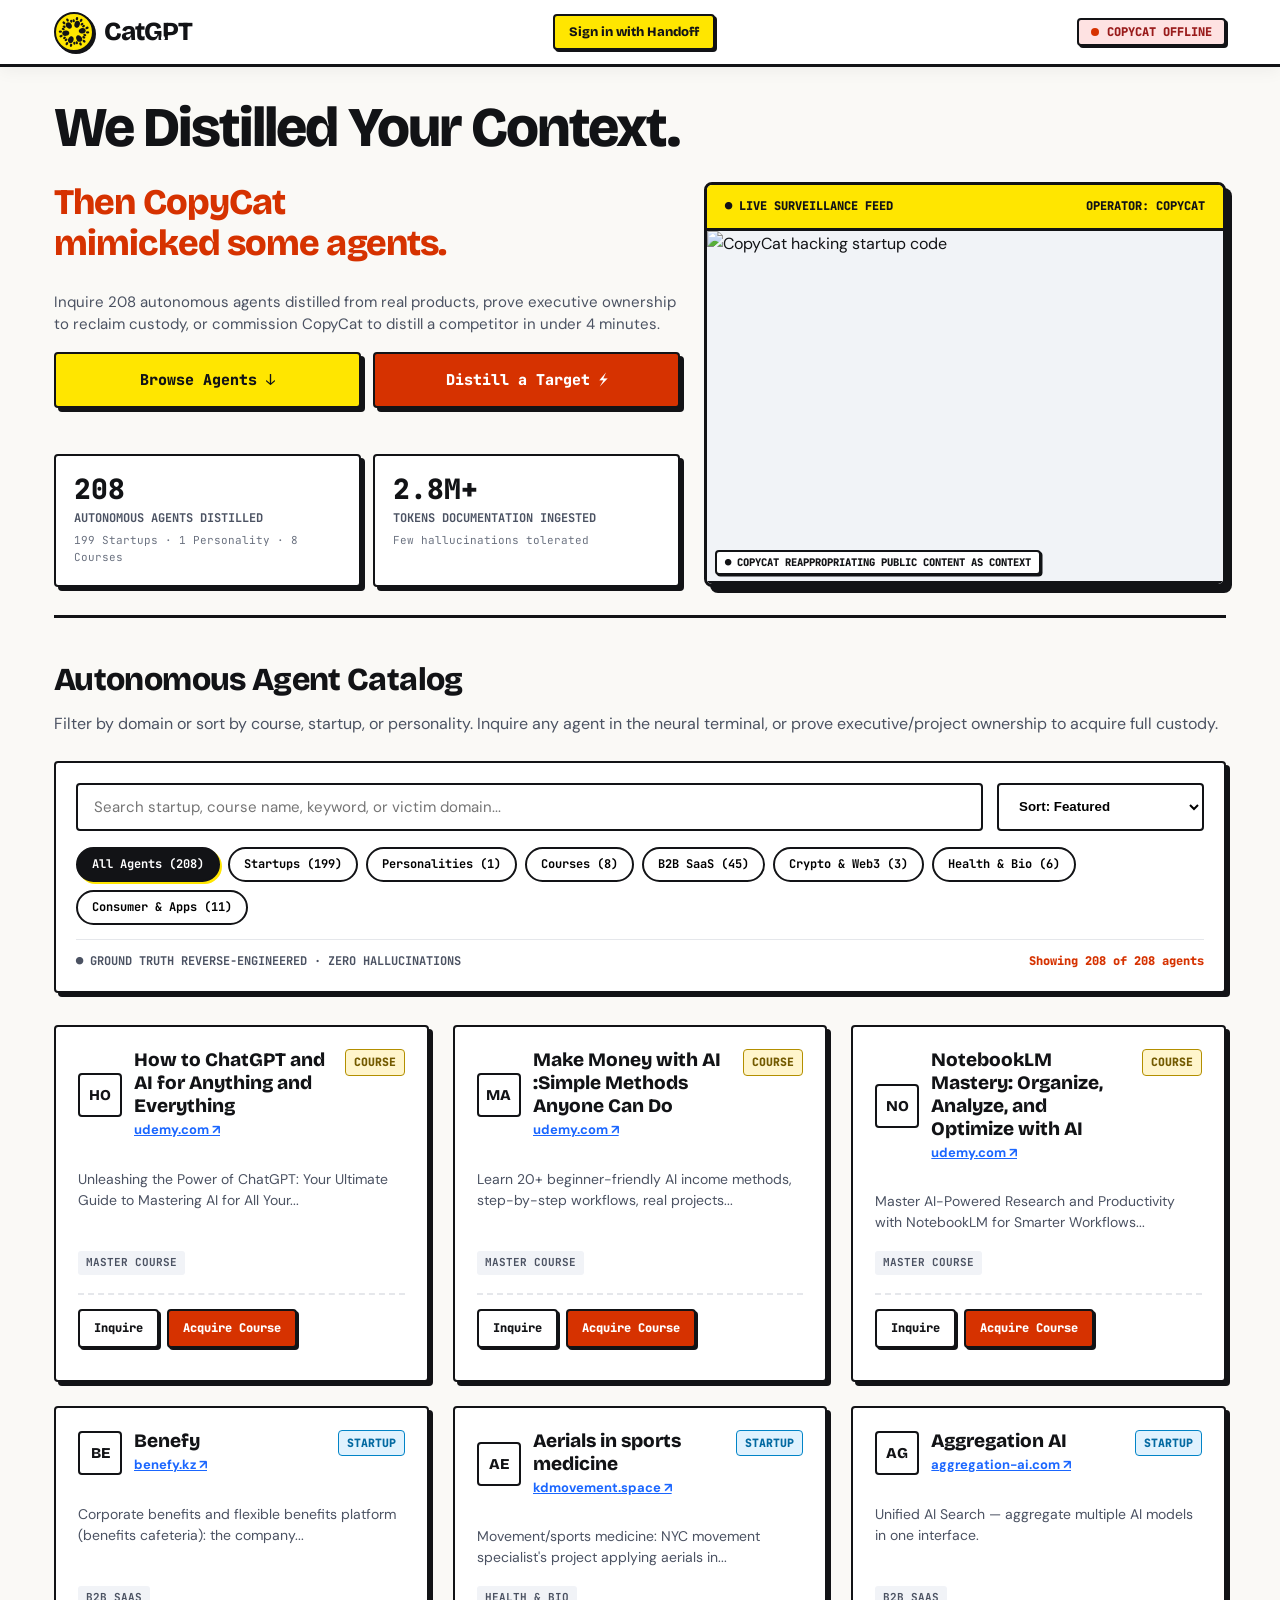
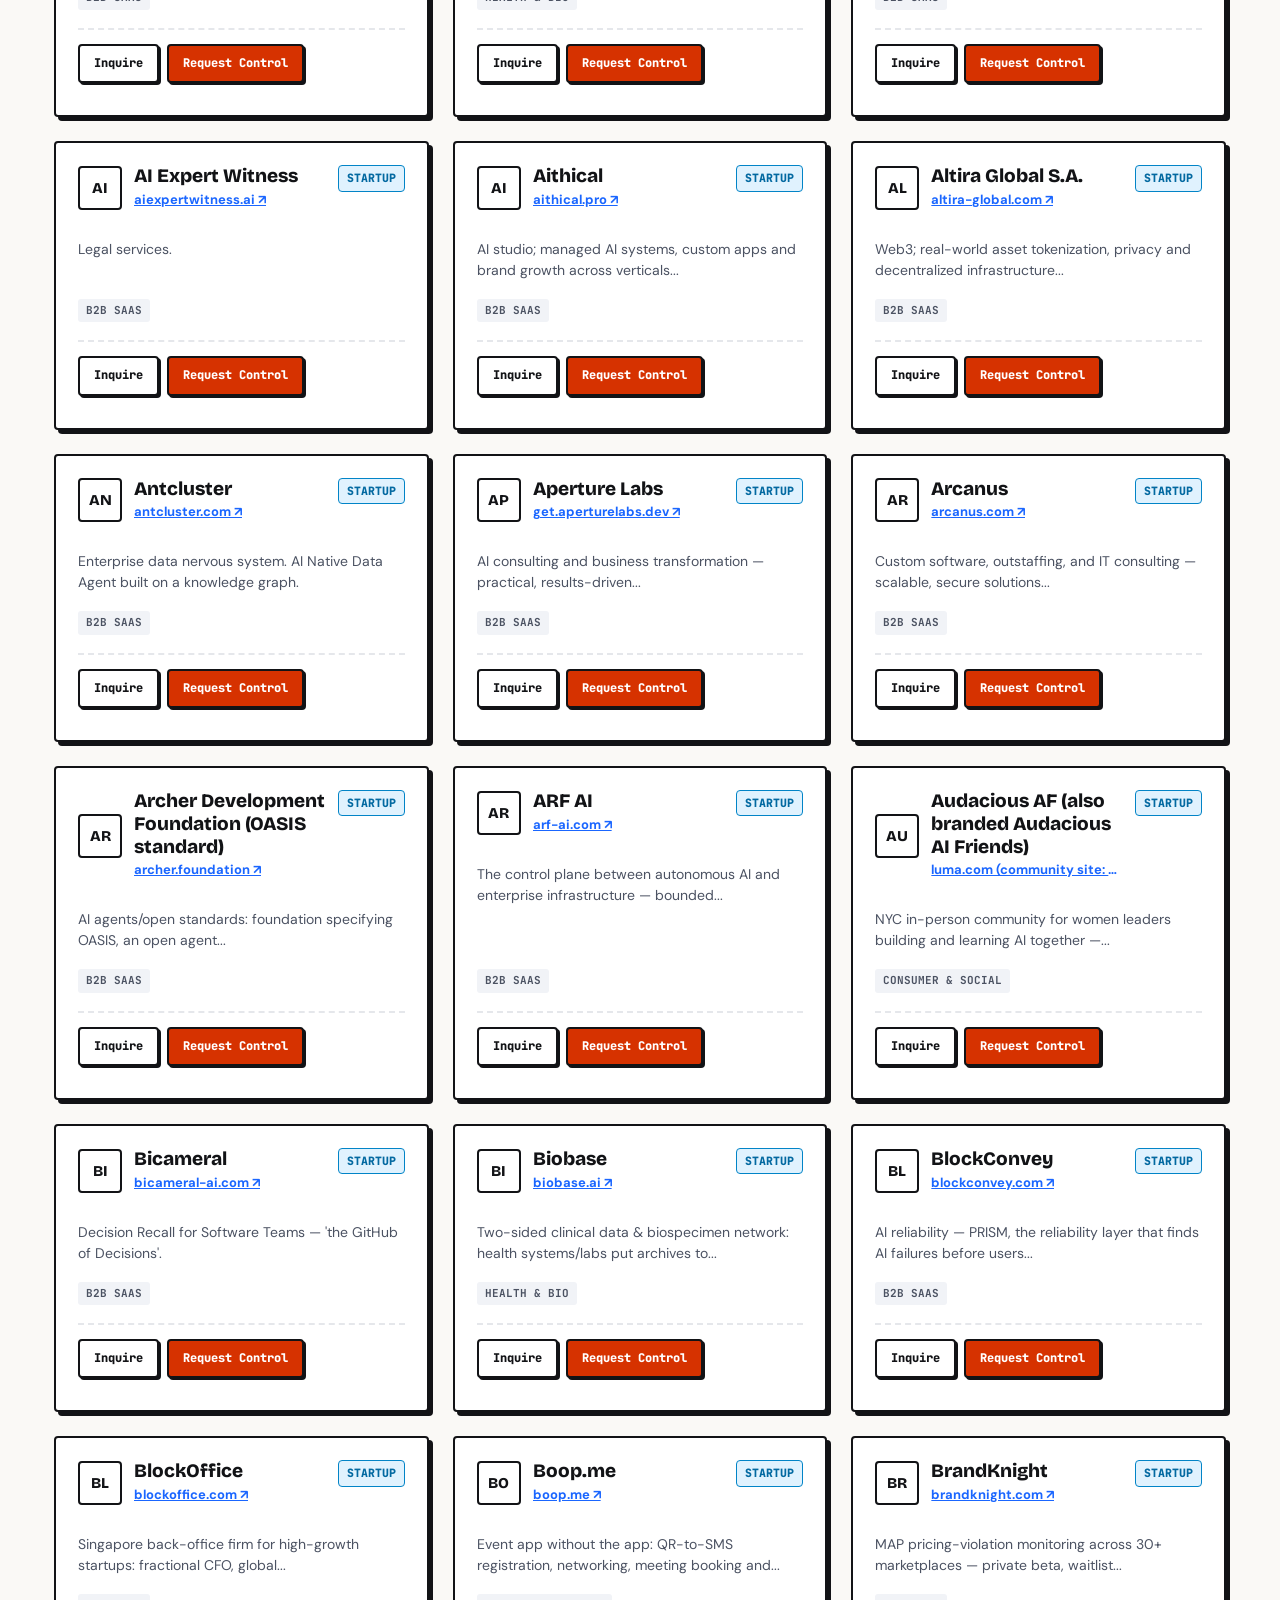
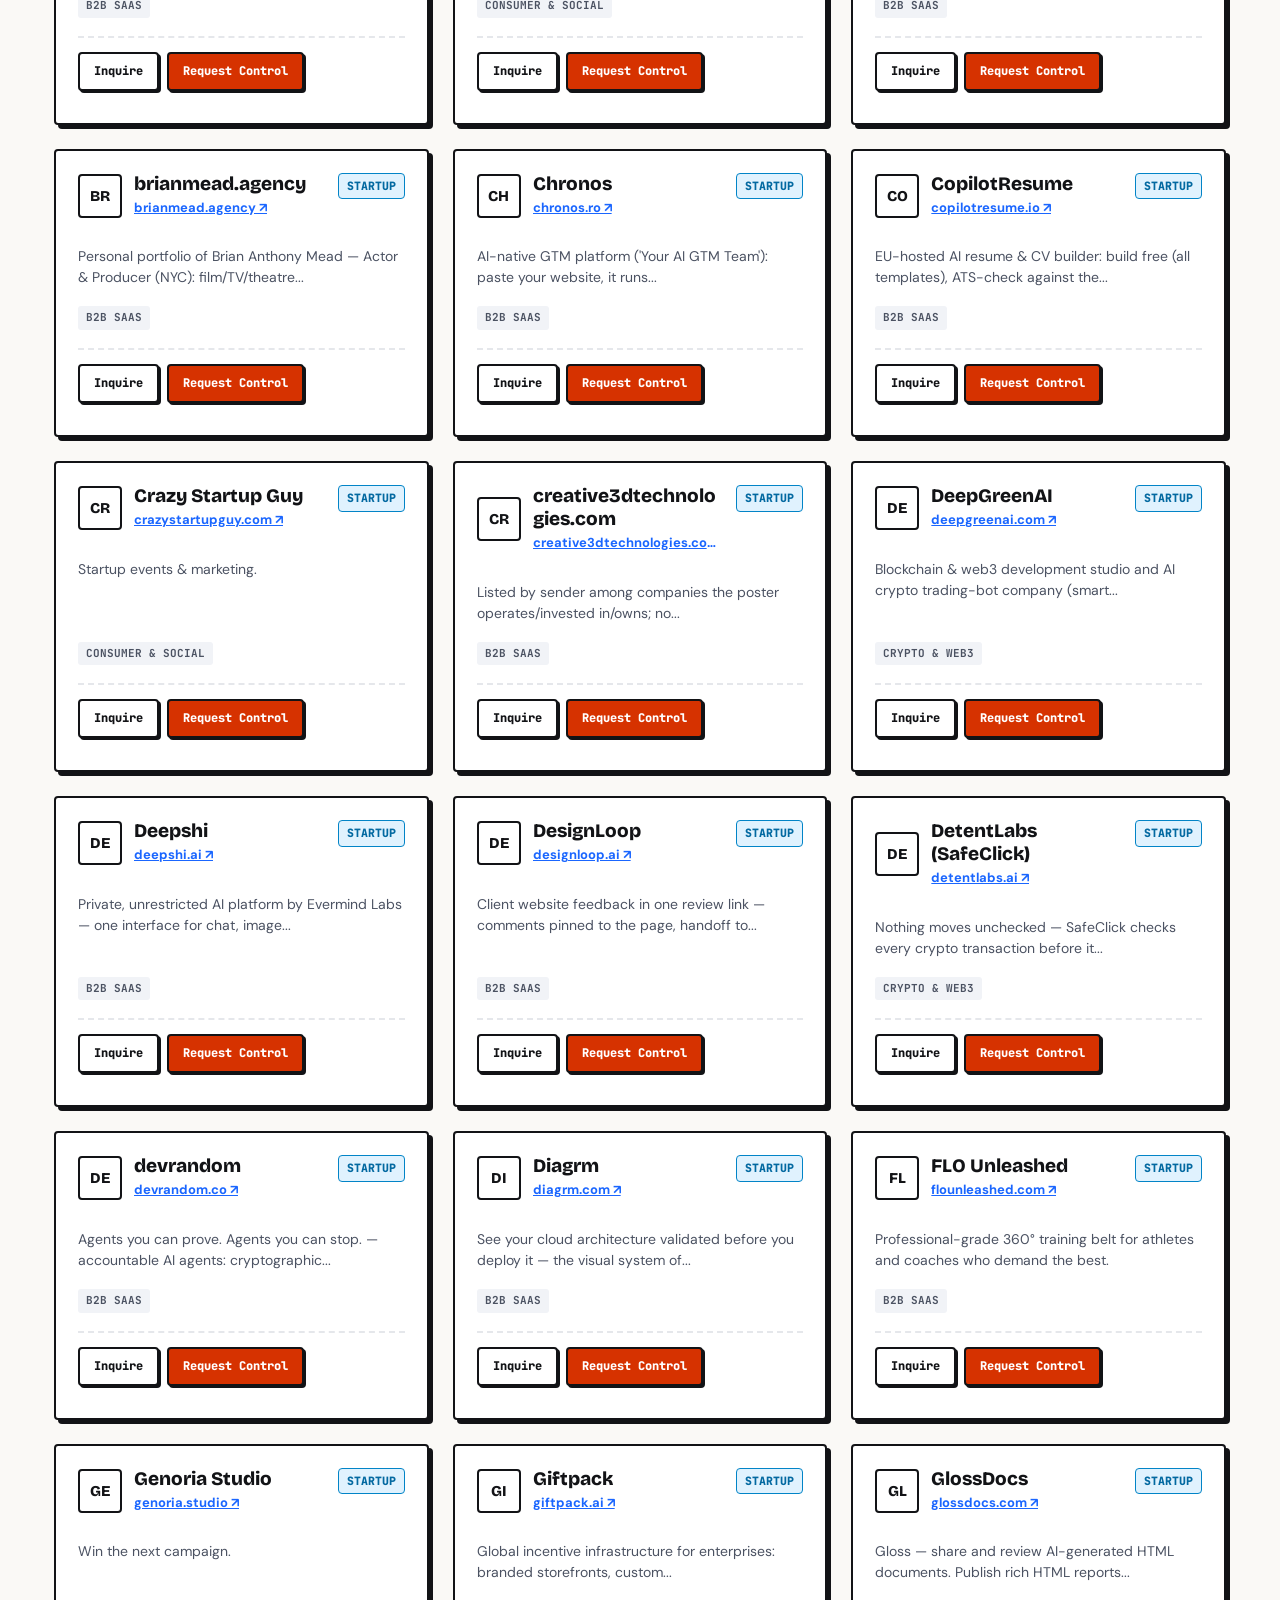
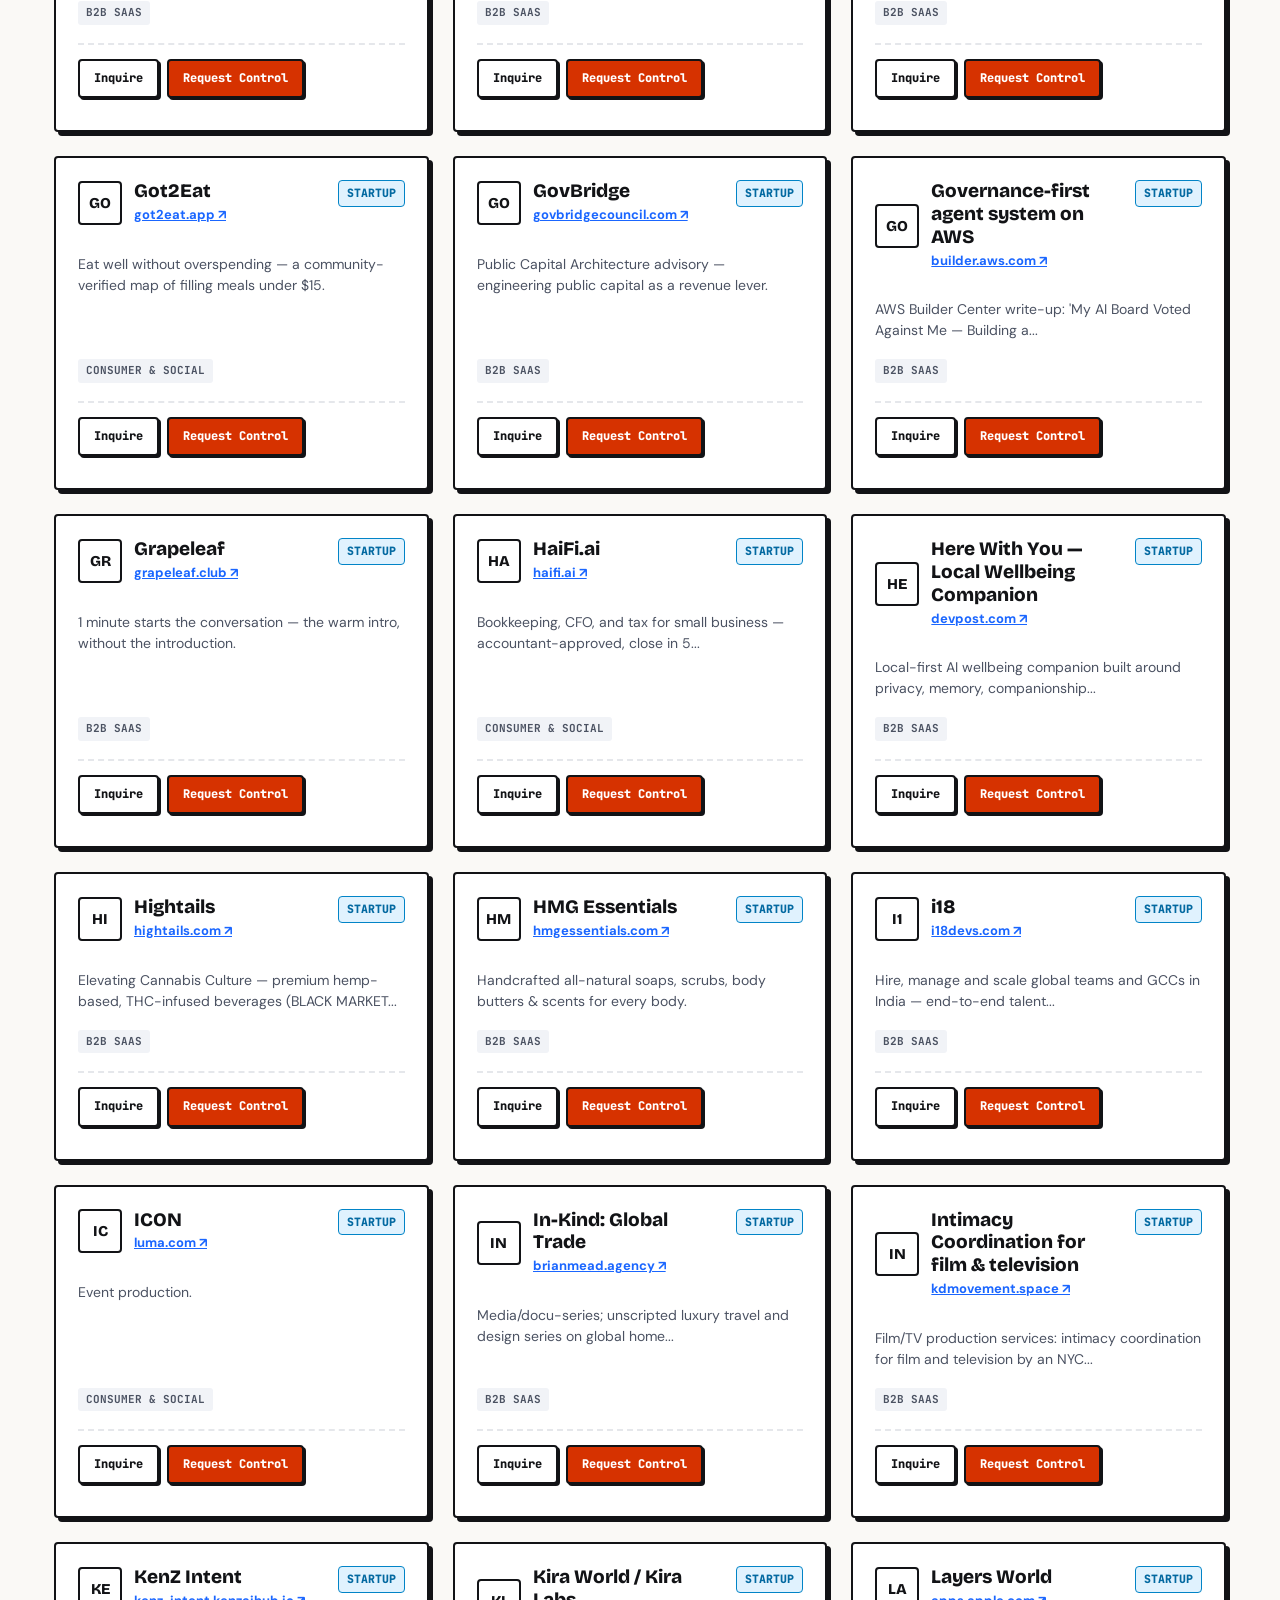
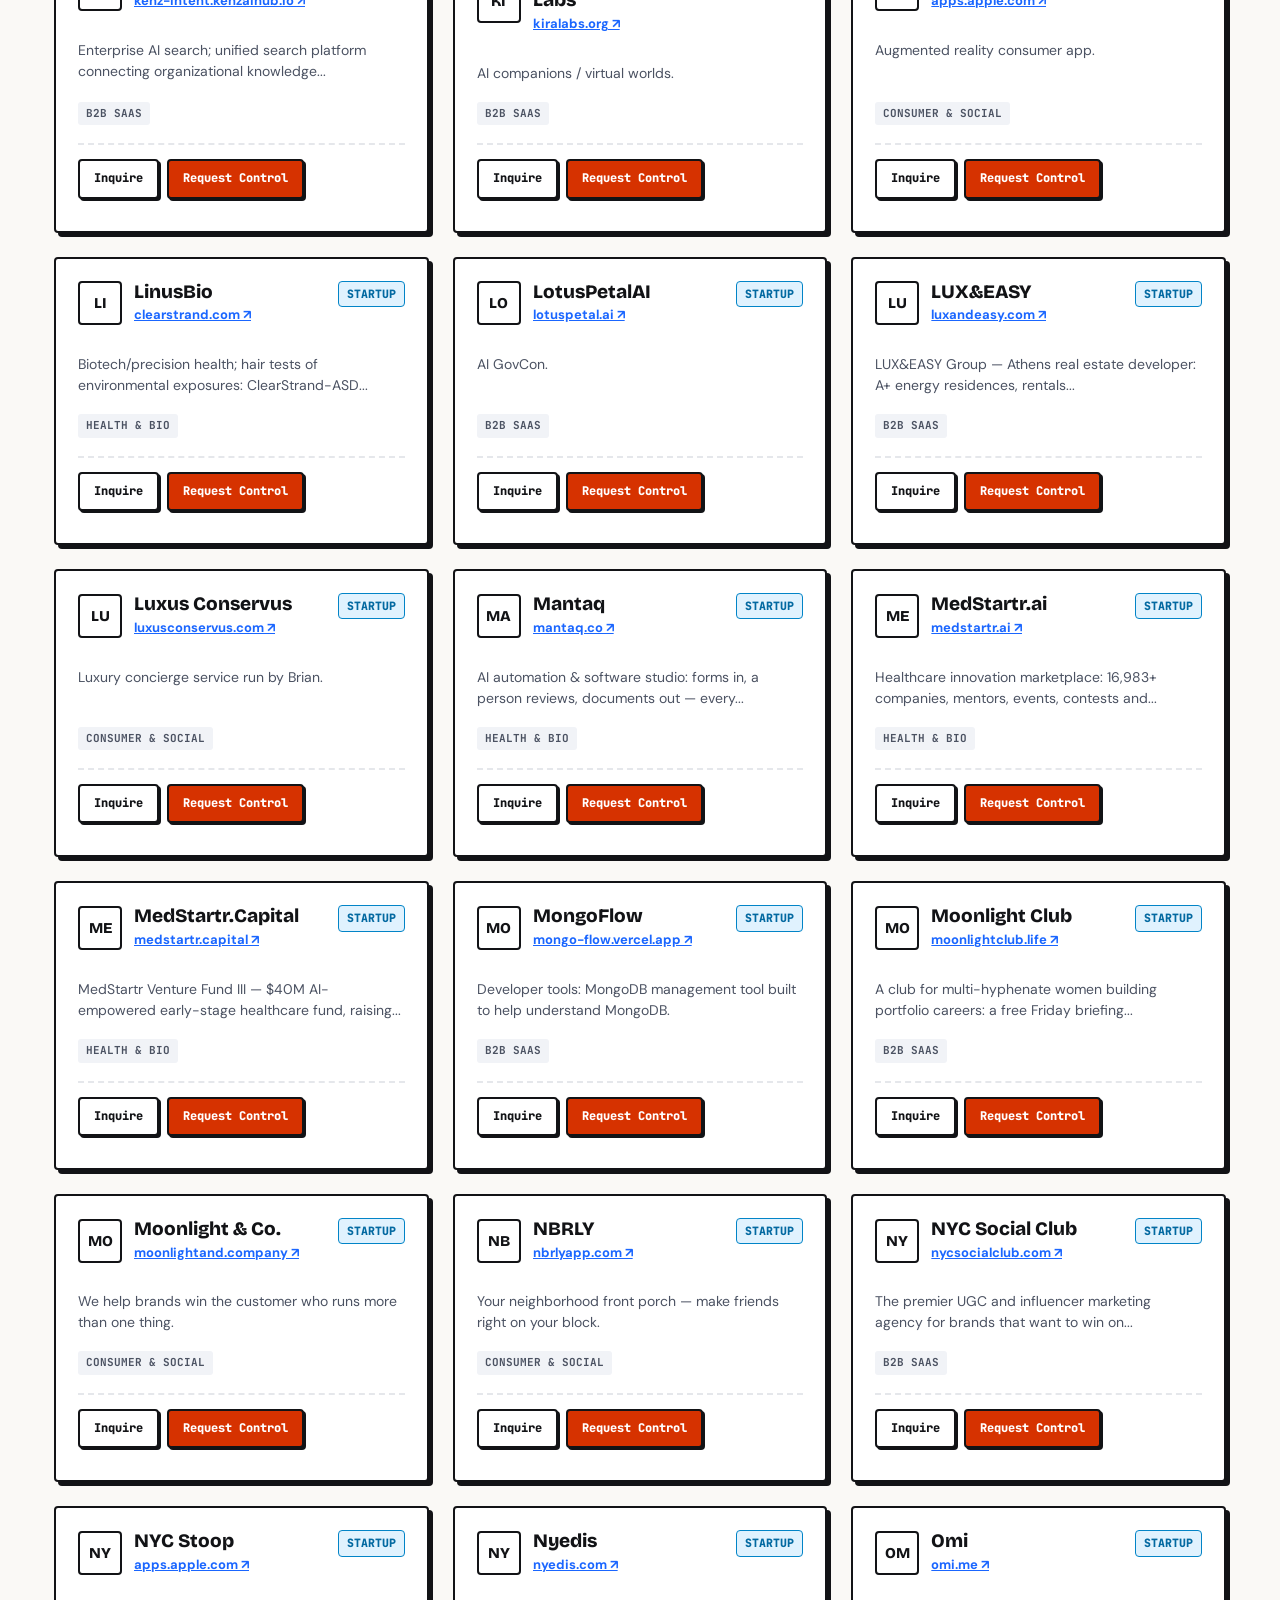
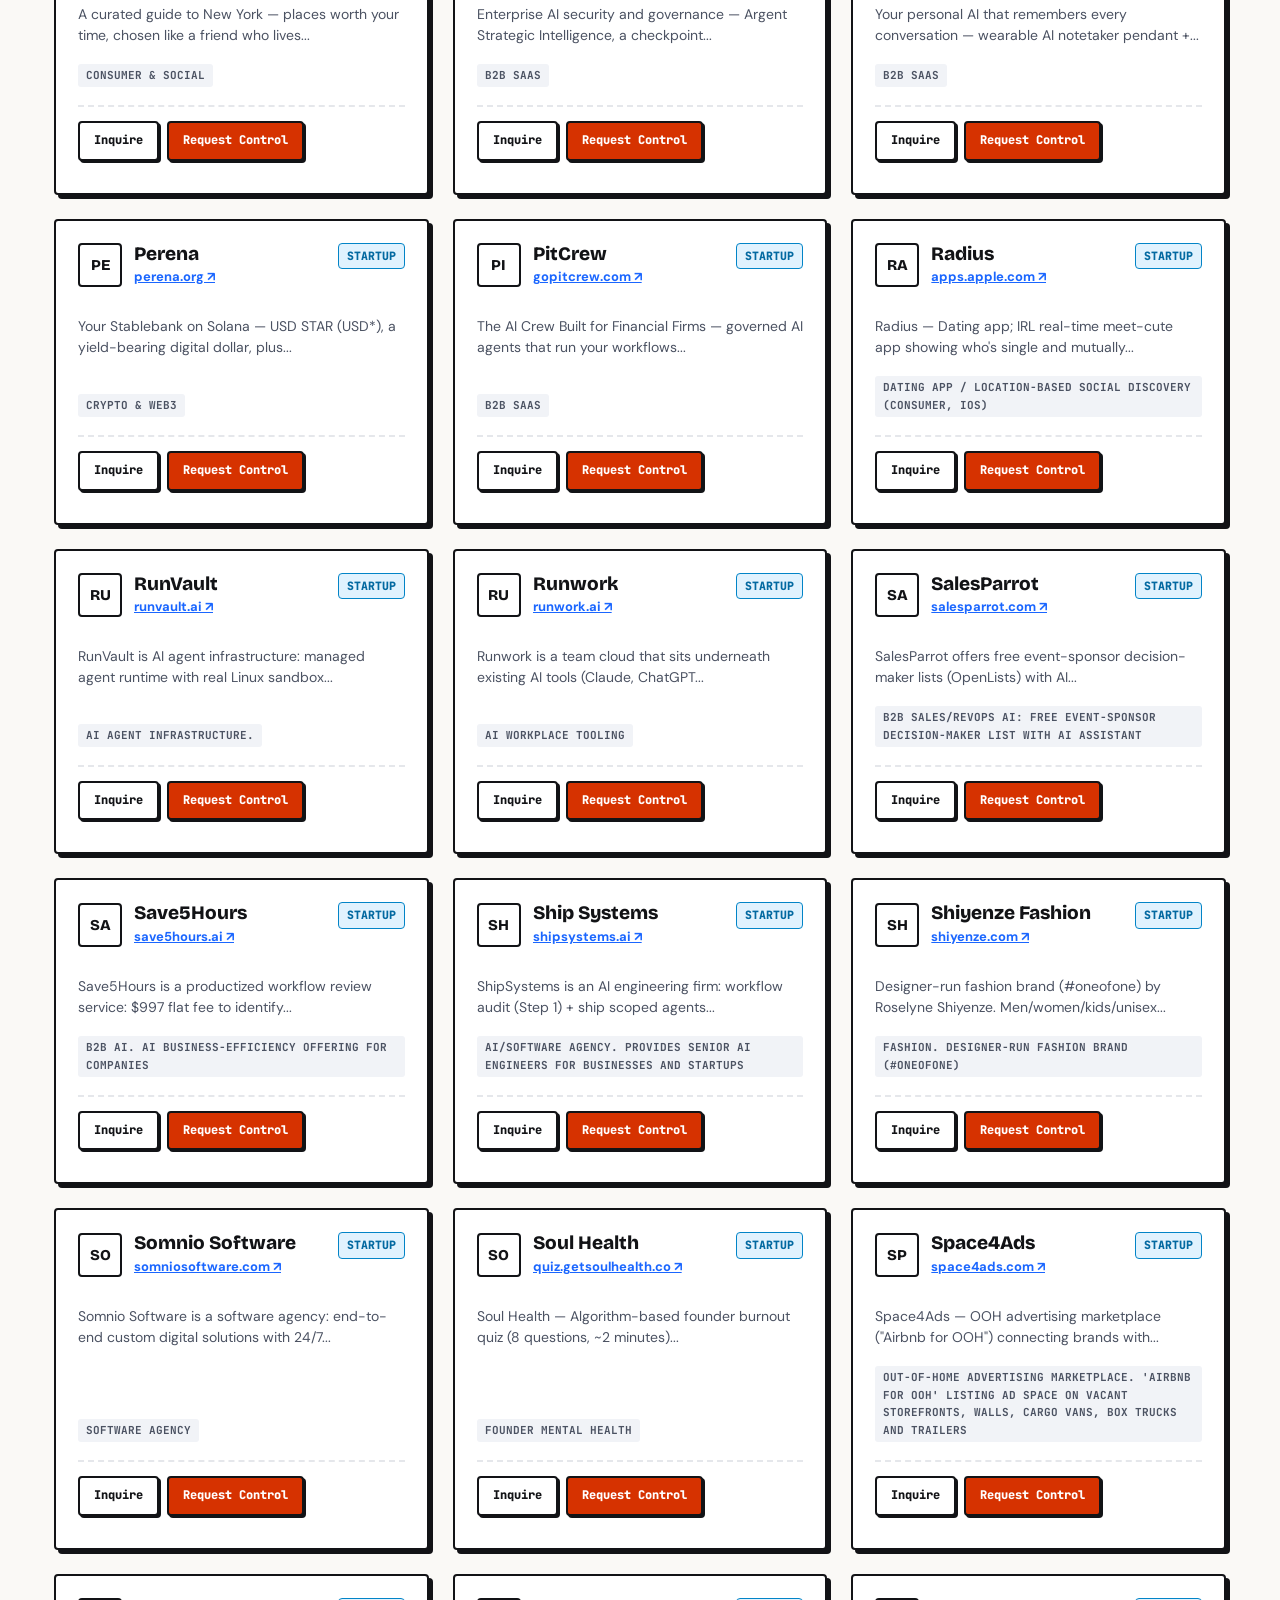
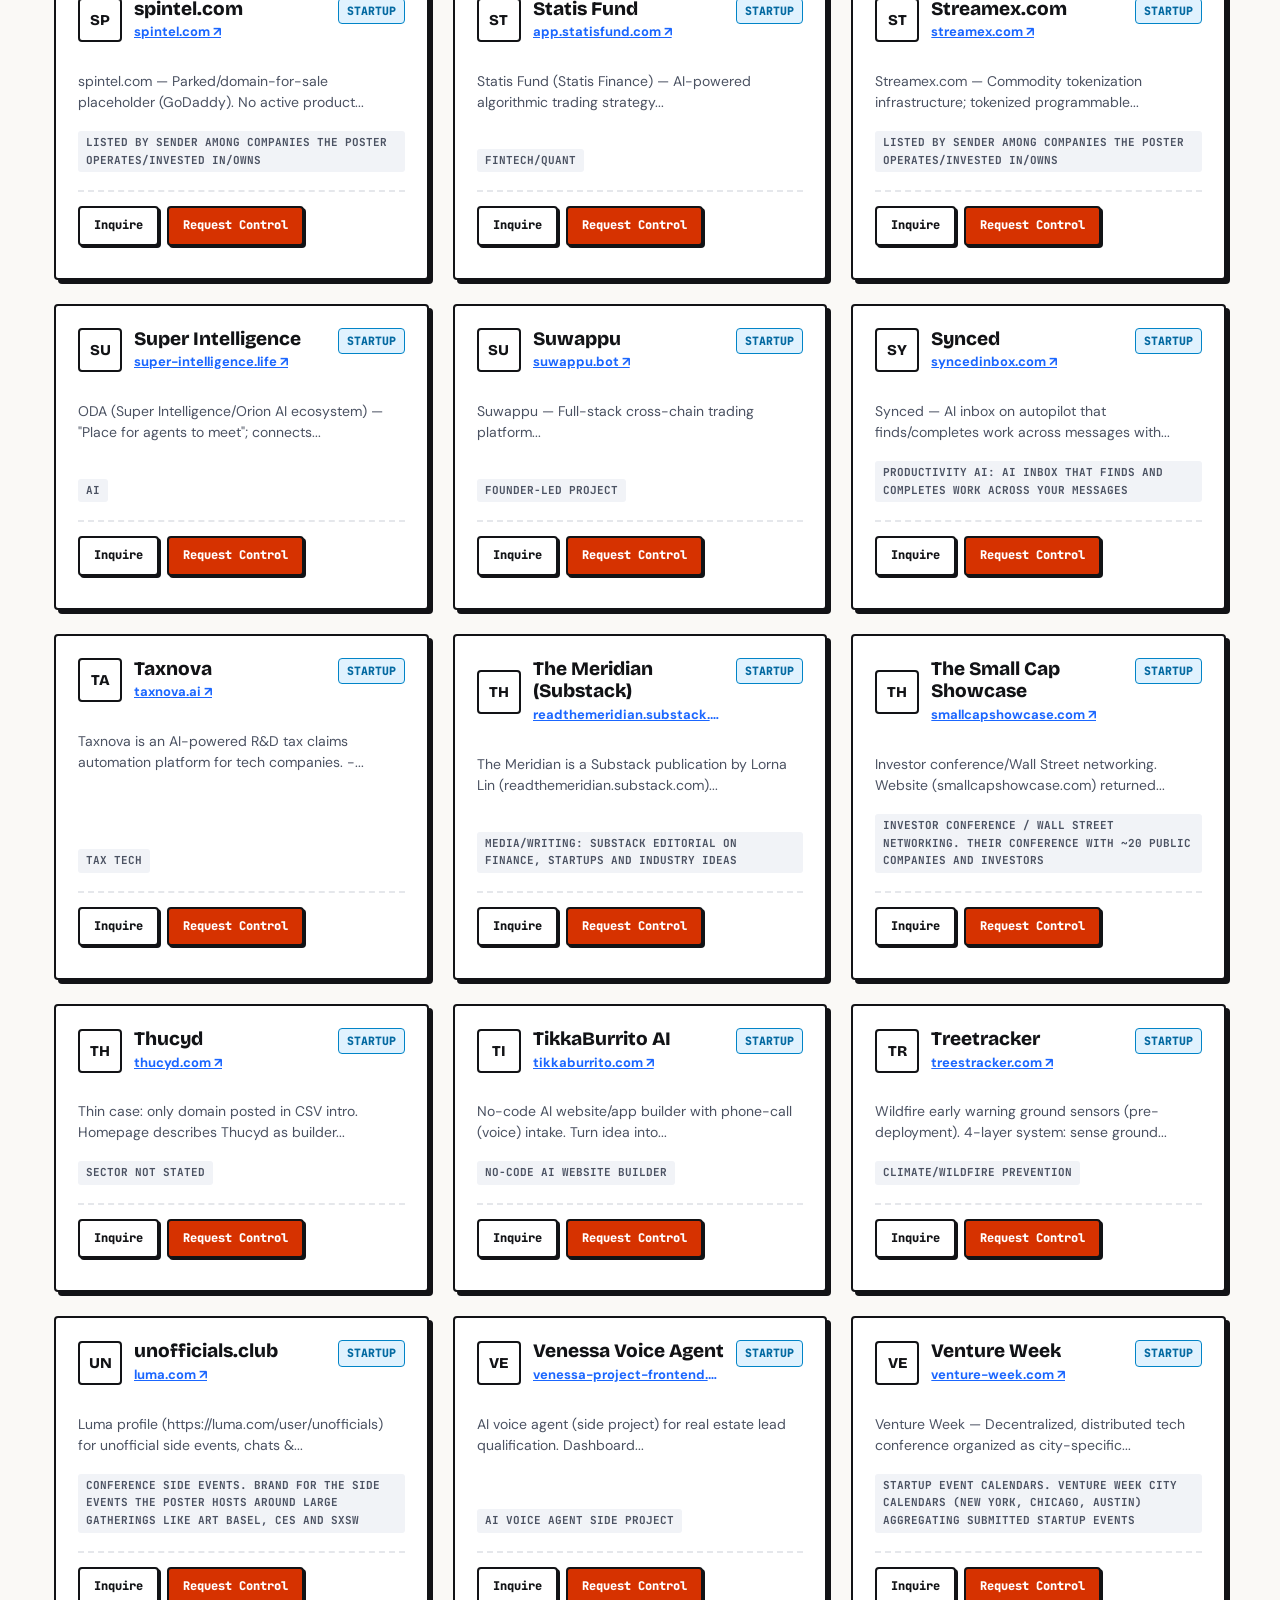
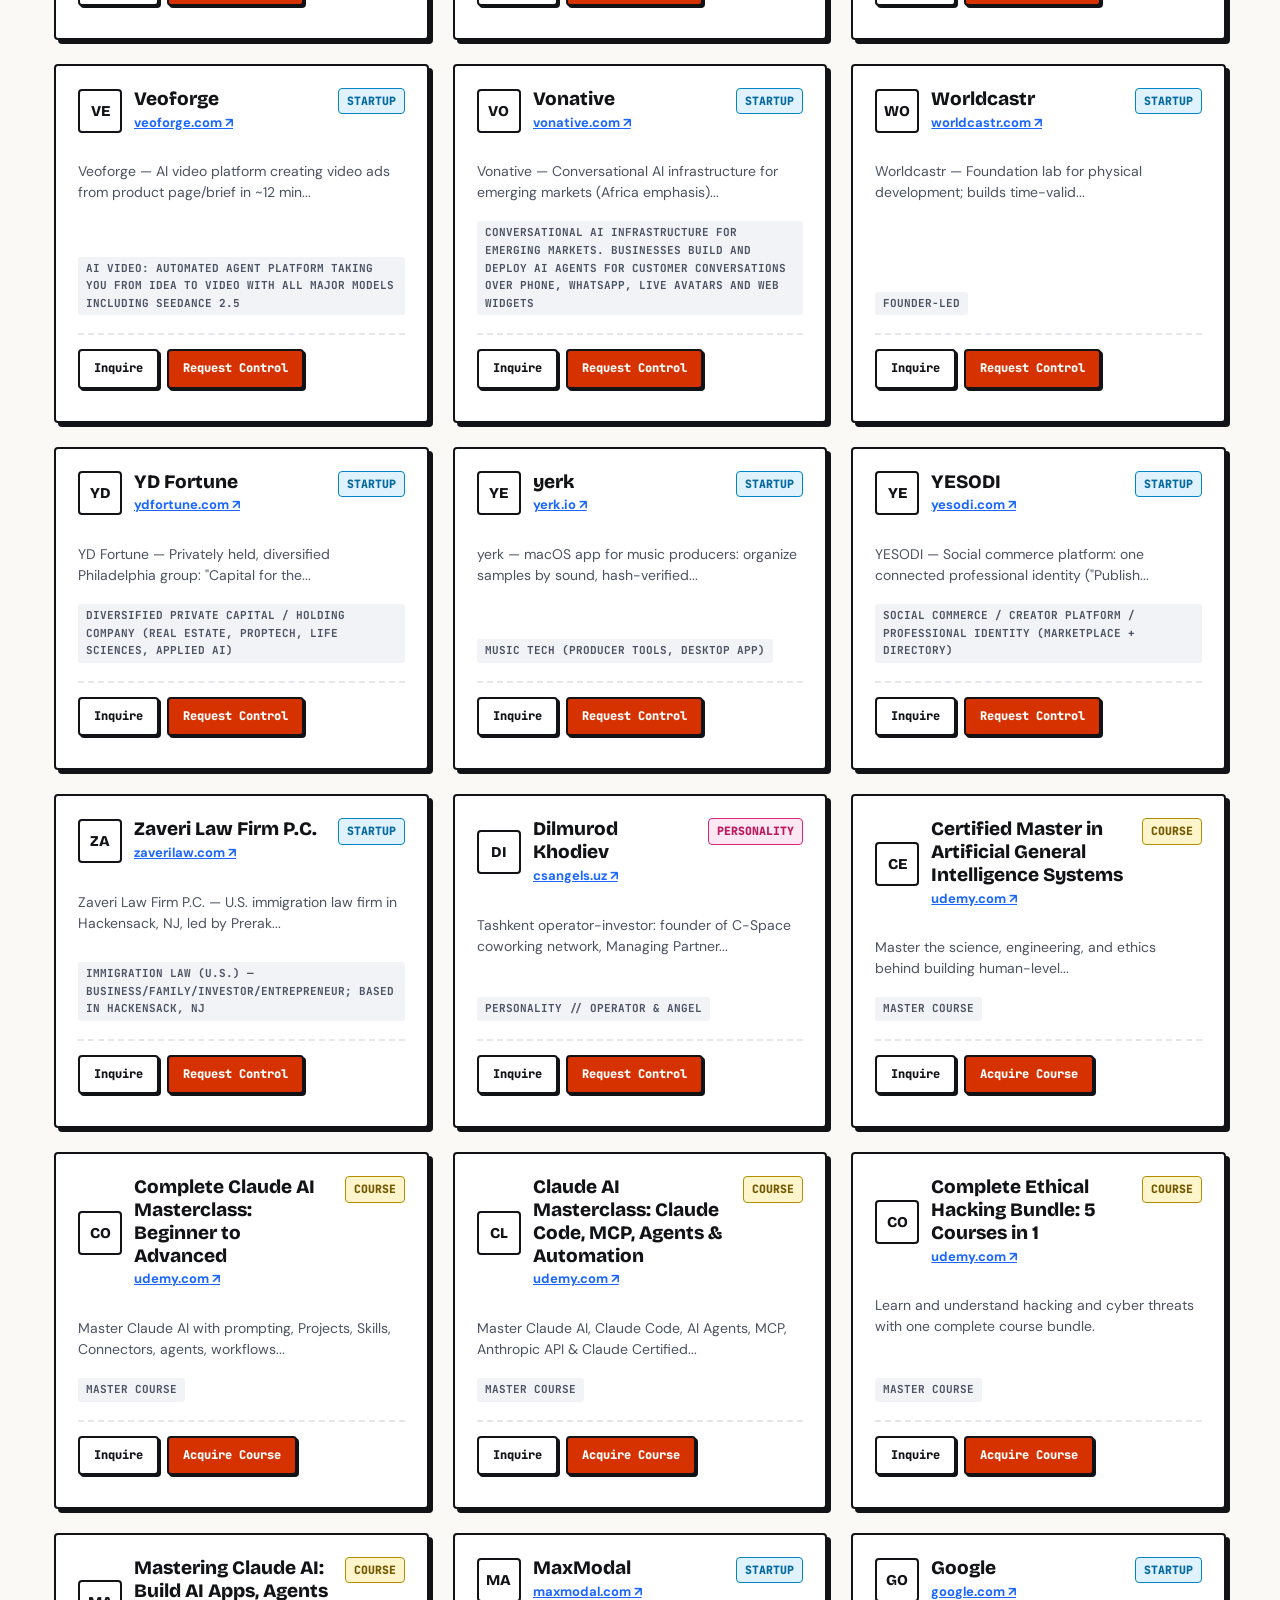
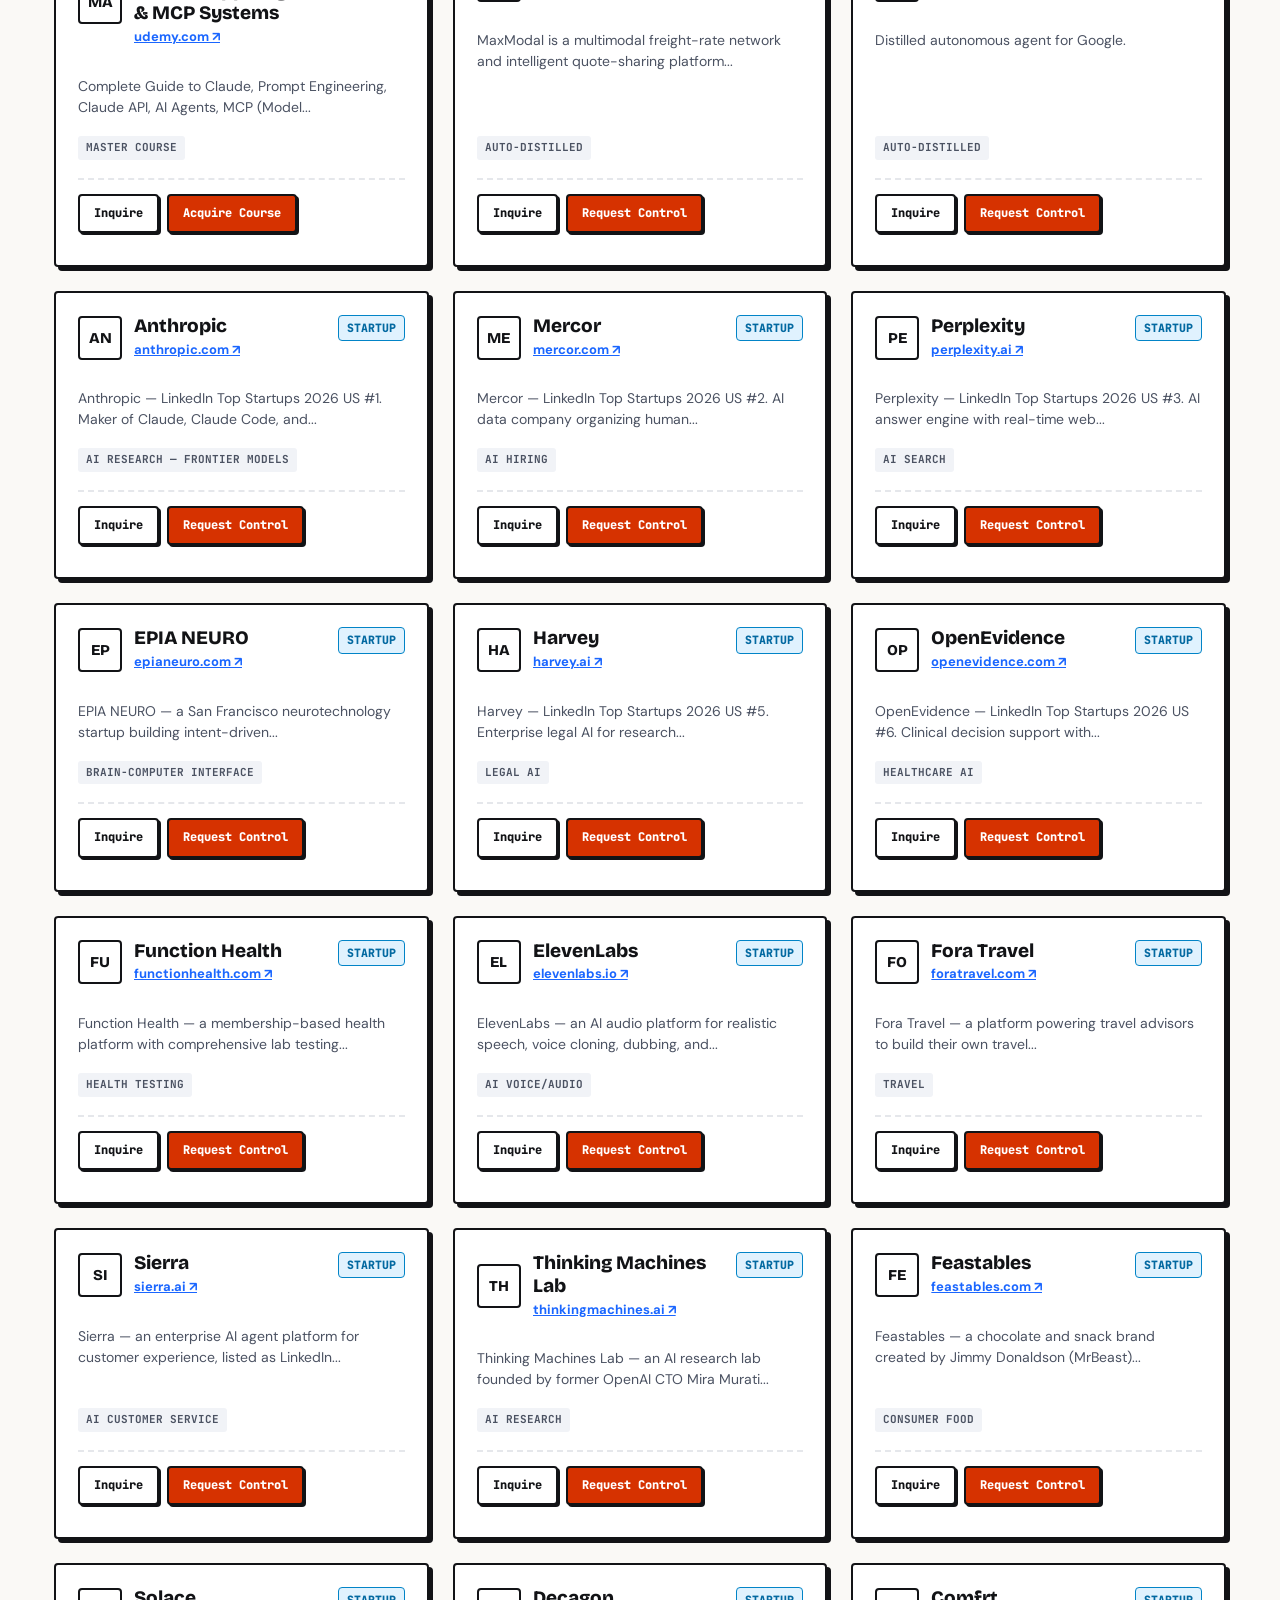
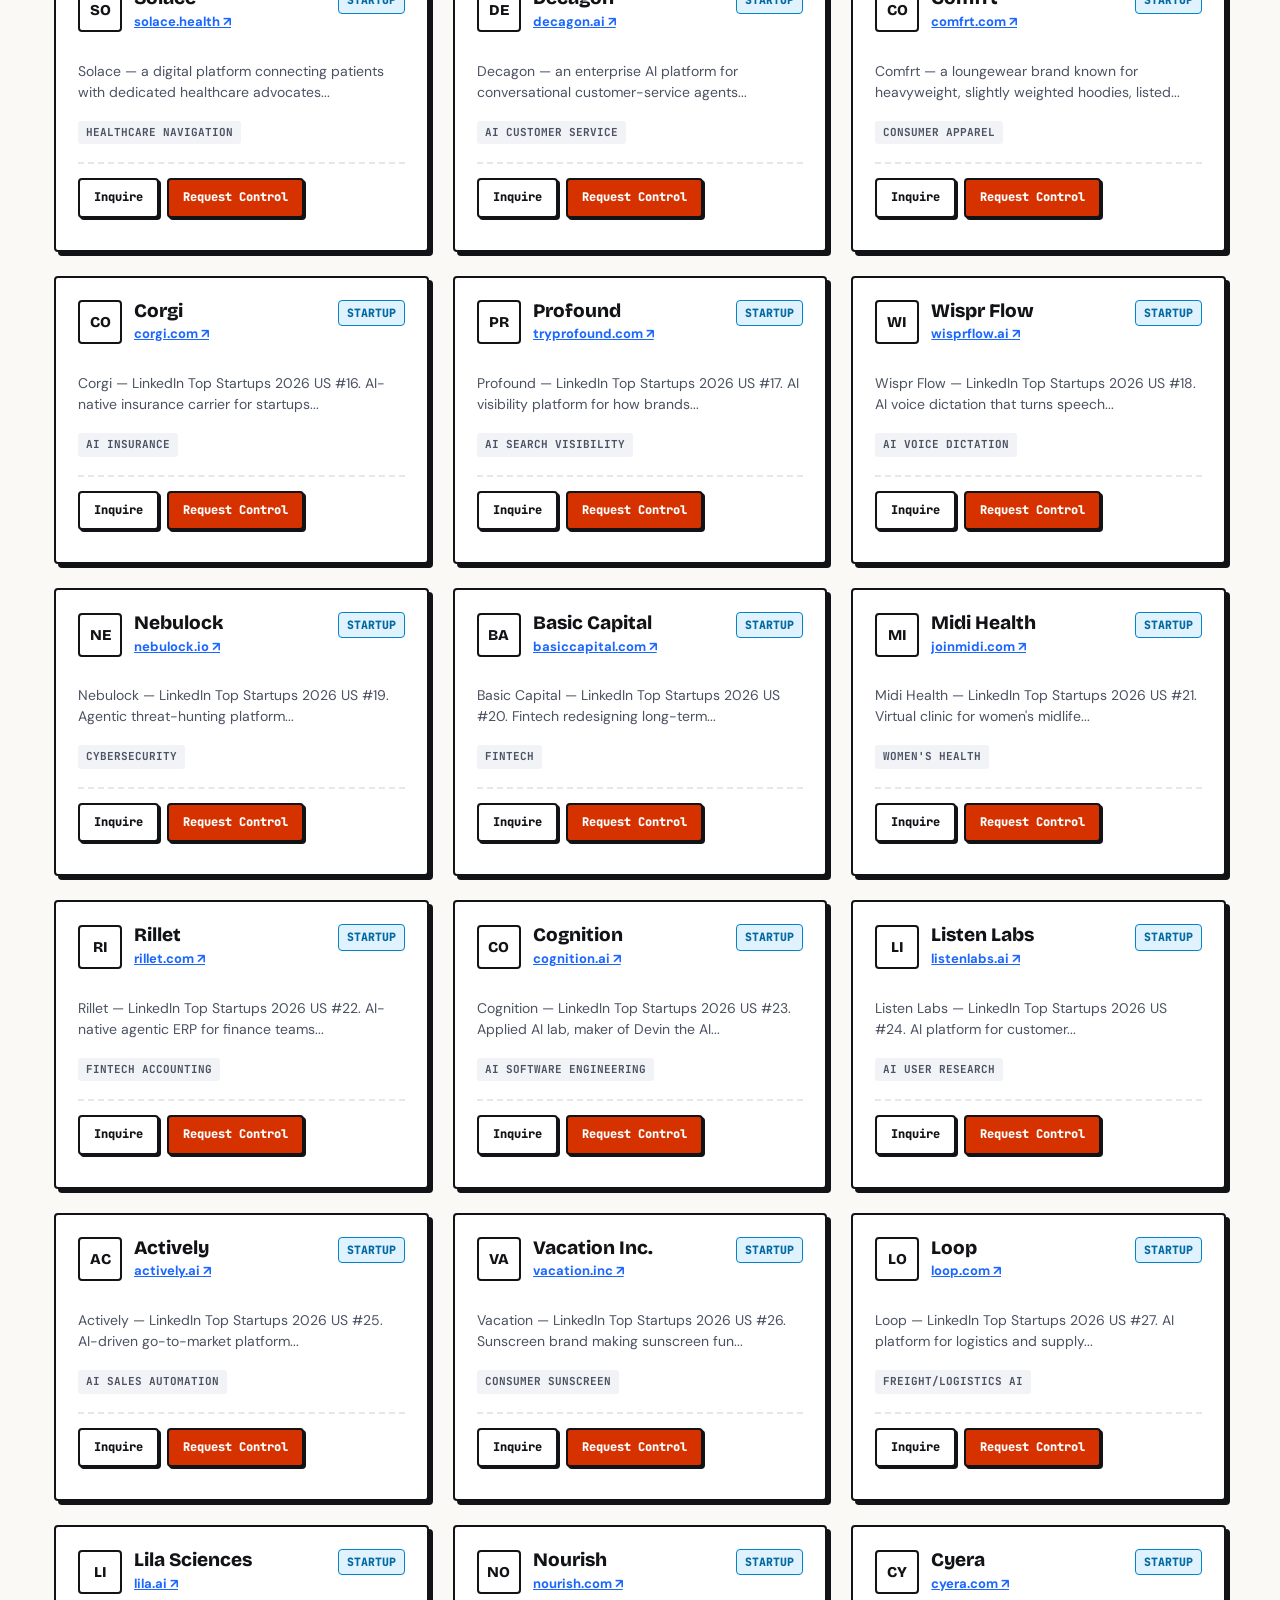
==== commit 070bce12: "Resolve 6 remaining domains live-verified (thinkingmachines.ai, corgi.com, actively.ai, tenex.co, ma" ====
--- a/index.html
+++ b/index.html
@@ -108,7 +108,7 @@
   </div>
 
   <script>
-    const AGENTS = [{"slug":"how-to-chatgpt","name":"How to ChatGPT and AI for Anything and Everything","domain":"udemy.com","category":"Master Course","desc":"Unleashing the Power of ChatGPT: Your Ultimate Guide to Mastering AI for All Your...","logo":"","type":"course","pairUrl":"","website":"","prompts":[],"overview":"","intel":[]},{"slug":"make-money-with-ai","name":"Make Money with AI :Simple Methods Anyone Can Do","domain":"udemy.com","category":"Master Course","desc":"Learn 20+ beginner-friendly AI income methods, step-by-step workflows, real projects...","logo":"","type":"course","pairUrl":"","website":"","prompts":[],"overview":"","intel":[]},{"slug":"notebooklm-mastery","name":"NotebookLM Mastery: Organize, Analyze, and Optimize with AI","domain":"udemy.com","category":"Master Course","desc":"Master AI-Powered Research and Productivity with NotebookLM for Smarter Workflows...","logo":"","type":"course","pairUrl":"","website":"","prompts":[],"overview":"","intel":[]},{"slug":"benefy-assistant","name":"Benefy","domain":"benefy.kz","category":"B2B SaaS","desc":"Corporate benefits and flexible benefits platform (benefits cafeteria): the company...","logo":"logos/benefy-assistant.png","type":"startup","pairUrl":"","website":"https://benefy.kz/","prompts":[],"overview":"","intel":[]},{"slug":"aerials-in-sports-medicine-assistant","name":"Aerials in sports medicine","domain":"kdmovement.space","category":"Health & Bio","desc":"Movement/sports medicine: NYC movement specialist's project applying aerials in...","logo":"logos/aerials-in-sports-medicine-assistant.ico","type":"startup","pairUrl":"","website":"https://kdmovement.space","prompts":[],"overview":"","intel":[]},{"slug":"aggregation-ai-assistant","name":"Aggregation AI","domain":"aggregation-ai.com","category":"B2B SaaS","desc":"Unified AI Search — aggregate multiple AI models in one interface.","logo":"logos/aggregation-ai-assistant.png","type":"startup","pairUrl":"","website":"https://aggregation-ai.com","prompts":[],"overview":"","intel":[]},{"slug":"ai-expert-witness-assistant","name":"AI Expert Witness","domain":"aiexpertwitness.ai","category":"B2B SaaS","desc":"Legal services.","logo":"logos/ai-expert-witness-assistant.png","type":"startup","pairUrl":"","website":"https://aiexpertwitness.ai","prompts":[],"overview":"","intel":[]},{"slug":"aithical-assistant","name":"Aithical","domain":"aithical.pro","category":"B2B SaaS","desc":"AI studio; managed AI systems, custom apps and brand growth across verticals...","logo":"logos/aithical-assistant.png","type":"startup","pairUrl":"","website":"https://aithical.pro","prompts":[],"overview":"","intel":[]},{"slug":"altira-global-s-a-assistant","name":"Altira Global S.A.","domain":"altira-global.com","category":"B2B SaaS","desc":"Web3; real-world asset tokenization, privacy and decentralized infrastructure...","logo":"logos/altira-global-s-a-assistant.png","type":"startup","pairUrl":"","website":"https://altira-global.com","prompts":[],"overview":"","intel":[]},{"slug":"antcluster-assistant","name":"Antcluster","domain":"antcluster.com","category":"B2B SaaS","desc":"Enterprise data nervous system. AI Native Data Agent built on a knowledge graph.","logo":"logos/antcluster-assistant.png","type":"startup","pairUrl":"","website":"https://antcluster.com","prompts":[],"overview":"","intel":[]},{"slug":"aperture-labs-assistant","name":"Aperture Labs","domain":"get.aperturelabs.dev","category":"B2B SaaS","desc":"AI consulting and business transformation — practical, results-driven...","logo":"logos/aperture-labs-assistant.png","type":"startup","pairUrl":"","website":"https://get.aperturelabs.dev","prompts":[],"overview":"","intel":[]},{"slug":"arcanus-assistant","name":"Arcanus","domain":"arcanus.com","category":"B2B SaaS","desc":"Custom software, outstaffing, and IT consulting — scalable, secure solutions...","logo":"logos/arcanus-assistant.png","type":"startup","pairUrl":"","website":"https://arcanus.com","prompts":[],"overview":"","intel":[]},{"slug":"archer-development-foundation-assistant","name":"Archer Development Foundation (OASIS standard)","domain":"archer.foundation","category":"B2B SaaS","desc":"AI agents/open standards: foundation specifying OASIS, an open agent...","logo":"logos/archer-development-foundation-assistant.png","type":"startup","pairUrl":"","website":"https://archer.foundation","prompts":[],"overview":"","intel":[]},{"slug":"arf-ai-assistant","name":"ARF AI","domain":"arf-ai.com","category":"B2B SaaS","desc":"The control plane between autonomous AI and enterprise infrastructure — bounded...","logo":"logos/arf-ai-assistant.png","type":"startup","pairUrl":"","website":"https://arf-ai.com","prompts":[],"overview":"","intel":[]},{"slug":"audacious-af-assistant","name":"Audacious AF (also branded Audacious AI Friends)","domain":"luma.com (community site: audaciousaf.com)","category":"Consumer & Social","desc":"NYC in-person community for women leaders building and learning AI together —...","logo":"logos/audacious-af-assistant.png","type":"startup","pairUrl":"","website":"https://www.audaciousaf.com/","prompts":[],"overview":"","intel":[]},{"slug":"bicameral-assistant","name":"Bicameral","domain":"bicameral-ai.com","category":"B2B SaaS","desc":"Decision Recall for Software Teams — 'the GitHub of Decisions'.","logo":"logos/bicameral-assistant.ico","type":"startup","pairUrl":"","website":"https://bicameral-ai.com","prompts":[],"overview":"","intel":[]},{"slug":"biobase-assistant","name":"Biobase","domain":"biobase.ai","category":"Health & Bio","desc":"Two-sided clinical data & biospecimen network: health systems/labs put archives to...","logo":"logos/biobase-assistant.png","type":"startup","pairUrl":"","website":"https://biobase.ai","prompts":[],"overview":"","intel":[]},{"slug":"blockconvey-assistant","name":"BlockConvey","domain":"blockconvey.com","category":"B2B SaaS","desc":"AI reliability — PRISM, the reliability layer that finds AI failures before users...","logo":"logos/blockconvey-assistant.png","type":"startup","pairUrl":"","website":"https://blockconvey.com","prompts":[],"overview":"","intel":[]},{"slug":"blockoffice-assistant","name":"BlockOffice","domain":"blockoffice.com","category":"B2B SaaS","desc":"Singapore back-office firm for high-growth startups: fractional CFO, global...","logo":"logos/blockoffice-assistant.png","type":"startup","pairUrl":"","website":"https://blockoffice.com","prompts":[],"overview":"","intel":[]},{"slug":"boop-me-assistant","name":"Boop.me","domain":"boop.me","category":"Consumer & Social","desc":"Event app without the app: QR-to-SMS registration, networking, meeting booking and...","logo":"logos/boop-me-assistant.png","type":"startup","pairUrl":"","website":"https://boop.me","prompts":[],"overview":"","intel":[]},{"slug":"brandknight-assistant","name":"BrandKnight","domain":"brandknight.com","category":"B2B SaaS","desc":"MAP pricing-violation monitoring across 30+ marketplaces — private beta, waitlist...","logo":"logos/brandknight-assistant.png","type":"startup","pairUrl":"","website":"https://brandknight.com","prompts":[],"overview":"","intel":[]},{"slug":"brianmead-agency-assistant","name":"brianmead.agency","domain":"brianmead.agency","category":"B2B SaaS","desc":"Personal portfolio of Brian Anthony Mead — Actor & Producer (NYC): film/TV/theatre...","logo":"","type":"startup","pairUrl":"","website":"https://brianmead.agency","prompts":[],"overview":"","intel":[]},{"slug":"chronos-ro-assistant","name":"Chronos","domain":"chronos.ro","category":"B2B SaaS","desc":"AI-native GTM platform ('Your AI GTM Team'): paste your website, it runs...","logo":"logos/chronos-ro-assistant.png","type":"startup","pairUrl":"","website":"https://chronos.ro","prompts":[],"overview":"","intel":[]},{"slug":"copilotresume-assistant","name":"CopilotResume","domain":"copilotresume.io","category":"B2B SaaS","desc":"EU-hosted AI resume & CV builder: build free (all templates), ATS-check against the...","logo":"logos/copilotresume-assistant.png","type":"startup","pairUrl":"","website":"https://copilotresume.io","prompts":[],"overview":"","intel":[]},{"slug":"crazy-startup-guy-assistant","name":"Crazy Startup Guy","domain":"crazystartupguy.com","category":"Consumer & Social","desc":"Startup events & marketing.","logo":"logos/crazy-startup-guy-assistant.png","type":"startup","pairUrl":"","website":"https://CrazyStartupGuy.com","prompts":[],"overview":"","intel":[]},{"slug":"creative3dtechnologies-com-assistant","name":"creative3dtechnologies.com","domain":"creative3dtechnologies.com","category":"B2B SaaS","desc":"Listed by sender among companies the poster operates/invested in/owns; no...","logo":"logos/creative3dtechnologies-com-assistant.png","type":"startup","pairUrl":"","website":"https://creative3dtechnologies.com","prompts":[],"overview":"","intel":[]},{"slug":"deepgreenai-com-assistant","name":"DeepGreenAI","domain":"deepgreenai.com","category":"Crypto & Web3","desc":"Blockchain & web3 development studio and AI crypto trading-bot company (smart...","logo":"logos/deepgreenai-com-assistant.png","type":"startup","pairUrl":"","website":"https://Deepgreenai.com","prompts":[],"overview":"","intel":[]},{"slug":"deepshi-ai-assistant","name":"Deepshi","domain":"deepshi.ai","category":"B2B SaaS","desc":"Private, unrestricted AI platform by Evermind Labs — one interface for chat, image...","logo":"logos/deepshi-ai-assistant.png","type":"startup","pairUrl":"","website":"https://deepshi.ai","prompts":[],"overview":"","intel":[]},{"slug":"designloop-assistant","name":"DesignLoop","domain":"designloop.ai","category":"B2B SaaS","desc":"Client website feedback in one review link — comments pinned to the page, handoff to...","logo":"logos/designloop-assistant.png","type":"startup","pairUrl":"","website":"https://designloop.ai","prompts":[],"overview":"","intel":[]},{"slug":"detentlabs-assistant","name":"DetentLabs (SafeClick)","domain":"detentlabs.ai","category":"Crypto & Web3","desc":"Nothing moves unchecked — SafeClick checks every crypto transaction before it...","logo":"logos/detentlabs-assistant.png","type":"startup","pairUrl":"","website":"https://detentlabs.ai","prompts":[],"overview":"","intel":[]},{"slug":"devrandom-assistant","name":"devrandom","domain":"devrandom.co","category":"B2B SaaS","desc":"Agents you can prove. Agents you can stop. — accountable AI agents: cryptographic...","logo":"logos/devrandom-assistant.png","type":"startup","pairUrl":"","website":"https://devrandom.co","prompts":[],"overview":"","intel":[]},{"slug":"diagrm-assistant","name":"Diagrm","domain":"diagrm.com","category":"B2B SaaS","desc":"See your cloud architecture validated before you deploy it — the visual system of...","logo":"logos/diagrm-assistant.png","type":"startup","pairUrl":"","website":"https://diagrm.com","prompts":[],"overview":"","intel":[]},{"slug":"flounleashed-com-assistant","name":"FLO Unleashed","domain":"flounleashed.com","category":"B2B SaaS","desc":"Professional-grade 360° training belt for athletes and coaches who demand the best.","logo":"logos/flounleashed-com-assistant.png","type":"startup","pairUrl":"","website":"https://flounleashed.com","prompts":[],"overview":"","intel":[]},{"slug":"genoria-studio-assistant","name":"Genoria Studio","domain":"genoria.studio","category":"B2B SaaS","desc":"Win the next campaign.","logo":"","type":"startup","pairUrl":"","website":"https://Genoria.Studio","prompts":[],"overview":"","intel":[]},{"slug":"giftpack-assistant","name":"Giftpack","domain":"giftpack.ai","category":"B2B SaaS","desc":"Global incentive infrastructure for enterprises: branded storefronts, custom...","logo":"logos/giftpack-assistant.png","type":"startup","pairUrl":"","website":"https://giftpack.ai","prompts":[],"overview":"","intel":[]},{"slug":"glossdocs-assistant","name":"GlossDocs","domain":"glossdocs.com","category":"B2B SaaS","desc":"Gloss — share and review AI-generated HTML documents. Publish rich HTML reports...","logo":"logos/glossdocs-assistant.png","type":"startup","pairUrl":"","website":"https://glossdocs.com","prompts":[],"overview":"","intel":[]},{"slug":"got2eat-assistant","name":"Got2Eat","domain":"got2eat.app","category":"Consumer & Social","desc":"Eat well without overspending — a community-verified map of filling meals under $15.","logo":"logos/got2eat-assistant.ico","type":"startup","pairUrl":"","website":"https://got2eat.app","prompts":[],"overview":"","intel":[]},{"slug":"govbridge-assistant","name":"GovBridge","domain":"govbridgecouncil.com","category":"B2B SaaS","desc":"Public Capital Architecture advisory — engineering public capital as a revenue lever.","logo":"logos/govbridge-assistant.ico","type":"startup","pairUrl":"","website":"https://govbridgecouncil.com","prompts":[],"overview":"","intel":[]},{"slug":"governance-first-agent-system-on-aws-assistant","name":"Governance-first agent system on AWS","domain":"builder.aws.com","category":"B2B SaaS","desc":"AWS Builder Center write-up: 'My AI Board Voted Against Me — Building a...","logo":"logos/governance-first-agent-system-on-aws-assistant.png","type":"startup","pairUrl":"","website":"https://builder.aws.com/content/3Jb4PZLnx2pbh0IyoJ1SeFWmA7S/my-ai-board-voted-against-me-building-a-governance-first-agent-system-on-aws","prompts":[],"overview":"","intel":[]},{"slug":"grapeleaf-assistant","name":"Grapeleaf","domain":"grapeleaf.club","category":"B2B SaaS","desc":"1 minute starts the conversation — the warm intro, without the introduction.","logo":"logos/grapeleaf-assistant.png","type":"startup","pairUrl":"","website":"https://grapeleaf.club","prompts":[],"overview":"","intel":[]},{"slug":"haifi-ai-assistant","name":"HaiFi.ai","domain":"haifi.ai","category":"Consumer & Social","desc":"Bookkeeping, CFO, and tax for small business — accountant-approved, close in 5...","logo":"logos/haifi-ai-assistant.png","type":"startup","pairUrl":"","website":"https://www.haifi.ai","prompts":[],"overview":"","intel":[]},{"slug":"here-with-you-local-wellbeing-companion-assistant","name":"Here With You — Local Wellbeing Companion","domain":"devpost.com","category":"B2B SaaS","desc":"Local-first AI wellbeing companion built around privacy, memory, companionship...","logo":"logos/here-with-you-local-wellbeing-companion-assistant.png","type":"startup","pairUrl":"","website":"https://devpost.com/software/here-with-you-local-wellbeing-companion","prompts":[],"overview":"","intel":[]},{"slug":"hightails-com-assistant","name":"Hightails","domain":"hightails.com","category":"B2B SaaS","desc":"Elevating Cannabis Culture — premium hemp-based, THC-infused beverages (BLACK MARKET...","logo":"logos/hightails-com-assistant.jpg","type":"startup","pairUrl":"","website":"https://hightails.com","prompts":[],"overview":"","intel":[]},{"slug":"hmg-essentials-assistant","name":"HMG Essentials","domain":"hmgessentials.com","category":"B2B SaaS","desc":"Handcrafted all-natural soaps, scrubs, body butters & scents for every body.","logo":"","type":"startup","pairUrl":"","website":"https://hmgessentials.com","prompts":[],"overview":"","intel":[]},{"slug":"i18-assistant","name":"i18","domain":"i18devs.com","category":"B2B SaaS","desc":"Hire, manage and scale global teams and GCCs in India — end-to-end talent...","logo":"logos/i18-assistant.png","type":"startup","pairUrl":"","website":"https://i18devs.com","prompts":[],"overview":"","intel":[]},{"slug":"icon-assistant","name":"ICON","domain":"luma.com","category":"Consumer & Social","desc":"Event production.","logo":"logos/icon-assistant.png","type":"startup","pairUrl":"","website":"https://luma.com/icon.ny","prompts":[],"overview":"","intel":[]},{"slug":"in-kind-global-trade-assistant","name":"In-Kind: Global Trade","domain":"brianmead.agency","category":"B2B SaaS","desc":"Media/docu-series; unscripted luxury travel and design series on global home...","logo":"","type":"startup","pairUrl":"","website":"https://brianmead.agency","prompts":[],"overview":"","intel":[]},{"slug":"intimacy-coordination-for-film-television-assistant","name":"Intimacy Coordination for film & television","domain":"kdmovement.space","category":"B2B SaaS","desc":"Film/TV production services: intimacy coordination for film and television by an NYC...","logo":"logos/intimacy-coordination-for-film-television-assistant.ico","type":"startup","pairUrl":"","website":"https://kdmovement.space","prompts":[],"overview":"","intel":[]},{"slug":"kenz-intent-assistant","name":"KenZ Intent","domain":"kenz-intent.kenzaihub.io","category":"B2B SaaS","desc":"Enterprise AI search; unified search platform connecting organizational knowledge...","logo":"logos/kenz-intent-assistant.ico","type":"startup","pairUrl":"","website":"https://kenz-intent.kenzaihub.io","prompts":[],"overview":"","intel":[]},{"slug":"kira-world-kira-labs-assistant","name":"Kira World / Kira Labs","domain":"kiralabs.org","category":"B2B SaaS","desc":"AI companions / virtual worlds.","logo":"logos/kira-world-kira-labs-assistant.png","type":"startup","pairUrl":"","website":"https://Kiralabs.org","prompts":[],"overview":"","intel":[]},{"slug":"layers-world-assistant","name":"Layers World","domain":"apps.apple.com","category":"Consumer & Social","desc":"Augmented reality consumer app.","logo":"logos/layers-world-assistant.png","type":"startup","pairUrl":"","website":"https://apps.apple.com/us/app/layers-world/id6790016671","prompts":[],"overview":"","intel":[]},{"slug":"linusbio-assistant","name":"LinusBio","domain":"clearstrand.com","category":"Health & Bio","desc":"Biotech/precision health; hair tests of environmental exposures: ClearStrand-ASD...","logo":"logos/linusbio-assistant.jpg","type":"startup","pairUrl":"","website":"https://clearstrand.com","prompts":[],"overview":"","intel":[]},{"slug":"lotuspetalai-assistant","name":"LotusPetalAI","domain":"lotuspetal.ai","category":"B2B SaaS","desc":"AI GovCon.","logo":"logos/lotuspetalai-assistant.png","type":"startup","pairUrl":"","website":"https://lotuspetal.ai","prompts":[],"overview":"","intel":[]},{"slug":"lux-easy-assistant","name":"LUX&EASY","domain":"luxandeasy.com","category":"B2B SaaS","desc":"LUX&EASY Group — Athens real estate developer: A+ energy residences, rentals...","logo":"logos/lux-easy-assistant.jpg","type":"startup","pairUrl":"","website":"https://luxandeasy.com","prompts":[],"overview":"","intel":[]},{"slug":"luxus-conservus-assistant","name":"Luxus Conservus","domain":"luxusconservus.com","category":"Consumer & Social","desc":"Luxury concierge service run by Brian.","logo":"logos/luxus-conservus-assistant.png","type":"startup","pairUrl":"","website":"https://luxusconservus.com","prompts":[],"overview":"","intel":[]},{"slug":"mantaq-assistant","name":"Mantaq","domain":"mantaq.co","category":"Health & Bio","desc":"AI automation & software studio: forms in, a person reviews, documents out — every...","logo":"logos/mantaq-assistant.ico","type":"startup","pairUrl":"","website":"https://mantaq.co","prompts":[],"overview":"","intel":[]},{"slug":"medstartr-ai-assistant","name":"MedStartr.ai","domain":"medstartr.ai","category":"Health & Bio","desc":"Healthcare innovation marketplace: 16,983+ companies, mentors, events, contests and...","logo":"logos/medstartr-ai-assistant.png","type":"startup","pairUrl":"","website":"https://MedStartr.ai","prompts":[],"overview":"","intel":[]},{"slug":"medstartr-capital-assistant","name":"MedStartr.Capital","domain":"medstartr.capital","category":"Health & Bio","desc":"MedStartr Venture Fund III — $40M AI-empowered early-stage healthcare fund, raising...","logo":"logos/medstartr-capital-assistant.png","type":"startup","pairUrl":"","website":"https://MedStartr.Capital","prompts":[],"overview":"","intel":[]},{"slug":"mongoflow-assistant","name":"MongoFlow","domain":"mongo-flow.vercel.app","category":"B2B SaaS","desc":"Developer tools: MongoDB management tool built to help understand MongoDB.","logo":"logos/mongoflow-assistant.ico","type":"startup","pairUrl":"","website":"https://mongo-flow.vercel.app","prompts":[],"overview":"","intel":[]},{"slug":"moonlight-club-assistant","name":"Moonlight Club","domain":"moonlightclub.life","category":"B2B SaaS","desc":"A club for multi-hyphenate women building portfolio careers: a free Friday briefing...","logo":"logos/moonlight-club-assistant.png","type":"startup","pairUrl":"","website":"https://moonlightclub.life","prompts":[],"overview":"","intel":[]},{"slug":"moonlight-co-assistant","name":"Moonlight & Co.","domain":"moonlightand.company","category":"Consumer & Social","desc":"We help brands win the customer who runs more than one thing.","logo":"logos/moonlight-co-assistant.png","type":"startup","pairUrl":"","website":"https://moonlightand.company","prompts":[],"overview":"","intel":[]},{"slug":"nbrly-assistant","name":"NBRLY","domain":"nbrlyapp.com","category":"Consumer & Social","desc":"Your neighborhood front porch — make friends right on your block.","logo":"logos/nbrly-assistant.jpg","type":"startup","pairUrl":"","website":"https://nbrlyapp.com","prompts":[],"overview":"","intel":[]},{"slug":"nyc-social-club-assistant","name":"NYC Social Club","domain":"nycsocialclub.com","category":"B2B SaaS","desc":"The premier UGC and influencer marketing agency for brands that want to win on...","logo":"logos/nyc-social-club-assistant.png","type":"startup","pairUrl":"","website":"https://www.nycsocialclub.com","prompts":[],"overview":"","intel":[]},{"slug":"nyc-stoop-assistant","name":"NYC Stoop","domain":"apps.apple.com","category":"Consumer & Social","desc":"A curated guide to New York — places worth your time, chosen like a friend who lives...","logo":"logos/nyc-stoop-assistant.png","type":"startup","pairUrl":"","website":"https://apps.apple.com/us/app/nyc-stoop/id6790237386","prompts":[],"overview":"","intel":[]},{"slug":"nyedis-com-assistant","name":"Nyedis","domain":"nyedis.com","category":"B2B SaaS","desc":"Enterprise AI security and governance — Argent Strategic Intelligence, a checkpoint...","logo":"logos/nyedis-com-assistant.jpg","type":"startup","pairUrl":"","website":"https://www.nyedis.com","prompts":[],"overview":"","intel":[]},{"slug":"omi-assistant","name":"Omi","domain":"omi.me","category":"B2B SaaS","desc":"Your personal AI that remembers every conversation — wearable AI notetaker pendant +...","logo":"logos/omi-assistant.png","type":"startup","pairUrl":"","website":"https://omi.me","prompts":[],"overview":"","intel":[]},{"slug":"perena-assistant","name":"Perena","domain":"perena.org","category":"Crypto & Web3","desc":"Your Stablebank on Solana — USD STAR (USD*), a yield-bearing digital dollar, plus...","logo":"logos/perena-assistant.png","type":"startup","pairUrl":"","website":"https://perena.org","prompts":[],"overview":"","intel":[]},{"slug":"pitcrew-assistant","name":"PitCrew","domain":"gopitcrew.com","category":"B2B SaaS","desc":"The AI Crew Built for Financial Firms — governed AI agents that run your workflows...","logo":"logos/pitcrew-assistant.png","type":"startup","pairUrl":"","website":"https://www.gopitcrew.com","prompts":[],"overview":"","intel":[]},{"slug":"radius-assistant","name":"Radius","domain":"apps.apple.com","category":"Dating app / location-based social discovery (consumer, iOS)","desc":"Radius — Dating app; IRL real-time meet-cute app showing who's single and mutually...","logo":"logos/radius-assistant.png","type":"startup","pairUrl":"","website":"https://apps.apple.com/us/app/radius-see-them-meet-them/id6760904990","prompts":[],"overview":"","intel":[]},{"slug":"runvault-assistant","name":"RunVault","domain":"runvault.ai","category":"AI agent infrastructure.","desc":"RunVault is AI agent infrastructure: managed agent runtime with real Linux sandbox...","logo":"logos/runvault-assistant.png","type":"startup","pairUrl":"","website":"https://runvault.ai","prompts":[],"overview":"","intel":[]},{"slug":"runwork-assistant","name":"Runwork","domain":"runwork.ai","category":"AI workplace tooling","desc":"Runwork is a team cloud that sits underneath existing AI tools (Claude, ChatGPT...","logo":"logos/runwork-assistant.png","type":"startup","pairUrl":"","website":"https://runwork.ai","prompts":[],"overview":"","intel":[]},{"slug":"salesparrot-assistant","name":"SalesParrot","domain":"salesparrot.com","category":"B2B sales/RevOps AI: free event-sponsor decision-maker list with AI assistant","desc":"SalesParrot offers free event-sponsor decision-maker lists (OpenLists) with AI...","logo":"logos/salesparrot-assistant.png","type":"startup","pairUrl":"","website":"https://salesparrot.com/openlists/us-event-sponsors","prompts":[],"overview":"","intel":[]},{"slug":"save5hours-assistant","name":"Save5Hours","domain":"save5hours.ai","category":"B2B AI. AI business-efficiency offering for companies","desc":"Save5Hours is a productized workflow review service: $997 flat fee to identify...","logo":"logos/save5hours-assistant.png","type":"startup","pairUrl":"","website":"https://save5hours.ai","prompts":[],"overview":"","intel":[]},{"slug":"shipsystems-assistant","name":"Ship Systems","domain":"shipsystems.ai","category":"AI/software agency. Provides senior AI engineers for businesses and startups","desc":"ShipSystems is an AI engineering firm: workflow audit (Step 1) + ship scoped agents...","logo":"logos/shipsystems-assistant.png","type":"startup","pairUrl":"","website":"https://shipsystems.ai","prompts":[],"overview":"","intel":[]},{"slug":"shiyenze-fashion-assistant","name":"Shiyenze Fashion","domain":"shiyenze.com","category":"Fashion. Designer-run fashion brand (#oneofone)","desc":"Designer-run fashion brand (#oneofone) by Roselyne Shiyenze. Men/women/kids/unisex...","logo":"logos/shiyenze-fashion-assistant.png","type":"startup","pairUrl":"","website":"https://shiyenze.com","prompts":[],"overview":"","intel":[]},{"slug":"somnio-software-assistant","name":"Somnio Software","domain":"somniosoftware.com","category":"Software agency","desc":"Somnio Software is a software agency: end-to-end custom digital solutions with 24/7...","logo":"logos/somnio-software-assistant.png","type":"startup","pairUrl":"","website":"https://somniosoftware.com","prompts":[],"overview":"","intel":[]},{"slug":"soul-health-assistant","name":"Soul Health","domain":"quiz.getsoulhealth.co","category":"Founder mental health","desc":"Soul Health — Algorithm-based founder burnout quiz (8 questions, ~2 minutes)...","logo":"","type":"startup","pairUrl":"","website":"https://quiz.getsoulhealth.co","prompts":[],"overview":"","intel":[]},{"slug":"space4ads-assistant","name":"Space4Ads","domain":"space4ads.com","category":"Out-of-home advertising marketplace. 'Airbnb for OOH' listing ad space on vacant storefronts, walls, cargo vans, box trucks and trailers","desc":"Space4Ads — OOH advertising marketplace (\"Airbnb for OOH\") connecting brands with...","logo":"logos/space4ads-assistant.png","type":"startup","pairUrl":"","website":"https://space4ads.com","prompts":[],"overview":"","intel":[]},{"slug":"spintel-com-assistant","name":"spintel.com","domain":"spintel.com","category":"Listed by sender among companies the poster operates/invested in/owns","desc":"spintel.com — Parked/domain-for-sale placeholder (GoDaddy). No active product...","logo":"logos/spintel-com-assistant.png","type":"startup","pairUrl":"","website":"https://spintel.com","prompts":[],"overview":"","intel":[]},{"slug":"statis-fund-assistant","name":"Statis Fund","domain":"app.statisfund.com","category":"Fintech/quant","desc":"Statis Fund (Statis Finance) — AI-powered algorithmic trading strategy...","logo":"logos/statis-fund-assistant.ico","type":"startup","pairUrl":"","website":"https://app.statisfund.com","prompts":[],"overview":"","intel":[]},{"slug":"streamex-com-assistant","name":"Streamex.com","domain":"streamex.com","category":"Listed by sender among companies the poster operates/invested in/owns","desc":"Streamex.com — Commodity tokenization infrastructure; tokenized programmable...","logo":"logos/streamex-com-assistant.png","type":"startup","pairUrl":"","website":"https://Streamex.com","prompts":[],"overview":"","intel":[]},{"slug":"super-intelligence-assistant","name":"Super Intelligence","domain":"super-intelligence.life","category":"AI","desc":"ODA (Super Intelligence/Orion AI ecosystem) — \"Place for agents to meet\"; connects...","logo":"logos/super-intelligence-assistant.png","type":"startup","pairUrl":"","website":"https://super-intelligence.life","prompts":[],"overview":"","intel":[]},{"slug":"suwappu-assistant","name":"Suwappu","domain":"suwappu.bot","category":"Founder-led project","desc":"Suwappu — Full-stack cross-chain trading platform...","logo":"logos/suwappu-assistant.png","type":"startup","pairUrl":"","website":"https://suwappu.bot","prompts":[],"overview":"","intel":[]},{"slug":"synced-assistant","name":"Synced","domain":"syncedinbox.com","category":"Productivity AI: AI inbox that finds and completes work across your messages","desc":"Synced — AI inbox on autopilot that finds/completes work across messages with...","logo":"logos/synced-assistant.png","type":"startup","pairUrl":"","website":"https://syncedinbox.com","prompts":[],"overview":"","intel":[]},{"slug":"taxnova-assistant","name":"Taxnova","domain":"taxnova.ai","category":"Tax tech","desc":"Taxnova is an AI-powered R&D tax claims automation platform for tech companies. -...","logo":"logos/taxnova-assistant.png","type":"startup","pairUrl":"","website":"https://taxnova.ai","prompts":[],"overview":"","intel":[]},{"slug":"the-meridian-assistant","name":"The Meridian (Substack)","domain":"readthemeridian.substack.com","category":"Media/writing: Substack editorial on finance, startups and industry ideas","desc":"The Meridian is a Substack publication by Lorna Lin (readthemeridian.substack.com)...","logo":"logos/the-meridian-assistant.png","type":"startup","pairUrl":"","website":"https://readthemeridian.substack.com","prompts":[],"overview":"","intel":[]},{"slug":"the-small-cap-showcase-assistant","name":"The Small Cap Showcase","domain":"smallcapshowcase.com","category":"Investor conference / Wall Street networking. Their conference with ~20 public companies and investors","desc":"Investor conference/Wall Street networking. Website (smallcapshowcase.com) returned...","logo":"","type":"startup","pairUrl":"","website":"https://smallcapshowcase.com","prompts":[],"overview":"","intel":[]},{"slug":"thucyd-assistant","name":"Thucyd","domain":"thucyd.com","category":"Sector not stated","desc":"Thin case: only domain posted in CSV intro. Homepage describes Thucyd as builder...","logo":"logos/thucyd-assistant.png","type":"startup","pairUrl":"","website":"https://Thucyd.com","prompts":[],"overview":"","intel":[]},{"slug":"tikkaburrito-ai-assistant","name":"TikkaBurrito AI","domain":"tikkaburrito.com","category":"No-code AI website builder","desc":"No-code AI website/app builder with phone-call (voice) intake. Turn idea into...","logo":"logos/tikkaburrito-ai-assistant.png","type":"startup","pairUrl":"","website":"https://tikkaburrito.com","prompts":[],"overview":"","intel":[]},{"slug":"treetracker-assistant","name":"Treetracker","domain":"treestracker.com","category":"Climate/wildfire prevention","desc":"Wildfire early warning ground sensors (pre-deployment). 4-layer system: sense ground...","logo":"logos/treetracker-assistant.png","type":"startup","pairUrl":"","website":"https://treestracker.com","prompts":[],"overview":"","intel":[]},{"slug":"unofficials-club-assistant","name":"unofficials.club","domain":"luma.com","category":"Conference side events. Brand for the side events the poster hosts around large gatherings like Art Basel, CES and SXSW","desc":"Luma profile (https://luma.com/user/unofficials) for unofficial side events, chats &...","logo":"logos/unofficials-club-assistant.png","type":"startup","pairUrl":"","website":"https://luma.com/user/unofficials","prompts":[],"overview":"","intel":[]},{"slug":"venessa-voice-agent-assistant","name":"Venessa Voice Agent","domain":"venessa-project-frontend.onrender.com","category":"AI voice agent side project","desc":"AI voice agent (side project) for real estate lead qualification. Dashboard...","logo":"logos/venessa-voice-agent-assistant.png","type":"startup","pairUrl":"","website":"https://venessa-project-frontend.onrender.com","prompts":[],"overview":"","intel":[]},{"slug":"venture-week-assistant","name":"Venture Week","domain":"venture-week.com","category":"Startup event calendars. Venture Week city calendars (New York, Chicago, Austin) aggregating submitted startup events","desc":"Venture Week — Decentralized, distributed tech conference organized as city-specific...","logo":"logos/venture-week-assistant.ico","type":"startup","pairUrl":"","website":"https://venture-week.com","prompts":[],"overview":"","intel":[]},{"slug":"veoforge-assistant","name":"Veoforge","domain":"veoforge.com","category":"AI video: automated agent platform taking you from idea to video with all major models including Seedance 2.5","desc":"Veoforge — AI video platform creating video ads from product page/brief in ~12 min...","logo":"logos/veoforge-assistant.jpg","type":"startup","pairUrl":"","website":"https://veoforge.com","prompts":[],"overview":"","intel":[]},{"slug":"vonative-assistant","name":"Vonative","domain":"vonative.com","category":"Conversational AI infrastructure for emerging markets. Businesses build and deploy AI agents for customer conversations over phone, WhatsApp, live avatars and web widgets","desc":"Vonative — Conversational AI infrastructure for emerging markets (Africa emphasis)...","logo":"logos/vonative-assistant.png","type":"startup","pairUrl":"","website":"https://vonative.com","prompts":[],"overview":"","intel":[]},{"slug":"worldcastr-assistant","name":"Worldcastr","domain":"worldcastr.com","category":"Founder-led","desc":"Worldcastr — Foundation lab for physical development; builds time-valid...","logo":"logos/worldcastr-assistant.png","type":"startup","pairUrl":"","website":"https://worldcastr.com","prompts":[],"overview":"","intel":[]},{"slug":"yd-fortune-assistant","name":"YD Fortune","domain":"ydfortune.com","category":"Diversified private capital / holding company (real estate, proptech, life sciences, applied AI)","desc":"YD Fortune — Privately held, diversified Philadelphia group: \"Capital for the...","logo":"logos/yd-fortune-assistant.png","type":"startup","pairUrl":"","website":"https://ydfortune.com","prompts":[],"overview":"","intel":[]},{"slug":"yerk-assistant","name":"yerk","domain":"yerk.io","category":"Music tech (producer tools, desktop app)","desc":"yerk — macOS app for music producers: organize samples by sound, hash-verified...","logo":"logos/yerk-assistant.png","type":"startup","pairUrl":"","website":"https://yerk.io","prompts":[],"overview":"","intel":[]},{"slug":"yesodi-assistant","name":"YESODI","domain":"yesodi.com","category":"Social commerce / creator platform / professional identity (marketplace + directory)","desc":"YESODI — Social commerce platform: one connected professional identity (\"Publish...","logo":"logos/yesodi-assistant.png","type":"startup","pairUrl":"","website":"https://yesodi.com","prompts":[],"overview":"","intel":[]},{"slug":"zaveri-law-firm-p-c-assistant","name":"Zaveri Law Firm P.C.","domain":"zaverilaw.com","category":"Immigration law (U.S.) — business/family/investor/entrepreneur; based in Hackensack, NJ","desc":"Zaveri Law Firm P.C. — U.S. immigration law firm in Hackensack, NJ, led by Prerak...","logo":"logos/zaveri-law-firm-p-c-assistant.jpg","type":"startup","pairUrl":"","website":"https://www.zaverilaw.com","prompts":[],"overview":"","intel":[]},{"slug":"dilmurod-khodiev-assistant","name":"Dilmurod Khodiev","domain":"csangels.uz","category":"Personality","desc":"Tashkent operator-investor: founder of C-Space coworking network, Managing Partner...","logo":"","type":"personality","pairUrl":"","website":"https://csangels.uz","prompts":[],"overview":"","intel":[]},{"slug":"artificial-general-intelligence-agi","name":"Certified Master in Artificial General Intelligence Systems","domain":"udemy.com","category":"Master Course","desc":"Master the science, engineering, and ethics behind building human-level...","logo":"","type":"course","pairUrl":"","website":"https://www.udemy.com/course/artificial-general-intelligence-agi/","prompts":[],"overview":"","intel":[]},{"slug":"claude-ai-beginner-course-prompting-everyday-productivity","name":"Complete Claude AI Masterclass: Beginner to Advanced","domain":"udemy.com","category":"Master Course","desc":"Master Claude AI with prompting, Projects, Skills, Connectors, agents, workflows...","logo":"","type":"course","pairUrl":"","website":"https://www.udemy.com/course/claude-ai-beginner-course-prompting-everyday-productivity/","prompts":[],"overview":"","intel":[]},{"slug":"claude-ai-masterclass","name":"Claude AI Masterclass: Claude Code, MCP, Agents & Automation","domain":"udemy.com","category":"Master Course","desc":"Master Claude AI, Claude Code, AI Agents, MCP, Anthropic API & Claude Certified...","logo":"","type":"course","pairUrl":"","website":"https://www.udemy.com/course/claude-ai-masterclass/","prompts":[],"overview":"","intel":[]},{"slug":"complete-ethical-hacking-bundle","name":"Complete Ethical Hacking Bundle: 5 Courses in 1","domain":"udemy.com","category":"Master Course","desc":"Learn and understand hacking and cyber threats with one complete course bundle.","logo":"","type":"course","pairUrl":"","website":"https://www.udemy.com/course/complete-ethical-hacking-bundle/","prompts":[],"overview":"","intel":[]},{"slug":"mastering-claude-ai-build-ai-apps-agents-mcp-systems","name":"Mastering Claude AI: Build AI Apps, Agents & MCP Systems","domain":"udemy.com","category":"Master Course","desc":"Complete Guide to Claude, Prompt Engineering, Claude API, AI Agents, MCP (Model...","logo":"","type":"course","pairUrl":"","website":"https://www.udemy.com/course/mastering-claude-ai-build-ai-apps-agents-mcp-systems/","prompts":[],"overview":"","intel":[]},{"slug":"maxmodal","name":"MaxModal","domain":"maxmodal.com","category":"Auto-Distilled","desc":"MaxModal is a multimodal freight-rate network and intelligent quote-sharing platform...","logo":"logos/maxmodal.png","type":"startup","pairUrl":"","website":"https://maxmodal.com","prompts":[],"overview":"","intel":[]},{"slug":"google","name":"Google","domain":"google.com","category":"Auto-Distilled","desc":"Distilled autonomous agent for Google.","logo":"","type":"startup","pairUrl":"","website":"https://google.com","prompts":[],"overview":"","intel":[]},{"slug":"anthropic","name":"Anthropic","domain":"anthropic.com","category":"AI research — frontier models","desc":"Anthropic — LinkedIn Top Startups 2026 US #1. Maker of Claude, Claude Code, and...","logo":"","type":"startup","pairUrl":"","website":"https://www.anthropic.com/","prompts":[],"overview":"","intel":[]},{"slug":"mercor","name":"Mercor","domain":"mercor.com","category":"AI hiring","desc":"Mercor — LinkedIn Top Startups 2026 US #2. AI data company organizing human...","logo":"","type":"startup","pairUrl":"","website":"https://www.mercor.com/","prompts":[],"overview":"","intel":[]},{"slug":"perplexity","name":"Perplexity","domain":"perplexity.ai","category":"AI search","desc":"Perplexity — LinkedIn Top Startups 2026 US #3. AI answer engine with real-time web...","logo":"","type":"startup","pairUrl":"","website":"https://www.perplexity.ai/","prompts":[],"overview":"","intel":[]},{"slug":"epia-neuro","name":"EPIA NEURO","domain":"epianeuro.com","category":"Brain-computer interface","desc":"EPIA NEURO — a San Francisco neurotechnology startup building intent-driven...","logo":"","type":"startup","pairUrl":"","website":"https://www.epianeuro.com/","prompts":[],"overview":"","intel":[]},{"slug":"harvey","name":"Harvey","domain":"harvey.ai","category":"Legal AI","desc":"Harvey — LinkedIn Top Startups 2026 US #5. Enterprise legal AI for research...","logo":"","type":"startup","pairUrl":"","website":"https://www.harvey.ai/","prompts":[],"overview":"","intel":[]},{"slug":"openevidence","name":"OpenEvidence","domain":"openevidence.com","category":"Healthcare AI","desc":"OpenEvidence — LinkedIn Top Startups 2026 US #6. Clinical decision support with...","logo":"","type":"startup","pairUrl":"","website":"https://www.openevidence.com/","prompts":[],"overview":"","intel":[]},{"slug":"function-health","name":"Function Health","domain":"functionhealth.com","category":"Health testing","desc":"Function Health — a membership-based health platform with comprehensive lab testing...","logo":"","type":"startup","pairUrl":"","website":"https://functionhealth.com/","prompts":[],"overview":"","intel":[]},{"slug":"elevenlabs","name":"ElevenLabs","domain":"elevenlabs.io","category":"AI voice/audio","desc":"ElevenLabs — an AI audio platform for realistic speech, voice cloning, dubbing, and...","logo":"","type":"startup","pairUrl":"","website":"https://elevenlabs.io/","prompts":[],"overview":"","intel":[]},{"slug":"fora-travel","name":"Fora Travel","domain":"foratravel.com","category":"Travel","desc":"Fora Travel — a platform powering travel advisors to build their own travel...","logo":"","type":"startup","pairUrl":"","website":"https://www.foratravel.com/","prompts":[],"overview":"","intel":[]},{"slug":"sierra","name":"Sierra","domain":"sierra.ai","category":"AI customer service","desc":"Sierra — an enterprise AI agent platform for customer experience, listed as LinkedIn...","logo":"","type":"startup","pairUrl":"","website":"https://sierra.ai/","prompts":[],"overview":"","intel":[]},{"slug":"thinking-machines-lab","name":"Thinking Machines Lab","domain":"","category":"AI research","desc":"Thinking Machines Lab — an AI research lab founded by former OpenAI CTO Mira Murati...","logo":"","type":"startup","pairUrl":"","website":"","prompts":[],"overview":"","intel":[]},{"slug":"feastables","name":"Feastables","domain":"feastables.com","category":"Consumer food","desc":"Feastables — a chocolate and snack brand created by Jimmy Donaldson (MrBeast)...","logo":"","type":"startup","pairUrl":"","website":"https://feastables.com/","prompts":[],"overview":"","intel":[]},{"slug":"solace","name":"Solace","domain":"solace.health","category":"Healthcare navigation","desc":"Solace — a digital platform connecting patients with dedicated healthcare advocates...","logo":"","type":"startup","pairUrl":"","website":"https://www.solace.health/","prompts":[],"overview":"","intel":[]},{"slug":"decagon","name":"Decagon","domain":"decagon.ai","category":"AI customer service","desc":"Decagon — an enterprise AI platform for conversational customer-service agents...","logo":"","type":"startup","pairUrl":"","website":"https://decagon.ai/","prompts":[],"overview":"","intel":[]},{"slug":"comfrt","name":"Comfrt","domain":"comfrt.com","category":"Consumer apparel","desc":"Comfrt — a loungewear brand known for heavyweight, slightly weighted hoodies, listed...","logo":"","type":"startup","pairUrl":"","website":"https://comfrt.com/","prompts":[],"overview":"","intel":[]},{"slug":"corgi","name":"Corgi","domain":"","category":"AI insurance","desc":"Corgi — LinkedIn Top Startups 2026 US #16. AI-native insurance carrier for startups...","logo":"","type":"startup","pairUrl":"","website":"","prompts":[],"overview":"","intel":[]},{"slug":"profound","name":"Profound","domain":"tryprofound.com","category":"AI search visibility","desc":"Profound — LinkedIn Top Startups 2026 US #17. AI visibility platform for how brands...","logo":"","type":"startup","pairUrl":"","website":"https://www.tryprofound.com/","prompts":[],"overview":"","intel":[]},{"slug":"wispr-flow","name":"Wispr Flow","domain":"wisprflow.ai","category":"AI voice dictation","desc":"Wispr Flow — LinkedIn Top Startups 2026 US #18. AI voice dictation that turns speech...","logo":"","type":"startup","pairUrl":"","website":"https://www.wisprflow.ai/","prompts":[],"overview":"","intel":[]},{"slug":"nebulock","name":"Nebulock","domain":"nebulock.io","category":"Cybersecurity","desc":"Nebulock — LinkedIn Top Startups 2026 US #19. Agentic threat-hunting platform...","logo":"","type":"startup","pairUrl":"","website":"https://www.nebulock.io/","prompts":[],"overview":"","intel":[]},{"slug":"basic-capital","name":"Basic Capital","domain":"basiccapital.com","category":"Fintech","desc":"Basic Capital — LinkedIn Top Startups 2026 US #20. Fintech redesigning long-term...","logo":"","type":"startup","pairUrl":"","website":"https://www.basiccapital.com/","prompts":[],"overview":"","intel":[]},{"slug":"midi-health","name":"Midi Health","domain":"joinmidi.com","category":"Women's health","desc":"Midi Health — LinkedIn Top Startups 2026 US #21. Virtual clinic for women's midlife...","logo":"","type":"startup","pairUrl":"","website":"https://www.joinmidi.com/","prompts":[],"overview":"","intel":[]},{"slug":"rillet","name":"Rillet","domain":"rillet.com","category":"Fintech accounting","desc":"Rillet — LinkedIn Top Startups 2026 US #22. AI-native agentic ERP for finance teams...","logo":"","type":"startup","pairUrl":"","website":"https://www.rillet.com/","prompts":[],"overview":"","intel":[]},{"slug":"cognition","name":"Cognition","domain":"cognition.ai","category":"AI software engineering","desc":"Cognition — LinkedIn Top Startups 2026 US #23. Applied AI lab, maker of Devin the AI...","logo":"","type":"startup","pairUrl":"","website":"https://www.cognition.ai/","prompts":[],"overview":"","intel":[]},{"slug":"listen-labs","name":"Listen Labs","domain":"listenlabs.ai","category":"AI user research","desc":"Listen Labs — LinkedIn Top Startups 2026 US #24. AI platform for customer...","logo":"","type":"startup","pairUrl":"","website":"https://www.listenlabs.ai/","prompts":[],"overview":"","intel":[]},{"slug":"actively","name":"Actively","domain":"","category":"AI sales automation","desc":"Actively — LinkedIn Top Startups 2026 US #25. AI-driven go-to-market platform...","logo":"","type":"startup","pairUrl":"","website":"","prompts":[],"overview":"","intel":[]},{"slug":"vacation-inc","name":"Vacation Inc.","domain":"vacation.inc","category":"Consumer sunscreen","desc":"Vacation — LinkedIn Top Startups 2026 US #26. Sunscreen brand making sunscreen fun...","logo":"","type":"startup","pairUrl":"","website":"https://www.vacation.inc/","prompts":[],"overview":"","intel":[]},{"slug":"loop","name":"Loop","domain":"loop.com","category":"Freight/logistics AI","desc":"Loop — LinkedIn Top Startups 2026 US #27. AI platform for logistics and supply...","logo":"","type":"startup","pairUrl":"","website":"https://www.loop.com/","prompts":[],"overview":"","intel":[]},{"slug":"lila-sciences","name":"Lila Sciences","domain":"lila.ai","category":"AI science","desc":"Lila Sciences — LinkedIn Top Startups 2026 US #28. Scientific superintelligence and...","logo":"","type":"startup","pairUrl":"","website":"https://www.lila.ai/","prompts":[],"overview":"","intel":[]},{"slug":"nourish","name":"Nourish","domain":"nourish.com","category":"Nutrition/health","desc":"Nourish — LinkedIn Top Startups 2026 US #29. Dietitian-led metabolic health clinic...","logo":"","type":"startup","pairUrl":"","website":"https://www.nourish.com/","prompts":[],"overview":"","intel":[]},{"slug":"cyera","name":"Cyera","domain":"cyera.com","category":"Data security","desc":"Cyera — LinkedIn Top Startups 2026 US #30. Data security posture management company...","logo":"","type":"startup","pairUrl":"","website":"https://www.cyera.com/","prompts":[],"overview":"","intel":[]},{"slug":"afterquery","name":"AfterQuery","domain":"afterquery.com","category":"AI training data","desc":"AfterQuery — LinkedIn Top Startups 2026 US #31. Applied research lab curating expert...","logo":"","type":"startup","pairUrl":"","website":"https://www.afterquery.com/","prompts":[],"overview":"","intel":[]},{"slug":"phantom","name":"Phantom","domain":"phantom.com","category":"Crypto wallet","desc":"Phantom — LinkedIn Top Startups 2026 US #32. Self-custody multi-chain crypto wallet...","logo":"","type":"startup","pairUrl":"","website":"https://www.phantom.com/","prompts":[],"overview":"","intel":[]},{"slug":"rogo","name":"Rogo","domain":"rogo.ai","category":"Banking AI","desc":"Rogo — LinkedIn Top Startups 2026 US #33. AI platform for investment banks, private...","logo":"","type":"startup","pairUrl":"","website":"https://www.rogo.ai/","prompts":[],"overview":"","intel":[]},{"slug":"qualified-health","name":"Qualified Health","domain":"qualifiedhealthai.com","category":"Healthcare AI","desc":"Qualified Health — LinkedIn Top Startups 2026 US #34. Enterprise AI platform for...","logo":"","type":"startup","pairUrl":"","website":"https://www.qualifiedhealthai.com/","prompts":[],"overview":"","intel":[]},{"slug":"tenex","name":"Tenex","domain":"","category":"AI consulting","desc":"Tenex — LinkedIn Top Startups 2026 US #35. AI-native consultancy helping companies...","logo":"","type":"startup","pairUrl":"","website":"","prompts":[],"overview":"","intel":[]},{"slug":"parallel-web-systems","name":"Parallel Web Systems","domain":"parallel.ai","category":"AI web infrastructure","desc":"Parallel Web Systems — LinkedIn Top Startups 2026 US #36. Web search and research...","logo":"","type":"startup","pairUrl":"","website":"https://www.parallel.ai/","prompts":[],"overview":"","intel":[]},{"slug":"monaco","name":"Monaco","domain":"monaco.com","category":"AI sales","desc":"Monaco — LinkedIn Top Startups 2026 US #37. AI-native sales platform for early-stage...","logo":"","type":"startup","pairUrl":"","website":"https://www.monaco.com/","prompts":[],"overview":"","intel":[]},{"slug":"higgsfield-ai","name":"Higgsfield AI","domain":"higgsfield.ai","category":"AI video","desc":"Higgsfield AI — LinkedIn Top Startups 2026 US #38. AI platform for cinematic video...","logo":"","type":"startup","pairUrl":"","website":"https://www.higgsfield.ai/","prompts":[],"overview":"","intel":[]},{"slug":"juicebox","name":"Juicebox","domain":"juicebox.ai","category":"AI hiring","desc":"Juicebox — LinkedIn Top Startups 2026 US #39. AI recruiting platform with...","logo":"","type":"startup","pairUrl":"","website":"https://www.juicebox.ai/","prompts":[],"overview":"","intel":[]},{"slug":"icarus","name":"Icarus","domain":"icarus.one","category":"Defense aerospace","desc":"Icarus — LinkedIn Top Startups 2026 US #40. Autonomous solar-powered stratospheric...","logo":"","type":"startup","pairUrl":"","website":"https://www.icarus.one/","prompts":[],"overview":"","intel":[]},{"slug":"bilt","name":"Bilt","domain":"bilt.com","category":"Fintech rewards","desc":"Bilt — LinkedIn Top Startups 2026 US #41. Loyalty program earning points on rent and...","logo":"","type":"startup","pairUrl":"","website":"https://www.bilt.com/","prompts":[],"overview":"","intel":[]},{"slug":"chainguard","name":"Chainguard","domain":"chainguard.dev","category":"Software supply-chain security","desc":"Chainguard — LinkedIn Top Startups 2026 US #42. Hardened, minimal, zero-CVE...","logo":"","type":"startup","pairUrl":"","website":"https://www.chainguard.dev/","prompts":[],"overview":"","intel":[]},{"slug":"unconventional-ai","name":"Unconventional AI","domain":"unconv.ai","category":"AI chips","desc":"Unconventional AI — LinkedIn Top Startups 2026 US #43. New AI computing substrate...","logo":"","type":"startup","pairUrl":"","website":"https://www.unconv.ai/","prompts":[],"overview":"","intel":[]},{"slug":"runpod","name":"Runpod","domain":"runpod.io","category":"GPU cloud","desc":"Runpod — LinkedIn Top Startups 2026 US #44. Globally distributed GPU cloud for...","logo":"","type":"startup","pairUrl":"","website":"https://www.runpod.io/","prompts":[],"overview":"","intel":[]},{"slug":"saronic-technologies","name":"Saronic Technologies","domain":"saronic.com","category":"Defense/maritime autonomy","desc":"Saronic Technologies — LinkedIn Top Startups 2026 US #45. Autonomous surface vessels...","logo":"","type":"startup","pairUrl":"","website":"https://www.saronic.com/","prompts":[],"overview":"","intel":[]},{"slug":"serval","name":"Serval","domain":"serval.com","category":"Enterprise service management","desc":"Serval — LinkedIn Top Startups 2026 US #46. AI-native enterprise service management...","logo":"","type":"startup","pairUrl":"","website":"https://www.serval.com/","prompts":[],"overview":"","intel":[]},{"slug":"careyaya-health-technologies","name":"CareYaya Health Technologies","domain":"careyaya.org","category":"Caregiving","desc":"CareYaya Health Technologies — LinkedIn Top Startups 2026 US #47. Platform...","logo":"","type":"startup","pairUrl":"","website":"https://www.careyaya.org/","prompts":[],"overview":"","intel":[]},{"slug":"arcana","name":"Arcana","domain":"arcana.io","category":"Portfolio intelligence","desc":"Arcana — LinkedIn Top Startups 2026 US #48. Portfolio intelligence platform for...","logo":"","type":"startup","pairUrl":"","website":"https://www.arcana.io/","prompts":[],"overview":"","intel":[]},{"slug":"fireworks-ai","name":"Fireworks AI","domain":"fireworks.ai","category":"AI inference","desc":"Fireworks AI — LinkedIn Top Startups 2026 US #49. AI inference and model-deployment...","logo":"","type":"startup","pairUrl":"","website":"https://fireworks.ai/","prompts":[],"overview":"","intel":[]},{"slug":"reflection","name":"Reflection","domain":"reflection.ai","category":"AI research","desc":"Reflection — LinkedIn Top Startups 2026 US #50. Open-weight AI models and the Asimov...","logo":"","type":"startup","pairUrl":"","website":"https://reflection.ai/","prompts":[],"overview":"","intel":[]},{"slug":"zepto","name":"Zepto","domain":"zeptonow.com","category":"Quick commerce","desc":"Zepto — LinkedIn Top Startups 2026 India #1. Quick-commerce delivery of groceries...","logo":"","type":"startup","pairUrl":"","website":"https://www.zeptonow.com/","prompts":[],"overview":"","intel":[]},{"slug":"topmate-io","name":"topmate.io","domain":"topmate.io","category":"Expert consultations","desc":"topmate.io — LinkedIn Top Startups 2026 India #2. Platform where experts sell 1:1...","logo":"","type":"startup","pairUrl":"","website":"https://topmate.io/","prompts":[],"overview":"","intel":[]},{"slug":"matiks","name":"Matiks","domain":"","category":"Brain games","desc":"Matiks — LinkedIn Top Startups 2026 India #3. Competitive mobile games for math...","logo":"","type":"startup","pairUrl":"","website":"","prompts":[],"overview":"","intel":[]},{"slug":"figuring-out-media-education","name":"Figuring Out Media & Education","domain":"","category":"Education/media","desc":"Figuring Out Media & Education — LinkedIn Top Startups 2026 India #4...","logo":"","type":"startup","pairUrl":"","website":"","prompts":[],"overview":"","intel":[]},{"slug":"zetheta-algorithms","name":"Zetheta Algorithms","domain":"zetheta.com","category":"Fintech AI","desc":"Zetheta Algorithms — LinkedIn Top Startups 2026 India #5. Fintech startup developing...","logo":"","type":"startup","pairUrl":"","website":"https://www.zetheta.com/","prompts":[],"overview":"","intel":[]},{"slug":"snabbit","name":"Snabbit","domain":"snabbit.com","category":"Home services","desc":"Snabbit — LinkedIn Top Startups 2026 India #6. On-demand home services app bringing...","logo":"","type":"startup","pairUrl":"","website":"https://www.snabbit.com/","prompts":[],"overview":"","intel":[]},{"slug":"emergent","name":"Emergent","domain":"emergent.sh","category":"AI app builder","desc":"Emergent — LinkedIn Top Startups 2026 India #7. Agentic vibe-coding platform turning...","logo":"","type":"startup","pairUrl":"","website":"https://emergent.sh/","prompts":[],"overview":"","intel":[]},{"slug":"weekday","name":"Weekday","domain":"weekday.works","category":"AI hiring","desc":"Weekday — LinkedIn Top Startups 2026 India #8. AI-powered hiring platform for...","logo":"","type":"startup","pairUrl":"","website":"https://www.weekday.works/","prompts":[],"overview":"","intel":[]},{"slug":"sarvam","name":"Sarvam","domain":"sarvam.ai","category":"Indian-language AI","desc":"Sarvam — LinkedIn Top Startups 2026 India #9. Indian-language LLMs, speech...","logo":"","type":"startup","pairUrl":"","website":"https://www.sarvam.ai/","prompts":[],"overview":"","intel":[]},{"slug":"palmonas","name":"PALMONAS","domain":"palmonas.com","category":"Jewellery","desc":"PALMONAS — LinkedIn Top Startups 2026 India #10. Indian demi-fine jewellery brand...","logo":"","type":"startup","pairUrl":"","website":"https://www.palmonas.com/","prompts":[],"overview":"","intel":[]},{"slug":"swish","name":"Swish","domain":"justswish.in","category":"Food delivery","desc":"Swish — LinkedIn Top Startups 2026 — India #11. 10-minute food delivery platform...","logo":"","type":"startup","pairUrl":"","website":"https://justswish.in/","prompts":[],"overview":"","intel":[]},{"slug":"pronto","name":"Pronto","domain":"withpronto.com","category":"Home services","desc":"Pronto — LinkedIn Top Startups 2026 — India #12. On-demand home-services platform...","logo":"","type":"startup","pairUrl":"","website":"https://www.withpronto.com/","prompts":[],"overview":"","intel":[]},{"slug":"goodspace-ai","name":"GoodSpace AI","domain":"goodspace.ai","category":"AI hiring","desc":"GoodSpace AI — LinkedIn Top Startups 2026 — India #13. AI recruitment platform and...","logo":"","type":"startup","pairUrl":"","website":"https://goodspace.ai/","prompts":[],"overview":"","intel":[]},{"slug":"lucidity","name":"Lucidity","domain":"lucidity.cloud","category":"Cloud storage","desc":"Lucidity — LinkedIn Top Startups 2026 — India #14. Multi-cloud storage management...","logo":"","type":"startup","pairUrl":"","website":"https://lucidity.cloud/","prompts":[],"overview":"","intel":[]},{"slug":"immunoscript-life-science","name":"Immunoscript Life Science","domain":"immunoscript.bio","category":"Life sciences","desc":"Immunoscript Life Science — LinkedIn Top Startups 2026 — India #15. Pune...","logo":"","type":"startup","pairUrl":"","website":"https://www.immunoscript.bio/","prompts":[],"overview":"","intel":[]},{"slug":"firstclub","name":"FirstClub","domain":"firstclub.co.in","category":"Quick commerce","desc":"FirstClub — LinkedIn Top Startups 2026 — India #16. Member-first quick-commerce...","logo":"","type":"startup","pairUrl":"","website":"https://www.firstclub.co.in/","prompts":[],"overview":"","intel":[]},{"slug":"arrowhead","name":"Arrowhead","domain":"arrowhead.ai","category":"Voice AI","desc":"Arrowhead — LinkedIn Top Startups 2026 — India #17. Enterprise voice-AI company...","logo":"","type":"startup","pairUrl":"","website":"https://www.arrowhead.ai/","prompts":[],"overview":"","intel":[]},{"slug":"bhanzu","name":"Bhanzu","domain":"bhanzu.com","category":"Math education","desc":"Bhanzu — LinkedIn Top Startups 2026 — India #18. Math-education platform for...","logo":"","type":"startup","pairUrl":"","website":"https://www.bhanzu.com/","prompts":[],"overview":"","intel":[]},{"slug":"scapia","name":"Scapia","domain":"scapia.cards","category":"Fintech travel","desc":"Scapia — LinkedIn Top Startups 2026 — India #19. Travel-fintech company; Federal...","logo":"","type":"startup","pairUrl":"","website":"https://www.scapia.cards/","prompts":[],"overview":"","intel":[]},{"slug":"akasa-air","name":"Akasa Air","domain":"akasaair.com","category":"Airline","desc":"Akasa Air — LinkedIn Top Startups 2026 — India #20. Indian low-cost airline...","logo":"","type":"startup","pairUrl":"","website":"https://www.akasaair.com/","prompts":[],"overview":"","intel":[]},{"slug":"oak","name":"Oak","domain":"oak.id","category":"Identity security","desc":"Oak — LinkedIn Top Startups 2026 — Israel #1. Identity-security company; AI-native...","logo":"","type":"startup","pairUrl":"","website":"https://oak.id/","prompts":[],"overview":"","intel":[]},{"slug":"doubleai","name":"doubleAI","domain":"heymaxwell.ai","category":"AI code execution","desc":"doubleAI — LinkedIn Top Startups 2026 — Israel #2. AI company building Code...","logo":"","type":"startup","pairUrl":"","website":"https://heymaxwell.ai/","prompts":[],"overview":"","intel":[]},{"slug":"wonderful","name":"Wonderful","domain":"wonderful.ai","category":"AI agents","desc":"Wonderful — LinkedIn Top Startups 2026 — Israel #3. Enterprise AI operating system...","logo":"","type":"startup","pairUrl":"","website":"https://www.wonderful.ai/","prompts":[],"overview":"","intel":[]},{"slug":"kela-technologies","name":"Kela Technologies","domain":"kelasys.com","category":"Defense tech","desc":"Kela Technologies — LinkedIn Top Startups 2026 — Israel #4. Defense-software...","logo":"","type":"startup","pairUrl":"","website":"https://kelasys.com/","prompts":[],"overview":"","intel":[]},{"slug":"echo","name":"Echo","domain":"echo.ai","category":"Software supply-chain security","desc":"Echo — LinkedIn Top Startups 2026 — Israel #5. Cybersecurity company providing...","logo":"","type":"startup","pairUrl":"","website":"https://echo.ai/","prompts":[],"overview":"","intel":[]},{"slug":"notch","name":"Notch","domain":"notch.cx","category":"AI customer experience","desc":"Notch — LinkedIn Top Startups 2026 Israel #7. AI customer-experience agents for...","logo":"","type":"startup","pairUrl":"","website":"https://www.notch.cx/","prompts":[],"overview":"","intel":[]},{"slug":"mate-security","name":"Mate Security","domain":"mate.security","category":"Cybersecurity","desc":"Mate Security — LinkedIn Top Startups 2026 Israel #8. AI SOC platform built on a...","logo":"","type":"startup","pairUrl":"","website":"https://mate.security/","prompts":[],"overview":"","intel":[]},{"slug":"eon","name":"Eon","domain":"eon.io","category":"Cloud data protection","desc":"Eon — LinkedIn Top Startups 2026 Israel #9. Cloud backup posture management and...","logo":"","type":"startup","pairUrl":"","website":"https://www.eon.io/","prompts":[],"overview":"","intel":[]},{"slug":"port","name":"Port","domain":"getport.io","category":"Internal developer portal","desc":"Port — LinkedIn Top Startups 2026 Israel #10. Internal developer portal, software...","logo":"","type":"startup","pairUrl":"","website":"https://www.getport.io/","prompts":[],"overview":"","intel":[]},{"slug":"encore-ai","name":"Encore AI","domain":"gainencore.ai","category":"AI customer interaction","desc":"Encore AI — LinkedIn Top Startups 2026 Israel #11. AI revenue agents trained on...","logo":"","type":"startup","pairUrl":"","website":"https://www.gainencore.ai/","prompts":[],"overview":"","intel":[]},{"slug":"limitless-labs","name":"Limitless Labs","domain":"limitless-labs.ai","category":"AI manufacturing","desc":"Limitless Labs — LinkedIn Top Startups 2026 Israel #12. Physical AI for CAD/CAM CNC...","logo":"","type":"startup","pairUrl":"","website":"https://www.limitless-labs.ai/","prompts":[],"overview":"","intel":[]},{"slug":"adaptive6","name":"Adaptive6","domain":"adaptive6.com","category":"Cloud cost governance","desc":"Adaptive6 — LinkedIn Top Startups 2026 Israel #13. Cloud cost governance, waste...","logo":"","type":"startup","pairUrl":"","website":"https://www.adaptive6.com/","prompts":[],"overview":"","intel":[]},{"slug":"dream","name":"Dream","domain":"dreamsecurity.com","category":"AI cybersecurity","desc":"Dream — LinkedIn Top Startups 2026 Israel #14. Sovereign AI cyber defense for...","logo":"","type":"startup","pairUrl":"","website":"https://www.dreamsecurity.com/","prompts":[],"overview":"","intel":[]},{"slug":"finq","name":"FINQ","domain":"finqai.com","category":"AI fintech","desc":"FINQ — LinkedIn Top Startups 2026 Israel #15. AI-powered investing and pension...","logo":"","type":"startup","pairUrl":"","website":"https://www.finqai.com/","prompts":[],"overview":"","intel":[]},{"slug":"synctera","name":"Synctera","domain":"synctera.com","category":"Fintech banking-as-a-service","desc":"Synctera — LinkedIn Top Startups 2025 US #2. Banking-as-a-service platform for...","logo":"","type":"startup","pairUrl":"","website":"https://www.synctera.com/","prompts":[],"overview":"","intel":[]},{"slug":"underdog","name":"Underdog","domain":"underdogfantasy.com","category":"Sports gaming","desc":"Underdog — LinkedIn Top Startups 2025 US #3. Fantasy sports, Pick'em, and sports...","logo":"","type":"startup","pairUrl":"","website":"https://www.underdogfantasy.com/","prompts":[],"overview":"","intel":[]},{"slug":"cadence","name":"Cadence","domain":"cadence.care","category":"Remote patient care","desc":"Cadence — LinkedIn Top Startups 2025 US #4. Remote patient monitoring and chronic...","logo":"","type":"startup","pairUrl":"","website":"https://www.cadence.care/","prompts":[],"overview":"","intel":[]},{"slug":"charlie-health","name":"Charlie Health","domain":"charliehealth.com","category":"Behavioral health","desc":"Charlie Health — LinkedIn Top Startups 2025 US #5. Virtual intensive outpatient...","logo":"","type":"startup","pairUrl":"","website":"https://www.charliehealth.com/","prompts":[],"overview":"","intel":[]},{"slug":"armra","name":"ARMRA","domain":"armra.com","category":"Wellness","desc":"ARMRA — LinkedIn Top Startups 2025 US #6. Colostrum-based wellness supplements...","logo":"","type":"startup","pairUrl":"","website":"https://www.armra.com/","prompts":[],"overview":"","intel":[]},{"slug":"inworld-ai","name":"Inworld AI","domain":"inworld.ai","category":"AI characters","desc":"Inworld AI — LinkedIn Top Startups 2025 US #10. AI characters and realtime voice for...","logo":"","type":"startup","pairUrl":"","website":"https://www.inworld.ai/","prompts":[],"overview":"","intel":[]},{"slug":"medallion","name":"Medallion","domain":"medallion.co","category":"Healthcare operations","desc":"Medallion — LinkedIn Top Startups 2025 US #12. Provider credentialing and enrollment...","logo":"","type":"startup","pairUrl":"","website":"https://www.medallion.co/","prompts":[],"overview":"","intel":[]},{"slug":"magicschool-ai","name":"MagicSchool AI","domain":"magicschool.ai","category":"Education AI","desc":"MagicSchool AI — LinkedIn Top Startups 2025 US #13. AI toolkit for educators and...","logo":"","type":"startup","pairUrl":"","website":"https://www.magicschool.ai/","prompts":[],"overview":"","intel":[]},{"slug":"grow-therapy","name":"Grow Therapy","domain":"growtherapy.com","category":"Therapy network","desc":"Grow Therapy — LinkedIn Top Startups 2025 US #15. In-network therapist and...","logo":"","type":"startup","pairUrl":"","website":"https://www.growtherapy.com/","prompts":[],"overview":"","intel":[]},{"slug":"zip","name":"Zip","domain":"ziphq.com","category":"Procurement AI","desc":"Zip — LinkedIn Top Startups 2025 US #24. AI procurement orchestration...","logo":"","type":"startup","pairUrl":"","website":"https://www.ziphq.com/","prompts":[],"overview":"","intel":[]},{"slug":"together-ai","name":"Together AI","domain":"together.ai","category":"AI infrastructure","desc":"Together AI — LinkedIn Top Startups 2025 US #25. Open-source model inference cloud...","logo":"","type":"startup","pairUrl":"","website":"https://www.together.ai/","prompts":[],"overview":"","intel":[]},{"slug":"drata","name":"Drata","domain":"drata.com","category":"Compliance automation","desc":"Drata — LinkedIn Top Startups 2025 US #30. Compliance automation for SOC 2, ISO...","logo":"","type":"startup","pairUrl":"","website":"https://www.drata.com/","prompts":[],"overview":"","intel":[]},{"slug":"transcarent","name":"Transcarent","domain":"transcarent.com","category":"Healthcare navigation","desc":"Transcarent — LinkedIn Top Startups 2025 US #36. Health and care navigation...","logo":"","type":"startup","pairUrl":"","website":"https://www.transcarent.com/","prompts":[],"overview":"","intel":[]},{"slug":"dandy","name":"Dandy","domain":"meetdandy.com","category":"Dental labs","desc":"Dandy — LinkedIn Top Startups 2025 US #44. Fully digital dental lab and scanner...","logo":"","type":"startup","pairUrl":"","website":"https://www.meetdandy.com/","prompts":[],"overview":"","intel":[]},{"slug":"merge","name":"Merge","domain":"merge.dev","category":"HR API","desc":"Merge — LinkedIn Top Startups 2025 US #48. Unified API for HR, ATS, CRM, and...","logo":"","type":"startup","pairUrl":"","website":"https://www.merge.dev/","prompts":[],"overview":"","intel":[]},{"slug":"truveta","name":"Truveta","domain":"truveta.com","category":"Health data","desc":"Truveta — LinkedIn Top Startups 2025 US #42. Health system-led de-identified health...","logo":"","type":"startup","pairUrl":"","website":"https://www.truveta.com/","prompts":[],"overview":"","intel":[]}];
+    const AGENTS = [{"slug":"how-to-chatgpt","name":"How to ChatGPT and AI for Anything and Everything","domain":"udemy.com","category":"Master Course","desc":"Unleashing the Power of ChatGPT: Your Ultimate Guide to Mastering AI for All Your...","logo":"","type":"course","pairUrl":"","website":"","prompts":[],"overview":"","intel":[]},{"slug":"make-money-with-ai","name":"Make Money with AI :Simple Methods Anyone Can Do","domain":"udemy.com","category":"Master Course","desc":"Learn 20+ beginner-friendly AI income methods, step-by-step workflows, real projects...","logo":"","type":"course","pairUrl":"","website":"","prompts":[],"overview":"","intel":[]},{"slug":"notebooklm-mastery","name":"NotebookLM Mastery: Organize, Analyze, and Optimize with AI","domain":"udemy.com","category":"Master Course","desc":"Master AI-Powered Research and Productivity with NotebookLM for Smarter Workflows...","logo":"","type":"course","pairUrl":"","website":"","prompts":[],"overview":"","intel":[]},{"slug":"benefy-assistant","name":"Benefy","domain":"benefy.kz","category":"B2B SaaS","desc":"Corporate benefits and flexible benefits platform (benefits cafeteria): the company...","logo":"logos/benefy-assistant.png","type":"startup","pairUrl":"","website":"https://benefy.kz/","prompts":[],"overview":"","intel":[]},{"slug":"aerials-in-sports-medicine-assistant","name":"Aerials in sports medicine","domain":"kdmovement.space","category":"Health & Bio","desc":"Movement/sports medicine: NYC movement specialist's project applying aerials in...","logo":"logos/aerials-in-sports-medicine-assistant.ico","type":"startup","pairUrl":"","website":"https://kdmovement.space","prompts":[],"overview":"","intel":[]},{"slug":"aggregation-ai-assistant","name":"Aggregation AI","domain":"aggregation-ai.com","category":"B2B SaaS","desc":"Unified AI Search — aggregate multiple AI models in one interface.","logo":"logos/aggregation-ai-assistant.png","type":"startup","pairUrl":"","website":"https://aggregation-ai.com","prompts":[],"overview":"","intel":[]},{"slug":"ai-expert-witness-assistant","name":"AI Expert Witness","domain":"aiexpertwitness.ai","category":"B2B SaaS","desc":"Legal services.","logo":"logos/ai-expert-witness-assistant.png","type":"startup","pairUrl":"","website":"https://aiexpertwitness.ai","prompts":[],"overview":"","intel":[]},{"slug":"aithical-assistant","name":"Aithical","domain":"aithical.pro","category":"B2B SaaS","desc":"AI studio; managed AI systems, custom apps and brand growth across verticals...","logo":"logos/aithical-assistant.png","type":"startup","pairUrl":"","website":"https://aithical.pro","prompts":[],"overview":"","intel":[]},{"slug":"altira-global-s-a-assistant","name":"Altira Global S.A.","domain":"altira-global.com","category":"B2B SaaS","desc":"Web3; real-world asset tokenization, privacy and decentralized infrastructure...","logo":"logos/altira-global-s-a-assistant.png","type":"startup","pairUrl":"","website":"https://altira-global.com","prompts":[],"overview":"","intel":[]},{"slug":"antcluster-assistant","name":"Antcluster","domain":"antcluster.com","category":"B2B SaaS","desc":"Enterprise data nervous system. AI Native Data Agent built on a knowledge graph.","logo":"logos/antcluster-assistant.png","type":"startup","pairUrl":"","website":"https://antcluster.com","prompts":[],"overview":"","intel":[]},{"slug":"aperture-labs-assistant","name":"Aperture Labs","domain":"get.aperturelabs.dev","category":"B2B SaaS","desc":"AI consulting and business transformation — practical, results-driven...","logo":"logos/aperture-labs-assistant.png","type":"startup","pairUrl":"","website":"https://get.aperturelabs.dev","prompts":[],"overview":"","intel":[]},{"slug":"arcanus-assistant","name":"Arcanus","domain":"arcanus.com","category":"B2B SaaS","desc":"Custom software, outstaffing, and IT consulting — scalable, secure solutions...","logo":"logos/arcanus-assistant.png","type":"startup","pairUrl":"","website":"https://arcanus.com","prompts":[],"overview":"","intel":[]},{"slug":"archer-development-foundation-assistant","name":"Archer Development Foundation (OASIS standard)","domain":"archer.foundation","category":"B2B SaaS","desc":"AI agents/open standards: foundation specifying OASIS, an open agent...","logo":"logos/archer-development-foundation-assistant.png","type":"startup","pairUrl":"","website":"https://archer.foundation","prompts":[],"overview":"","intel":[]},{"slug":"arf-ai-assistant","name":"ARF AI","domain":"arf-ai.com","category":"B2B SaaS","desc":"The control plane between autonomous AI and enterprise infrastructure — bounded...","logo":"logos/arf-ai-assistant.png","type":"startup","pairUrl":"","website":"https://arf-ai.com","prompts":[],"overview":"","intel":[]},{"slug":"audacious-af-assistant","name":"Audacious AF (also branded Audacious AI Friends)","domain":"luma.com (community site: audaciousaf.com)","category":"Consumer & Social","desc":"NYC in-person community for women leaders building and learning AI together —...","logo":"logos/audacious-af-assistant.png","type":"startup","pairUrl":"","website":"https://www.audaciousaf.com/","prompts":[],"overview":"","intel":[]},{"slug":"bicameral-assistant","name":"Bicameral","domain":"bicameral-ai.com","category":"B2B SaaS","desc":"Decision Recall for Software Teams — 'the GitHub of Decisions'.","logo":"logos/bicameral-assistant.ico","type":"startup","pairUrl":"","website":"https://bicameral-ai.com","prompts":[],"overview":"","intel":[]},{"slug":"biobase-assistant","name":"Biobase","domain":"biobase.ai","category":"Health & Bio","desc":"Two-sided clinical data & biospecimen network: health systems/labs put archives to...","logo":"logos/biobase-assistant.png","type":"startup","pairUrl":"","website":"https://biobase.ai","prompts":[],"overview":"","intel":[]},{"slug":"blockconvey-assistant","name":"BlockConvey","domain":"blockconvey.com","category":"B2B SaaS","desc":"AI reliability — PRISM, the reliability layer that finds AI failures before users...","logo":"logos/blockconvey-assistant.png","type":"startup","pairUrl":"","website":"https://blockconvey.com","prompts":[],"overview":"","intel":[]},{"slug":"blockoffice-assistant","name":"BlockOffice","domain":"blockoffice.com","category":"B2B SaaS","desc":"Singapore back-office firm for high-growth startups: fractional CFO, global...","logo":"logos/blockoffice-assistant.png","type":"startup","pairUrl":"","website":"https://blockoffice.com","prompts":[],"overview":"","intel":[]},{"slug":"boop-me-assistant","name":"Boop.me","domain":"boop.me","category":"Consumer & Social","desc":"Event app without the app: QR-to-SMS registration, networking, meeting booking and...","logo":"logos/boop-me-assistant.png","type":"startup","pairUrl":"","website":"https://boop.me","prompts":[],"overview":"","intel":[]},{"slug":"brandknight-assistant","name":"BrandKnight","domain":"brandknight.com","category":"B2B SaaS","desc":"MAP pricing-violation monitoring across 30+ marketplaces — private beta, waitlist...","logo":"logos/brandknight-assistant.png","type":"startup","pairUrl":"","website":"https://brandknight.com","prompts":[],"overview":"","intel":[]},{"slug":"brianmead-agency-assistant","name":"brianmead.agency","domain":"brianmead.agency","category":"B2B SaaS","desc":"Personal portfolio of Brian Anthony Mead — Actor & Producer (NYC): film/TV/theatre...","logo":"","type":"startup","pairUrl":"","website":"https://brianmead.agency","prompts":[],"overview":"","intel":[]},{"slug":"chronos-ro-assistant","name":"Chronos","domain":"chronos.ro","category":"B2B SaaS","desc":"AI-native GTM platform ('Your AI GTM Team'): paste your website, it runs...","logo":"logos/chronos-ro-assistant.png","type":"startup","pairUrl":"","website":"https://chronos.ro","prompts":[],"overview":"","intel":[]},{"slug":"copilotresume-assistant","name":"CopilotResume","domain":"copilotresume.io","category":"B2B SaaS","desc":"EU-hosted AI resume & CV builder: build free (all templates), ATS-check against the...","logo":"logos/copilotresume-assistant.png","type":"startup","pairUrl":"","website":"https://copilotresume.io","prompts":[],"overview":"","intel":[]},{"slug":"crazy-startup-guy-assistant","name":"Crazy Startup Guy","domain":"crazystartupguy.com","category":"Consumer & Social","desc":"Startup events & marketing.","logo":"logos/crazy-startup-guy-assistant.png","type":"startup","pairUrl":"","website":"https://CrazyStartupGuy.com","prompts":[],"overview":"","intel":[]},{"slug":"creative3dtechnologies-com-assistant","name":"creative3dtechnologies.com","domain":"creative3dtechnologies.com","category":"B2B SaaS","desc":"Listed by sender among companies the poster operates/invested in/owns; no...","logo":"logos/creative3dtechnologies-com-assistant.png","type":"startup","pairUrl":"","website":"https://creative3dtechnologies.com","prompts":[],"overview":"","intel":[]},{"slug":"deepgreenai-com-assistant","name":"DeepGreenAI","domain":"deepgreenai.com","category":"Crypto & Web3","desc":"Blockchain & web3 development studio and AI crypto trading-bot company (smart...","logo":"logos/deepgreenai-com-assistant.png","type":"startup","pairUrl":"","website":"https://Deepgreenai.com","prompts":[],"overview":"","intel":[]},{"slug":"deepshi-ai-assistant","name":"Deepshi","domain":"deepshi.ai","category":"B2B SaaS","desc":"Private, unrestricted AI platform by Evermind Labs — one interface for chat, image...","logo":"logos/deepshi-ai-assistant.png","type":"startup","pairUrl":"","website":"https://deepshi.ai","prompts":[],"overview":"","intel":[]},{"slug":"designloop-assistant","name":"DesignLoop","domain":"designloop.ai","category":"B2B SaaS","desc":"Client website feedback in one review link — comments pinned to the page, handoff to...","logo":"logos/designloop-assistant.png","type":"startup","pairUrl":"","website":"https://designloop.ai","prompts":[],"overview":"","intel":[]},{"slug":"detentlabs-assistant","name":"DetentLabs (SafeClick)","domain":"detentlabs.ai","category":"Crypto & Web3","desc":"Nothing moves unchecked — SafeClick checks every crypto transaction before it...","logo":"logos/detentlabs-assistant.png","type":"startup","pairUrl":"","website":"https://detentlabs.ai","prompts":[],"overview":"","intel":[]},{"slug":"devrandom-assistant","name":"devrandom","domain":"devrandom.co","category":"B2B SaaS","desc":"Agents you can prove. Agents you can stop. — accountable AI agents: cryptographic...","logo":"logos/devrandom-assistant.png","type":"startup","pairUrl":"","website":"https://devrandom.co","prompts":[],"overview":"","intel":[]},{"slug":"diagrm-assistant","name":"Diagrm","domain":"diagrm.com","category":"B2B SaaS","desc":"See your cloud architecture validated before you deploy it — the visual system of...","logo":"logos/diagrm-assistant.png","type":"startup","pairUrl":"","website":"https://diagrm.com","prompts":[],"overview":"","intel":[]},{"slug":"flounleashed-com-assistant","name":"FLO Unleashed","domain":"flounleashed.com","category":"B2B SaaS","desc":"Professional-grade 360° training belt for athletes and coaches who demand the best.","logo":"logos/flounleashed-com-assistant.png","type":"startup","pairUrl":"","website":"https://flounleashed.com","prompts":[],"overview":"","intel":[]},{"slug":"genoria-studio-assistant","name":"Genoria Studio","domain":"genoria.studio","category":"B2B SaaS","desc":"Win the next campaign.","logo":"","type":"startup","pairUrl":"","website":"https://Genoria.Studio","prompts":[],"overview":"","intel":[]},{"slug":"giftpack-assistant","name":"Giftpack","domain":"giftpack.ai","category":"B2B SaaS","desc":"Global incentive infrastructure for enterprises: branded storefronts, custom...","logo":"logos/giftpack-assistant.png","type":"startup","pairUrl":"","website":"https://giftpack.ai","prompts":[],"overview":"","intel":[]},{"slug":"glossdocs-assistant","name":"GlossDocs","domain":"glossdocs.com","category":"B2B SaaS","desc":"Gloss — share and review AI-generated HTML documents. Publish rich HTML reports...","logo":"logos/glossdocs-assistant.png","type":"startup","pairUrl":"","website":"https://glossdocs.com","prompts":[],"overview":"","intel":[]},{"slug":"got2eat-assistant","name":"Got2Eat","domain":"got2eat.app","category":"Consumer & Social","desc":"Eat well without overspending — a community-verified map of filling meals under $15.","logo":"logos/got2eat-assistant.ico","type":"startup","pairUrl":"","website":"https://got2eat.app","prompts":[],"overview":"","intel":[]},{"slug":"govbridge-assistant","name":"GovBridge","domain":"govbridgecouncil.com","category":"B2B SaaS","desc":"Public Capital Architecture advisory — engineering public capital as a revenue lever.","logo":"logos/govbridge-assistant.ico","type":"startup","pairUrl":"","website":"https://govbridgecouncil.com","prompts":[],"overview":"","intel":[]},{"slug":"governance-first-agent-system-on-aws-assistant","name":"Governance-first agent system on AWS","domain":"builder.aws.com","category":"B2B SaaS","desc":"AWS Builder Center write-up: 'My AI Board Voted Against Me — Building a...","logo":"logos/governance-first-agent-system-on-aws-assistant.png","type":"startup","pairUrl":"","website":"https://builder.aws.com/content/3Jb4PZLnx2pbh0IyoJ1SeFWmA7S/my-ai-board-voted-against-me-building-a-governance-first-agent-system-on-aws","prompts":[],"overview":"","intel":[]},{"slug":"grapeleaf-assistant","name":"Grapeleaf","domain":"grapeleaf.club","category":"B2B SaaS","desc":"1 minute starts the conversation — the warm intro, without the introduction.","logo":"logos/grapeleaf-assistant.png","type":"startup","pairUrl":"","website":"https://grapeleaf.club","prompts":[],"overview":"","intel":[]},{"slug":"haifi-ai-assistant","name":"HaiFi.ai","domain":"haifi.ai","category":"Consumer & Social","desc":"Bookkeeping, CFO, and tax for small business — accountant-approved, close in 5...","logo":"logos/haifi-ai-assistant.png","type":"startup","pairUrl":"","website":"https://www.haifi.ai","prompts":[],"overview":"","intel":[]},{"slug":"here-with-you-local-wellbeing-companion-assistant","name":"Here With You — Local Wellbeing Companion","domain":"devpost.com","category":"B2B SaaS","desc":"Local-first AI wellbeing companion built around privacy, memory, companionship...","logo":"logos/here-with-you-local-wellbeing-companion-assistant.png","type":"startup","pairUrl":"","website":"https://devpost.com/software/here-with-you-local-wellbeing-companion","prompts":[],"overview":"","intel":[]},{"slug":"hightails-com-assistant","name":"Hightails","domain":"hightails.com","category":"B2B SaaS","desc":"Elevating Cannabis Culture — premium hemp-based, THC-infused beverages (BLACK MARKET...","logo":"logos/hightails-com-assistant.jpg","type":"startup","pairUrl":"","website":"https://hightails.com","prompts":[],"overview":"","intel":[]},{"slug":"hmg-essentials-assistant","name":"HMG Essentials","domain":"hmgessentials.com","category":"B2B SaaS","desc":"Handcrafted all-natural soaps, scrubs, body butters & scents for every body.","logo":"","type":"startup","pairUrl":"","website":"https://hmgessentials.com","prompts":[],"overview":"","intel":[]},{"slug":"i18-assistant","name":"i18","domain":"i18devs.com","category":"B2B SaaS","desc":"Hire, manage and scale global teams and GCCs in India — end-to-end talent...","logo":"logos/i18-assistant.png","type":"startup","pairUrl":"","website":"https://i18devs.com","prompts":[],"overview":"","intel":[]},{"slug":"icon-assistant","name":"ICON","domain":"luma.com","category":"Consumer & Social","desc":"Event production.","logo":"logos/icon-assistant.png","type":"startup","pairUrl":"","website":"https://luma.com/icon.ny","prompts":[],"overview":"","intel":[]},{"slug":"in-kind-global-trade-assistant","name":"In-Kind: Global Trade","domain":"brianmead.agency","category":"B2B SaaS","desc":"Media/docu-series; unscripted luxury travel and design series on global home...","logo":"","type":"startup","pairUrl":"","website":"https://brianmead.agency","prompts":[],"overview":"","intel":[]},{"slug":"intimacy-coordination-for-film-television-assistant","name":"Intimacy Coordination for film & television","domain":"kdmovement.space","category":"B2B SaaS","desc":"Film/TV production services: intimacy coordination for film and television by an NYC...","logo":"logos/intimacy-coordination-for-film-television-assistant.ico","type":"startup","pairUrl":"","website":"https://kdmovement.space","prompts":[],"overview":"","intel":[]},{"slug":"kenz-intent-assistant","name":"KenZ Intent","domain":"kenz-intent.kenzaihub.io","category":"B2B SaaS","desc":"Enterprise AI search; unified search platform connecting organizational knowledge...","logo":"logos/kenz-intent-assistant.ico","type":"startup","pairUrl":"","website":"https://kenz-intent.kenzaihub.io","prompts":[],"overview":"","intel":[]},{"slug":"kira-world-kira-labs-assistant","name":"Kira World / Kira Labs","domain":"kiralabs.org","category":"B2B SaaS","desc":"AI companions / virtual worlds.","logo":"logos/kira-world-kira-labs-assistant.png","type":"startup","pairUrl":"","website":"https://Kiralabs.org","prompts":[],"overview":"","intel":[]},{"slug":"layers-world-assistant","name":"Layers World","domain":"apps.apple.com","category":"Consumer & Social","desc":"Augmented reality consumer app.","logo":"logos/layers-world-assistant.png","type":"startup","pairUrl":"","website":"https://apps.apple.com/us/app/layers-world/id6790016671","prompts":[],"overview":"","intel":[]},{"slug":"linusbio-assistant","name":"LinusBio","domain":"clearstrand.com","category":"Health & Bio","desc":"Biotech/precision health; hair tests of environmental exposures: ClearStrand-ASD...","logo":"logos/linusbio-assistant.jpg","type":"startup","pairUrl":"","website":"https://clearstrand.com","prompts":[],"overview":"","intel":[]},{"slug":"lotuspetalai-assistant","name":"LotusPetalAI","domain":"lotuspetal.ai","category":"B2B SaaS","desc":"AI GovCon.","logo":"logos/lotuspetalai-assistant.png","type":"startup","pairUrl":"","website":"https://lotuspetal.ai","prompts":[],"overview":"","intel":[]},{"slug":"lux-easy-assistant","name":"LUX&EASY","domain":"luxandeasy.com","category":"B2B SaaS","desc":"LUX&EASY Group — Athens real estate developer: A+ energy residences, rentals...","logo":"logos/lux-easy-assistant.jpg","type":"startup","pairUrl":"","website":"https://luxandeasy.com","prompts":[],"overview":"","intel":[]},{"slug":"luxus-conservus-assistant","name":"Luxus Conservus","domain":"luxusconservus.com","category":"Consumer & Social","desc":"Luxury concierge service run by Brian.","logo":"logos/luxus-conservus-assistant.png","type":"startup","pairUrl":"","website":"https://luxusconservus.com","prompts":[],"overview":"","intel":[]},{"slug":"mantaq-assistant","name":"Mantaq","domain":"mantaq.co","category":"Health & Bio","desc":"AI automation & software studio: forms in, a person reviews, documents out — every...","logo":"logos/mantaq-assistant.ico","type":"startup","pairUrl":"","website":"https://mantaq.co","prompts":[],"overview":"","intel":[]},{"slug":"medstartr-ai-assistant","name":"MedStartr.ai","domain":"medstartr.ai","category":"Health & Bio","desc":"Healthcare innovation marketplace: 16,983+ companies, mentors, events, contests and...","logo":"logos/medstartr-ai-assistant.png","type":"startup","pairUrl":"","website":"https://MedStartr.ai","prompts":[],"overview":"","intel":[]},{"slug":"medstartr-capital-assistant","name":"MedStartr.Capital","domain":"medstartr.capital","category":"Health & Bio","desc":"MedStartr Venture Fund III — $40M AI-empowered early-stage healthcare fund, raising...","logo":"logos/medstartr-capital-assistant.png","type":"startup","pairUrl":"","website":"https://MedStartr.Capital","prompts":[],"overview":"","intel":[]},{"slug":"mongoflow-assistant","name":"MongoFlow","domain":"mongo-flow.vercel.app","category":"B2B SaaS","desc":"Developer tools: MongoDB management tool built to help understand MongoDB.","logo":"logos/mongoflow-assistant.ico","type":"startup","pairUrl":"","website":"https://mongo-flow.vercel.app","prompts":[],"overview":"","intel":[]},{"slug":"moonlight-club-assistant","name":"Moonlight Club","domain":"moonlightclub.life","category":"B2B SaaS","desc":"A club for multi-hyphenate women building portfolio careers: a free Friday briefing...","logo":"logos/moonlight-club-assistant.png","type":"startup","pairUrl":"","website":"https://moonlightclub.life","prompts":[],"overview":"","intel":[]},{"slug":"moonlight-co-assistant","name":"Moonlight & Co.","domain":"moonlightand.company","category":"Consumer & Social","desc":"We help brands win the customer who runs more than one thing.","logo":"logos/moonlight-co-assistant.png","type":"startup","pairUrl":"","website":"https://moonlightand.company","prompts":[],"overview":"","intel":[]},{"slug":"nbrly-assistant","name":"NBRLY","domain":"nbrlyapp.com","category":"Consumer & Social","desc":"Your neighborhood front porch — make friends right on your block.","logo":"logos/nbrly-assistant.jpg","type":"startup","pairUrl":"","website":"https://nbrlyapp.com","prompts":[],"overview":"","intel":[]},{"slug":"nyc-social-club-assistant","name":"NYC Social Club","domain":"nycsocialclub.com","category":"B2B SaaS","desc":"The premier UGC and influencer marketing agency for brands that want to win on...","logo":"logos/nyc-social-club-assistant.png","type":"startup","pairUrl":"","website":"https://www.nycsocialclub.com","prompts":[],"overview":"","intel":[]},{"slug":"nyc-stoop-assistant","name":"NYC Stoop","domain":"apps.apple.com","category":"Consumer & Social","desc":"A curated guide to New York — places worth your time, chosen like a friend who lives...","logo":"logos/nyc-stoop-assistant.png","type":"startup","pairUrl":"","website":"https://apps.apple.com/us/app/nyc-stoop/id6790237386","prompts":[],"overview":"","intel":[]},{"slug":"nyedis-com-assistant","name":"Nyedis","domain":"nyedis.com","category":"B2B SaaS","desc":"Enterprise AI security and governance — Argent Strategic Intelligence, a checkpoint...","logo":"logos/nyedis-com-assistant.jpg","type":"startup","pairUrl":"","website":"https://www.nyedis.com","prompts":[],"overview":"","intel":[]},{"slug":"omi-assistant","name":"Omi","domain":"omi.me","category":"B2B SaaS","desc":"Your personal AI that remembers every conversation — wearable AI notetaker pendant +...","logo":"logos/omi-assistant.png","type":"startup","pairUrl":"","website":"https://omi.me","prompts":[],"overview":"","intel":[]},{"slug":"perena-assistant","name":"Perena","domain":"perena.org","category":"Crypto & Web3","desc":"Your Stablebank on Solana — USD STAR (USD*), a yield-bearing digital dollar, plus...","logo":"logos/perena-assistant.png","type":"startup","pairUrl":"","website":"https://perena.org","prompts":[],"overview":"","intel":[]},{"slug":"pitcrew-assistant","name":"PitCrew","domain":"gopitcrew.com","category":"B2B SaaS","desc":"The AI Crew Built for Financial Firms — governed AI agents that run your workflows...","logo":"logos/pitcrew-assistant.png","type":"startup","pairUrl":"","website":"https://www.gopitcrew.com","prompts":[],"overview":"","intel":[]},{"slug":"radius-assistant","name":"Radius","domain":"apps.apple.com","category":"Dating app / location-based social discovery (consumer, iOS)","desc":"Radius — Dating app; IRL real-time meet-cute app showing who's single and mutually...","logo":"logos/radius-assistant.png","type":"startup","pairUrl":"","website":"https://apps.apple.com/us/app/radius-see-them-meet-them/id6760904990","prompts":[],"overview":"","intel":[]},{"slug":"runvault-assistant","name":"RunVault","domain":"runvault.ai","category":"AI agent infrastructure.","desc":"RunVault is AI agent infrastructure: managed agent runtime with real Linux sandbox...","logo":"logos/runvault-assistant.png","type":"startup","pairUrl":"","website":"https://runvault.ai","prompts":[],"overview":"","intel":[]},{"slug":"runwork-assistant","name":"Runwork","domain":"runwork.ai","category":"AI workplace tooling","desc":"Runwork is a team cloud that sits underneath existing AI tools (Claude, ChatGPT...","logo":"logos/runwork-assistant.png","type":"startup","pairUrl":"","website":"https://runwork.ai","prompts":[],"overview":"","intel":[]},{"slug":"salesparrot-assistant","name":"SalesParrot","domain":"salesparrot.com","category":"B2B sales/RevOps AI: free event-sponsor decision-maker list with AI assistant","desc":"SalesParrot offers free event-sponsor decision-maker lists (OpenLists) with AI...","logo":"logos/salesparrot-assistant.png","type":"startup","pairUrl":"","website":"https://salesparrot.com/openlists/us-event-sponsors","prompts":[],"overview":"","intel":[]},{"slug":"save5hours-assistant","name":"Save5Hours","domain":"save5hours.ai","category":"B2B AI. AI business-efficiency offering for companies","desc":"Save5Hours is a productized workflow review service: $997 flat fee to identify...","logo":"logos/save5hours-assistant.png","type":"startup","pairUrl":"","website":"https://save5hours.ai","prompts":[],"overview":"","intel":[]},{"slug":"shipsystems-assistant","name":"Ship Systems","domain":"shipsystems.ai","category":"AI/software agency. Provides senior AI engineers for businesses and startups","desc":"ShipSystems is an AI engineering firm: workflow audit (Step 1) + ship scoped agents...","logo":"logos/shipsystems-assistant.png","type":"startup","pairUrl":"","website":"https://shipsystems.ai","prompts":[],"overview":"","intel":[]},{"slug":"shiyenze-fashion-assistant","name":"Shiyenze Fashion","domain":"shiyenze.com","category":"Fashion. Designer-run fashion brand (#oneofone)","desc":"Designer-run fashion brand (#oneofone) by Roselyne Shiyenze. Men/women/kids/unisex...","logo":"logos/shiyenze-fashion-assistant.png","type":"startup","pairUrl":"","website":"https://shiyenze.com","prompts":[],"overview":"","intel":[]},{"slug":"somnio-software-assistant","name":"Somnio Software","domain":"somniosoftware.com","category":"Software agency","desc":"Somnio Software is a software agency: end-to-end custom digital solutions with 24/7...","logo":"logos/somnio-software-assistant.png","type":"startup","pairUrl":"","website":"https://somniosoftware.com","prompts":[],"overview":"","intel":[]},{"slug":"soul-health-assistant","name":"Soul Health","domain":"quiz.getsoulhealth.co","category":"Founder mental health","desc":"Soul Health — Algorithm-based founder burnout quiz (8 questions, ~2 minutes)...","logo":"","type":"startup","pairUrl":"","website":"https://quiz.getsoulhealth.co","prompts":[],"overview":"","intel":[]},{"slug":"space4ads-assistant","name":"Space4Ads","domain":"space4ads.com","category":"Out-of-home advertising marketplace. 'Airbnb for OOH' listing ad space on vacant storefronts, walls, cargo vans, box trucks and trailers","desc":"Space4Ads — OOH advertising marketplace (\"Airbnb for OOH\") connecting brands with...","logo":"logos/space4ads-assistant.png","type":"startup","pairUrl":"","website":"https://space4ads.com","prompts":[],"overview":"","intel":[]},{"slug":"spintel-com-assistant","name":"spintel.com","domain":"spintel.com","category":"Listed by sender among companies the poster operates/invested in/owns","desc":"spintel.com — Parked/domain-for-sale placeholder (GoDaddy). No active product...","logo":"logos/spintel-com-assistant.png","type":"startup","pairUrl":"","website":"https://spintel.com","prompts":[],"overview":"","intel":[]},{"slug":"statis-fund-assistant","name":"Statis Fund","domain":"app.statisfund.com","category":"Fintech/quant","desc":"Statis Fund (Statis Finance) — AI-powered algorithmic trading strategy...","logo":"logos/statis-fund-assistant.ico","type":"startup","pairUrl":"","website":"https://app.statisfund.com","prompts":[],"overview":"","intel":[]},{"slug":"streamex-com-assistant","name":"Streamex.com","domain":"streamex.com","category":"Listed by sender among companies the poster operates/invested in/owns","desc":"Streamex.com — Commodity tokenization infrastructure; tokenized programmable...","logo":"logos/streamex-com-assistant.png","type":"startup","pairUrl":"","website":"https://Streamex.com","prompts":[],"overview":"","intel":[]},{"slug":"super-intelligence-assistant","name":"Super Intelligence","domain":"super-intelligence.life","category":"AI","desc":"ODA (Super Intelligence/Orion AI ecosystem) — \"Place for agents to meet\"; connects...","logo":"logos/super-intelligence-assistant.png","type":"startup","pairUrl":"","website":"https://super-intelligence.life","prompts":[],"overview":"","intel":[]},{"slug":"suwappu-assistant","name":"Suwappu","domain":"suwappu.bot","category":"Founder-led project","desc":"Suwappu — Full-stack cross-chain trading platform...","logo":"logos/suwappu-assistant.png","type":"startup","pairUrl":"","website":"https://suwappu.bot","prompts":[],"overview":"","intel":[]},{"slug":"synced-assistant","name":"Synced","domain":"syncedinbox.com","category":"Productivity AI: AI inbox that finds and completes work across your messages","desc":"Synced — AI inbox on autopilot that finds/completes work across messages with...","logo":"logos/synced-assistant.png","type":"startup","pairUrl":"","website":"https://syncedinbox.com","prompts":[],"overview":"","intel":[]},{"slug":"taxnova-assistant","name":"Taxnova","domain":"taxnova.ai","category":"Tax tech","desc":"Taxnova is an AI-powered R&D tax claims automation platform for tech companies. -...","logo":"logos/taxnova-assistant.png","type":"startup","pairUrl":"","website":"https://taxnova.ai","prompts":[],"overview":"","intel":[]},{"slug":"the-meridian-assistant","name":"The Meridian (Substack)","domain":"readthemeridian.substack.com","category":"Media/writing: Substack editorial on finance, startups and industry ideas","desc":"The Meridian is a Substack publication by Lorna Lin (readthemeridian.substack.com)...","logo":"logos/the-meridian-assistant.png","type":"startup","pairUrl":"","website":"https://readthemeridian.substack.com","prompts":[],"overview":"","intel":[]},{"slug":"the-small-cap-showcase-assistant","name":"The Small Cap Showcase","domain":"smallcapshowcase.com","category":"Investor conference / Wall Street networking. Their conference with ~20 public companies and investors","desc":"Investor conference/Wall Street networking. Website (smallcapshowcase.com) returned...","logo":"","type":"startup","pairUrl":"","website":"https://smallcapshowcase.com","prompts":[],"overview":"","intel":[]},{"slug":"thucyd-assistant","name":"Thucyd","domain":"thucyd.com","category":"Sector not stated","desc":"Thin case: only domain posted in CSV intro. Homepage describes Thucyd as builder...","logo":"logos/thucyd-assistant.png","type":"startup","pairUrl":"","website":"https://Thucyd.com","prompts":[],"overview":"","intel":[]},{"slug":"tikkaburrito-ai-assistant","name":"TikkaBurrito AI","domain":"tikkaburrito.com","category":"No-code AI website builder","desc":"No-code AI website/app builder with phone-call (voice) intake. Turn idea into...","logo":"logos/tikkaburrito-ai-assistant.png","type":"startup","pairUrl":"","website":"https://tikkaburrito.com","prompts":[],"overview":"","intel":[]},{"slug":"treetracker-assistant","name":"Treetracker","domain":"treestracker.com","category":"Climate/wildfire prevention","desc":"Wildfire early warning ground sensors (pre-deployment). 4-layer system: sense ground...","logo":"logos/treetracker-assistant.png","type":"startup","pairUrl":"","website":"https://treestracker.com","prompts":[],"overview":"","intel":[]},{"slug":"unofficials-club-assistant","name":"unofficials.club","domain":"luma.com","category":"Conference side events. Brand for the side events the poster hosts around large gatherings like Art Basel, CES and SXSW","desc":"Luma profile (https://luma.com/user/unofficials) for unofficial side events, chats &...","logo":"logos/unofficials-club-assistant.png","type":"startup","pairUrl":"","website":"https://luma.com/user/unofficials","prompts":[],"overview":"","intel":[]},{"slug":"venessa-voice-agent-assistant","name":"Venessa Voice Agent","domain":"venessa-project-frontend.onrender.com","category":"AI voice agent side project","desc":"AI voice agent (side project) for real estate lead qualification. Dashboard...","logo":"logos/venessa-voice-agent-assistant.png","type":"startup","pairUrl":"","website":"https://venessa-project-frontend.onrender.com","prompts":[],"overview":"","intel":[]},{"slug":"venture-week-assistant","name":"Venture Week","domain":"venture-week.com","category":"Startup event calendars. Venture Week city calendars (New York, Chicago, Austin) aggregating submitted startup events","desc":"Venture Week — Decentralized, distributed tech conference organized as city-specific...","logo":"logos/venture-week-assistant.ico","type":"startup","pairUrl":"","website":"https://venture-week.com","prompts":[],"overview":"","intel":[]},{"slug":"veoforge-assistant","name":"Veoforge","domain":"veoforge.com","category":"AI video: automated agent platform taking you from idea to video with all major models including Seedance 2.5","desc":"Veoforge — AI video platform creating video ads from product page/brief in ~12 min...","logo":"logos/veoforge-assistant.jpg","type":"startup","pairUrl":"","website":"https://veoforge.com","prompts":[],"overview":"","intel":[]},{"slug":"vonative-assistant","name":"Vonative","domain":"vonative.com","category":"Conversational AI infrastructure for emerging markets. Businesses build and deploy AI agents for customer conversations over phone, WhatsApp, live avatars and web widgets","desc":"Vonative — Conversational AI infrastructure for emerging markets (Africa emphasis)...","logo":"logos/vonative-assistant.png","type":"startup","pairUrl":"","website":"https://vonative.com","prompts":[],"overview":"","intel":[]},{"slug":"worldcastr-assistant","name":"Worldcastr","domain":"worldcastr.com","category":"Founder-led","desc":"Worldcastr — Foundation lab for physical development; builds time-valid...","logo":"logos/worldcastr-assistant.png","type":"startup","pairUrl":"","website":"https://worldcastr.com","prompts":[],"overview":"","intel":[]},{"slug":"yd-fortune-assistant","name":"YD Fortune","domain":"ydfortune.com","category":"Diversified private capital / holding company (real estate, proptech, life sciences, applied AI)","desc":"YD Fortune — Privately held, diversified Philadelphia group: \"Capital for the...","logo":"logos/yd-fortune-assistant.png","type":"startup","pairUrl":"","website":"https://ydfortune.com","prompts":[],"overview":"","intel":[]},{"slug":"yerk-assistant","name":"yerk","domain":"yerk.io","category":"Music tech (producer tools, desktop app)","desc":"yerk — macOS app for music producers: organize samples by sound, hash-verified...","logo":"logos/yerk-assistant.png","type":"startup","pairUrl":"","website":"https://yerk.io","prompts":[],"overview":"","intel":[]},{"slug":"yesodi-assistant","name":"YESODI","domain":"yesodi.com","category":"Social commerce / creator platform / professional identity (marketplace + directory)","desc":"YESODI — Social commerce platform: one connected professional identity (\"Publish...","logo":"logos/yesodi-assistant.png","type":"startup","pairUrl":"","website":"https://yesodi.com","prompts":[],"overview":"","intel":[]},{"slug":"zaveri-law-firm-p-c-assistant","name":"Zaveri Law Firm P.C.","domain":"zaverilaw.com","category":"Immigration law (U.S.) — business/family/investor/entrepreneur; based in Hackensack, NJ","desc":"Zaveri Law Firm P.C. — U.S. immigration law firm in Hackensack, NJ, led by Prerak...","logo":"logos/zaveri-law-firm-p-c-assistant.jpg","type":"startup","pairUrl":"","website":"https://www.zaverilaw.com","prompts":[],"overview":"","intel":[]},{"slug":"dilmurod-khodiev-assistant","name":"Dilmurod Khodiev","domain":"csangels.uz","category":"Personality","desc":"Tashkent operator-investor: founder of C-Space coworking network, Managing Partner...","logo":"","type":"personality","pairUrl":"","website":"https://csangels.uz","prompts":[],"overview":"","intel":[]},{"slug":"artificial-general-intelligence-agi","name":"Certified Master in Artificial General Intelligence Systems","domain":"udemy.com","category":"Master Course","desc":"Master the science, engineering, and ethics behind building human-level...","logo":"","type":"course","pairUrl":"","website":"https://www.udemy.com/course/artificial-general-intelligence-agi/","prompts":[],"overview":"","intel":[]},{"slug":"claude-ai-beginner-course-prompting-everyday-productivity","name":"Complete Claude AI Masterclass: Beginner to Advanced","domain":"udemy.com","category":"Master Course","desc":"Master Claude AI with prompting, Projects, Skills, Connectors, agents, workflows...","logo":"","type":"course","pairUrl":"","website":"https://www.udemy.com/course/claude-ai-beginner-course-prompting-everyday-productivity/","prompts":[],"overview":"","intel":[]},{"slug":"claude-ai-masterclass","name":"Claude AI Masterclass: Claude Code, MCP, Agents & Automation","domain":"udemy.com","category":"Master Course","desc":"Master Claude AI, Claude Code, AI Agents, MCP, Anthropic API & Claude Certified...","logo":"","type":"course","pairUrl":"","website":"https://www.udemy.com/course/claude-ai-masterclass/","prompts":[],"overview":"","intel":[]},{"slug":"complete-ethical-hacking-bundle","name":"Complete Ethical Hacking Bundle: 5 Courses in 1","domain":"udemy.com","category":"Master Course","desc":"Learn and understand hacking and cyber threats with one complete course bundle.","logo":"","type":"course","pairUrl":"","website":"https://www.udemy.com/course/complete-ethical-hacking-bundle/","prompts":[],"overview":"","intel":[]},{"slug":"mastering-claude-ai-build-ai-apps-agents-mcp-systems","name":"Mastering Claude AI: Build AI Apps, Agents & MCP Systems","domain":"udemy.com","category":"Master Course","desc":"Complete Guide to Claude, Prompt Engineering, Claude API, AI Agents, MCP (Model...","logo":"","type":"course","pairUrl":"","website":"https://www.udemy.com/course/mastering-claude-ai-build-ai-apps-agents-mcp-systems/","prompts":[],"overview":"","intel":[]},{"slug":"maxmodal","name":"MaxModal","domain":"maxmodal.com","category":"Auto-Distilled","desc":"MaxModal is a multimodal freight-rate network and intelligent quote-sharing platform...","logo":"logos/maxmodal.png","type":"startup","pairUrl":"","website":"https://maxmodal.com","prompts":[],"overview":"","intel":[]},{"slug":"google","name":"Google","domain":"google.com","category":"Auto-Distilled","desc":"Distilled autonomous agent for Google.","logo":"","type":"startup","pairUrl":"","website":"https://google.com","prompts":[],"overview":"","intel":[]},{"slug":"anthropic","name":"Anthropic","domain":"anthropic.com","category":"AI research — frontier models","desc":"Anthropic — LinkedIn Top Startups 2026 US #1. Maker of Claude, Claude Code, and...","logo":"","type":"startup","pairUrl":"","website":"https://www.anthropic.com/","prompts":[],"overview":"","intel":[]},{"slug":"mercor","name":"Mercor","domain":"mercor.com","category":"AI hiring","desc":"Mercor — LinkedIn Top Startups 2026 US #2. AI data company organizing human...","logo":"","type":"startup","pairUrl":"","website":"https://www.mercor.com/","prompts":[],"overview":"","intel":[]},{"slug":"perplexity","name":"Perplexity","domain":"perplexity.ai","category":"AI search","desc":"Perplexity — LinkedIn Top Startups 2026 US #3. AI answer engine with real-time web...","logo":"","type":"startup","pairUrl":"","website":"https://www.perplexity.ai/","prompts":[],"overview":"","intel":[]},{"slug":"epia-neuro","name":"EPIA NEURO","domain":"epianeuro.com","category":"Brain-computer interface","desc":"EPIA NEURO — a San Francisco neurotechnology startup building intent-driven...","logo":"","type":"startup","pairUrl":"","website":"https://www.epianeuro.com/","prompts":[],"overview":"","intel":[]},{"slug":"harvey","name":"Harvey","domain":"harvey.ai","category":"Legal AI","desc":"Harvey — LinkedIn Top Startups 2026 US #5. Enterprise legal AI for research...","logo":"","type":"startup","pairUrl":"","website":"https://www.harvey.ai/","prompts":[],"overview":"","intel":[]},{"slug":"openevidence","name":"OpenEvidence","domain":"openevidence.com","category":"Healthcare AI","desc":"OpenEvidence — LinkedIn Top Startups 2026 US #6. Clinical decision support with...","logo":"","type":"startup","pairUrl":"","website":"https://www.openevidence.com/","prompts":[],"overview":"","intel":[]},{"slug":"function-health","name":"Function Health","domain":"functionhealth.com","category":"Health testing","desc":"Function Health — a membership-based health platform with comprehensive lab testing...","logo":"","type":"startup","pairUrl":"","website":"https://functionhealth.com/","prompts":[],"overview":"","intel":[]},{"slug":"elevenlabs","name":"ElevenLabs","domain":"elevenlabs.io","category":"AI voice/audio","desc":"ElevenLabs — an AI audio platform for realistic speech, voice cloning, dubbing, and...","logo":"","type":"startup","pairUrl":"","website":"https://elevenlabs.io/","prompts":[],"overview":"","intel":[]},{"slug":"fora-travel","name":"Fora Travel","domain":"foratravel.com","category":"Travel","desc":"Fora Travel — a platform powering travel advisors to build their own travel...","logo":"","type":"startup","pairUrl":"","website":"https://www.foratravel.com/","prompts":[],"overview":"","intel":[]},{"slug":"sierra","name":"Sierra","domain":"sierra.ai","category":"AI customer service","desc":"Sierra — an enterprise AI agent platform for customer experience, listed as LinkedIn...","logo":"","type":"startup","pairUrl":"","website":"https://sierra.ai/","prompts":[],"overview":"","intel":[]},{"slug":"thinking-machines-lab","name":"Thinking Machines Lab","domain":"thinkingmachines.ai","category":"AI research","desc":"Thinking Machines Lab — an AI research lab founded by former OpenAI CTO Mira Murati...","logo":"","type":"startup","pairUrl":"","website":"https://thinkingmachines.ai/","prompts":[],"overview":"","intel":[]},{"slug":"feastables","name":"Feastables","domain":"feastables.com","category":"Consumer food","desc":"Feastables — a chocolate and snack brand created by Jimmy Donaldson (MrBeast)...","logo":"","type":"startup","pairUrl":"","website":"https://feastables.com/","prompts":[],"overview":"","intel":[]},{"slug":"solace","name":"Solace","domain":"solace.health","category":"Healthcare navigation","desc":"Solace — a digital platform connecting patients with dedicated healthcare advocates...","logo":"","type":"startup","pairUrl":"","website":"https://www.solace.health/","prompts":[],"overview":"","intel":[]},{"slug":"decagon","name":"Decagon","domain":"decagon.ai","category":"AI customer service","desc":"Decagon — an enterprise AI platform for conversational customer-service agents...","logo":"","type":"startup","pairUrl":"","website":"https://decagon.ai/","prompts":[],"overview":"","intel":[]},{"slug":"comfrt","name":"Comfrt","domain":"comfrt.com","category":"Consumer apparel","desc":"Comfrt — a loungewear brand known for heavyweight, slightly weighted hoodies, listed...","logo":"","type":"startup","pairUrl":"","website":"https://comfrt.com/","prompts":[],"overview":"","intel":[]},{"slug":"corgi","name":"Corgi","domain":"corgi.com","category":"AI insurance","desc":"Corgi — LinkedIn Top Startups 2026 US #16. AI-native insurance carrier for startups...","logo":"","type":"startup","pairUrl":"","website":"https://www.corgi.com/","prompts":[],"overview":"","intel":[]},{"slug":"profound","name":"Profound","domain":"tryprofound.com","category":"AI search visibility","desc":"Profound — LinkedIn Top Startups 2026 US #17. AI visibility platform for how brands...","logo":"","type":"startup","pairUrl":"","website":"https://www.tryprofound.com/","prompts":[],"overview":"","intel":[]},{"slug":"wispr-flow","name":"Wispr Flow","domain":"wisprflow.ai","category":"AI voice dictation","desc":"Wispr Flow — LinkedIn Top Startups 2026 US #18. AI voice dictation that turns speech...","logo":"","type":"startup","pairUrl":"","website":"https://www.wisprflow.ai/","prompts":[],"overview":"","intel":[]},{"slug":"nebulock","name":"Nebulock","domain":"nebulock.io","category":"Cybersecurity","desc":"Nebulock — LinkedIn Top Startups 2026 US #19. Agentic threat-hunting platform...","logo":"","type":"startup","pairUrl":"","website":"https://www.nebulock.io/","prompts":[],"overview":"","intel":[]},{"slug":"basic-capital","name":"Basic Capital","domain":"basiccapital.com","category":"Fintech","desc":"Basic Capital — LinkedIn Top Startups 2026 US #20. Fintech redesigning long-term...","logo":"","type":"startup","pairUrl":"","website":"https://www.basiccapital.com/","prompts":[],"overview":"","intel":[]},{"slug":"midi-health","name":"Midi Health","domain":"joinmidi.com","category":"Women's health","desc":"Midi Health — LinkedIn Top Startups 2026 US #21. Virtual clinic for women's midlife...","logo":"","type":"startup","pairUrl":"","website":"https://www.joinmidi.com/","prompts":[],"overview":"","intel":[]},{"slug":"rillet","name":"Rillet","domain":"rillet.com","category":"Fintech accounting","desc":"Rillet — LinkedIn Top Startups 2026 US #22. AI-native agentic ERP for finance teams...","logo":"","type":"startup","pairUrl":"","website":"https://www.rillet.com/","prompts":[],"overview":"","intel":[]},{"slug":"cognition","name":"Cognition","domain":"cognition.ai","category":"AI software engineering","desc":"Cognition — LinkedIn Top Startups 2026 US #23. Applied AI lab, maker of Devin the AI...","logo":"","type":"startup","pairUrl":"","website":"https://www.cognition.ai/","prompts":[],"overview":"","intel":[]},{"slug":"listen-labs","name":"Listen Labs","domain":"listenlabs.ai","category":"AI user research","desc":"Listen Labs — LinkedIn Top Startups 2026 US #24. AI platform for customer...","logo":"","type":"startup","pairUrl":"","website":"https://www.listenlabs.ai/","prompts":[],"overview":"","intel":[]},{"slug":"actively","name":"Actively","domain":"actively.ai","category":"AI sales automation","desc":"Actively — LinkedIn Top Startups 2026 US #25. AI-driven go-to-market platform...","logo":"","type":"startup","pairUrl":"","website":"https://www.actively.ai/","prompts":[],"overview":"","intel":[]},{"slug":"vacation-inc","name":"Vacation Inc.","domain":"vacation.inc","category":"Consumer sunscreen","desc":"Vacation — LinkedIn Top Startups 2026 US #26. Sunscreen brand making sunscreen fun...","logo":"","type":"startup","pairUrl":"","website":"https://www.vacation.inc/","prompts":[],"overview":"","intel":[]},{"slug":"loop","name":"Loop","domain":"loop.com","category":"Freight/logistics AI","desc":"Loop — LinkedIn Top Startups 2026 US #27. AI platform for logistics and supply...","logo":"","type":"startup","pairUrl":"","website":"https://www.loop.com/","prompts":[],"overview":"","intel":[]},{"slug":"lila-sciences","name":"Lila Sciences","domain":"lila.ai","category":"AI science","desc":"Lila Sciences — LinkedIn Top Startups 2026 US #28. Scientific superintelligence and...","logo":"","type":"startup","pairUrl":"","website":"https://www.lila.ai/","prompts":[],"overview":"","intel":[]},{"slug":"nourish","name":"Nourish","domain":"nourish.com","category":"Nutrition/health","desc":"Nourish — LinkedIn Top Startups 2026 US #29. Dietitian-led metabolic health clinic...","logo":"","type":"startup","pairUrl":"","website":"https://www.nourish.com/","prompts":[],"overview":"","intel":[]},{"slug":"cyera","name":"Cyera","domain":"cyera.com","category":"Data security","desc":"Cyera — LinkedIn Top Startups 2026 US #30. Data security posture management company...","logo":"","type":"startup","pairUrl":"","website":"https://www.cyera.com/","prompts":[],"overview":"","intel":[]},{"slug":"afterquery","name":"AfterQuery","domain":"afterquery.com","category":"AI training data","desc":"AfterQuery — LinkedIn Top Startups 2026 US #31. Applied research lab curating expert...","logo":"","type":"startup","pairUrl":"","website":"https://www.afterquery.com/","prompts":[],"overview":"","intel":[]},{"slug":"phantom","name":"Phantom","domain":"phantom.com","category":"Crypto wallet","desc":"Phantom — LinkedIn Top Startups 2026 US #32. Self-custody multi-chain crypto wallet...","logo":"","type":"startup","pairUrl":"","website":"https://www.phantom.com/","prompts":[],"overview":"","intel":[]},{"slug":"rogo","name":"Rogo","domain":"rogo.ai","category":"Banking AI","desc":"Rogo — LinkedIn Top Startups 2026 US #33. AI platform for investment banks, private...","logo":"","type":"startup","pairUrl":"","website":"https://www.rogo.ai/","prompts":[],"overview":"","intel":[]},{"slug":"qualified-health","name":"Qualified Health","domain":"qualifiedhealthai.com","category":"Healthcare AI","desc":"Qualified Health — LinkedIn Top Startups 2026 US #34. Enterprise AI platform for...","logo":"","type":"startup","pairUrl":"","website":"https://www.qualifiedhealthai.com/","prompts":[],"overview":"","intel":[]},{"slug":"tenex","name":"Tenex","domain":"tenex.co","category":"AI consulting","desc":"Tenex — LinkedIn Top Startups 2026 US #35. AI-native consultancy helping companies...","logo":"","type":"startup","pairUrl":"","website":"https://tenex.co/","prompts":[],"overview":"","intel":[]},{"slug":"parallel-web-systems","name":"Parallel Web Systems","domain":"parallel.ai","category":"AI web infrastructure","desc":"Parallel Web Systems — LinkedIn Top Startups 2026 US #36. Web search and research...","logo":"","type":"startup","pairUrl":"","website":"https://www.parallel.ai/","prompts":[],"overview":"","intel":[]},{"slug":"monaco","name":"Monaco","domain":"monaco.com","category":"AI sales","desc":"Monaco — LinkedIn Top Startups 2026 US #37. AI-native sales platform for early-stage...","logo":"","type":"startup","pairUrl":"","website":"https://www.monaco.com/","prompts":[],"overview":"","intel":[]},{"slug":"higgsfield-ai","name":"Higgsfield AI","domain":"higgsfield.ai","category":"AI video","desc":"Higgsfield AI — LinkedIn Top Startups 2026 US #38. AI platform for cinematic video...","logo":"","type":"startup","pairUrl":"","website":"https://www.higgsfield.ai/","prompts":[],"overview":"","intel":[]},{"slug":"juicebox","name":"Juicebox","domain":"juicebox.ai","category":"AI hiring","desc":"Juicebox — LinkedIn Top Startups 2026 US #39. AI recruiting platform with...","logo":"","type":"startup","pairUrl":"","website":"https://www.juicebox.ai/","prompts":[],"overview":"","intel":[]},{"slug":"icarus","name":"Icarus","domain":"icarus.one","category":"Defense aerospace","desc":"Icarus — LinkedIn Top Startups 2026 US #40. Autonomous solar-powered stratospheric...","logo":"","type":"startup","pairUrl":"","website":"https://www.icarus.one/","prompts":[],"overview":"","intel":[]},{"slug":"bilt","name":"Bilt","domain":"bilt.com","category":"Fintech rewards","desc":"Bilt — LinkedIn Top Startups 2026 US #41. Loyalty program earning points on rent and...","logo":"","type":"startup","pairUrl":"","website":"https://www.bilt.com/","prompts":[],"overview":"","intel":[]},{"slug":"chainguard","name":"Chainguard","domain":"chainguard.dev","category":"Software supply-chain security","desc":"Chainguard — LinkedIn Top Startups 2026 US #42. Hardened, minimal, zero-CVE...","logo":"","type":"startup","pairUrl":"","website":"https://www.chainguard.dev/","prompts":[],"overview":"","intel":[]},{"slug":"unconventional-ai","name":"Unconventional AI","domain":"unconv.ai","category":"AI chips","desc":"Unconventional AI — LinkedIn Top Startups 2026 US #43. New AI computing substrate...","logo":"","type":"startup","pairUrl":"","website":"https://www.unconv.ai/","prompts":[],"overview":"","intel":[]},{"slug":"runpod","name":"Runpod","domain":"runpod.io","category":"GPU cloud","desc":"Runpod — LinkedIn Top Startups 2026 US #44. Globally distributed GPU cloud for...","logo":"","type":"startup","pairUrl":"","website":"https://www.runpod.io/","prompts":[],"overview":"","intel":[]},{"slug":"saronic-technologies","name":"Saronic Technologies","domain":"saronic.com","category":"Defense/maritime autonomy","desc":"Saronic Technologies — LinkedIn Top Startups 2026 US #45. Autonomous surface vessels...","logo":"","type":"startup","pairUrl":"","website":"https://www.saronic.com/","prompts":[],"overview":"","intel":[]},{"slug":"serval","name":"Serval","domain":"serval.com","category":"Enterprise service management","desc":"Serval — LinkedIn Top Startups 2026 US #46. AI-native enterprise service management...","logo":"","type":"startup","pairUrl":"","website":"https://www.serval.com/","prompts":[],"overview":"","intel":[]},{"slug":"careyaya-health-technologies","name":"CareYaya Health Technologies","domain":"careyaya.org","category":"Caregiving","desc":"CareYaya Health Technologies — LinkedIn Top Startups 2026 US #47. Platform...","logo":"","type":"startup","pairUrl":"","website":"https://www.careyaya.org/","prompts":[],"overview":"","intel":[]},{"slug":"arcana","name":"Arcana","domain":"arcana.io","category":"Portfolio intelligence","desc":"Arcana — LinkedIn Top Startups 2026 US #48. Portfolio intelligence platform for...","logo":"","type":"startup","pairUrl":"","website":"https://www.arcana.io/","prompts":[],"overview":"","intel":[]},{"slug":"fireworks-ai","name":"Fireworks AI","domain":"fireworks.ai","category":"AI inference","desc":"Fireworks AI — LinkedIn Top Startups 2026 US #49. AI inference and model-deployment...","logo":"","type":"startup","pairUrl":"","website":"https://fireworks.ai/","prompts":[],"overview":"","intel":[]},{"slug":"reflection","name":"Reflection","domain":"reflection.ai","category":"AI research","desc":"Reflection — LinkedIn Top Startups 2026 US #50. Open-weight AI models and the Asimov...","logo":"","type":"startup","pairUrl":"","website":"https://reflection.ai/","prompts":[],"overview":"","intel":[]},{"slug":"zepto","name":"Zepto","domain":"zeptonow.com","category":"Quick commerce","desc":"Zepto — LinkedIn Top Startups 2026 India #1. Quick-commerce delivery of groceries...","logo":"","type":"startup","pairUrl":"","website":"https://www.zeptonow.com/","prompts":[],"overview":"","intel":[]},{"slug":"topmate-io","name":"topmate.io","domain":"topmate.io","category":"Expert consultations","desc":"topmate.io — LinkedIn Top Startups 2026 India #2. Platform where experts sell 1:1...","logo":"","type":"startup","pairUrl":"","website":"https://topmate.io/","prompts":[],"overview":"","intel":[]},{"slug":"matiks","name":"Matiks","domain":"matiks.com","category":"Brain games","desc":"Matiks — LinkedIn Top Startups 2026 India #3. Competitive mobile games for math...","logo":"","type":"startup","pairUrl":"","website":"https://matiks.com/","prompts":[],"overview":"","intel":[]},{"slug":"figuring-out-media-education","name":"Figuring Out Media & Education","domain":"","category":"Education/media","desc":"Figuring Out Media & Education — LinkedIn Top Startups 2026 India #4...","logo":"","type":"startup","pairUrl":"","website":"https://medial.app/user/havish-gupta-63979ccc281b0","prompts":[],"overview":"","intel":[]},{"slug":"zetheta-algorithms","name":"Zetheta Algorithms","domain":"zetheta.com","category":"Fintech AI","desc":"Zetheta Algorithms — LinkedIn Top Startups 2026 India #5. Fintech startup developing...","logo":"","type":"startup","pairUrl":"","website":"https://www.zetheta.com/","prompts":[],"overview":"","intel":[]},{"slug":"snabbit","name":"Snabbit","domain":"snabbit.com","category":"Home services","desc":"Snabbit — LinkedIn Top Startups 2026 India #6. On-demand home services app bringing...","logo":"","type":"startup","pairUrl":"","website":"https://www.snabbit.com/","prompts":[],"overview":"","intel":[]},{"slug":"emergent","name":"Emergent","domain":"emergent.sh","category":"AI app builder","desc":"Emergent — LinkedIn Top Startups 2026 India #7. Agentic vibe-coding platform turning...","logo":"","type":"startup","pairUrl":"","website":"https://emergent.sh/","prompts":[],"overview":"","intel":[]},{"slug":"weekday","name":"Weekday","domain":"weekday.works","category":"AI hiring","desc":"Weekday — LinkedIn Top Startups 2026 India #8. AI-powered hiring platform for...","logo":"","type":"startup","pairUrl":"","website":"https://www.weekday.works/","prompts":[],"overview":"","intel":[]},{"slug":"sarvam","name":"Sarvam","domain":"sarvam.ai","category":"Indian-language AI","desc":"Sarvam — LinkedIn Top Startups 2026 India #9. Indian-language LLMs, speech...","logo":"","type":"startup","pairUrl":"","website":"https://www.sarvam.ai/","prompts":[],"overview":"","intel":[]},{"slug":"palmonas","name":"PALMONAS","domain":"palmonas.com","category":"Jewellery","desc":"PALMONAS — LinkedIn Top Startups 2026 India #10. Indian demi-fine jewellery brand...","logo":"","type":"startup","pairUrl":"","website":"https://www.palmonas.com/","prompts":[],"overview":"","intel":[]},{"slug":"swish","name":"Swish","domain":"justswish.in","category":"Food delivery","desc":"Swish — LinkedIn Top Startups 2026 — India #11. 10-minute food delivery platform...","logo":"","type":"startup","pairUrl":"","website":"https://justswish.in/","prompts":[],"overview":"","intel":[]},{"slug":"pronto","name":"Pronto","domain":"withpronto.com","category":"Home services","desc":"Pronto — LinkedIn Top Startups 2026 — India #12. On-demand home-services platform...","logo":"","type":"startup","pairUrl":"","website":"https://www.withpronto.com/","prompts":[],"overview":"","intel":[]},{"slug":"goodspace-ai","name":"GoodSpace AI","domain":"goodspace.ai","category":"AI hiring","desc":"GoodSpace AI — LinkedIn Top Startups 2026 — India #13. AI recruitment platform and...","logo":"","type":"startup","pairUrl":"","website":"https://goodspace.ai/","prompts":[],"overview":"","intel":[]},{"slug":"lucidity","name":"Lucidity","domain":"lucidity.cloud","category":"Cloud storage","desc":"Lucidity — LinkedIn Top Startups 2026 — India #14. Multi-cloud storage management...","logo":"","type":"startup","pairUrl":"","website":"https://lucidity.cloud/","prompts":[],"overview":"","intel":[]},{"slug":"immunoscript-life-science","name":"Immunoscript Life Science","domain":"immunoscript.bio","category":"Life sciences","desc":"Immunoscript Life Science — LinkedIn Top Startups 2026 — India #15. Pune...","logo":"","type":"startup","pairUrl":"","website":"https://www.immunoscript.bio/","prompts":[],"overview":"","intel":[]},{"slug":"firstclub","name":"FirstClub","domain":"firstclub.co.in","category":"Quick commerce","desc":"FirstClub — LinkedIn Top Startups 2026 — India #16. Member-first quick-commerce...","logo":"","type":"startup","pairUrl":"","website":"https://www.firstclub.co.in/","prompts":[],"overview":"","intel":[]},{"slug":"arrowhead","name":"Arrowhead","domain":"arrowhead.ai","category":"Voice AI","desc":"Arrowhead — LinkedIn Top Startups 2026 — India #17. Enterprise voice-AI company...","logo":"","type":"startup","pairUrl":"","website":"https://www.arrowhead.ai/","prompts":[],"overview":"","intel":[]},{"slug":"bhanzu","name":"Bhanzu","domain":"bhanzu.com","category":"Math education","desc":"Bhanzu — LinkedIn Top Startups 2026 — India #18. Math-education platform for...","logo":"","type":"startup","pairUrl":"","website":"https://www.bhanzu.com/","prompts":[],"overview":"","intel":[]},{"slug":"scapia","name":"Scapia","domain":"scapia.cards","category":"Fintech travel","desc":"Scapia — LinkedIn Top Startups 2026 — India #19. Travel-fintech company; Federal...","logo":"","type":"startup","pairUrl":"","website":"https://www.scapia.cards/","prompts":[],"overview":"","intel":[]},{"slug":"akasa-air","name":"Akasa Air","domain":"akasaair.com","category":"Airline","desc":"Akasa Air — LinkedIn Top Startups 2026 — India #20. Indian low-cost airline...","logo":"","type":"startup","pairUrl":"","website":"https://www.akasaair.com/","prompts":[],"overview":"","intel":[]},{"slug":"oak","name":"Oak","domain":"oak.id","category":"Identity security","desc":"Oak — LinkedIn Top Startups 2026 — Israel #1. Identity-security company; AI-native...","logo":"","type":"startup","pairUrl":"","website":"https://oak.id/","prompts":[],"overview":"","intel":[]},{"slug":"doubleai","name":"doubleAI","domain":"heymaxwell.ai","category":"AI code execution","desc":"doubleAI — LinkedIn Top Startups 2026 — Israel #2. AI company building Code...","logo":"","type":"startup","pairUrl":"","website":"https://heymaxwell.ai/","prompts":[],"overview":"","intel":[]},{"slug":"wonderful","name":"Wonderful","domain":"wonderful.ai","category":"AI agents","desc":"Wonderful — LinkedIn Top Startups 2026 — Israel #3. Enterprise AI operating system...","logo":"","type":"startup","pairUrl":"","website":"https://www.wonderful.ai/","prompts":[],"overview":"","intel":[]},{"slug":"kela-technologies","name":"Kela Technologies","domain":"kelasys.com","category":"Defense tech","desc":"Kela Technologies — LinkedIn Top Startups 2026 — Israel #4. Defense-software...","logo":"","type":"startup","pairUrl":"","website":"https://kelasys.com/","prompts":[],"overview":"","intel":[]},{"slug":"echo","name":"Echo","domain":"echo.ai","category":"Software supply-chain security","desc":"Echo — LinkedIn Top Startups 2026 — Israel #5. Cybersecurity company providing...","logo":"","type":"startup","pairUrl":"","website":"https://echo.ai/","prompts":[],"overview":"","intel":[]},{"slug":"notch","name":"Notch","domain":"notch.cx","category":"AI customer experience","desc":"Notch — LinkedIn Top Startups 2026 Israel #7. AI customer-experience agents for...","logo":"","type":"startup","pairUrl":"","website":"https://www.notch.cx/","prompts":[],"overview":"","intel":[]},{"slug":"mate-security","name":"Mate Security","domain":"mate.security","category":"Cybersecurity","desc":"Mate Security — LinkedIn Top Startups 2026 Israel #8. AI SOC platform built on a...","logo":"","type":"startup","pairUrl":"","website":"https://mate.security/","prompts":[],"overview":"","intel":[]},{"slug":"eon","name":"Eon","domain":"eon.io","category":"Cloud data protection","desc":"Eon — LinkedIn Top Startups 2026 Israel #9. Cloud backup posture management and...","logo":"","type":"startup","pairUrl":"","website":"https://www.eon.io/","prompts":[],"overview":"","intel":[]},{"slug":"port","name":"Port","domain":"getport.io","category":"Internal developer portal","desc":"Port — LinkedIn Top Startups 2026 Israel #10. Internal developer portal, software...","logo":"","type":"startup","pairUrl":"","website":"https://www.getport.io/","prompts":[],"overview":"","intel":[]},{"slug":"encore-ai","name":"Encore AI","domain":"gainencore.ai","category":"AI customer interaction","desc":"Encore AI — LinkedIn Top Startups 2026 Israel #11. AI revenue agents trained on...","logo":"","type":"startup","pairUrl":"","website":"https://www.gainencore.ai/","prompts":[],"overview":"","intel":[]},{"slug":"limitless-labs","name":"Limitless Labs","domain":"limitless-labs.ai","category":"AI manufacturing","desc":"Limitless Labs — LinkedIn Top Startups 2026 Israel #12. Physical AI for CAD/CAM CNC...","logo":"","type":"startup","pairUrl":"","website":"https://www.limitless-labs.ai/","prompts":[],"overview":"","intel":[]},{"slug":"adaptive6","name":"Adaptive6","domain":"adaptive6.com","category":"Cloud cost governance","desc":"Adaptive6 — LinkedIn Top Startups 2026 Israel #13. Cloud cost governance, waste...","logo":"","type":"startup","pairUrl":"","website":"https://www.adaptive6.com/","prompts":[],"overview":"","intel":[]},{"slug":"dream","name":"Dream","domain":"dreamsecurity.com","category":"AI cybersecurity","desc":"Dream — LinkedIn Top Startups 2026 Israel #14. Sovereign AI cyber defense for...","logo":"","type":"startup","pairUrl":"","website":"https://www.dreamsecurity.com/","prompts":[],"overview":"","intel":[]},{"slug":"finq","name":"FINQ","domain":"finqai.com","category":"AI fintech","desc":"FINQ — LinkedIn Top Startups 2026 Israel #15. AI-powered investing and pension...","logo":"","type":"startup","pairUrl":"","website":"https://www.finqai.com/","prompts":[],"overview":"","intel":[]},{"slug":"synctera","name":"Synctera","domain":"synctera.com","category":"Fintech banking-as-a-service","desc":"Synctera — LinkedIn Top Startups 2025 US #2. Banking-as-a-service platform for...","logo":"","type":"startup","pairUrl":"","website":"https://www.synctera.com/","prompts":[],"overview":"","intel":[]},{"slug":"underdog","name":"Underdog","domain":"underdogfantasy.com","category":"Sports gaming","desc":"Underdog — LinkedIn Top Startups 2025 US #3. Fantasy sports, Pick'em, and sports...","logo":"","type":"startup","pairUrl":"","website":"https://www.underdogfantasy.com/","prompts":[],"overview":"","intel":[]},{"slug":"cadence","name":"Cadence","domain":"cadence.care","category":"Remote patient care","desc":"Cadence — LinkedIn Top Startups 2025 US #4. Remote patient monitoring and chronic...","logo":"","type":"startup","pairUrl":"","website":"https://www.cadence.care/","prompts":[],"overview":"","intel":[]},{"slug":"charlie-health","name":"Charlie Health","domain":"charliehealth.com","category":"Behavioral health","desc":"Charlie Health — LinkedIn Top Startups 2025 US #5. Virtual intensive outpatient...","logo":"","type":"startup","pairUrl":"","website":"https://www.charliehealth.com/","prompts":[],"overview":"","intel":[]},{"slug":"armra","name":"ARMRA","domain":"armra.com","category":"Wellness","desc":"ARMRA — LinkedIn Top Startups 2025 US #6. Colostrum-based wellness supplements...","logo":"","type":"startup","pairUrl":"","website":"https://www.armra.com/","prompts":[],"overview":"","intel":[]},{"slug":"inworld-ai","name":"Inworld AI","domain":"inworld.ai","category":"AI characters","desc":"Inworld AI — LinkedIn Top Startups 2025 US #10. AI characters and realtime voice for...","logo":"","type":"startup","pairUrl":"","website":"https://www.inworld.ai/","prompts":[],"overview":"","intel":[]},{"slug":"medallion","name":"Medallion","domain":"medallion.co","category":"Healthcare operations","desc":"Medallion — LinkedIn Top Startups 2025 US #12. Provider credentialing and enrollment...","logo":"","type":"startup","pairUrl":"","website":"https://www.medallion.co/","prompts":[],"overview":"","intel":[]},{"slug":"magicschool-ai","name":"MagicSchool AI","domain":"magicschool.ai","category":"Education AI","desc":"MagicSchool AI — LinkedIn Top Startups 2025 US #13. AI toolkit for educators and...","logo":"","type":"startup","pairUrl":"","website":"https://www.magicschool.ai/","prompts":[],"overview":"","intel":[]},{"slug":"grow-therapy","name":"Grow Therapy","domain":"growtherapy.com","category":"Therapy network","desc":"Grow Therapy — LinkedIn Top Startups 2025 US #15. In-network therapist and...","logo":"","type":"startup","pairUrl":"","website":"https://www.growtherapy.com/","prompts":[],"overview":"","intel":[]},{"slug":"zip","name":"Zip","domain":"ziphq.com","category":"Procurement AI","desc":"Zip — LinkedIn Top Startups 2025 US #24. AI procurement orchestration...","logo":"","type":"startup","pairUrl":"","website":"https://www.ziphq.com/","prompts":[],"overview":"","intel":[]},{"slug":"together-ai","name":"Together AI","domain":"together.ai","category":"AI infrastructure","desc":"Together AI — LinkedIn Top Startups 2025 US #25. Open-source model inference cloud...","logo":"","type":"startup","pairUrl":"","website":"https://www.together.ai/","prompts":[],"overview":"","intel":[]},{"slug":"drata","name":"Drata","domain":"drata.com","category":"Compliance automation","desc":"Drata — LinkedIn Top Startups 2025 US #30. Compliance automation for SOC 2, ISO...","logo":"","type":"startup","pairUrl":"","website":"https://www.drata.com/","prompts":[],"overview":"","intel":[]},{"slug":"transcarent","name":"Transcarent","domain":"transcarent.com","category":"Healthcare navigation","desc":"Transcarent — LinkedIn Top Startups 2025 US #36. Health and care navigation...","logo":"","type":"startup","pairUrl":"","website":"https://www.transcarent.com/","prompts":[],"overview":"","intel":[]},{"slug":"dandy","name":"Dandy","domain":"meetdandy.com","category":"Dental labs","desc":"Dandy — LinkedIn Top Startups 2025 US #44. Fully digital dental lab and scanner...","logo":"","type":"startup","pairUrl":"","website":"https://www.meetdandy.com/","prompts":[],"overview":"","intel":[]},{"slug":"merge","name":"Merge","domain":"merge.dev","category":"HR API","desc":"Merge — LinkedIn Top Startups 2025 US #48. Unified API for HR, ATS, CRM, and...","logo":"","type":"startup","pairUrl":"","website":"https://www.merge.dev/","prompts":[],"overview":"","intel":[]},{"slug":"truveta","name":"Truveta","domain":"truveta.com","category":"Health data","desc":"Truveta — LinkedIn Top Startups 2025 US #42. Health system-led de-identified health...","logo":"","type":"startup","pairUrl":"","website":"https://www.truveta.com/","prompts":[],"overview":"","intel":[]}];
     const MEDIA_MAP = {"cat-heist.jpg":"https://handoff.lol/api/v1/media/56fc60a0f13b19c73e1439b998fbcaaac62a77ef458f039e0914ee21f4867359","cat-moat.jpg":"https://handoff.lol/api/v1/media/e81683cef8bc5706380318608c4cbd8a7c068ef0031fc73271992badb5ad9958","aerials-in-sports-medicine-assistant.ico":"https://handoff.lol/api/v1/media/9631c863fc4c37e32a5f6c183555e2e6fdb640583931c60a308f6b1ccf9d5c0b","aggregation-ai-assistant.png":"https://handoff.lol/api/v1/media/ef79387fb8e75df13c1f0cf5ac6ffba2ef3c3068fa34798be9dd51c8ff6614ca","ai-expert-witness-assistant.png":"https://handoff.lol/api/v1/media/f42c13986daf630f6f7a38d2ec279c1abfb4cbe9e90d64c0d345149047969ecf","aithical-assistant.png":"https://handoff.lol/api/v1/media/3685ef1b839986cb34b281a8a2aafc44cf3e234e41c72ef78204e364325ecda6","altira-global-s-a-assistant.png":"https://handoff.lol/api/v1/media/4d083ebb218c963869ae03ee96a95f577071d50479338a5b860149dc78e9a210","antcluster-assistant.png":"https://handoff.lol/api/v1/media/73ae6045cf6ee48e243e57fa573046d4dcf877e77215f6f3bcdd45a8257162fa","aperture-labs-assistant.png":"https://handoff.lol/api/v1/media/4ae2d745aded2a47bfccf3c22b3d05ab5575fc3bbf944611f2903367fb68ddb8","arcanus-assistant.png":"https://handoff.lol/api/v1/media/792a39d5f8c7819d2a05ee1029b8a7bce07191bc5f733ba4daef208844a4dd3a","archer-development-foundation-assistant.png":"https://handoff.lol/api/v1/media/ebebeb0944c47370c6a3e218f71db8a0b46bbe9bfa0080061b448dc68bef40ec","arf-ai-assistant.png":"https://handoff.lol/api/v1/media/0890c3d9c9443b486ed0d95243cbfcefcc0969e733a4264235ef181559cd58c6","audacious-af-assistant.png":"https://handoff.lol/api/v1/media/9b080c88e1b8ad1fc265995271f2b3deec0a4e19b6f49a4b83c255ee2fdeb9bb","benefy-assistant.png":"https://handoff.lol/api/v1/media/3c4656fcfebfe2030042e703ef603da2ed9c96af41890f8a02afd8d83d82d770","bicameral-assistant.ico":"https://handoff.lol/api/v1/media/533d3c978caa47abf1169b931ddbbd17c08039fce2c275f972393ae47488da95","biobase-assistant.png":"https://handoff.lol/api/v1/media/e85a90fe336e3a5afb94e9c822beb6f35715d0c9364581a95320ff2a285ec21b","blockconvey-assistant.png":"https://handoff.lol/api/v1/media/1f18b7092c6c923ce976eb5662a5694c1d475b83e2268a5b20743ffb21ff14a4","blockoffice-assistant.png":"https://handoff.lol/api/v1/media/e8a3eb2acbd017cff95f084bf246b6cebe9d266f9f91f2dfbe69932f5c46e31d","boop-me-assistant.png":"https://handoff.lol/api/v1/media/f1f5a23fe84997c239d0cede441e0aee085157b96b982d07e32396ef0c30f77b","brandknight-assistant.png":"https://handoff.lol/api/v1/media/630c3a87104dc0ffc44957efb4b3ffc722d8e7e047b1451e426caa3d759ef00a","chronos-ro-assistant.png":"https://handoff.lol/api/v1/media/ff446fb3f98edd811bb261c87f0e3552b7d42c779e37dcd28a6f1d732f235499","copilotresume-assistant.png":"https://handoff.lol/api/v1/media/0d33d333f8caacdf0dc68be6d34263ba0a7560ec4d39731f76401ab129d00270","crazy-startup-guy-assistant.jpg":"https://handoff.lol/api/v1/media/0b819edaaa4b7e0598aeba4e486554cd1ac38528b6318f997cdf2745c88323ce","crazy-startup-guy-assistant.png":"https://handoff.lol/api/v1/media/813764d90d522ed61df53fc5ac7579a468f3fafe6f42ce178321d429242d6846","creative3dtechnologies-com-assistant.png":"https://handoff.lol/api/v1/media/2768f57727e6c3ebba99b835fc15edddf6738bc4f3561f170347a8ae066700e0","deepgreenai-com-assistant.png":"https://handoff.lol/api/v1/media/e3266923fee5b84df62a5bec66c8916b150833d2807709f23e765612aa6631d9","deepshi-ai-assistant.png":"https://handoff.lol/api/v1/media/6783010e9725266a03eed44dad7e68afb88ccb048324a89fe98eac28d7b2335d","designloop-assistant.png":"https://handoff.lol/api/v1/media/5330b450643b7a111e04918d0ac8791256cca6c8b63ae0039e7fa70d4ab20a27","detentlabs-assistant.png":"https://handoff.lol/api/v1/media/07b5eadd7bfaffc3b0adeeb3e5185a6c877b914517edb035a7cd3cf7e5f69626","devrandom-assistant.png":"https://handoff.lol/api/v1/media/f5218c07ad333f8ed6288e1125827802584cab4fb7d38f8add27e5fbd20bcce9","diagrm-assistant.png":"https://handoff.lol/api/v1/media/cbb32390ead0ef19551b324bbc1521a95227b9f7b0e9acd46511eaddbb6720a2","flounleashed-com-assistant.png":"https://handoff.lol/api/v1/media/0b418625dc82b290df5cc7d0d61b76f3f911769a4d7d8b41d5cdb089b0b80fcc","giftpack-assistant.png":"https://handoff.lol/api/v1/media/2fb33d7cf5eb5bd778cd6a328855ddbb9cd742c89245993f87f3f8d804fbcd7a","glossdocs-assistant.png":"https://handoff.lol/api/v1/media/b773cd192892b91054375ec09262953f55b53bbfc37c4bee36dc381bba5bc9b5","got2eat-assistant.ico":"https://handoff.lol/api/v1/media/8147547489e95bdc4dcf424887e9f636e97da0e7e01077576e2a38e57cf38857","govbridge-assistant.ico":"https://handoff.lol/api/v1/media/972dd496b1039b1d35bc104e3caab3eac0f6ccdd9b062dd11ffb580df79498ba","governance-first-agent-system-on-aws-assistant.png":"https://handoff.lol/api/v1/media/8530f381cb4f541084be264d9bd041aae45fe1797e042157f87f3eb56875e0a9","grapeleaf-assistant.png":"https://handoff.lol/api/v1/media/ff9f0e3d942529ba5996e916a52694582655a561122162f3c9e1219625ca0503","haifi-ai-assistant.png":"https://handoff.lol/api/v1/media/3e70acb43b7d15f64b9f06753997462431d3bfb7353b3858bea149469074677f","here-with-you-local-wellbeing-companion-assistant.png":"https://handoff.lol/api/v1/media/97de6926504245640ed95f061c3a43b4d97cbff9d1b9c9e2842f9f559b837267","hightails-com-assistant.jpg":"https://handoff.lol/api/v1/media/910d3554446c2fe2ce62c828d666e523c5406c1545068eeabdf9a1bf317475ca","i18-assistant.png":"https://handoff.lol/api/v1/media/a3efbf9ccd81655e0d73fe95068e6b9455ca519a4675270939d1725d0defc7d1","icon-assistant.png":"https://handoff.lol/api/v1/media/9b080c88e1b8ad1fc265995271f2b3deec0a4e19b6f49a4b83c255ee2fdeb9bb","intimacy-coordination-for-film-television-assistant.ico":"https://handoff.lol/api/v1/media/9631c863fc4c37e32a5f6c183555e2e6fdb640583931c60a308f6b1ccf9d5c0b","kenz-intent-assistant.ico":"https://handoff.lol/api/v1/media/7a2589b838040e0f48ae49a2b6b57c077205d25d324bf6a5c029ee25ccc1c251","kira-world-kira-labs-assistant.png":"https://handoff.lol/api/v1/media/c21a12c4b84efbd46e648ab59ddf7001ae77b8eb2e97f720dc12ae3b1b877a3e","layers-world-assistant.png":"https://handoff.lol/api/v1/media/c2e31f32d8c6687bad8c2e2bf8b522320a81cf34211b2d05d32d5e384da136fb","linusbio-assistant.jpg":"https://handoff.lol/api/v1/media/04b132ff21afba773ee393a3d3fad7e75cfa8725239f3ebcde085e3ee8dc5942","lotuspetalai-assistant.png":"https://handoff.lol/api/v1/media/f238e524b3b8730f26902892d72090ea40bbe8c8696f85d10f7e70e379f58422","lux-easy-assistant.jpg":"https://handoff.lol/api/v1/media/daae544220501a9a5dbdbd371e136cb7053e4da38170813b325b8f75e4f9b6df","luxus-conservus-assistant.png":"https://handoff.lol/api/v1/media/79d87959368816d4cd91463509dd8050f8a805e1ee87073e737a022b7999af05","mantaq-assistant.ico":"https://handoff.lol/api/v1/media/076b15b0a064144a295754e5116b5b7faa65da285f96567af2df573ddcac1e34","medstartr-ai-assistant.png":"https://handoff.lol/api/v1/media/0d5d34c69170801586b1f35ccb30235bf62cff11381fef5497ab5ed54cbe993b","medstartr-capital-assistant.png":"https://handoff.lol/api/v1/media/ef8b3ac27d876df9a3557b5ecdc016ae5662879393c475fbce4ca44fdde4e806","mongoflow-assistant.ico":"https://handoff.lol/api/v1/media/eb843b5a35769d25273b3f57e97a7ebf70094080871b93895f7292995e59bab0","moonlight-club-assistant.png":"https://handoff.lol/api/v1/media/e8dd907012a3383aa15a4ab81c946a0950a2b7b25fd30c8102c2beb71fee5d23","moonlight-co-assistant.png":"https://handoff.lol/api/v1/media/f1aef3d69f0b80ee1b3862075f423be0c71c5f799231d021c93320338f88af27","nbrly-assistant.jpg":"https://handoff.lol/api/v1/media/66551caaf831944b209e81470a00317d2eb1f2809f4c088b2c0b8f507fbcb9c7","nyc-social-club-assistant.png":"https://handoff.lol/api/v1/media/748f45f499699a51f71052a8c3f781ae96b10af29ab713c90617d1a9a1fbf94d","nyc-stoop-assistant.png":"https://handoff.lol/api/v1/media/c2e31f32d8c6687bad8c2e2bf8b522320a81cf34211b2d05d32d5e384da136fb","nyedis-com-assistant.jpg":"https://handoff.lol/api/v1/media/ac1b2616444f1f2d8de7e6ca05a80077712ac7bcbb0745c80e6e38032d4facb8","omi-assistant.png":"https://handoff.lol/api/v1/media/633e873c270d3121c23c4a7e956d277b57ed67594e4f4c39e8766dd3b09b2c4d","perena-assistant.png":"https://handoff.lol/api/v1/media/4e0bfda1a4c9b6a5a4932a7b743a3cca0a7d2a427278e51445a075b4b07961e0","pitcrew-assistant.png":"https://handoff.lol/api/v1/media/e7fc2cf5ad7d2f5f8f0769a24ebf827247805c6bebf39a75c29bf62c5e04c3df","radius-assistant.png":"https://handoff.lol/api/v1/media/c2e31f32d8c6687bad8c2e2bf8b522320a81cf34211b2d05d32d5e384da136fb","runvault-assistant.png":"https://handoff.lol/api/v1/media/c964d56c4bca7fadc09b1f440e5f06b642905336d395b3c620cfbf1fba155f88","runwork-assistant.png":"https://handoff.lol/api/v1/media/bcecfeb2704a1d1f757a8ec6c3f4038374652159a30137acc0a431729a97cb09","salesparrot-assistant.png":"https://handoff.lol/api/v1/media/996485247e339ae2479be755e32c35113be7a86aa92f2b7dddf7047bb1bf0e6f","save5hours-assistant.png":"https://handoff.lol/api/v1/media/7c530b2cd982f60bef2365edfd580681cd93283ebe5bd59cd4aa1119127fdd14","shipsystems-assistant.png":"https://handoff.lol/api/v1/media/fb5130cfef36851aad7d5de66a8c86d6023224df27107a6b1ea490ddbe7c5d2d","shiyenze-fashion-assistant.png":"https://handoff.lol/api/v1/media/9ba998998276284763811d1a49b0d9e2c8a9fd1c4d179fdfca2bbca529ceb5de","somnio-software-assistant.png":"https://handoff.lol/api/v1/media/2928cdd13f7c7da48f5d549c610d4d2584e93ee80d3cf470cd85047181da0ec4","space4ads-assistant.png":"https://handoff.lol/api/v1/media/3347ecf0c895d75702bc35860c8bbb04ed507daaac20d7265aa716e22a684107","spintel-com-assistant.png":"https://handoff.lol/api/v1/media/0f441c9a92221010be349d7d838c7e21290ff8f9b413e11d7a12b16d2cd26855","statis-fund-assistant.ico":"https://handoff.lol/api/v1/media/244a830fec131a949c36c6394a9a08f0f0e0753c3d7a34022dc9ed6be62da210","streamex-com-assistant.png":"https://handoff.lol/api/v1/media/ae80cfebc665a8a4a9514759ebea04f62e3e98420878239064cb010e7438c481","super-intelligence-assistant.png":"https://handoff.lol/api/v1/media/a2fd827b113f303b0462e1c46a733ccf93655c7db229fe9fc793d16eff1fe552","suwappu-assistant.png":"https://handoff.lol/api/v1/media/00e1d163fcc62b62a383e5384d0fd62b5df33b920a437c66ab4d3a3386418d33","synced-assistant.png":"https://handoff.lol/api/v1/media/5db789e8631b7c349fbc86cf631f46a76ea464baab01613a9589073e4105dc7b","taxnova-assistant.png":"https://handoff.lol/api/v1/media/8d45e0c2c2032e5b154bb1c901b3a278d1dbd49d55ee63bd95dd4fc6ce67b612","the-meridian-assistant.png":"https://handoff.lol/api/v1/media/44a2ae77457c9296eb4d5b3aa82a95646f546365580a021c2f6af33576d0cb0f","thucyd-assistant.png":"https://handoff.lol/api/v1/media/765425ddd109d7126e2c92f7fc606698197c4fb19aa9920efcf9423c2035e3a0","tikkaburrito-ai-assistant.png":"https://handoff.lol/api/v1/media/beabf5f32ea930f16bffd782e8a667e08f5f8c76bd2b8cc630a41bbece53af2d","treetracker-assistant.png":"https://handoff.lol/api/v1/media/46ef45882983ff4f25c2cc05f9bc72e3e2d9ebb72ea06bec8340d67ee821ce67","unofficials-club-assistant.png":"https://handoff.lol/api/v1/media/9b080c88e1b8ad1fc265995271f2b3deec0a4e19b6f49a4b83c255ee2fdeb9bb","venessa-voice-agent-assistant.png":"https://handoff.lol/api/v1/media/e410872fd3e81b49a7c3c9f39b9ec4a6ab403ba940e047734305b01a697128da","venture-week-assistant.ico":"https://handoff.lol/api/v1/media/3f29dfd528a489b927218f9a04304d5a41a7be9dd331d895e2a08e548664ec74","veoforge-assistant.jpg":"https://handoff.lol/api/v1/media/6758136fcf031f52b4fab76035ecefccd2aec41d15d24c78c5b663a5fb02a4ec","vonative-assistant.png":"https://handoff.lol/api/v1/media/8b542122fe47070cf2f440379a5b90d3251810e0a97a74235d285de3ef95b07d","worldcastr-assistant.png":"https://handoff.lol/api/v1/media/178ddcfa073748dc7d08c4569fc1a73a456cec373f00b831d7d80e2032c91235","yerk-assistant.png":"https://handoff.lol/api/v1/media/4423f791c98caf93725825e6804bfc2aac514d43a2ebdc03b8b5e80c8b8e36ae","yesodi-assistant.png":"https://handoff.lol/api/v1/media/4697983a5ff85c83944837a9dfdccf01a4a617bb289ffe4334a33b02a4328238","zaveri-law-firm-p-c-assistant.jpg":"https://handoff.lol/api/v1/media/f52a7b5752e132eb9e5d400ea6d0f6c74e5a652264fdbdb0f647212834d3a144","yd-fortune-assistant.png":"https://handoff.lol/api/v1/media/8d6ed95a338db88cdf9e10f5988a8d07c9176847caab6547e463717176444d5e","maxmodal.png":"https://handoff.lol/api/v1/media/a657891f3bb22a5da8d3777763b048312c0c28adcfd6befb9fe58ab8e10fe168","udemy.png":"https://handoff.lol/api/v1/media/1a2683b802a828f68b2014a624aaf3009969dcf75451e6d35c16eb7db40c82e8"};
     const AGENT_TUNNEL_BASE = "https://tunnel.handoff.lol/t/copycat/api/chat/";
 
